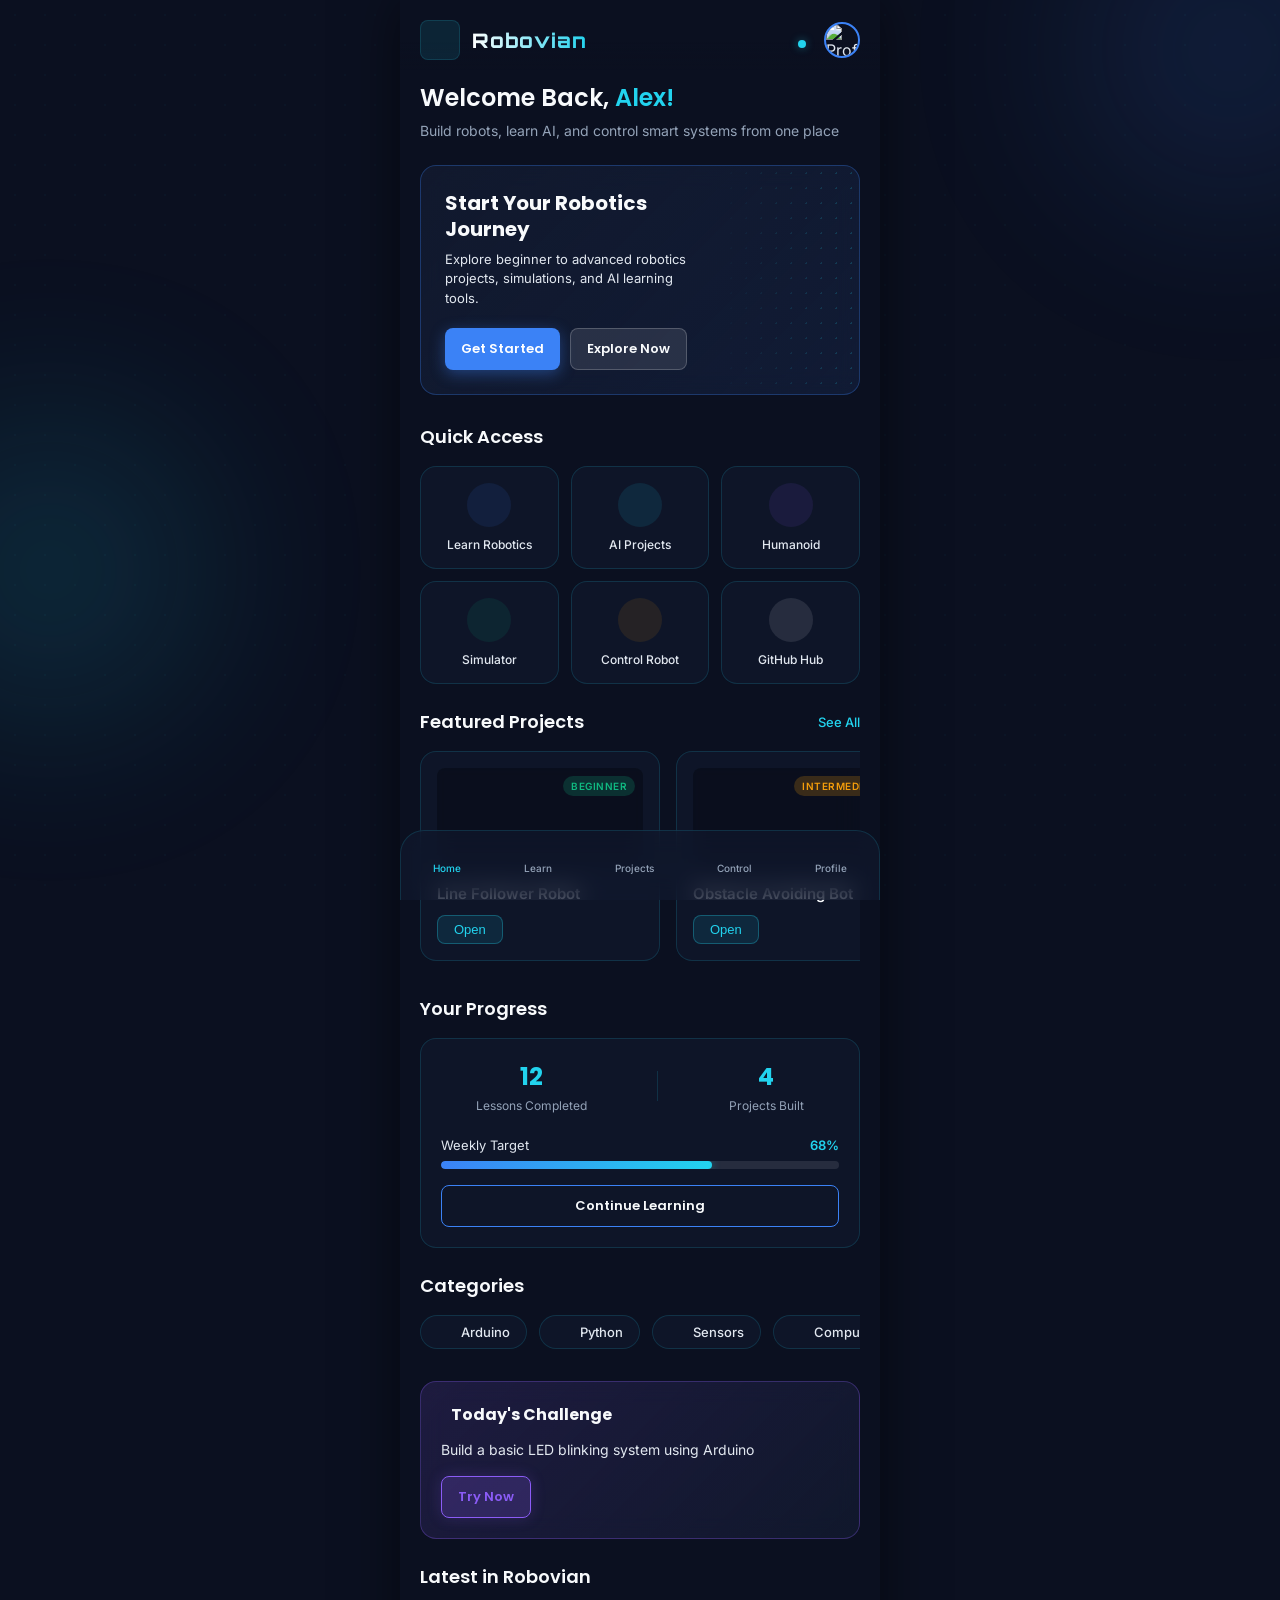
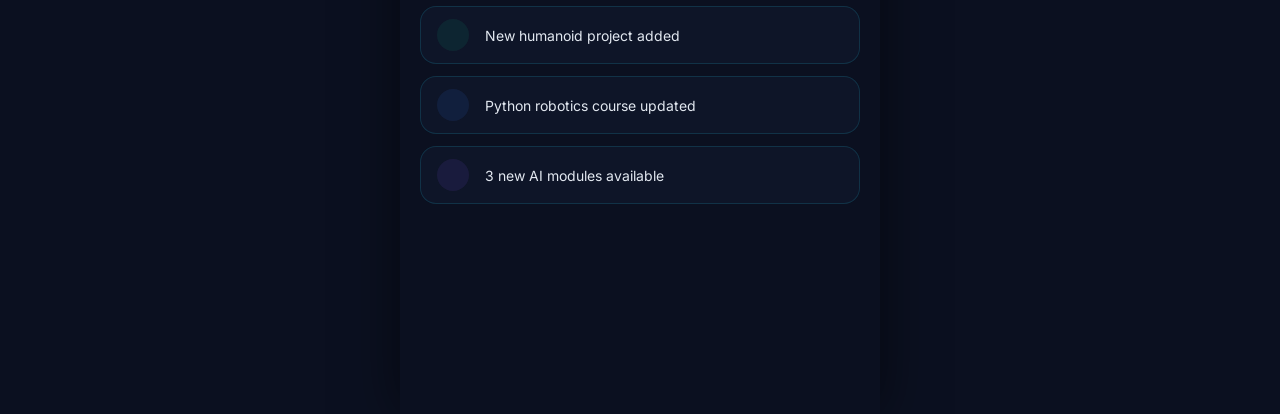
==== home.html @ fb7fc77c "Initial commit for Robovian login and home pages" ====
<!DOCTYPE html>
<html lang="en">

<head>
    <meta charset="UTF-8">
    <meta name="viewport" content="width=device-width, initial-scale=1.0">
    <title>Robovian - Home</title>
    <meta name="description"
        content="Build. Learn. Control. Access robotics labs, projects, humanoid systems, and engineering resources.">
    <!-- Google Fonts: Inter, Poppins, Orbitron -->
    <link rel="preconnect" href="https://fonts.googleapis.com">
    <link rel="preconnect" href="https://fonts.gstatic.com" crossorigin>
    <link
        href="https://fonts.googleapis.com/css2?family=Inter:wght@400;500;600&family=Orbitron:wght@700;800&family=Poppins:wght@400;500;600;700&display=swap"
        rel="stylesheet">
    <link rel="stylesheet" href="home.css">
    <!-- Icons (Lucide) -->
    <script src="https://unpkg.com/lucide@latest"></script>
</head>

<body>
    <!-- Background Effects -->
    <div class="background-effects">
        <div class="glow glow-1"></div>
        <div class="glow glow-2"></div>
        <div class="circuit-pattern"></div>
    </div>

    <!-- App Container (Mobile Size for best UI) -->
    <div class="app-container">

        <!-- Top Bar -->
        <header class="top-bar">
            <div class="logo-section">
                <div class="logo-icon">
                    <i data-lucide="cpu" class="primary-icon"></i>
                </div>
                <h1 class="app-title">Robovian</h1>
            </div>
            <div class="header-actions">
                <button class="icon-btn" aria-label="Notifications">
                    <i data-lucide="bell"></i>
                    <span class="notification-dot"></span>
                </button>
                <div class="profile-avatar">
                    <img src="https://i.pravatar.cc/150?u=a042581f4e29026704d" alt="Profile">
                </div>
            </div>
        </header>

        <!-- Main Scrollable Content -->
        <main class="content-scroll">

            <!-- Welcome Section -->
            <section class="welcome-section">
                <h2 class="welcome-heading">Welcome Back, <span class="user-name">Alex!</span></h2>
                <p class="welcome-sub">Build robots, learn AI, and control smart systems from one place</p>
            </section>

            <!-- Main Hero Card -->
            <section class="hero-card glass-panel">
                <div class="hero-content">
                    <h3 class="hero-title">Start Your Robotics Journey</h3>
                    <p class="hero-text">Explore beginner to advanced robotics projects, simulations, and AI learning
                        tools.</p>
                    <div class="hero-buttons">
                        <button class="btn btn-primary">Get Started</button>
                        <button class="btn btn-secondary">Explore Now</button>
                    </div>
                </div>
                <div class="hero-image">
                    <i data-lucide="bot" class="hero-bot-icon"></i>
                </div>
                <!-- Decorative elements inside hero -->
                <div class="hero-circuit"></div>
            </section>

            <!-- Quick Access Grid -->
            <section class="section-container">
                <h3 class="section-title">Quick Access</h3>
                <div class="quick-grid">
                    <a href="#" class="grid-card glass-panel group">
                        <div class="icon-wrapper blue"><i data-lucide="book-open"></i></div>
                        <span>Learn Robotics</span>
                    </a>
                    <a href="#" class="grid-card glass-panel group">
                        <div class="icon-wrapper cyan"><i data-lucide="brain-circuit"></i></div>
                        <span>AI Projects</span>
                    </a>
                    <a href="#" class="grid-card glass-panel group">
                        <div class="icon-wrapper purple"><i data-lucide="user"></i></div>
                        <!-- Using user as humanoid proxy -->
                        <span>Humanoid</span>
                    </a>
                    <a href="#" class="grid-card glass-panel group">
                        <div class="icon-wrapper green"><i data-lucide="monitor-play"></i></div>
                        <span>Simulator</span>
                    </a>
                    <a href="#" class="grid-card glass-panel group">
                        <div class="icon-wrapper orange"><i data-lucide="joystick"></i></div>
                        <span>Control Robot</span>
                    </a>
                    <a href="#" class="grid-card glass-panel group">
                        <div class="icon-wrapper white"><i data-lucide="github"></i></div>
                        <span>GitHub Hub</span>
                    </a>
                </div>
            </section>

            <!-- Featured Projects (Horizontal Scroll) -->
            <section class="section-container">
                <div class="section-header">
                    <h3 class="section-title">Featured Projects</h3>
                    <a href="#" class="see-all">See All</a>
                </div>
                <div class="horizontal-scroll hide-scrollbar">

                    <div class="project-card glass-panel">
                        <div class="project-image">
                            <i data-lucide="car-front"></i>
                            <span class="difficulty easy">Beginner</span>
                        </div>
                        <div class="project-info">
                            <h4>Line Follower Robot</h4>
                            <button class="btn-small">Open</button>
                        </div>
                    </div>

                    <div class="project-card glass-panel">
                        <div class="project-image">
                            <i data-lucide="radar"></i>
                            <span class="difficulty intermediate">Intermediate</span>
                        </div>
                        <div class="project-info">
                            <h4>Obstacle Avoiding Bot</h4>
                            <button class="btn-small">Open</button>
                        </div>
                    </div>

                    <div class="project-card glass-panel">
                        <div class="project-image">
                            <!-- Mechanical arm proxy -->
                            <svg width="48" height="48" viewBox="0 0 24 24" fill="none" stroke="currentColor"
                                stroke-width="1.5" stroke-linecap="round" stroke-linejoin="round"
                                class="lucide lucide-git-merge">
                                <path d="m8 6 4-4 4 4" />
                                <path d="M12 2v10.3a4 4 0 0 1-1.172 2.872L4 22" />
                                <path d="m20 22-5-5" />
                            </svg>
                            <span class="difficulty advanced">Advanced</span>
                        </div>
                        <div class="project-info">
                            <h4>Humanoid Arm Control</h4>
                            <button class="btn-small">Open</button>
                        </div>
                    </div>

                </div>
            </section>

            <!-- Progress Section -->
            <section class="section-container">
                <h3 class="section-title">Your Progress</h3>
                <div class="progress-card glass-panel">
                    <div class="progress-stats">
                        <div class="stat-item">
                            <span class="stat-value">12</span>
                            <span class="stat-label">Lessons Completed</span>
                        </div>
                        <div class="divider"></div>
                        <div class="stat-item">
                            <span class="stat-value">4</span>
                            <span class="stat-label">Projects Built</span>
                        </div>
                    </div>

                    <div class="progress-bar-container">
                        <div class="progress-header">
                            <span>Weekly Target</span>
                            <span class="target-value">68%</span>
                        </div>
                        <div class="progress-track">
                            <div class="progress-fill" style="width: 68%;"></div>
                        </div>
                    </div>

                    <button class="btn btn-outline w-full mt-4">Continue Learning</button>
                </div>
            </section>

            <!-- Categories Section -->
            <section class="section-container">
                <h3 class="section-title">Categories</h3>
                <div class="categories-container hide-scrollbar">
                    <div class="category-pill glass-panel">
                        <i data-lucide="cpu" class="small-icon text-cyan"></i>
                        <span>Arduino</span>
                    </div>
                    <div class="category-pill glass-panel">
                        <i data-lucide="terminal" class="small-icon text-blue"></i>
                        <span>Python</span>
                    </div>
                    <div class="category-pill glass-panel">
                        <i data-lucide="radio" class="small-icon text-purple"></i>
                        <span>Sensors</span>
                    </div>
                    <div class="category-pill glass-panel">
                        <i data-lucide="eye" class="small-icon text-green"></i>
                        <span>Computer Vision</span>
                    </div>
                    <div class="category-pill glass-panel">
                        <i data-lucide="microchip" class="small-icon text-orange"></i>
                        <span>Embedded</span>
                    </div>
                </div>
            </section>

            <!-- Daily Challenge Card -->
            <section class="section-container">
                <div class="challenge-card glass-panel">
                    <div class="challenge-header">
                        <i data-lucide="zap" class="challenge-icon"></i>
                        <h4>Today's Challenge</h4>
                    </div>
                    <p class="challenge-text">Build a basic LED blinking system using Arduino</p>
                    <button class="btn btn-primary glow-btn">Try Now</button>
                </div>
            </section>

            <!-- Community / Update Section -->
            <section class="section-container mb-120">
                <h3 class="section-title">Latest in Robovian</h3>
                <div class="updates-list">
                    <div class="update-item glass-panel">
                        <div class="update-icon new"><i data-lucide="plus"></i></div>
                        <p class="update-text">New humanoid project added</p>
                    </div>
                    <div class="update-item glass-panel">
                        <div class="update-icon update"><i data-lucide="refresh-cw"></i></div>
                        <p class="update-text">Python robotics course updated</p>
                    </div>
                    <div class="update-item glass-panel">
                        <div class="update-icon module"><i data-lucide="layers"></i></div>
                        <p class="update-text">3 new AI modules available</p>
                    </div>
                </div>
            </section>

        </main> <!-- End Scrollable -->

        <!-- Bottom Navigation -->
        <nav class="bottom-nav glass-panel">
            <a href="#" class="nav-item active">
                <i data-lucide="home"></i>
                <span>Home</span>
            </a>
            <a href="#" class="nav-item">
                <i data-lucide="book-open"></i>
                <span>Learn</span>
            </a>
            <a href="#" class="nav-item">
                <i data-lucide="folder-grid"></i>
                <span>Projects</span>
            </a>
            <a href="#" class="nav-item">
                <i data-lucide="gamepad-2"></i>
                <span>Control</span>
            </a>
            <a href="#" class="nav-item">
                <i data-lucide="user"></i>
                <span>Profile</span>
            </a>
        </nav>

    </div>

    <!-- Initialize Lucide Icons -->
    <script>
        lucide.createIcons();
    </script>
    <script src="home.js"></script>
</body>

</html>
---- home.css ----
:root {
    /* Option 1: Futuristic Dark Theme */
    --bg-dark: #0B1020;
    --card-bg: #121A2F;
    --card-border: rgba(34, 211, 238, 0.15);

    --primary-blue: #3B82F6;
    --primary-blue-glow: rgba(59, 130, 246, 0.4);

    --cyan: #22D3EE;
    --cyan-glow: rgba(34, 211, 238, 0.4);

    --purple: #8B5CF6;
    --green: #10B981;
    --orange: #F59E0B;

    --text-pure: #F8FAFC;
    --text-main: #E2E8F0;
    --text-muted: #94A3B8;

    /* Variables */
    --transition: all 0.3s cubic-bezier(0.25, 0.8, 0.25, 1);
    --radius-xl: 24px;
    --radius-lg: 16px;
    --radius-md: 12px;
    --radius-sm: 8px;

    --nav-height: 70px;
    --spacing-md: 20px;
}

* {
    margin: 0;
    padding: 0;
    box-sizing: border-box;
    -webkit-tap-highlight-color: transparent;
}

body {
    font-family: 'Inter', -apple-system, BlinkMacSystemFont, sans-serif;
    background-color: var(--bg-dark);
    color: var(--text-main);
    min-height: 100vh;
    overflow-x: hidden;
    -webkit-font-smoothing: antialiased;
}

/* Background Effects */
.background-effects {
    position: fixed;
    top: 0;
    left: 0;
    width: 100%;
    height: 100%;
    z-index: -1;
    overflow: hidden;
    pointer-events: none;
}

.glow {
    position: absolute;
    width: 300px;
    height: 300px;
    border-radius: 50%;
    filter: blur(100px);
    opacity: 0.15;
}

.glow-1 {
    top: -100px;
    right: -100px;
    background: var(--primary-blue);
}

.glow-2 {
    bottom: 20%;
    left: -100px;
    background: var(--cyan);
}

.circuit-pattern {
    position: absolute;
    inset: 0;
    background-image: radial-gradient(var(--card-border) 1px, transparent 1px);
    background-size: 30px 30px;
    opacity: 0.2;
}

/* Mobile App Container Layout */
.app-container {
    width: 100%;
    max-width: 480px;
    /* Mobile optimal width */
    margin: 0 auto;
    min-height: 100vh;
    position: relative;
    display: flex;
    flex-direction: column;
    box-shadow: 0 0 50px rgba(0, 0, 0, 0.5);
    background-color: var(--bg-dark);
}

.content-scroll {
    flex: 1;
    overflow-y: auto;
    padding-bottom: calc(var(--nav-height) + 20px);
    scrollbar-width: none;
    /* Firefox */
}

.content-scroll::-webkit-scrollbar {
    display: none;
    /* Chrome, Safari */
}

/* Utilities */
.glass-panel {
    background: rgba(18, 26, 47, 0.6);
    backdrop-filter: blur(12px);
    -webkit-backdrop-filter: blur(12px);
    border: 1px solid var(--card-border);
    border-radius: var(--radius-lg);
}

.section-container {
    padding: 0 var(--spacing-md);
    margin-bottom: 24px;
}

.section-title {
    font-family: 'Poppins', sans-serif;
    font-size: 18px;
    font-weight: 600;
    color: var(--text-pure);
    margin-bottom: 16px;
    display: flex;
    justify-content: space-between;
    align-items: center;
}

.hide-scrollbar {
    scrollbar-width: none;
}

.hide-scrollbar::-webkit-scrollbar {
    display: none;
}

.mb-120 {
    margin-bottom: 120px;
}

/* Typography Colors */
.text-cyan {
    color: var(--cyan);
}

.text-blue {
    color: var(--primary-blue);
}

.text-purple {
    color: var(--purple);
}

.text-green {
    color: var(--green);
}

.text-orange {
    color: var(--orange);
}

/* Top Bar */
.top-bar {
    display: flex;
    justify-content: space-between;
    align-items: center;
    padding: 20px var(--spacing-md) 10px;
    position: sticky;
    top: 0;
    z-index: 100;
    background: linear-gradient(to bottom, var(--bg-dark) 60%, transparent);
}

.logo-section {
    display: flex;
    align-items: center;
    gap: 12px;
}

.logo-icon {
    width: 40px;
    height: 40px;
    border-radius: var(--radius-sm);
    background: rgba(34, 211, 238, 0.1);
    border: 1px solid var(--card-border);
    display: flex;
    align-items: center;
    justify-content: center;
    color: var(--cyan);
}

.app-title {
    font-family: 'Orbitron', sans-serif;
    font-size: 20px;
    font-weight: 800;
    color: var(--text-pure);
    letter-spacing: 1px;
    background: linear-gradient(90deg, #fff, var(--cyan));
    -webkit-background-clip: text;
    -webkit-text-fill-color: transparent;
}

.header-actions {
    display: flex;
    align-items: center;
    gap: 16px;
}

.icon-btn {
    background: none;
    border: none;
    color: var(--text-pure);
    position: relative;
    cursor: pointer;
    display: flex;
    align-items: center;
    justify-content: center;
}

.notification-dot {
    position: absolute;
    top: 0;
    right: 2px;
    width: 8px;
    height: 8px;
    background-color: var(--cyan);
    border-radius: 50%;
    box-shadow: 0 0 8px var(--cyan-glow);
}

.profile-avatar {
    width: 36px;
    height: 36px;
    border-radius: 50%;
    overflow: hidden;
    border: 2px solid var(--primary-blue);
}

.profile-avatar img {
    width: 100%;
    height: 100%;
    object-fit: cover;
}

/* Welcome Section */
.welcome-section {
    padding: 10px var(--spacing-md) 24px;
}

.welcome-heading {
    font-family: 'Poppins', sans-serif;
    font-size: 24px;
    font-weight: 600;
    color: var(--text-pure);
    margin-bottom: 6px;
}

.user-name {
    color: var(--cyan);
}

.welcome-sub {
    font-size: 14px;
    color: var(--text-muted);
    line-height: 1.4;
}

/* Hero Card */
.hero-card {
    margin: 0 var(--spacing-md) 28px;
    padding: 24px;
    display: flex;
    position: relative;
    overflow: hidden;
    background: linear-gradient(135deg, rgba(18, 26, 47, 0.9) 0%, rgba(26, 44, 84, 0.4) 100%);
    border: 1px solid rgba(59, 130, 246, 0.3);
}

.hero-content {
    position: relative;
    z-index: 2;
    flex: 1;
    max-width: 65%;
}

.hero-title {
    font-family: 'Poppins', sans-serif;
    font-size: 20px;
    font-weight: 700;
    color: var(--text-pure);
    margin-bottom: 8px;
    line-height: 1.3;
}

.hero-text {
    font-size: 13px;
    color: var(--text-main);
    margin-bottom: 20px;
    line-height: 1.5;
}

.hero-buttons {
    display: flex;
    flex-direction: column;
    gap: 10px;
}

@media (min-width: 380px) {
    .hero-buttons {
        flex-direction: row;
    }
}

.btn {
    padding: 10px 16px;
    border-radius: var(--radius-sm);
    font-family: 'Poppins', sans-serif;
    font-size: 13px;
    font-weight: 600;
    cursor: pointer;
    transition: var(--transition);
    text-align: center;
    border: none;
}

.btn-primary {
    background: var(--primary-blue);
    color: #fff;
    box-shadow: 0 4px 15px var(--primary-blue-glow);
}

.btn-secondary {
    background: rgba(255, 255, 255, 0.1);
    color: var(--text-pure);
    border: 1px solid rgba(255, 255, 255, 0.2);
}

.hero-image {
    position: absolute;
    right: -20px;
    bottom: -10px;
    width: 140px;
    height: 140px;
    display: flex;
    align-items: center;
    justify-content: center;
    opacity: 0.8;
}

.hero-bot-icon {
    width: 120px;
    height: 120px;
    color: rgba(34, 211, 238, 0.2);
    filter: drop-shadow(0 0 20px var(--cyan-glow));
}

.hero-circuit {
    position: absolute;
    top: 0;
    right: 0;
    width: 150px;
    height: 100%;
    background-image: radial-gradient(var(--cyan) 1px, transparent 1px);
    background-size: 15px 15px;
    opacity: 0.2;
    mask-image: linear-gradient(to left, black, transparent);
    -webkit-mask-image: linear-gradient(to left, black, transparent);
}

/* Quick Access Grid */
.quick-grid {
    display: grid;
    grid-template-columns: repeat(3, 1fr);
    gap: 12px;
}

.grid-card {
    display: flex;
    flex-direction: column;
    align-items: center;
    justify-content: center;
    gap: 10px;
    padding: 16px 8px;
    text-decoration: none;
    transition: var(--transition);
}

.grid-card:hover {
    background: rgba(34, 211, 238, 0.05);
    border-color: rgba(34, 211, 238, 0.3);
    transform: translateY(-2px);
}

.icon-wrapper {
    width: 44px;
    height: 44px;
    border-radius: 50%;
    display: flex;
    align-items: center;
    justify-content: center;
    background: rgba(255, 255, 255, 0.05);
}

.icon-wrapper.blue {
    color: var(--primary-blue);
    background: rgba(59, 130, 246, 0.1);
}

.icon-wrapper.cyan {
    color: var(--cyan);
    background: rgba(34, 211, 238, 0.1);
}

.icon-wrapper.purple {
    color: var(--purple);
    background: rgba(139, 92, 246, 0.1);
}

.icon-wrapper.green {
    color: var(--green);
    background: rgba(16, 185, 129, 0.1);
}

.icon-wrapper.orange {
    color: var(--orange);
    background: rgba(245, 158, 11, 0.1);
}

.icon-wrapper.white {
    color: var(--text-pure);
    background: rgba(255, 255, 255, 0.1);
}

.grid-card span {
    font-size: 12px;
    font-weight: 500;
    color: var(--text-main);
    text-align: center;
}

/* Featured Projects Carousel */
.section-header {
    display: flex;
    justify-content: space-between;
    align-items: center;
    margin-bottom: 16px;
}

.section-header .section-title {
    margin-bottom: 0;
}

.see-all {
    font-size: 13px;
    color: var(--cyan);
    text-decoration: none;
    font-weight: 500;
}

.horizontal-scroll {
    display: flex;
    gap: 16px;
    overflow-x: auto;
    padding-bottom: 10px;
    scroll-snap-type: x mandatory;
    scroll-padding: 0 var(--spacing-md);
}

.project-card {
    min-width: 240px;
    scroll-snap-align: start;
    padding: 16px;
    display: flex;
    flex-direction: column;
    gap: 16px;
}

.project-image {
    height: 100px;
    background: rgba(0, 0, 0, 0.3);
    border-radius: var(--radius-sm);
    display: flex;
    align-items: center;
    justify-content: center;
    position: relative;
    overflow: hidden;
}

.project-image>svg {
    width: 48px;
    height: 48px;
    color: rgba(255, 255, 255, 0.2);
}

.difficulty {
    position: absolute;
    top: 8px;
    right: 8px;
    padding: 4px 8px;
    border-radius: 12px;
    font-size: 10px;
    font-weight: 600;
    text-transform: uppercase;
    letter-spacing: 0.5px;
}

.difficulty.easy {
    background: rgba(16, 185, 129, 0.2);
    color: var(--green);
}

.difficulty.intermediate {
    background: rgba(245, 158, 11, 0.2);
    color: var(--orange);
}

.difficulty.advanced {
    background: rgba(239, 68, 68, 0.2);
    color: #EF4444;
}

.project-info h4 {
    font-size: 15px;
    font-weight: 600;
    color: var(--text-pure);
    margin-bottom: 12px;
}

.btn-small {
    background: rgba(34, 211, 238, 0.1);
    color: var(--cyan);
    border: 1px solid rgba(34, 211, 238, 0.3);
    padding: 6px 16px;
    border-radius: var(--radius-sm);
    font-size: 13px;
    font-weight: 500;
    cursor: pointer;
    transition: var(--transition);
}

.btn-small:hover {
    background: var(--cyan);
    color: var(--bg-dark);
}

/* Progress Section */
.progress-card {
    padding: 20px;
}

.progress-stats {
    display: flex;
    justify-content: space-around;
    align-items: center;
    margin-bottom: 24px;
}

.stat-item {
    display: flex;
    flex-direction: column;
    align-items: center;
    gap: 4px;
}

.stat-value {
    font-size: 24px;
    font-family: 'Poppins', sans-serif;
    font-weight: 700;
    color: var(--cyan);
}

.stat-label {
    font-size: 12px;
    color: var(--text-muted);
}

.divider {
    width: 1px;
    height: 30px;
    background: var(--card-border);
}

.progress-header {
    display: flex;
    justify-content: space-between;
    font-size: 13px;
    margin-bottom: 8px;
}

.target-value {
    color: var(--cyan);
    font-weight: 600;
}

.progress-track {
    height: 8px;
    background: rgba(255, 255, 255, 0.1);
    border-radius: 4px;
    overflow: hidden;
}

.progress-fill {
    height: 100%;
    background: linear-gradient(90deg, var(--primary-blue), var(--cyan));
    border-radius: 4px;
    position: relative;
    box-shadow: 0 0 10px var(--cyan-glow);
}

.btn-outline {
    background: transparent;
    border: 1px solid var(--primary-blue);
    color: var(--text-pure);
}

.w-full {
    width: 100%;
}

.mt-4 {
    margin-top: 16px;
}

/* Categories Section */
.categories-container {
    display: flex;
    flex-wrap: nowrap;
    gap: 12px;
    overflow-x: auto;
    padding-bottom: 8px;
}

.category-pill {
    display: flex;
    align-items: center;
    gap: 8px;
    padding: 8px 16px;
    border-radius: 20px;
    white-space: nowrap;
    font-size: 13px;
    font-weight: 500;
    cursor: pointer;
}

.small-icon {
    width: 16px;
    height: 16px;
}

/* Challenge Section */
.challenge-card {
    padding: 20px;
    background: linear-gradient(135deg, rgba(139, 92, 246, 0.15) 0%, rgba(18, 26, 47, 0.8) 100%);
    border-color: rgba(139, 92, 246, 0.3);
}

.challenge-header {
    display: flex;
    align-items: center;
    gap: 10px;
    margin-bottom: 12px;
}

.challenge-icon {
    color: var(--orange);
    fill: rgba(245, 158, 11, 0.2);
}

.challenge-header h4 {
    font-size: 16px;
    font-family: 'Poppins', sans-serif;
    color: var(--text-pure);
}

.challenge-text {
    font-size: 14px;
    color: var(--text-main);
    margin-bottom: 16px;
    line-height: 1.5;
}

.glow-btn {
    background: rgba(139, 92, 246, 0.2);
    color: var(--purple);
    border: 1px solid var(--purple);
    box-shadow: 0 0 15px rgba(139, 92, 246, 0.2);
}

/* Update Section */
.updates-list {
    display: flex;
    flex-direction: column;
    gap: 12px;
}

.update-item {
    display: flex;
    align-items: center;
    gap: 16px;
    padding: 12px 16px;
}

.update-icon {
    width: 32px;
    height: 32px;
    border-radius: 50%;
    display: flex;
    align-items: center;
    justify-content: center;
}

.update-icon svg {
    width: 16px;
    height: 16px;
}

.update-icon.new {
    background: rgba(16, 185, 129, 0.1);
    color: var(--green);
}

.update-icon.update {
    background: rgba(59, 130, 246, 0.1);
    color: var(--primary-blue);
}

.update-icon.module {
    background: rgba(139, 92, 246, 0.1);
    color: var(--purple);
}

.update-text {
    font-size: 14px;
    color: var(--text-main);
}

/* Bottom Navigation */
.bottom-nav {
    position: fixed;
    bottom: 0;
    left: 50%;
    transform: translateX(-50%);
    width: 100%;
    max-width: 480px;
    height: var(--nav-height);
    display: flex;
    justify-content: space-around;
    align-items: center;
    border-radius: var(--radius-xl) var(--radius-xl) 0 0;
    border-bottom: none;
    z-index: 100;
    padding-bottom: env(safe-area-inset-bottom);
}

.nav-item {
    display: flex;
    flex-direction: column;
    align-items: center;
    gap: 4px;
    text-decoration: none;
    color: var(--text-muted);
    transition: var(--transition);
    padding: 8px 12px;
}

.nav-item svg {
    width: 24px;
    height: 24px;
    transition: var(--transition);
}

.nav-item span {
    font-size: 10px;
    font-weight: 500;
}

.nav-item.active {
    color: var(--cyan);
}

.nav-item.active svg {
    filter: drop-shadow(0 0 8px var(--cyan-glow));
    transform: translateY(-2px);
}
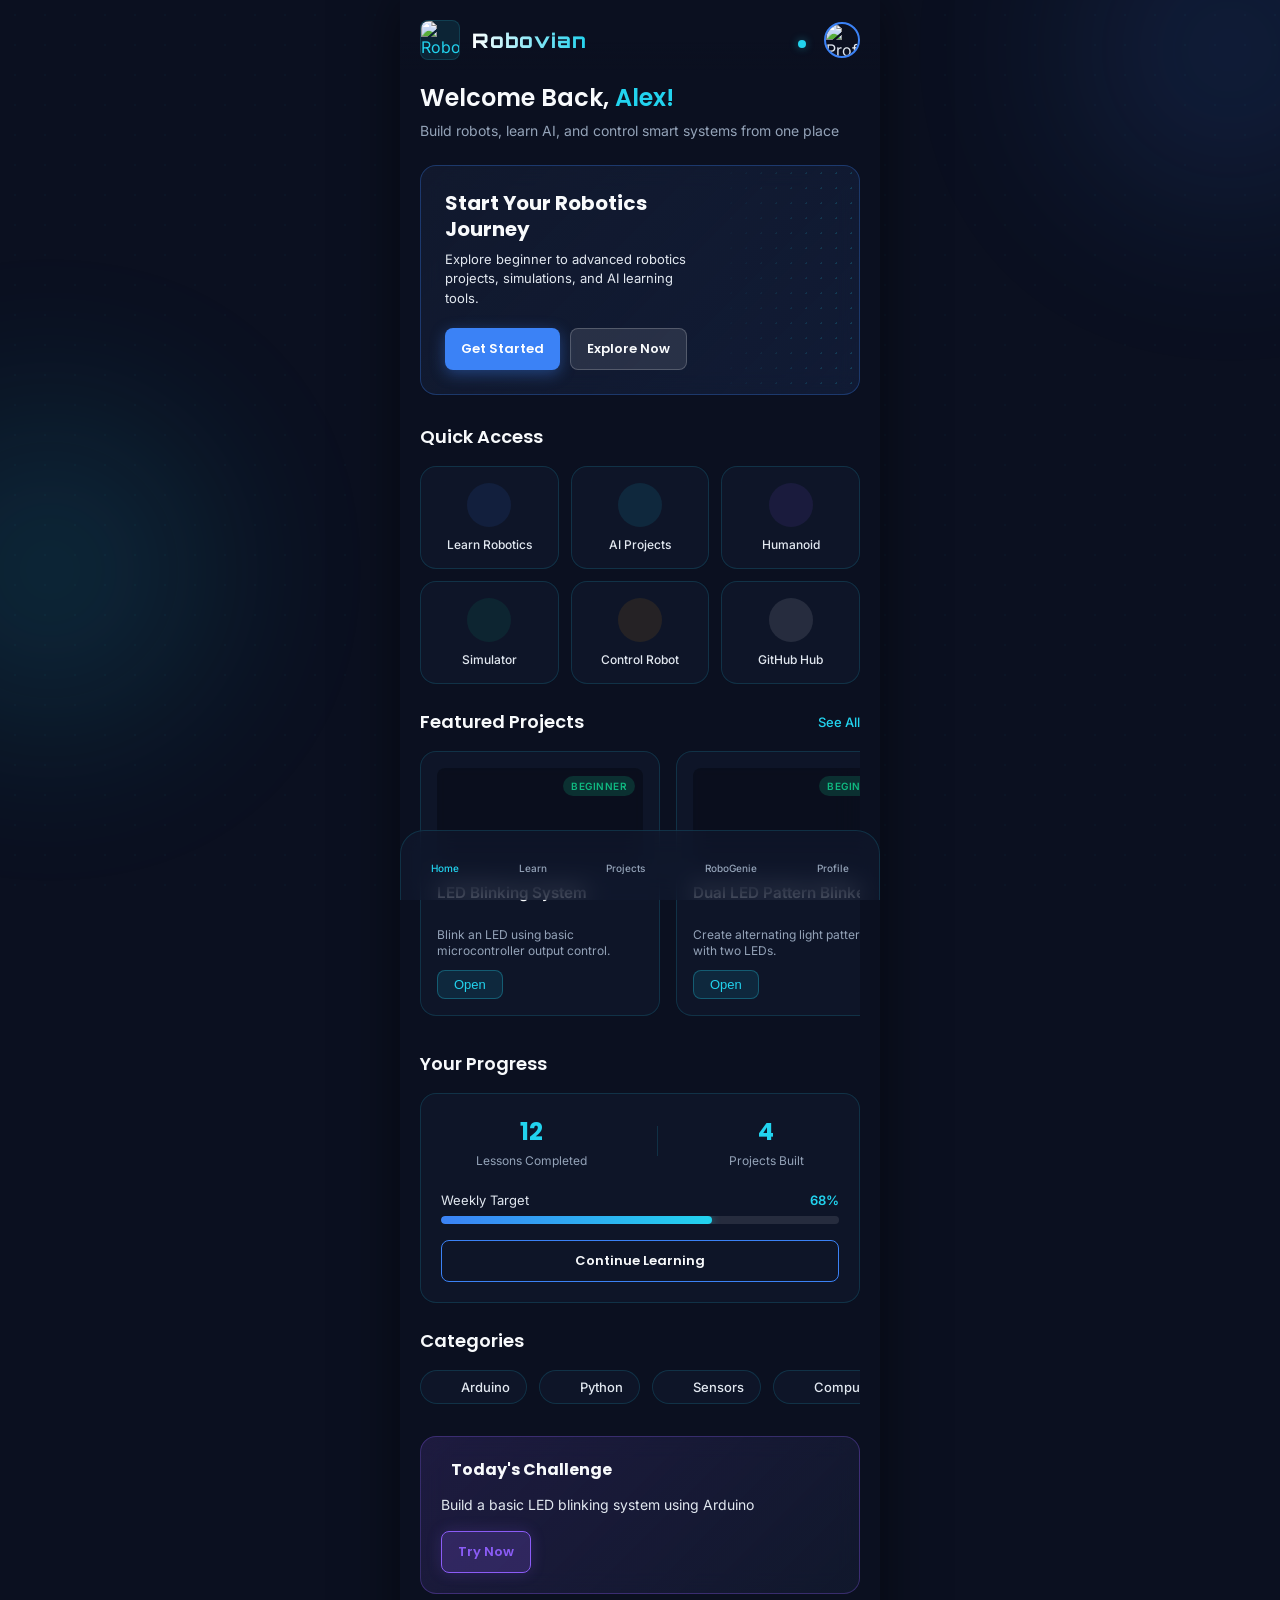
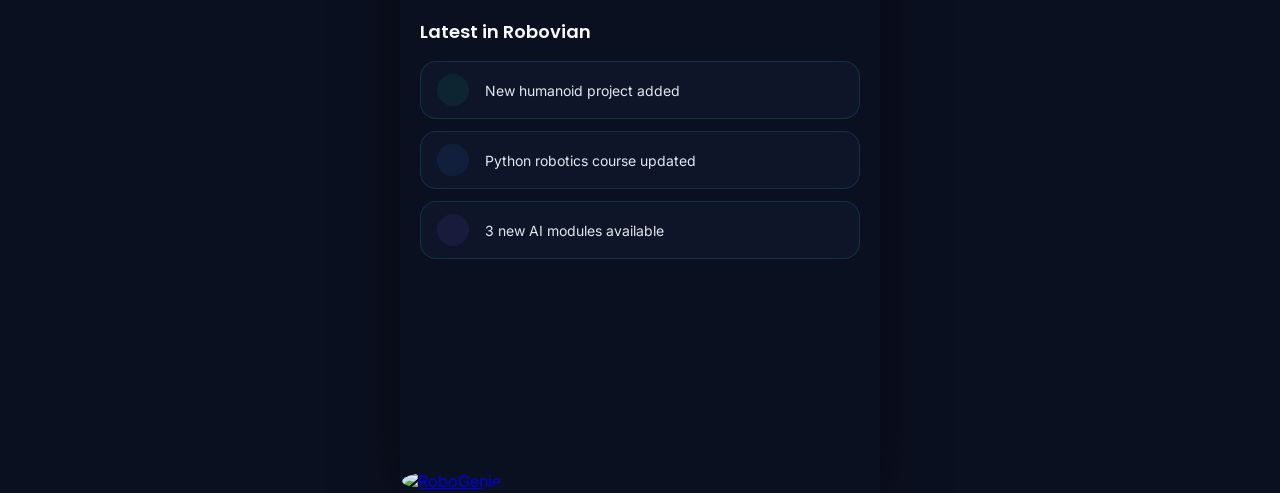
==== commit b799212c: "Add 500 featured projects" ====
--- a/home.html
+++ b/home.html
@@ -33,7 +33,8 @@
         <header class="top-bar">
             <div class="logo-section">
                 <div class="logo-icon">
-                    <i data-lucide="cpu" class="primary-icon"></i>
+                    <img src="assets/robovian_logo.png" alt="Robovian"
+                        style="width: 100%; height: 100%; border-radius: var(--radius-sm);">
                 </div>
                 <h1 class="app-title">Robovian</h1>
             </div>
@@ -114,48 +115,5497 @@
                     <a href="#" class="see-all">See All</a>
                 </div>
                 <div class="horizontal-scroll hide-scrollbar">
+                    <div class="project-card glass-panel">
+                        <div class="project-image">
+                            <i data-lucide="lightbulb"></i>
+                            <span class="difficulty easy">Beginner</span>
+                        </div>
+                        <div class="project-info">
+                            <h4 style="font-size: 0.95rem; line-height: 1.2; margin-bottom: 6px; display: -webkit-box; -webkit-line-clamp: 2; -webkit-box-orient: vertical; overflow: hidden; height: 2.4em;">LED Blinking System</h4>
+                            <p class="project-desc" style="font-size: 0.75rem; color: var(--text-muted); margin-bottom: 10px; display: -webkit-box; -webkit-line-clamp: 2; -webkit-box-orient: vertical; overflow: hidden; height: 2.8em; line-height: 1.4;">Blink an LED using basic microcontroller output control.</p>
+                            <button class="btn-small">Open</button>
+                        </div>
+                    </div>
+                    <div class="project-card glass-panel">
+                        <div class="project-image">
+                            <i data-lucide="lightbulb"></i>
+                            <span class="difficulty easy">Beginner</span>
+                        </div>
+                        <div class="project-info">
+                            <h4 style="font-size: 0.95rem; line-height: 1.2; margin-bottom: 6px; display: -webkit-box; -webkit-line-clamp: 2; -webkit-box-orient: vertical; overflow: hidden; height: 2.4em;">Dual LED Pattern Blinker</h4>
+                            <p class="project-desc" style="font-size: 0.75rem; color: var(--text-muted); margin-bottom: 10px; display: -webkit-box; -webkit-line-clamp: 2; -webkit-box-orient: vertical; overflow: hidden; height: 2.8em; line-height: 1.4;">Create alternating light patterns with two LEDs.</p>
+                            <button class="btn-small">Open</button>
+                        </div>
+                    </div>
+                    <div class="project-card glass-panel">
+                        <div class="project-image">
+                            <i data-lucide="lightbulb"></i>
+                            <span class="difficulty easy">Beginner</span>
+                        </div>
+                        <div class="project-info">
+                            <h4 style="font-size: 0.95rem; line-height: 1.2; margin-bottom: 6px; display: -webkit-box; -webkit-line-clamp: 2; -webkit-box-orient: vertical; overflow: hidden; height: 2.4em;">RGB LED Color Mixer</h4>
+                            <p class="project-desc" style="font-size: 0.75rem; color: var(--text-muted); margin-bottom: 10px; display: -webkit-box; -webkit-line-clamp: 2; -webkit-box-orient: vertical; overflow: hidden; height: 2.8em; line-height: 1.4;">Mix red, green, and blue to create custom colors.</p>
+                            <button class="btn-small">Open</button>
+                        </div>
+                    </div>
+                    <div class="project-card glass-panel">
+                        <div class="project-image">
+                            <i data-lucide="lightbulb"></i>
+                            <span class="difficulty easy">Beginner</span>
+                        </div>
+                        <div class="project-info">
+                            <h4 style="font-size: 0.95rem; line-height: 1.2; margin-bottom: 6px; display: -webkit-box; -webkit-line-clamp: 2; -webkit-box-orient: vertical; overflow: hidden; height: 2.4em;">Push Button LED Control</h4>
+                            <p class="project-desc" style="font-size: 0.75rem; color: var(--text-muted); margin-bottom: 10px; display: -webkit-box; -webkit-line-clamp: 2; -webkit-box-orient: vertical; overflow: hidden; height: 2.8em; line-height: 1.4;">Turn an LED on and off using a button.</p>
+                            <button class="btn-small">Open</button>
+                        </div>
+                    </div>
+                    <div class="project-card glass-panel">
+                        <div class="project-image">
+                            <i data-lucide="lightbulb"></i>
+                            <span class="difficulty easy">Beginner</span>
+                        </div>
+                        <div class="project-info">
+                            <h4 style="font-size: 0.95rem; line-height: 1.2; margin-bottom: 6px; display: -webkit-box; -webkit-line-clamp: 2; -webkit-box-orient: vertical; overflow: hidden; height: 2.4em;">Traffic Light Simulator</h4>
+                            <p class="project-desc" style="font-size: 0.75rem; color: var(--text-muted); margin-bottom: 10px; display: -webkit-box; -webkit-line-clamp: 2; -webkit-box-orient: vertical; overflow: hidden; height: 2.8em; line-height: 1.4;">Build a simple traffic light timing system.</p>
+                            <button class="btn-small">Open</button>
+                        </div>
+                    </div>
+                    <div class="project-card glass-panel">
+                        <div class="project-image">
+                            <i data-lucide="cpu"></i>
+                            <span class="difficulty easy">Beginner</span>
+                        </div>
+                        <div class="project-info">
+                            <h4 style="font-size: 0.95rem; line-height: 1.2; margin-bottom: 6px; display: -webkit-box; -webkit-line-clamp: 2; -webkit-box-orient: vertical; overflow: hidden; height: 2.4em;">Buzzer Alert System</h4>
+                            <p class="project-desc" style="font-size: 0.75rem; color: var(--text-muted); margin-bottom: 10px; display: -webkit-box; -webkit-line-clamp: 2; -webkit-box-orient: vertical; overflow: hidden; height: 2.8em; line-height: 1.4;">Trigger sound alerts using a buzzer module.</p>
+                            <button class="btn-small">Open</button>
+                        </div>
+                    </div>
+                    <div class="project-card glass-panel">
+                        <div class="project-image">
+                            <i data-lucide="lightbulb"></i>
+                            <span class="difficulty easy">Beginner</span>
+                        </div>
+                        <div class="project-info">
+                            <h4 style="font-size: 0.95rem; line-height: 1.2; margin-bottom: 6px; display: -webkit-box; -webkit-line-clamp: 2; -webkit-box-orient: vertical; overflow: hidden; height: 2.4em;">Light Dependent Lamp</h4>
+                            <p class="project-desc" style="font-size: 0.75rem; color: var(--text-muted); margin-bottom: 10px; display: -webkit-box; -webkit-line-clamp: 2; -webkit-box-orient: vertical; overflow: hidden; height: 2.8em; line-height: 1.4;">Automatically switch lights based on room brightness.</p>
+                            <button class="btn-small">Open</button>
+                        </div>
+                    </div>
+                    <div class="project-card glass-panel">
+                        <div class="project-image">
+                            <i data-lucide="wifi"></i>
+                            <span class="difficulty easy">Beginner</span>
+                        </div>
+                        <div class="project-info">
+                            <h4 style="font-size: 0.95rem; line-height: 1.2; margin-bottom: 6px; display: -webkit-box; -webkit-line-clamp: 2; -webkit-box-orient: vertical; overflow: hidden; height: 2.4em;">Temperature Monitor</h4>
+                            <p class="project-desc" style="font-size: 0.75rem; color: var(--text-muted); margin-bottom: 10px; display: -webkit-box; -webkit-line-clamp: 2; -webkit-box-orient: vertical; overflow: hidden; height: 2.8em; line-height: 1.4;">Read temperature values and display basic output.</p>
+                            <button class="btn-small">Open</button>
+                        </div>
+                    </div>
+                    <div class="project-card glass-panel">
+                        <div class="project-image">
+                            <i data-lucide="cpu"></i>
+                            <span class="difficulty easy">Beginner</span>
+                        </div>
+                        <div class="project-info">
+                            <h4 style="font-size: 0.95rem; line-height: 1.2; margin-bottom: 6px; display: -webkit-box; -webkit-line-clamp: 2; -webkit-box-orient: vertical; overflow: hidden; height: 2.4em;">Digital Thermometer</h4>
+                            <p class="project-desc" style="font-size: 0.75rem; color: var(--text-muted); margin-bottom: 10px; display: -webkit-box; -webkit-line-clamp: 2; -webkit-box-orient: vertical; overflow: hidden; height: 2.8em; line-height: 1.4;">Show live temperature data on a screen.</p>
+                            <button class="btn-small">Open</button>
+                        </div>
+                    </div>
+                    <div class="project-card glass-panel">
+                        <div class="project-image">
+                            <i data-lucide="cpu"></i>
+                            <span class="difficulty easy">Beginner</span>
+                        </div>
+                        <div class="project-info">
+                            <h4 style="font-size: 0.95rem; line-height: 1.2; margin-bottom: 6px; display: -webkit-box; -webkit-line-clamp: 2; -webkit-box-orient: vertical; overflow: hidden; height: 2.4em;">Ultrasonic Distance Meter</h4>
+                            <p class="project-desc" style="font-size: 0.75rem; color: var(--text-muted); margin-bottom: 10px; display: -webkit-box; -webkit-line-clamp: 2; -webkit-box-orient: vertical; overflow: hidden; height: 2.8em; line-height: 1.4;">Measure object distance using ultrasonic sensing.</p>
+                            <button class="btn-small">Open</button>
+                        </div>
+                    </div>
+                    <div class="project-card glass-panel">
+                        <div class="project-image">
+                            <i data-lucide="eye"></i>
+                            <span class="difficulty easy">Beginner</span>
+                        </div>
+                        <div class="project-info">
+                            <h4 style="font-size: 0.95rem; line-height: 1.2; margin-bottom: 6px; display: -webkit-box; -webkit-line-clamp: 2; -webkit-box-orient: vertical; overflow: hidden; height: 2.4em;">IR Object Detector</h4>
+                            <p class="project-desc" style="font-size: 0.75rem; color: var(--text-muted); margin-bottom: 10px; display: -webkit-box; -webkit-line-clamp: 2; -webkit-box-orient: vertical; overflow: hidden; height: 2.8em; line-height: 1.4;">Detect nearby objects using IR sensing.</p>
+                            <button class="btn-small">Open</button>
+                        </div>
+                    </div>
+                    <div class="project-card glass-panel">
+                        <div class="project-image">
+                            <i data-lucide="git-merge"></i>
+                            <span class="difficulty easy">Beginner</span>
+                        </div>
+                        <div class="project-info">
+                            <h4 style="font-size: 0.95rem; line-height: 1.2; margin-bottom: 6px; display: -webkit-box; -webkit-line-clamp: 2; -webkit-box-orient: vertical; overflow: hidden; height: 2.4em;">Motion Detection Alarm</h4>
+                            <p class="project-desc" style="font-size: 0.75rem; color: var(--text-muted); margin-bottom: 10px; display: -webkit-box; -webkit-line-clamp: 2; -webkit-box-orient: vertical; overflow: hidden; height: 2.8em; line-height: 1.4;">Trigger alerts when motion is detected nearby.</p>
+                            <button class="btn-small">Open</button>
+                        </div>
+                    </div>
+                    <div class="project-card glass-panel">
+                        <div class="project-image">
+                            <i data-lucide="lightbulb"></i>
+                            <span class="difficulty easy">Beginner</span>
+                        </div>
+                        <div class="project-info">
+                            <h4 style="font-size: 0.95rem; line-height: 1.2; margin-bottom: 6px; display: -webkit-box; -webkit-line-clamp: 2; -webkit-box-orient: vertical; overflow: hidden; height: 2.4em;">Touch Sensor Lamp</h4>
+                            <p class="project-desc" style="font-size: 0.75rem; color: var(--text-muted); margin-bottom: 10px; display: -webkit-box; -webkit-line-clamp: 2; -webkit-box-orient: vertical; overflow: hidden; height: 2.8em; line-height: 1.4;">Turn a light on with touch input.</p>
+                            <button class="btn-small">Open</button>
+                        </div>
+                    </div>
+                    <div class="project-card glass-panel">
+                        <div class="project-image">
+                            <i data-lucide="anchor"></i>
+                            <span class="difficulty easy">Beginner</span>
+                        </div>
+                        <div class="project-info">
+                            <h4 style="font-size: 0.95rem; line-height: 1.2; margin-bottom: 6px; display: -webkit-box; -webkit-line-clamp: 2; -webkit-box-orient: vertical; overflow: hidden; height: 2.4em;">Water Level Indicator</h4>
+                            <p class="project-desc" style="font-size: 0.75rem; color: var(--text-muted); margin-bottom: 10px; display: -webkit-box; -webkit-line-clamp: 2; -webkit-box-orient: vertical; overflow: hidden; height: 2.8em; line-height: 1.4;">Monitor liquid levels using sensor inputs.</p>
+                            <button class="btn-small">Open</button>
+                        </div>
+                    </div>
+                    <div class="project-card glass-panel">
+                        <div class="project-image">
+                            <i data-lucide="cpu"></i>
+                            <span class="difficulty easy">Beginner</span>
+                        </div>
+                        <div class="project-info">
+                            <h4 style="font-size: 0.95rem; line-height: 1.2; margin-bottom: 6px; display: -webkit-box; -webkit-line-clamp: 2; -webkit-box-orient: vertical; overflow: hidden; height: 2.4em;">Soil Moisture Tester</h4>
+                            <p class="project-desc" style="font-size: 0.75rem; color: var(--text-muted); margin-bottom: 10px; display: -webkit-box; -webkit-line-clamp: 2; -webkit-box-orient: vertical; overflow: hidden; height: 2.8em; line-height: 1.4;">Check soil dryness for smart plant care.</p>
+                            <button class="btn-small">Open</button>
+                        </div>
+                    </div>
+                    <div class="project-card glass-panel">
+                        <div class="project-image">
+                            <i data-lucide="eye"></i>
+                            <span class="difficulty easy">Beginner</span>
+                        </div>
+                        <div class="project-info">
+                            <h4 style="font-size: 0.95rem; line-height: 1.2; margin-bottom: 6px; display: -webkit-box; -webkit-line-clamp: 2; -webkit-box-orient: vertical; overflow: hidden; height: 2.4em;">Rain Detection Alert</h4>
+                            <p class="project-desc" style="font-size: 0.75rem; color: var(--text-muted); margin-bottom: 10px; display: -webkit-box; -webkit-line-clamp: 2; -webkit-box-orient: vertical; overflow: hidden; height: 2.8em; line-height: 1.4;">Detect raindrops and activate an alert.</p>
+                            <button class="btn-small">Open</button>
+                        </div>
+                    </div>
+                    <div class="project-card glass-panel">
+                        <div class="project-image">
+                            <i data-lucide="git-merge"></i>
+                            <span class="difficulty easy">Beginner</span>
+                        </div>
+                        <div class="project-info">
+                            <h4 style="font-size: 0.95rem; line-height: 1.2; margin-bottom: 6px; display: -webkit-box; -webkit-line-clamp: 2; -webkit-box-orient: vertical; overflow: hidden; height: 2.4em;">Flame Sensor Alarm</h4>
+                            <p class="project-desc" style="font-size: 0.75rem; color: var(--text-muted); margin-bottom: 10px; display: -webkit-box; -webkit-line-clamp: 2; -webkit-box-orient: vertical; overflow: hidden; height: 2.8em; line-height: 1.4;">Sense flame presence and trigger warnings.</p>
+                            <button class="btn-small">Open</button>
+                        </div>
+                    </div>
+                    <div class="project-card glass-panel">
+                        <div class="project-image">
+                            <i data-lucide="eye"></i>
+                            <span class="difficulty easy">Beginner</span>
+                        </div>
+                        <div class="project-info">
+                            <h4 style="font-size: 0.95rem; line-height: 1.2; margin-bottom: 6px; display: -webkit-box; -webkit-line-clamp: 2; -webkit-box-orient: vertical; overflow: hidden; height: 2.4em;">Gas Leak Detector</h4>
+                            <p class="project-desc" style="font-size: 0.75rem; color: var(--text-muted); margin-bottom: 10px; display: -webkit-box; -webkit-line-clamp: 2; -webkit-box-orient: vertical; overflow: hidden; height: 2.8em; line-height: 1.4;">Monitor gas presence and raise an alarm.</p>
+                            <button class="btn-small">Open</button>
+                        </div>
+                    </div>
+                    <div class="project-card glass-panel">
+                        <div class="project-image">
+                            <i data-lucide="mic"></i>
+                            <span class="difficulty easy">Beginner</span>
+                        </div>
+                        <div class="project-info">
+                            <h4 style="font-size: 0.95rem; line-height: 1.2; margin-bottom: 6px; display: -webkit-box; -webkit-line-clamp: 2; -webkit-box-orient: vertical; overflow: hidden; height: 2.4em;">Sound Level Indicator</h4>
+                            <p class="project-desc" style="font-size: 0.75rem; color: var(--text-muted); margin-bottom: 10px; display: -webkit-box; -webkit-line-clamp: 2; -webkit-box-orient: vertical; overflow: hidden; height: 2.8em; line-height: 1.4;">Detect sound intensity and respond visually.</p>
+                            <button class="btn-small">Open</button>
+                        </div>
+                    </div>
+                    <div class="project-card glass-panel">
+                        <div class="project-image">
+                            <i data-lucide="lightbulb"></i>
+                            <span class="difficulty easy">Beginner</span>
+                        </div>
+                        <div class="project-info">
+                            <h4 style="font-size: 0.95rem; line-height: 1.2; margin-bottom: 6px; display: -webkit-box; -webkit-line-clamp: 2; -webkit-box-orient: vertical; overflow: hidden; height: 2.4em;">Potentiometer LED Dimmer</h4>
+                            <p class="project-desc" style="font-size: 0.75rem; color: var(--text-muted); margin-bottom: 10px; display: -webkit-box; -webkit-line-clamp: 2; -webkit-box-orient: vertical; overflow: hidden; height: 2.8em; line-height: 1.4;">Control LED brightness using a knob.</p>
+                            <button class="btn-small">Open</button>
+                        </div>
+                    </div>
+                    <div class="project-card glass-panel">
+                        <div class="project-image">
+                            <i data-lucide="settings"></i>
+                            <span class="difficulty easy">Beginner</span>
+                        </div>
+                        <div class="project-info">
+                            <h4 style="font-size: 0.95rem; line-height: 1.2; margin-bottom: 6px; display: -webkit-box; -webkit-line-clamp: 2; -webkit-box-orient: vertical; overflow: hidden; height: 2.4em;">Servo Sweep Demo</h4>
+                            <p class="project-desc" style="font-size: 0.75rem; color: var(--text-muted); margin-bottom: 10px; display: -webkit-box; -webkit-line-clamp: 2; -webkit-box-orient: vertical; overflow: hidden; height: 2.8em; line-height: 1.4;">Move a servo motor across set angles.</p>
+                            <button class="btn-small">Open</button>
+                        </div>
+                    </div>
+                    <div class="project-card glass-panel">
+                        <div class="project-image">
+                            <i data-lucide="settings"></i>
+                            <span class="difficulty easy">Beginner</span>
+                        </div>
+                        <div class="project-info">
+                            <h4 style="font-size: 0.95rem; line-height: 1.2; margin-bottom: 6px; display: -webkit-box; -webkit-line-clamp: 2; -webkit-box-orient: vertical; overflow: hidden; height: 2.4em;">DC Motor Speed Control</h4>
+                            <p class="project-desc" style="font-size: 0.75rem; color: var(--text-muted); margin-bottom: 10px; display: -webkit-box; -webkit-line-clamp: 2; -webkit-box-orient: vertical; overflow: hidden; height: 2.8em; line-height: 1.4;">Adjust motor speed using PWM signals.</p>
+                            <button class="btn-small">Open</button>
+                        </div>
+                    </div>
+                    <div class="project-card glass-panel">
+                        <div class="project-image">
+                            <i data-lucide="cpu"></i>
+                            <span class="difficulty easy">Beginner</span>
+                        </div>
+                        <div class="project-info">
+                            <h4 style="font-size: 0.95rem; line-height: 1.2; margin-bottom: 6px; display: -webkit-box; -webkit-line-clamp: 2; -webkit-box-orient: vertical; overflow: hidden; height: 2.4em;">Fan Regulator Prototype</h4>
+                            <p class="project-desc" style="font-size: 0.75rem; color: var(--text-muted); margin-bottom: 10px; display: -webkit-box; -webkit-line-clamp: 2; -webkit-box-orient: vertical; overflow: hidden; height: 2.8em; line-height: 1.4;">Build a basic variable fan speed controller.</p>
+                            <button class="btn-small">Open</button>
+                        </div>
+                    </div>
+                    <div class="project-card glass-panel">
+                        <div class="project-image">
+                            <i data-lucide="lightbulb"></i>
+                            <span class="difficulty easy">Beginner</span>
+                        </div>
+                        <div class="project-info">
+                            <h4 style="font-size: 0.95rem; line-height: 1.2; margin-bottom: 6px; display: -webkit-box; -webkit-line-clamp: 2; -webkit-box-orient: vertical; overflow: hidden; height: 2.4em;">Automatic Night Light</h4>
+                            <p class="project-desc" style="font-size: 0.75rem; color: var(--text-muted); margin-bottom: 10px; display: -webkit-box; -webkit-line-clamp: 2; -webkit-box-orient: vertical; overflow: hidden; height: 2.8em; line-height: 1.4;">Turn on lighting automatically in darkness.</p>
+                            <button class="btn-small">Open</button>
+                        </div>
+                    </div>
+                    <div class="project-card glass-panel">
+                        <div class="project-image">
+                            <i data-lucide="cpu"></i>
+                            <span class="difficulty easy">Beginner</span>
+                        </div>
+                        <div class="project-info">
+                            <h4 style="font-size: 0.95rem; line-height: 1.2; margin-bottom: 6px; display: -webkit-box; -webkit-line-clamp: 2; -webkit-box-orient: vertical; overflow: hidden; height: 2.4em;">Clap Switch System</h4>
+                            <p class="project-desc" style="font-size: 0.75rem; color: var(--text-muted); margin-bottom: 10px; display: -webkit-box; -webkit-line-clamp: 2; -webkit-box-orient: vertical; overflow: hidden; height: 2.8em; line-height: 1.4;">Toggle output using simple sound detection.</p>
+                            <button class="btn-small">Open</button>
+                        </div>
+                    </div>
+                    <div class="project-card glass-panel">
+                        <div class="project-image">
+                            <i data-lucide="cpu"></i>
+                            <span class="difficulty easy">Beginner</span>
+                        </div>
+                        <div class="project-info">
+                            <h4 style="font-size: 0.95rem; line-height: 1.2; margin-bottom: 6px; display: -webkit-box; -webkit-line-clamp: 2; -webkit-box-orient: vertical; overflow: hidden; height: 2.4em;">Magnetic Door Alert</h4>
+                            <p class="project-desc" style="font-size: 0.75rem; color: var(--text-muted); margin-bottom: 10px; display: -webkit-box; -webkit-line-clamp: 2; -webkit-box-orient: vertical; overflow: hidden; height: 2.8em; line-height: 1.4;">Detect door opening with magnetic sensing.</p>
+                            <button class="btn-small">Open</button>
+                        </div>
+                    </div>
+                    <div class="project-card glass-panel">
+                        <div class="project-image">
+                            <i data-lucide="wifi"></i>
+                            <span class="difficulty easy">Beginner</span>
+                        </div>
+                        <div class="project-info">
+                            <h4 style="font-size: 0.95rem; line-height: 1.2; margin-bottom: 6px; display: -webkit-box; -webkit-line-clamp: 2; -webkit-box-orient: vertical; overflow: hidden; height: 2.4em;">Smart Dustbin Lid</h4>
+                            <p class="project-desc" style="font-size: 0.75rem; color: var(--text-muted); margin-bottom: 10px; display: -webkit-box; -webkit-line-clamp: 2; -webkit-box-orient: vertical; overflow: hidden; height: 2.8em; line-height: 1.4;">Open a dustbin lid when a hand approaches.</p>
+                            <button class="btn-small">Open</button>
+                        </div>
+                    </div>
+                    <div class="project-card glass-panel">
+                        <div class="project-image">
+                            <i data-lucide="lightbulb"></i>
+                            <span class="difficulty easy">Beginner</span>
+                        </div>
+                        <div class="project-info">
+                            <h4 style="font-size: 0.95rem; line-height: 1.2; margin-bottom: 6px; display: -webkit-box; -webkit-line-clamp: 2; -webkit-box-orient: vertical; overflow: hidden; height: 2.4em;">IR Remote LED Control</h4>
+                            <p class="project-desc" style="font-size: 0.75rem; color: var(--text-muted); margin-bottom: 10px; display: -webkit-box; -webkit-line-clamp: 2; -webkit-box-orient: vertical; overflow: hidden; height: 2.8em; line-height: 1.4;">Operate LEDs using a handheld remote.</p>
+                            <button class="btn-small">Open</button>
+                        </div>
+                    </div>
+                    <div class="project-card glass-panel">
+                        <div class="project-image">
+                            <i data-lucide="cpu"></i>
+                            <span class="difficulty easy">Beginner</span>
+                        </div>
+                        <div class="project-info">
+                            <h4 style="font-size: 0.95rem; line-height: 1.2; margin-bottom: 6px; display: -webkit-box; -webkit-line-clamp: 2; -webkit-box-orient: vertical; overflow: hidden; height: 2.4em;">Digital Dice Simulator</h4>
+                            <p class="project-desc" style="font-size: 0.75rem; color: var(--text-muted); margin-bottom: 10px; display: -webkit-box; -webkit-line-clamp: 2; -webkit-box-orient: vertical; overflow: hidden; height: 2.8em; line-height: 1.4;">Generate random dice results on display output.</p>
+                            <button class="btn-small">Open</button>
+                        </div>
+                    </div>
+                    <div class="project-card glass-panel">
+                        <div class="project-image">
+                            <i data-lucide="cpu"></i>
+                            <span class="difficulty easy">Beginner</span>
+                        </div>
+                        <div class="project-info">
+                            <h4 style="font-size: 0.95rem; line-height: 1.2; margin-bottom: 6px; display: -webkit-box; -webkit-line-clamp: 2; -webkit-box-orient: vertical; overflow: hidden; height: 2.4em;">Reaction Time Tester</h4>
+                            <p class="project-desc" style="font-size: 0.75rem; color: var(--text-muted); margin-bottom: 10px; display: -webkit-box; -webkit-line-clamp: 2; -webkit-box-orient: vertical; overflow: hidden; height: 2.8em; line-height: 1.4;">Measure how fast a user responds to light.</p>
+                            <button class="btn-small">Open</button>
+                        </div>
+                    </div>
+                    <div class="project-card glass-panel">
+                        <div class="project-image">
+                            <i data-lucide="cpu"></i>
+                            <span class="difficulty easy">Beginner</span>
+                        </div>
+                        <div class="project-info">
+                            <h4 style="font-size: 0.95rem; line-height: 1.2; margin-bottom: 6px; display: -webkit-box; -webkit-line-clamp: 2; -webkit-box-orient: vertical; overflow: hidden; height: 2.4em;">Seven Segment Counter</h4>
+                            <p class="project-desc" style="font-size: 0.75rem; color: var(--text-muted); margin-bottom: 10px; display: -webkit-box; -webkit-line-clamp: 2; -webkit-box-orient: vertical; overflow: hidden; height: 2.8em; line-height: 1.4;">Display counting numbers on a segment display.</p>
+                            <button class="btn-small">Open</button>
+                        </div>
+                    </div>
+                    <div class="project-card glass-panel">
+                        <div class="project-image">
+                            <i data-lucide="cpu"></i>
+                            <span class="difficulty easy">Beginner</span>
+                        </div>
+                        <div class="project-info">
+                            <h4 style="font-size: 0.95rem; line-height: 1.2; margin-bottom: 6px; display: -webkit-box; -webkit-line-clamp: 2; -webkit-box-orient: vertical; overflow: hidden; height: 2.4em;">Electronic Stopwatch</h4>
+                            <p class="project-desc" style="font-size: 0.75rem; color: var(--text-muted); margin-bottom: 10px; display: -webkit-box; -webkit-line-clamp: 2; -webkit-box-orient: vertical; overflow: hidden; height: 2.8em; line-height: 1.4;">Track time using basic input and output logic.</p>
+                            <button class="btn-small">Open</button>
+                        </div>
+                    </div>
+                    <div class="project-card glass-panel">
+                        <div class="project-image">
+                            <i data-lucide="git-merge"></i>
+                            <span class="difficulty easy">Beginner</span>
+                        </div>
+                        <div class="project-info">
+                            <h4 style="font-size: 0.95rem; line-height: 1.2; margin-bottom: 6px; display: -webkit-box; -webkit-line-clamp: 2; -webkit-box-orient: vertical; overflow: hidden; height: 2.4em;">Mini Timer Alarm</h4>
+                            <p class="project-desc" style="font-size: 0.75rem; color: var(--text-muted); margin-bottom: 10px; display: -webkit-box; -webkit-line-clamp: 2; -webkit-box-orient: vertical; overflow: hidden; height: 2.8em; line-height: 1.4;">Build a simple countdown timer with buzzer alert.</p>
+                            <button class="btn-small">Open</button>
+                        </div>
+                    </div>
+                    <div class="project-card glass-panel">
+                        <div class="project-image">
+                            <i data-lucide="cpu"></i>
+                            <span class="difficulty easy">Beginner</span>
+                        </div>
+                        <div class="project-info">
+                            <h4 style="font-size: 0.95rem; line-height: 1.2; margin-bottom: 6px; display: -webkit-box; -webkit-line-clamp: 2; -webkit-box-orient: vertical; overflow: hidden; height: 2.4em;">Password Door Lock</h4>
+                            <p class="project-desc" style="font-size: 0.75rem; color: var(--text-muted); margin-bottom: 10px; display: -webkit-box; -webkit-line-clamp: 2; -webkit-box-orient: vertical; overflow: hidden; height: 2.8em; line-height: 1.4;">Unlock a system by entering a correct code.</p>
+                            <button class="btn-small">Open</button>
+                        </div>
+                    </div>
+                    <div class="project-card glass-panel">
+                        <div class="project-image">
+                            <i data-lucide="cpu"></i>
+                            <span class="difficulty easy">Beginner</span>
+                        </div>
+                        <div class="project-info">
+                            <h4 style="font-size: 0.95rem; line-height: 1.2; margin-bottom: 6px; display: -webkit-box; -webkit-line-clamp: 2; -webkit-box-orient: vertical; overflow: hidden; height: 2.4em;">RFID Access Demo</h4>
+                            <p class="project-desc" style="font-size: 0.75rem; color: var(--text-muted); margin-bottom: 10px; display: -webkit-box; -webkit-line-clamp: 2; -webkit-box-orient: vertical; overflow: hidden; height: 2.8em; line-height: 1.4;">Open access using RFID card authentication.</p>
+                            <button class="btn-small">Open</button>
+                        </div>
+                    </div>
+                    <div class="project-card glass-panel">
+                        <div class="project-image">
+                            <i data-lucide="cpu"></i>
+                            <span class="difficulty easy">Beginner</span>
+                        </div>
+                        <div class="project-info">
+                            <h4 style="font-size: 0.95rem; line-height: 1.2; margin-bottom: 6px; display: -webkit-box; -webkit-line-clamp: 2; -webkit-box-orient: vertical; overflow: hidden; height: 2.4em;">Basic LCD Text Display</h4>
+                            <p class="project-desc" style="font-size: 0.75rem; color: var(--text-muted); margin-bottom: 10px; display: -webkit-box; -webkit-line-clamp: 2; -webkit-box-orient: vertical; overflow: hidden; height: 2.8em; line-height: 1.4;">Print custom messages on an LCD screen.</p>
+                            <button class="btn-small">Open</button>
+                        </div>
+                    </div>
+                    <div class="project-card glass-panel">
+                        <div class="project-image">
+                            <i data-lucide="lightbulb"></i>
+                            <span class="difficulty easy">Beginner</span>
+                        </div>
+                        <div class="project-info">
+                            <h4 style="font-size: 0.95rem; line-height: 1.2; margin-bottom: 6px; display: -webkit-box; -webkit-line-clamp: 2; -webkit-box-orient: vertical; overflow: hidden; height: 2.4em;">OLED Sensor Display</h4>
+                            <p class="project-desc" style="font-size: 0.75rem; color: var(--text-muted); margin-bottom: 10px; display: -webkit-box; -webkit-line-clamp: 2; -webkit-box-orient: vertical; overflow: hidden; height: 2.8em; line-height: 1.4;">Show live sensor data on a compact screen.</p>
+                            <button class="btn-small">Open</button>
+                        </div>
+                    </div>
+                    <div class="project-card glass-panel">
+                        <div class="project-image">
+                            <i data-lucide="cpu"></i>
+                            <span class="difficulty easy">Beginner</span>
+                        </div>
+                        <div class="project-info">
+                            <h4 style="font-size: 0.95rem; line-height: 1.2; margin-bottom: 6px; display: -webkit-box; -webkit-line-clamp: 2; -webkit-box-orient: vertical; overflow: hidden; height: 2.4em;">Digital Visitor Counter</h4>
+                            <p class="project-desc" style="font-size: 0.75rem; color: var(--text-muted); margin-bottom: 10px; display: -webkit-box; -webkit-line-clamp: 2; -webkit-box-orient: vertical; overflow: hidden; height: 2.8em; line-height: 1.4;">Count entries using simple sensor triggers.</p>
+                            <button class="btn-small">Open</button>
+                        </div>
+                    </div>
+                    <div class="project-card glass-panel">
+                        <div class="project-image">
+                            <i data-lucide="wifi"></i>
+                            <span class="difficulty easy">Beginner</span>
+                        </div>
+                        <div class="project-info">
+                            <h4 style="font-size: 0.95rem; line-height: 1.2; margin-bottom: 6px; display: -webkit-box; -webkit-line-clamp: 2; -webkit-box-orient: vertical; overflow: hidden; height: 2.4em;">Smart Parking Slot Indicator</h4>
+                            <p class="project-desc" style="font-size: 0.75rem; color: var(--text-muted); margin-bottom: 10px; display: -webkit-box; -webkit-line-clamp: 2; -webkit-box-orient: vertical; overflow: hidden; height: 2.8em; line-height: 1.4;">Detect whether a parking slot is occupied.</p>
+                            <button class="btn-small">Open</button>
+                        </div>
+                    </div>
+                    <div class="project-card glass-panel">
+                        <div class="project-image">
+                            <i data-lucide="wifi"></i>
+                            <span class="difficulty easy">Beginner</span>
+                        </div>
+                        <div class="project-info">
+                            <h4 style="font-size: 0.95rem; line-height: 1.2; margin-bottom: 6px; display: -webkit-box; -webkit-line-clamp: 2; -webkit-box-orient: vertical; overflow: hidden; height: 2.4em;">Battery Level Monitor</h4>
+                            <p class="project-desc" style="font-size: 0.75rem; color: var(--text-muted); margin-bottom: 10px; display: -webkit-box; -webkit-line-clamp: 2; -webkit-box-orient: vertical; overflow: hidden; height: 2.8em; line-height: 1.4;">Read and display remaining battery level.</p>
+                            <button class="btn-small">Open</button>
+                        </div>
+                    </div>
+                    <div class="project-card glass-panel">
+                        <div class="project-image">
+                            <i data-lucide="cpu"></i>
+                            <span class="difficulty easy">Beginner</span>
+                        </div>
+                        <div class="project-info">
+                            <h4 style="font-size: 0.95rem; line-height: 1.2; margin-bottom: 6px; display: -webkit-box; -webkit-line-clamp: 2; -webkit-box-orient: vertical; overflow: hidden; height: 2.4em;">Basic Calculator Pad</h4>
+                            <p class="project-desc" style="font-size: 0.75rem; color: var(--text-muted); margin-bottom: 10px; display: -webkit-box; -webkit-line-clamp: 2; -webkit-box-orient: vertical; overflow: hidden; height: 2.8em; line-height: 1.4;">Build a simple keypad-based calculator prototype.</p>
+                            <button class="btn-small">Open</button>
+                        </div>
+                    </div>
+                    <div class="project-card glass-panel">
+                        <div class="project-image">
+                            <i data-lucide="git-merge"></i>
+                            <span class="difficulty easy">Beginner</span>
+                        </div>
+                        <div class="project-info">
+                            <h4 style="font-size: 0.95rem; line-height: 1.2; margin-bottom: 6px; display: -webkit-box; -webkit-line-clamp: 2; -webkit-box-orient: vertical; overflow: hidden; height: 2.4em;">Automatic Hand Sanitizer</h4>
+                            <p class="project-desc" style="font-size: 0.75rem; color: var(--text-muted); margin-bottom: 10px; display: -webkit-box; -webkit-line-clamp: 2; -webkit-box-orient: vertical; overflow: hidden; height: 2.8em; line-height: 1.4;">Dispense sanitizer when hands are detected nearby.</p>
+                            <button class="btn-small">Open</button>
+                        </div>
+                    </div>
+                    <div class="project-card glass-panel">
+                        <div class="project-image">
+                            <i data-lucide="wifi"></i>
+                            <span class="difficulty easy">Beginner</span>
+                        </div>
+                        <div class="project-info">
+                            <h4 style="font-size: 0.95rem; line-height: 1.2; margin-bottom: 6px; display: -webkit-box; -webkit-line-clamp: 2; -webkit-box-orient: vertical; overflow: hidden; height: 2.4em;">Smart Bell Indicator</h4>
+                            <p class="project-desc" style="font-size: 0.75rem; color: var(--text-muted); margin-bottom: 10px; display: -webkit-box; -webkit-line-clamp: 2; -webkit-box-orient: vertical; overflow: hidden; height: 2.8em; line-height: 1.4;">Trigger visual or sound output for doorbell press.</p>
+                            <button class="btn-small">Open</button>
+                        </div>
+                    </div>
+                    <div class="project-card glass-panel">
+                        <div class="project-image">
+                            <i data-lucide="cpu"></i>
+                            <span class="difficulty easy">Beginner</span>
+                        </div>
+                        <div class="project-info">
+                            <h4 style="font-size: 0.95rem; line-height: 1.2; margin-bottom: 6px; display: -webkit-box; -webkit-line-clamp: 2; -webkit-box-orient: vertical; overflow: hidden; height: 2.4em;">Room Temperature Alert</h4>
+                            <p class="project-desc" style="font-size: 0.75rem; color: var(--text-muted); margin-bottom: 10px; display: -webkit-box; -webkit-line-clamp: 2; -webkit-box-orient: vertical; overflow: hidden; height: 2.8em; line-height: 1.4;">Raise alerts when temperature crosses limits.</p>
+                            <button class="btn-small">Open</button>
+                        </div>
+                    </div>
+                    <div class="project-card glass-panel">
+                        <div class="project-image">
+                            <i data-lucide="cpu"></i>
+                            <span class="difficulty easy">Beginner</span>
+                        </div>
+                        <div class="project-info">
+                            <h4 style="font-size: 0.95rem; line-height: 1.2; margin-bottom: 6px; display: -webkit-box; -webkit-line-clamp: 2; -webkit-box-orient: vertical; overflow: hidden; height: 2.4em;">Digital Compass Demo</h4>
+                            <p class="project-desc" style="font-size: 0.75rem; color: var(--text-muted); margin-bottom: 10px; display: -webkit-box; -webkit-line-clamp: 2; -webkit-box-orient: vertical; overflow: hidden; height: 2.8em; line-height: 1.4;">Show direction using a compass sensor.</p>
+                            <button class="btn-small">Open</button>
+                        </div>
+                    </div>
+                    <div class="project-card glass-panel">
+                        <div class="project-image">
+                            <i data-lucide="git-merge"></i>
+                            <span class="difficulty easy">Beginner</span>
+                        </div>
+                        <div class="project-info">
+                            <h4 style="font-size: 0.95rem; line-height: 1.2; margin-bottom: 6px; display: -webkit-box; -webkit-line-clamp: 2; -webkit-box-orient: vertical; overflow: hidden; height: 2.4em;">Tilt Detection Alarm</h4>
+                            <p class="project-desc" style="font-size: 0.75rem; color: var(--text-muted); margin-bottom: 10px; display: -webkit-box; -webkit-line-clamp: 2; -webkit-box-orient: vertical; overflow: hidden; height: 2.8em; line-height: 1.4;">Detect tilt changes and activate an alert.</p>
+                            <button class="btn-small">Open</button>
+                        </div>
+                    </div>
+                    <div class="project-card glass-panel">
+                        <div class="project-image">
+                            <i data-lucide="cpu"></i>
+                            <span class="difficulty easy">Beginner</span>
+                        </div>
+                        <div class="project-info">
+                            <h4 style="font-size: 0.95rem; line-height: 1.2; margin-bottom: 6px; display: -webkit-box; -webkit-line-clamp: 2; -webkit-box-orient: vertical; overflow: hidden; height: 2.4em;">Step Counter Prototype</h4>
+                            <p class="project-desc" style="font-size: 0.75rem; color: var(--text-muted); margin-bottom: 10px; display: -webkit-box; -webkit-line-clamp: 2; -webkit-box-orient: vertical; overflow: hidden; height: 2.8em; line-height: 1.4;">Count walking steps using motion sensing.</p>
+                            <button class="btn-small">Open</button>
+                        </div>
+                    </div>
+                    <div class="project-card glass-panel">
+                        <div class="project-image">
+                            <i data-lucide="cpu"></i>
+                            <span class="difficulty easy">Beginner</span>
+                        </div>
+                        <div class="project-info">
+                            <h4 style="font-size: 0.95rem; line-height: 1.2; margin-bottom: 6px; display: -webkit-box; -webkit-line-clamp: 2; -webkit-box-orient: vertical; overflow: hidden; height: 2.4em;">Simple Pulse Display</h4>
+                            <p class="project-desc" style="font-size: 0.75rem; color: var(--text-muted); margin-bottom: 10px; display: -webkit-box; -webkit-line-clamp: 2; -webkit-box-orient: vertical; overflow: hidden; height: 2.8em; line-height: 1.4;">Visualize pulse readings from a basic sensor.</p>
+                            <button class="btn-small">Open</button>
+                        </div>
+                    </div>
+                    <div class="project-card glass-panel">
+                        <div class="project-image">
+                            <i data-lucide="eye"></i>
+                            <span class="difficulty easy">Beginner</span>
+                        </div>
+                        <div class="project-info">
+                            <h4 style="font-size: 0.95rem; line-height: 1.2; margin-bottom: 6px; display: -webkit-box; -webkit-line-clamp: 2; -webkit-box-orient: vertical; overflow: hidden; height: 2.4em;">Color Detection Demo</h4>
+                            <p class="project-desc" style="font-size: 0.75rem; color: var(--text-muted); margin-bottom: 10px; display: -webkit-box; -webkit-line-clamp: 2; -webkit-box-orient: vertical; overflow: hidden; height: 2.8em; line-height: 1.4;">Identify basic colors using sensor readings.</p>
+                            <button class="btn-small">Open</button>
+                        </div>
+                    </div>
+                    <div class="project-card glass-panel">
+                        <div class="project-image">
+                            <i data-lucide="car-front"></i>
+                            <span class="difficulty easy">Beginner</span>
+                        </div>
+                        <div class="project-info">
+                            <h4 style="font-size: 0.95rem; line-height: 1.2; margin-bottom: 6px; display: -webkit-box; -webkit-line-clamp: 2; -webkit-box-orient: vertical; overflow: hidden; height: 2.4em;">Light Following Bot Demo</h4>
+                            <p class="project-desc" style="font-size: 0.75rem; color: var(--text-muted); margin-bottom: 10px; display: -webkit-box; -webkit-line-clamp: 2; -webkit-box-orient: vertical; overflow: hidden; height: 2.8em; line-height: 1.4;">Move toward a brighter light source.</p>
+                            <button class="btn-small">Open</button>
+                        </div>
+                    </div>
+                    <div class="project-card glass-panel">
+                        <div class="project-image">
+                            <i data-lucide="car-front"></i>
+                            <span class="difficulty easy">Beginner</span>
+                        </div>
+                        <div class="project-info">
+                            <h4 style="font-size: 0.95rem; line-height: 1.2; margin-bottom: 6px; display: -webkit-box; -webkit-line-clamp: 2; -webkit-box-orient: vertical; overflow: hidden; height: 2.4em;">Line Follower Robot</h4>
+                            <p class="project-desc" style="font-size: 0.75rem; color: var(--text-muted); margin-bottom: 10px; display: -webkit-box; -webkit-line-clamp: 2; -webkit-box-orient: vertical; overflow: hidden; height: 2.8em; line-height: 1.4;">Build a robot that follows a marked path.</p>
+                            <button class="btn-small">Open</button>
+                        </div>
+                    </div>
+                    <div class="project-card glass-panel">
+                        <div class="project-image">
+                            <i data-lucide="car-front"></i>
+                            <span class="difficulty easy">Beginner</span>
+                        </div>
+                        <div class="project-info">
+                            <h4 style="font-size: 0.95rem; line-height: 1.2; margin-bottom: 6px; display: -webkit-box; -webkit-line-clamp: 2; -webkit-box-orient: vertical; overflow: hidden; height: 2.4em;">Obstacle Avoiding Robot</h4>
+                            <p class="project-desc" style="font-size: 0.75rem; color: var(--text-muted); margin-bottom: 10px; display: -webkit-box; -webkit-line-clamp: 2; -webkit-box-orient: vertical; overflow: hidden; height: 2.8em; line-height: 1.4;">Navigate around objects using distance sensing.</p>
+                            <button class="btn-small">Open</button>
+                        </div>
+                    </div>
+                    <div class="project-card glass-panel">
+                        <div class="project-image">
+                            <i data-lucide="car-front"></i>
+                            <span class="difficulty easy">Beginner</span>
+                        </div>
+                        <div class="project-info">
+                            <h4 style="font-size: 0.95rem; line-height: 1.2; margin-bottom: 6px; display: -webkit-box; -webkit-line-clamp: 2; -webkit-box-orient: vertical; overflow: hidden; height: 2.4em;">Bluetooth Controlled Car</h4>
+                            <p class="project-desc" style="font-size: 0.75rem; color: var(--text-muted); margin-bottom: 10px; display: -webkit-box; -webkit-line-clamp: 2; -webkit-box-orient: vertical; overflow: hidden; height: 2.8em; line-height: 1.4;">Drive a robot wirelessly using mobile commands.</p>
+                            <button class="btn-small">Open</button>
+                        </div>
+                    </div>
+                    <div class="project-card glass-panel">
+                        <div class="project-image">
+                            <i data-lucide="car-front"></i>
+                            <span class="difficulty easy">Beginner</span>
+                        </div>
+                        <div class="project-info">
+                            <h4 style="font-size: 0.95rem; line-height: 1.2; margin-bottom: 6px; display: -webkit-box; -webkit-line-clamp: 2; -webkit-box-orient: vertical; overflow: hidden; height: 2.4em;">Wi-Fi Controlled Robot</h4>
+                            <p class="project-desc" style="font-size: 0.75rem; color: var(--text-muted); margin-bottom: 10px; display: -webkit-box; -webkit-line-clamp: 2; -webkit-box-orient: vertical; overflow: hidden; height: 2.8em; line-height: 1.4;">Control a bot over wireless network commands.</p>
+                            <button class="btn-small">Open</button>
+                        </div>
+                    </div>
+                    <div class="project-card glass-panel">
+                        <div class="project-image">
+                            <i data-lucide="car-front"></i>
+                            <span class="difficulty easy">Beginner</span>
+                        </div>
+                        <div class="project-info">
+                            <h4 style="font-size: 0.95rem; line-height: 1.2; margin-bottom: 6px; display: -webkit-box; -webkit-line-clamp: 2; -webkit-box-orient: vertical; overflow: hidden; height: 2.4em;">IR Remote Robot</h4>
+                            <p class="project-desc" style="font-size: 0.75rem; color: var(--text-muted); margin-bottom: 10px; display: -webkit-box; -webkit-line-clamp: 2; -webkit-box-orient: vertical; overflow: hidden; height: 2.8em; line-height: 1.4;">Move a robot car using IR remote signals.</p>
+                            <button class="btn-small">Open</button>
+                        </div>
+                    </div>
+                    <div class="project-card glass-panel">
+                        <div class="project-image">
+                            <i data-lucide="car-front"></i>
+                            <span class="difficulty intermediate">Intermediate</span>
+                        </div>
+                        <div class="project-info">
+                            <h4 style="font-size: 0.95rem; line-height: 1.2; margin-bottom: 6px; display: -webkit-box; -webkit-line-clamp: 2; -webkit-box-orient: vertical; overflow: hidden; height: 2.4em;">Voice Command Car</h4>
+                            <p class="project-desc" style="font-size: 0.75rem; color: var(--text-muted); margin-bottom: 10px; display: -webkit-box; -webkit-line-clamp: 2; -webkit-box-orient: vertical; overflow: hidden; height: 2.8em; line-height: 1.4;">Control movement using basic voice commands.</p>
+                            <button class="btn-small">Open</button>
+                        </div>
+                    </div>
+                    <div class="project-card glass-panel">
+                        <div class="project-image">
+                            <i data-lucide="car-front"></i>
+                            <span class="difficulty intermediate">Intermediate</span>
+                        </div>
+                        <div class="project-info">
+                            <h4 style="font-size: 0.95rem; line-height: 1.2; margin-bottom: 6px; display: -webkit-box; -webkit-line-clamp: 2; -webkit-box-orient: vertical; overflow: hidden; height: 2.4em;">Maze Solver Bot</h4>
+                            <p class="project-desc" style="font-size: 0.75rem; color: var(--text-muted); margin-bottom: 10px; display: -webkit-box; -webkit-line-clamp: 2; -webkit-box-orient: vertical; overflow: hidden; height: 2.8em; line-height: 1.4;">Design a robot to find a path through a maze.</p>
+                            <button class="btn-small">Open</button>
+                        </div>
+                    </div>
+                    <div class="project-card glass-panel">
+                        <div class="project-image">
+                            <i data-lucide="car-front"></i>
+                            <span class="difficulty easy">Beginner</span>
+                        </div>
+                        <div class="project-info">
+                            <h4 style="font-size: 0.95rem; line-height: 1.2; margin-bottom: 6px; display: -webkit-box; -webkit-line-clamp: 2; -webkit-box-orient: vertical; overflow: hidden; height: 2.4em;">Edge Avoider Robot</h4>
+                            <p class="project-desc" style="font-size: 0.75rem; color: var(--text-muted); margin-bottom: 10px; display: -webkit-box; -webkit-line-clamp: 2; -webkit-box-orient: vertical; overflow: hidden; height: 2.8em; line-height: 1.4;">Prevent a robot from falling off a surface.</p>
+                            <button class="btn-small">Open</button>
+                        </div>
+                    </div>
+                    <div class="project-card glass-panel">
+                        <div class="project-image">
+                            <i data-lucide="car-front"></i>
+                            <span class="difficulty intermediate">Intermediate</span>
+                        </div>
+                        <div class="project-info">
+                            <h4 style="font-size: 0.95rem; line-height: 1.2; margin-bottom: 6px; display: -webkit-box; -webkit-line-clamp: 2; -webkit-box-orient: vertical; overflow: hidden; height: 2.4em;">Table Cleaning Bot</h4>
+                            <p class="project-desc" style="font-size: 0.75rem; color: var(--text-muted); margin-bottom: 10px; display: -webkit-box; -webkit-line-clamp: 2; -webkit-box-orient: vertical; overflow: hidden; height: 2.8em; line-height: 1.4;">Build a simple robot for flat-surface cleaning.</p>
+                            <button class="btn-small">Open</button>
+                        </div>
+                    </div>
+                    <div class="project-card glass-panel">
+                        <div class="project-image">
+                            <i data-lucide="car-front"></i>
+                            <span class="difficulty intermediate">Intermediate</span>
+                        </div>
+                        <div class="project-info">
+                            <h4 style="font-size: 0.95rem; line-height: 1.2; margin-bottom: 6px; display: -webkit-box; -webkit-line-clamp: 2; -webkit-box-orient: vertical; overflow: hidden; height: 2.4em;">Smart Vacuum Mini Bot</h4>
+                            <p class="project-desc" style="font-size: 0.75rem; color: var(--text-muted); margin-bottom: 10px; display: -webkit-box; -webkit-line-clamp: 2; -webkit-box-orient: vertical; overflow: hidden; height: 2.8em; line-height: 1.4;">Create a small autonomous cleaning prototype.</p>
+                            <button class="btn-small">Open</button>
+                        </div>
+                    </div>
+                    <div class="project-card glass-panel">
+                        <div class="project-image">
+                            <i data-lucide="car-front"></i>
+                            <span class="difficulty intermediate">Intermediate</span>
+                        </div>
+                        <div class="project-info">
+                            <h4 style="font-size: 0.95rem; line-height: 1.2; margin-bottom: 6px; display: -webkit-box; -webkit-line-clamp: 2; -webkit-box-orient: vertical; overflow: hidden; height: 2.4em;">Fire Fighting Robot</h4>
+                            <p class="project-desc" style="font-size: 0.75rem; color: var(--text-muted); margin-bottom: 10px; display: -webkit-box; -webkit-line-clamp: 2; -webkit-box-orient: vertical; overflow: hidden; height: 2.8em; line-height: 1.4;">Detect a flame source and move toward it.</p>
+                            <button class="btn-small">Open</button>
+                        </div>
+                    </div>
+                    <div class="project-card glass-panel">
+                        <div class="project-image">
+                            <i data-lucide="car-front"></i>
+                            <span class="difficulty intermediate">Intermediate</span>
+                        </div>
+                        <div class="project-info">
+                            <h4 style="font-size: 0.95rem; line-height: 1.2; margin-bottom: 6px; display: -webkit-box; -webkit-line-clamp: 2; -webkit-box-orient: vertical; overflow: hidden; height: 2.4em;">Wall Following Robot</h4>
+                            <p class="project-desc" style="font-size: 0.75rem; color: var(--text-muted); margin-bottom: 10px; display: -webkit-box; -webkit-line-clamp: 2; -webkit-box-orient: vertical; overflow: hidden; height: 2.8em; line-height: 1.4;">Keep a robot moving alongside a wall path.</p>
+                            <button class="btn-small">Open</button>
+                        </div>
+                    </div>
+                    <div class="project-card glass-panel">
+                        <div class="project-image">
+                            <i data-lucide="car-front"></i>
+                            <span class="difficulty intermediate">Intermediate</span>
+                        </div>
+                        <div class="project-info">
+                            <h4 style="font-size: 0.95rem; line-height: 1.2; margin-bottom: 6px; display: -webkit-box; -webkit-line-clamp: 2; -webkit-box-orient: vertical; overflow: hidden; height: 2.4em;">Gesture Controlled Car</h4>
+                            <p class="project-desc" style="font-size: 0.75rem; color: var(--text-muted); margin-bottom: 10px; display: -webkit-box; -webkit-line-clamp: 2; -webkit-box-orient: vertical; overflow: hidden; height: 2.8em; line-height: 1.4;">Drive a robot using hand motion input.</p>
+                            <button class="btn-small">Open</button>
+                        </div>
+                    </div>
+                    <div class="project-card glass-panel">
+                        <div class="project-image">
+                            <i data-lucide="car-front"></i>
+                            <span class="difficulty intermediate">Intermediate</span>
+                        </div>
+                        <div class="project-info">
+                            <h4 style="font-size: 0.95rem; line-height: 1.2; margin-bottom: 6px; display: -webkit-box; -webkit-line-clamp: 2; -webkit-box-orient: vertical; overflow: hidden; height: 2.4em;">Smartphone Sensor Robot</h4>
+                            <p class="project-desc" style="font-size: 0.75rem; color: var(--text-muted); margin-bottom: 10px; display: -webkit-box; -webkit-line-clamp: 2; -webkit-box-orient: vertical; overflow: hidden; height: 2.8em; line-height: 1.4;">Use mobile sensors to steer a robot.</p>
+                            <button class="btn-small">Open</button>
+                        </div>
+                    </div>
+                    <div class="project-card glass-panel">
+                        <div class="project-image">
+                            <i data-lucide="car-front"></i>
+                            <span class="difficulty intermediate">Intermediate</span>
+                        </div>
+                        <div class="project-info">
+                            <h4 style="font-size: 0.95rem; line-height: 1.2; margin-bottom: 6px; display: -webkit-box; -webkit-line-clamp: 2; -webkit-box-orient: vertical; overflow: hidden; height: 2.4em;">Pick and Place Mini Bot</h4>
+                            <p class="project-desc" style="font-size: 0.75rem; color: var(--text-muted); margin-bottom: 10px; display: -webkit-box; -webkit-line-clamp: 2; -webkit-box-orient: vertical; overflow: hidden; height: 2.8em; line-height: 1.4;">Move small objects from one point to another.</p>
+                            <button class="btn-small">Open</button>
+                        </div>
+                    </div>
+                    <div class="project-card glass-panel">
+                        <div class="project-image">
+                            <i data-lucide="git-merge"></i>
+                            <span class="difficulty intermediate">Intermediate</span>
+                        </div>
+                        <div class="project-info">
+                            <h4 style="font-size: 0.95rem; line-height: 1.2; margin-bottom: 6px; display: -webkit-box; -webkit-line-clamp: 2; -webkit-box-orient: vertical; overflow: hidden; height: 2.4em;">Robot Arm Gripper Demo</h4>
+                            <p class="project-desc" style="font-size: 0.75rem; color: var(--text-muted); margin-bottom: 10px; display: -webkit-box; -webkit-line-clamp: 2; -webkit-box-orient: vertical; overflow: hidden; height: 2.8em; line-height: 1.4;">Build a gripper-controlled robotic arm prototype.</p>
+                            <button class="btn-small">Open</button>
+                        </div>
+                    </div>
+                    <div class="project-card glass-panel">
+                        <div class="project-image">
+                            <i data-lucide="car-front"></i>
+                            <span class="difficulty intermediate">Intermediate</span>
+                        </div>
+                        <div class="project-info">
+                            <h4 style="font-size: 0.95rem; line-height: 1.2; margin-bottom: 6px; display: -webkit-box; -webkit-line-clamp: 2; -webkit-box-orient: vertical; overflow: hidden; height: 2.4em;">Color Sorting Robot</h4>
+                            <p class="project-desc" style="font-size: 0.75rem; color: var(--text-muted); margin-bottom: 10px; display: -webkit-box; -webkit-line-clamp: 2; -webkit-box-orient: vertical; overflow: hidden; height: 2.8em; line-height: 1.4;">Detect and separate objects based on color.</p>
+                            <button class="btn-small">Open</button>
+                        </div>
+                    </div>
+                    <div class="project-card glass-panel">
+                        <div class="project-image">
+                            <i data-lucide="car-front"></i>
+                            <span class="difficulty intermediate">Intermediate</span>
+                        </div>
+                        <div class="project-info">
+                            <h4 style="font-size: 0.95rem; line-height: 1.2; margin-bottom: 6px; display: -webkit-box; -webkit-line-clamp: 2; -webkit-box-orient: vertical; overflow: hidden; height: 2.4em;">Trash Sorting Bot</h4>
+                            <p class="project-desc" style="font-size: 0.75rem; color: var(--text-muted); margin-bottom: 10px; display: -webkit-box; -webkit-line-clamp: 2; -webkit-box-orient: vertical; overflow: hidden; height: 2.8em; line-height: 1.4;">Sort waste into simple predefined categories.</p>
+                            <button class="btn-small">Open</button>
+                        </div>
+                    </div>
+                    <div class="project-card glass-panel">
+                        <div class="project-image">
+                            <i data-lucide="car-front"></i>
+                            <span class="difficulty intermediate">Intermediate</span>
+                        </div>
+                        <div class="project-info">
+                            <h4 style="font-size: 0.95rem; line-height: 1.2; margin-bottom: 6px; display: -webkit-box; -webkit-line-clamp: 2; -webkit-box-orient: vertical; overflow: hidden; height: 2.4em;">Delivery Line Robot</h4>
+                            <p class="project-desc" style="font-size: 0.75rem; color: var(--text-muted); margin-bottom: 10px; display: -webkit-box; -webkit-line-clamp: 2; -webkit-box-orient: vertical; overflow: hidden; height: 2.8em; line-height: 1.4;">Move small items along a guided route.</p>
+                            <button class="btn-small">Open</button>
+                        </div>
+                    </div>
+                    <div class="project-card glass-panel">
+                        <div class="project-image">
+                            <i data-lucide="cpu"></i>
+                            <span class="difficulty intermediate">Intermediate</span>
+                        </div>
+                        <div class="project-info">
+                            <h4 style="font-size: 0.95rem; line-height: 1.2; margin-bottom: 6px; display: -webkit-box; -webkit-line-clamp: 2; -webkit-box-orient: vertical; overflow: hidden; height: 2.4em;">Conveyor Belt Counter</h4>
+                            <p class="project-desc" style="font-size: 0.75rem; color: var(--text-muted); margin-bottom: 10px; display: -webkit-box; -webkit-line-clamp: 2; -webkit-box-orient: vertical; overflow: hidden; height: 2.8em; line-height: 1.4;">Count moving objects on a conveyor setup.</p>
+                            <button class="btn-small">Open</button>
+                        </div>
+                    </div>
+                    <div class="project-card glass-panel">
+                        <div class="project-image">
+                            <i data-lucide="car-front"></i>
+                            <span class="difficulty intermediate">Intermediate</span>
+                        </div>
+                        <div class="project-info">
+                            <h4 style="font-size: 0.95rem; line-height: 1.2; margin-bottom: 6px; display: -webkit-box; -webkit-line-clamp: 2; -webkit-box-orient: vertical; overflow: hidden; height: 2.4em;">Warehouse Mini Carrier</h4>
+                            <p class="project-desc" style="font-size: 0.75rem; color: var(--text-muted); margin-bottom: 10px; display: -webkit-box; -webkit-line-clamp: 2; -webkit-box-orient: vertical; overflow: hidden; height: 2.8em; line-height: 1.4;">Carry light loads in a basic indoor path.</p>
+                            <button class="btn-small">Open</button>
+                        </div>
+                    </div>
+                    <div class="project-card glass-panel">
+                        <div class="project-image">
+                            <i data-lucide="car-front"></i>
+                            <span class="difficulty intermediate">Intermediate</span>
+                        </div>
+                        <div class="project-info">
+                            <h4 style="font-size: 0.95rem; line-height: 1.2; margin-bottom: 6px; display: -webkit-box; -webkit-line-clamp: 2; -webkit-box-orient: vertical; overflow: hidden; height: 2.4em;">RFID Guided Robot</h4>
+                            <p class="project-desc" style="font-size: 0.75rem; color: var(--text-muted); margin-bottom: 10px; display: -webkit-box; -webkit-line-clamp: 2; -webkit-box-orient: vertical; overflow: hidden; height: 2.8em; line-height: 1.4;">Navigate checkpoints using RFID markers.</p>
+                            <button class="btn-small">Open</button>
+                        </div>
+                    </div>
+                    <div class="project-card glass-panel">
+                        <div class="project-image">
+                            <i data-lucide="car-front"></i>
+                            <span class="difficulty intermediate">Intermediate</span>
+                        </div>
+                        <div class="project-info">
+                            <h4 style="font-size: 0.95rem; line-height: 1.2; margin-bottom: 6px; display: -webkit-box; -webkit-line-clamp: 2; -webkit-box-orient: vertical; overflow: hidden; height: 2.4em;">Smart Shopping Cart Bot</h4>
+                            <p class="project-desc" style="font-size: 0.75rem; color: var(--text-muted); margin-bottom: 10px; display: -webkit-box; -webkit-line-clamp: 2; -webkit-box-orient: vertical; overflow: hidden; height: 2.8em; line-height: 1.4;">Design a cart that follows the user.</p>
+                            <button class="btn-small">Open</button>
+                        </div>
+                    </div>
+                    <div class="project-card glass-panel">
+                        <div class="project-image">
+                            <i data-lucide="anchor"></i>
+                            <span class="difficulty intermediate">Intermediate</span>
+                        </div>
+                        <div class="project-info">
+                            <h4 style="font-size: 0.95rem; line-height: 1.2; margin-bottom: 6px; display: -webkit-box; -webkit-line-clamp: 2; -webkit-box-orient: vertical; overflow: hidden; height: 2.4em;">Auto Plant Watering Rover</h4>
+                            <p class="project-desc" style="font-size: 0.75rem; color: var(--text-muted); margin-bottom: 10px; display: -webkit-box; -webkit-line-clamp: 2; -webkit-box-orient: vertical; overflow: hidden; height: 2.8em; line-height: 1.4;">Move and water plants based on need.</p>
+                            <button class="btn-small">Open</button>
+                        </div>
+                    </div>
+                    <div class="project-card glass-panel">
+                        <div class="project-image">
+                            <i data-lucide="car-front"></i>
+                            <span class="difficulty easy">Beginner</span>
+                        </div>
+                        <div class="project-info">
+                            <h4 style="font-size: 0.95rem; line-height: 1.2; margin-bottom: 6px; display: -webkit-box; -webkit-line-clamp: 2; -webkit-box-orient: vertical; overflow: hidden; height: 2.4em;">Pet Feeding Robot</h4>
+                            <p class="project-desc" style="font-size: 0.75rem; color: var(--text-muted); margin-bottom: 10px; display: -webkit-box; -webkit-line-clamp: 2; -webkit-box-orient: vertical; overflow: hidden; height: 2.8em; line-height: 1.4;">Dispense pet food at scheduled intervals.</p>
+                            <button class="btn-small">Open</button>
+                        </div>
+                    </div>
+                    <div class="project-card glass-panel">
+                        <div class="project-image">
+                            <i data-lucide="car-front"></i>
+                            <span class="difficulty intermediate">Intermediate</span>
+                        </div>
+                        <div class="project-info">
+                            <h4 style="font-size: 0.95rem; line-height: 1.2; margin-bottom: 6px; display: -webkit-box; -webkit-line-clamp: 2; -webkit-box-orient: vertical; overflow: hidden; height: 2.4em;">Security Patrol Robot</h4>
+                            <p class="project-desc" style="font-size: 0.75rem; color: var(--text-muted); margin-bottom: 10px; display: -webkit-box; -webkit-line-clamp: 2; -webkit-box-orient: vertical; overflow: hidden; height: 2.8em; line-height: 1.4;">Patrol an area and detect movement events.</p>
+                            <button class="btn-small">Open</button>
+                        </div>
+                    </div>
+                    <div class="project-card glass-panel">
+                        <div class="project-image">
+                            <i data-lucide="car-front"></i>
+                            <span class="difficulty intermediate">Intermediate</span>
+                        </div>
+                        <div class="project-info">
+                            <h4 style="font-size: 0.95rem; line-height: 1.2; margin-bottom: 6px; display: -webkit-box; -webkit-line-clamp: 2; -webkit-box-orient: vertical; overflow: hidden; height: 2.4em;">Camera Streaming Robot</h4>
+                            <p class="project-desc" style="font-size: 0.75rem; color: var(--text-muted); margin-bottom: 10px; display: -webkit-box; -webkit-line-clamp: 2; -webkit-box-orient: vertical; overflow: hidden; height: 2.8em; line-height: 1.4;">Drive a robot while streaming live video.</p>
+                            <button class="btn-small">Open</button>
+                        </div>
+                    </div>
+                    <div class="project-card glass-panel">
+                        <div class="project-image">
+                            <i data-lucide="car-front"></i>
+                            <span class="difficulty intermediate">Intermediate</span>
+                        </div>
+                        <div class="project-info">
+                            <h4 style="font-size: 0.95rem; line-height: 1.2; margin-bottom: 6px; display: -webkit-box; -webkit-line-clamp: 2; -webkit-box-orient: vertical; overflow: hidden; height: 2.4em;">Surveillance Rover</h4>
+                            <p class="project-desc" style="font-size: 0.75rem; color: var(--text-muted); margin-bottom: 10px; display: -webkit-box; -webkit-line-clamp: 2; -webkit-box-orient: vertical; overflow: hidden; height: 2.8em; line-height: 1.4;">Monitor indoor spaces using a mobile robot.</p>
+                            <button class="btn-small">Open</button>
+                        </div>
+                    </div>
+                    <div class="project-card glass-panel">
+                        <div class="project-image">
+                            <i data-lucide="anchor"></i>
+                            <span class="difficulty easy">Beginner</span>
+                        </div>
+                        <div class="project-info">
+                            <h4 style="font-size: 0.95rem; line-height: 1.2; margin-bottom: 6px; display: -webkit-box; -webkit-line-clamp: 2; -webkit-box-orient: vertical; overflow: hidden; height: 2.4em;">Search Light Robot</h4>
+                            <p class="project-desc" style="font-size: 0.75rem; color: var(--text-muted); margin-bottom: 10px; display: -webkit-box; -webkit-line-clamp: 2; -webkit-box-orient: vertical; overflow: hidden; height: 2.8em; line-height: 1.4;">Scan dark areas with a rotating light system.</p>
+                            <button class="btn-small">Open</button>
+                        </div>
+                    </div>
+                    <div class="project-card glass-panel">
+                        <div class="project-image">
+                            <i data-lucide="car-front"></i>
+                            <span class="difficulty intermediate">Intermediate</span>
+                        </div>
+                        <div class="project-info">
+                            <h4 style="font-size: 0.95rem; line-height: 1.2; margin-bottom: 6px; display: -webkit-box; -webkit-line-clamp: 2; -webkit-box-orient: vertical; overflow: hidden; height: 2.4em;">Stair Alert Robot</h4>
+                            <p class="project-desc" style="font-size: 0.75rem; color: var(--text-muted); margin-bottom: 10px; display: -webkit-box; -webkit-line-clamp: 2; -webkit-box-orient: vertical; overflow: hidden; height: 2.8em; line-height: 1.4;">Detect stair edges before falling off.</p>
+                            <button class="btn-small">Open</button>
+                        </div>
+                    </div>
+                    <div class="project-card glass-panel">
+                        <div class="project-image">
+                            <i data-lucide="car-front"></i>
+                            <span class="difficulty intermediate">Intermediate</span>
+                        </div>
+                        <div class="project-info">
+                            <h4 style="font-size: 0.95rem; line-height: 1.2; margin-bottom: 6px; display: -webkit-box; -webkit-line-clamp: 2; -webkit-box-orient: vertical; overflow: hidden; height: 2.4em;">Indoor Navigation Bot</h4>
+                            <p class="project-desc" style="font-size: 0.75rem; color: var(--text-muted); margin-bottom: 10px; display: -webkit-box; -webkit-line-clamp: 2; -webkit-box-orient: vertical; overflow: hidden; height: 2.8em; line-height: 1.4;">Move between waypoints in a room setup.</p>
+                            <button class="btn-small">Open</button>
+                        </div>
+                    </div>
+                    <div class="project-card glass-panel">
+                        <div class="project-image">
+                            <i data-lucide="car-front"></i>
+                            <span class="difficulty easy">Beginner</span>
+                        </div>
+                        <div class="project-info">
+                            <h4 style="font-size: 0.95rem; line-height: 1.2; margin-bottom: 6px; display: -webkit-box; -webkit-line-clamp: 2; -webkit-box-orient: vertical; overflow: hidden; height: 2.4em;">Solar Powered Mini Car</h4>
+                            <p class="project-desc" style="font-size: 0.75rem; color: var(--text-muted); margin-bottom: 10px; display: -webkit-box; -webkit-line-clamp: 2; -webkit-box-orient: vertical; overflow: hidden; height: 2.8em; line-height: 1.4;">Run a lightweight vehicle using solar energy.</p>
+                            <button class="btn-small">Open</button>
+                        </div>
+                    </div>
+                    <div class="project-card glass-panel">
+                        <div class="project-image">
+                            <i data-lucide="car-front"></i>
+                            <span class="difficulty intermediate">Intermediate</span>
+                        </div>
+                        <div class="project-info">
+                            <h4 style="font-size: 0.95rem; line-height: 1.2; margin-bottom: 6px; display: -webkit-box; -webkit-line-clamp: 2; -webkit-box-orient: vertical; overflow: hidden; height: 2.4em;">Robotic Lawn Cutter Model</h4>
+                            <p class="project-desc" style="font-size: 0.75rem; color: var(--text-muted); margin-bottom: 10px; display: -webkit-box; -webkit-line-clamp: 2; -webkit-box-orient: vertical; overflow: hidden; height: 2.8em; line-height: 1.4;">Prototype an automated grass-cutting concept.</p>
+                            <button class="btn-small">Open</button>
+                        </div>
+                    </div>
+                    <div class="project-card glass-panel">
+                        <div class="project-image">
+                            <i data-lucide="car-front"></i>
+                            <span class="difficulty intermediate">Intermediate</span>
+                        </div>
+                        <div class="project-info">
+                            <h4 style="font-size: 0.95rem; line-height: 1.2; margin-bottom: 6px; display: -webkit-box; -webkit-line-clamp: 2; -webkit-box-orient: vertical; overflow: hidden; height: 2.4em;">Path Memorizing Robot</h4>
+                            <p class="project-desc" style="font-size: 0.75rem; color: var(--text-muted); margin-bottom: 10px; display: -webkit-box; -webkit-line-clamp: 2; -webkit-box-orient: vertical; overflow: hidden; height: 2.8em; line-height: 1.4;">Record a route and replay it later.</p>
+                            <button class="btn-small">Open</button>
+                        </div>
+                    </div>
+                    <div class="project-card glass-panel">
+                        <div class="project-image">
+                            <i data-lucide="car-front"></i>
+                            <span class="difficulty intermediate">Intermediate</span>
+                        </div>
+                        <div class="project-info">
+                            <h4 style="font-size: 0.95rem; line-height: 1.2; margin-bottom: 6px; display: -webkit-box; -webkit-line-clamp: 2; -webkit-box-orient: vertical; overflow: hidden; height: 2.4em;">Follow Me Robot</h4>
+                            <p class="project-desc" style="font-size: 0.75rem; color: var(--text-muted); margin-bottom: 10px; display: -webkit-box; -webkit-line-clamp: 2; -webkit-box-orient: vertical; overflow: hidden; height: 2.8em; line-height: 1.4;">Make a robot follow a person or target.</p>
+                            <button class="btn-small">Open</button>
+                        </div>
+                    </div>
+                    <div class="project-card glass-panel">
+                        <div class="project-image">
+                            <i data-lucide="car-front"></i>
+                            <span class="difficulty intermediate">Intermediate</span>
+                        </div>
+                        <div class="project-info">
+                            <h4 style="font-size: 0.95rem; line-height: 1.2; margin-bottom: 6px; display: -webkit-box; -webkit-line-clamp: 2; -webkit-box-orient: vertical; overflow: hidden; height: 2.4em;">Robotic Waiter Demo</h4>
+                            <p class="project-desc" style="font-size: 0.75rem; color: var(--text-muted); margin-bottom: 10px; display: -webkit-box; -webkit-line-clamp: 2; -webkit-box-orient: vertical; overflow: hidden; height: 2.8em; line-height: 1.4;">Deliver small items across a short path.</p>
+                            <button class="btn-small">Open</button>
+                        </div>
+                    </div>
+                    <div class="project-card glass-panel">
+                        <div class="project-image">
+                            <i data-lucide="car-front"></i>
+                            <span class="difficulty advanced">Advanced</span>
+                        </div>
+                        <div class="project-info">
+                            <h4 style="font-size: 0.95rem; line-height: 1.2; margin-bottom: 6px; display: -webkit-box; -webkit-line-clamp: 2; -webkit-box-orient: vertical; overflow: hidden; height: 2.4em;">Hospital Supply Bot</h4>
+                            <p class="project-desc" style="font-size: 0.75rem; color: var(--text-muted); margin-bottom: 10px; display: -webkit-box; -webkit-line-clamp: 2; -webkit-box-orient: vertical; overflow: hidden; height: 2.8em; line-height: 1.4;">Transport basic supplies inside a room layout.</p>
+                            <button class="btn-small">Open</button>
+                        </div>
+                    </div>
+                    <div class="project-card glass-panel">
+                        <div class="project-image">
+                            <i data-lucide="git-merge"></i>
+                            <span class="difficulty advanced">Advanced</span>
+                        </div>
+                        <div class="project-info">
+                            <h4 style="font-size: 0.95rem; line-height: 1.2; margin-bottom: 6px; display: -webkit-box; -webkit-line-clamp: 2; -webkit-box-orient: vertical; overflow: hidden; height: 2.4em;">Farming Rover Prototype</h4>
+                            <p class="project-desc" style="font-size: 0.75rem; color: var(--text-muted); margin-bottom: 10px; display: -webkit-box; -webkit-line-clamp: 2; -webkit-box-orient: vertical; overflow: hidden; height: 2.8em; line-height: 1.4;">Build a field-monitoring rover for crops.</p>
+                            <button class="btn-small">Open</button>
+                        </div>
+                    </div>
+                    <div class="project-card glass-panel">
+                        <div class="project-image">
+                            <i data-lucide="car-front"></i>
+                            <span class="difficulty advanced">Advanced</span>
+                        </div>
+                        <div class="project-info">
+                            <h4 style="font-size: 0.95rem; line-height: 1.2; margin-bottom: 6px; display: -webkit-box; -webkit-line-clamp: 2; -webkit-box-orient: vertical; overflow: hidden; height: 2.4em;">Seed Planting Robot</h4>
+                            <p class="project-desc" style="font-size: 0.75rem; color: var(--text-muted); margin-bottom: 10px; display: -webkit-box; -webkit-line-clamp: 2; -webkit-box-orient: vertical; overflow: hidden; height: 2.8em; line-height: 1.4;">Automate seed dropping at fixed intervals.</p>
+                            <button class="btn-small">Open</button>
+                        </div>
+                    </div>
+                    <div class="project-card glass-panel">
+                        <div class="project-image">
+                            <i data-lucide="car-front"></i>
+                            <span class="difficulty advanced">Advanced</span>
+                        </div>
+                        <div class="project-info">
+                            <h4 style="font-size: 0.95rem; line-height: 1.2; margin-bottom: 6px; display: -webkit-box; -webkit-line-clamp: 2; -webkit-box-orient: vertical; overflow: hidden; height: 2.4em;">Pesticide Spray Rover</h4>
+                            <p class="project-desc" style="font-size: 0.75rem; color: var(--text-muted); margin-bottom: 10px; display: -webkit-box; -webkit-line-clamp: 2; -webkit-box-orient: vertical; overflow: hidden; height: 2.8em; line-height: 1.4;">Create a controlled spraying robot concept.</p>
+                            <button class="btn-small">Open</button>
+                        </div>
+                    </div>
+                    <div class="project-card glass-panel">
+                        <div class="project-image">
+                            <i data-lucide="car-front"></i>
+                            <span class="difficulty advanced">Advanced</span>
+                        </div>
+                        <div class="project-info">
+                            <h4 style="font-size: 0.95rem; line-height: 1.2; margin-bottom: 6px; display: -webkit-box; -webkit-line-clamp: 2; -webkit-box-orient: vertical; overflow: hidden; height: 2.4em;">Smart Irrigation Rover</h4>
+                            <p class="project-desc" style="font-size: 0.75rem; color: var(--text-muted); margin-bottom: 10px; display: -webkit-box; -webkit-line-clamp: 2; -webkit-box-orient: vertical; overflow: hidden; height: 2.8em; line-height: 1.4;">Move and water plants based on sensor data.</p>
+                            <button class="btn-small">Open</button>
+                        </div>
+                    </div>
+                    <div class="project-card glass-panel">
+                        <div class="project-image">
+                            <i data-lucide="anchor"></i>
+                            <span class="difficulty advanced">Advanced</span>
+                        </div>
+                        <div class="project-info">
+                            <h4 style="font-size: 0.95rem; line-height: 1.2; margin-bottom: 6px; display: -webkit-box; -webkit-line-clamp: 2; -webkit-box-orient: vertical; overflow: hidden; height: 2.4em;">River Cleaning Bot Model</h4>
+                            <p class="project-desc" style="font-size: 0.75rem; color: var(--text-muted); margin-bottom: 10px; display: -webkit-box; -webkit-line-clamp: 2; -webkit-box-orient: vertical; overflow: hidden; height: 2.8em; line-height: 1.4;">Prototype a floating waste-collecting robot.</p>
+                            <button class="btn-small">Open</button>
+                        </div>
+                    </div>
+                    <div class="project-card glass-panel">
+                        <div class="project-image">
+                            <i data-lucide="car-front"></i>
+                            <span class="difficulty advanced">Advanced</span>
+                        </div>
+                        <div class="project-info">
+                            <h4 style="font-size: 0.95rem; line-height: 1.2; margin-bottom: 6px; display: -webkit-box; -webkit-line-clamp: 2; -webkit-box-orient: vertical; overflow: hidden; height: 2.4em;">Beach Cleaning Rover</h4>
+                            <p class="project-desc" style="font-size: 0.75rem; color: var(--text-muted); margin-bottom: 10px; display: -webkit-box; -webkit-line-clamp: 2; -webkit-box-orient: vertical; overflow: hidden; height: 2.8em; line-height: 1.4;">Design a robot for surface debris collection.</p>
+                            <button class="btn-small">Open</button>
+                        </div>
+                    </div>
+                    <div class="project-card glass-panel">
+                        <div class="project-image">
+                            <i data-lucide="car-front"></i>
+                            <span class="difficulty advanced">Advanced</span>
+                        </div>
+                        <div class="project-info">
+                            <h4 style="font-size: 0.95rem; line-height: 1.2; margin-bottom: 6px; display: -webkit-box; -webkit-line-clamp: 2; -webkit-box-orient: vertical; overflow: hidden; height: 2.4em;">Pipe Inspection Bot</h4>
+                            <p class="project-desc" style="font-size: 0.75rem; color: var(--text-muted); margin-bottom: 10px; display: -webkit-box; -webkit-line-clamp: 2; -webkit-box-orient: vertical; overflow: hidden; height: 2.8em; line-height: 1.4;">Build a small robot to inspect narrow pipes.</p>
+                            <button class="btn-small">Open</button>
+                        </div>
+                    </div>
+                    <div class="project-card glass-panel">
+                        <div class="project-image">
+                            <i data-lucide="car-front"></i>
+                            <span class="difficulty advanced">Advanced</span>
+                        </div>
+                        <div class="project-info">
+                            <h4 style="font-size: 0.95rem; line-height: 1.2; margin-bottom: 6px; display: -webkit-box; -webkit-line-clamp: 2; -webkit-box-orient: vertical; overflow: hidden; height: 2.4em;">Tunnel Inspection Robot</h4>
+                            <p class="project-desc" style="font-size: 0.75rem; color: var(--text-muted); margin-bottom: 10px; display: -webkit-box; -webkit-line-clamp: 2; -webkit-box-orient: vertical; overflow: hidden; height: 2.8em; line-height: 1.4;">Create a rover for low-light inspection tasks.</p>
+                            <button class="btn-small">Open</button>
+                        </div>
+                    </div>
+                    <div class="project-card glass-panel">
+                        <div class="project-image">
+                            <i data-lucide="car-front"></i>
+                            <span class="difficulty advanced">Advanced</span>
+                        </div>
+                        <div class="project-info">
+                            <h4 style="font-size: 0.95rem; line-height: 1.2; margin-bottom: 6px; display: -webkit-box; -webkit-line-clamp: 2; -webkit-box-orient: vertical; overflow: hidden; height: 2.4em;">Military Scout Robot Concept</h4>
+                            <p class="project-desc" style="font-size: 0.75rem; color: var(--text-muted); margin-bottom: 10px; display: -webkit-box; -webkit-line-clamp: 2; -webkit-box-orient: vertical; overflow: hidden; height: 2.8em; line-height: 1.4;">Prototype a remote scouting ground vehicle.</p>
+                            <button class="btn-small">Open</button>
+                        </div>
+                    </div>
+                    <div class="project-card glass-panel">
+                        <div class="project-image">
+                            <i data-lucide="git-merge"></i>
+                            <span class="difficulty advanced">Advanced</span>
+                        </div>
+                        <div class="project-info">
+                            <h4 style="font-size: 0.95rem; line-height: 1.2; margin-bottom: 6px; display: -webkit-box; -webkit-line-clamp: 2; -webkit-box-orient: vertical; overflow: hidden; height: 2.4em;">Bomb Squad Arm Demo</h4>
+                            <p class="project-desc" style="font-size: 0.75rem; color: var(--text-muted); margin-bottom: 10px; display: -webkit-box; -webkit-line-clamp: 2; -webkit-box-orient: vertical; overflow: hidden; height: 2.8em; line-height: 1.4;">Build a manipulator arm for remote handling.</p>
+                            <button class="btn-small">Open</button>
+                        </div>
+                    </div>
+                    <div class="project-card glass-panel">
+                        <div class="project-image">
+                            <i data-lucide="anchor"></i>
+                            <span class="difficulty advanced">Advanced</span>
+                        </div>
+                        <div class="project-info">
+                            <h4 style="font-size: 0.95rem; line-height: 1.2; margin-bottom: 6px; display: -webkit-box; -webkit-line-clamp: 2; -webkit-box-orient: vertical; overflow: hidden; height: 2.4em;">Rescue Search Robot</h4>
+                            <p class="project-desc" style="font-size: 0.75rem; color: var(--text-muted); margin-bottom: 10px; display: -webkit-box; -webkit-line-clamp: 2; -webkit-box-orient: vertical; overflow: hidden; height: 2.8em; line-height: 1.4;">Detect survivors in a mock disaster area.</p>
+                            <button class="btn-small">Open</button>
+                        </div>
+                    </div>
+                    <div class="project-card glass-panel">
+                        <div class="project-image">
+                            <i data-lucide="car-front"></i>
+                            <span class="difficulty advanced">Advanced</span>
+                        </div>
+                        <div class="project-info">
+                            <h4 style="font-size: 0.95rem; line-height: 1.2; margin-bottom: 6px; display: -webkit-box; -webkit-line-clamp: 2; -webkit-box-orient: vertical; overflow: hidden; height: 2.4em;">Disaster Response Rover</h4>
+                            <p class="project-desc" style="font-size: 0.75rem; color: var(--text-muted); margin-bottom: 10px; display: -webkit-box; -webkit-line-clamp: 2; -webkit-box-orient: vertical; overflow: hidden; height: 2.8em; line-height: 1.4;">Navigate rubble-like terrain with sensing support.</p>
+                            <button class="btn-small">Open</button>
+                        </div>
+                    </div>
+                    <div class="project-card glass-panel">
+                        <div class="project-image">
+                            <i data-lucide="eye"></i>
+                            <span class="difficulty advanced">Advanced</span>
+                        </div>
+                        <div class="project-info">
+                            <h4 style="font-size: 0.95rem; line-height: 1.2; margin-bottom: 6px; display: -webkit-box; -webkit-line-clamp: 2; -webkit-box-orient: vertical; overflow: hidden; height: 2.4em;">Smart Mine Detection Demo</h4>
+                            <p class="project-desc" style="font-size: 0.75rem; color: var(--text-muted); margin-bottom: 10px; display: -webkit-box; -webkit-line-clamp: 2; -webkit-box-orient: vertical; overflow: hidden; height: 2.8em; line-height: 1.4;">Simulate hidden object detection in terrain.</p>
+                            <button class="btn-small">Open</button>
+                        </div>
+                    </div>
+                    <div class="project-card glass-panel">
+                        <div class="project-image">
+                            <i data-lucide="git-merge"></i>
+                            <span class="difficulty easy">Beginner</span>
+                        </div>
+                        <div class="project-info">
+                            <h4 style="font-size: 0.95rem; line-height: 1.2; margin-bottom: 6px; display: -webkit-box; -webkit-line-clamp: 2; -webkit-box-orient: vertical; overflow: hidden; height: 2.4em;">Robot Arm 2-DOF</h4>
+                            <p class="project-desc" style="font-size: 0.75rem; color: var(--text-muted); margin-bottom: 10px; display: -webkit-box; -webkit-line-clamp: 2; -webkit-box-orient: vertical; overflow: hidden; height: 2.8em; line-height: 1.4;">Build a basic 2-joint robotic arm system.</p>
+                            <button class="btn-small">Open</button>
+                        </div>
+                    </div>
+                    <div class="project-card glass-panel">
+                        <div class="project-image">
+                            <i data-lucide="git-merge"></i>
+                            <span class="difficulty intermediate">Intermediate</span>
+                        </div>
+                        <div class="project-info">
+                            <h4 style="font-size: 0.95rem; line-height: 1.2; margin-bottom: 6px; display: -webkit-box; -webkit-line-clamp: 2; -webkit-box-orient: vertical; overflow: hidden; height: 2.4em;">Robot Arm 3-DOF</h4>
+                            <p class="project-desc" style="font-size: 0.75rem; color: var(--text-muted); margin-bottom: 10px; display: -webkit-box; -webkit-line-clamp: 2; -webkit-box-orient: vertical; overflow: hidden; height: 2.8em; line-height: 1.4;">Add another joint for wider movement control.</p>
+                            <button class="btn-small">Open</button>
+                        </div>
+                    </div>
+                    <div class="project-card glass-panel">
+                        <div class="project-image">
+                            <i data-lucide="git-merge"></i>
+                            <span class="difficulty intermediate">Intermediate</span>
+                        </div>
+                        <div class="project-info">
+                            <h4 style="font-size: 0.95rem; line-height: 1.2; margin-bottom: 6px; display: -webkit-box; -webkit-line-clamp: 2; -webkit-box-orient: vertical; overflow: hidden; height: 2.4em;">Robot Arm 4-DOF</h4>
+                            <p class="project-desc" style="font-size: 0.75rem; color: var(--text-muted); margin-bottom: 10px; display: -webkit-box; -webkit-line-clamp: 2; -webkit-box-orient: vertical; overflow: hidden; height: 2.8em; line-height: 1.4;">Improve flexibility with extra controlled motion.</p>
+                            <button class="btn-small">Open</button>
+                        </div>
+                    </div>
+                    <div class="project-card glass-panel">
+                        <div class="project-image">
+                            <i data-lucide="git-merge"></i>
+                            <span class="difficulty intermediate">Intermediate</span>
+                        </div>
+                        <div class="project-info">
+                            <h4 style="font-size: 0.95rem; line-height: 1.2; margin-bottom: 6px; display: -webkit-box; -webkit-line-clamp: 2; -webkit-box-orient: vertical; overflow: hidden; height: 2.4em;">Robot Arm Drawing Machine</h4>
+                            <p class="project-desc" style="font-size: 0.75rem; color: var(--text-muted); margin-bottom: 10px; display: -webkit-box; -webkit-line-clamp: 2; -webkit-box-orient: vertical; overflow: hidden; height: 2.8em; line-height: 1.4;">Make an arm that draws simple shapes.</p>
+                            <button class="btn-small">Open</button>
+                        </div>
+                    </div>
+                    <div class="project-card glass-panel">
+                        <div class="project-image">
+                            <i data-lucide="git-merge"></i>
+                            <span class="difficulty intermediate">Intermediate</span>
+                        </div>
+                        <div class="project-info">
+                            <h4 style="font-size: 0.95rem; line-height: 1.2; margin-bottom: 6px; display: -webkit-box; -webkit-line-clamp: 2; -webkit-box-orient: vertical; overflow: hidden; height: 2.4em;">Robotic Writing Arm</h4>
+                            <p class="project-desc" style="font-size: 0.75rem; color: var(--text-muted); margin-bottom: 10px; display: -webkit-box; -webkit-line-clamp: 2; -webkit-box-orient: vertical; overflow: hidden; height: 2.8em; line-height: 1.4;">Build a small arm for writing motion tests.</p>
+                            <button class="btn-small">Open</button>
+                        </div>
+                    </div>
+                    <div class="project-card glass-panel">
+                        <div class="project-image">
+                            <i data-lucide="git-merge"></i>
+                            <span class="difficulty advanced">Advanced</span>
+                        </div>
+                        <div class="project-info">
+                            <h4 style="font-size: 0.95rem; line-height: 1.2; margin-bottom: 6px; display: -webkit-box; -webkit-line-clamp: 2; -webkit-box-orient: vertical; overflow: hidden; height: 2.4em;">Chess Piece Moving Arm</h4>
+                            <p class="project-desc" style="font-size: 0.75rem; color: var(--text-muted); margin-bottom: 10px; display: -webkit-box; -webkit-line-clamp: 2; -webkit-box-orient: vertical; overflow: hidden; height: 2.8em; line-height: 1.4;">Move board pieces using a robot arm.</p>
+                            <button class="btn-small">Open</button>
+                        </div>
+                    </div>
+                    <div class="project-card glass-panel">
+                        <div class="project-image">
+                            <i data-lucide="git-merge"></i>
+                            <span class="difficulty advanced">Advanced</span>
+                        </div>
+                        <div class="project-info">
+                            <h4 style="font-size: 0.95rem; line-height: 1.2; margin-bottom: 6px; display: -webkit-box; -webkit-line-clamp: 2; -webkit-box-orient: vertical; overflow: hidden; height: 2.4em;">Camera Guided Arm</h4>
+                            <p class="project-desc" style="font-size: 0.75rem; color: var(--text-muted); margin-bottom: 10px; display: -webkit-box; -webkit-line-clamp: 2; -webkit-box-orient: vertical; overflow: hidden; height: 2.8em; line-height: 1.4;">Use camera input to guide arm actions.</p>
+                            <button class="btn-small">Open</button>
+                        </div>
+                    </div>
+                    <div class="project-card glass-panel">
+                        <div class="project-image">
+                            <i data-lucide="git-merge"></i>
+                            <span class="difficulty intermediate">Intermediate</span>
+                        </div>
+                        <div class="project-info">
+                            <h4 style="font-size: 0.95rem; line-height: 1.2; margin-bottom: 6px; display: -webkit-box; -webkit-line-clamp: 2; -webkit-box-orient: vertical; overflow: hidden; height: 2.4em;">Object Picking Arm</h4>
+                            <p class="project-desc" style="font-size: 0.75rem; color: var(--text-muted); margin-bottom: 10px; display: -webkit-box; -webkit-line-clamp: 2; -webkit-box-orient: vertical; overflow: hidden; height: 2.8em; line-height: 1.4;">Detect and grab objects with a gripper arm.</p>
+                            <button class="btn-small">Open</button>
+                        </div>
+                    </div>
+                    <div class="project-card glass-panel">
+                        <div class="project-image">
+                            <i data-lucide="git-merge"></i>
+                            <span class="difficulty advanced">Advanced</span>
+                        </div>
+                        <div class="project-info">
+                            <h4 style="font-size: 0.95rem; line-height: 1.2; margin-bottom: 6px; display: -webkit-box; -webkit-line-clamp: 2; -webkit-box-orient: vertical; overflow: hidden; height: 2.4em;">Bottle Sorting Arm</h4>
+                            <p class="project-desc" style="font-size: 0.75rem; color: var(--text-muted); margin-bottom: 10px; display: -webkit-box; -webkit-line-clamp: 2; -webkit-box-orient: vertical; overflow: hidden; height: 2.8em; line-height: 1.4;">Pick and separate bottles into groups.</p>
+                            <button class="btn-small">Open</button>
+                        </div>
+                    </div>
+                    <div class="project-card glass-panel">
+                        <div class="project-image">
+                            <i data-lucide="git-merge"></i>
+                            <span class="difficulty advanced">Advanced</span>
+                        </div>
+                        <div class="project-info">
+                            <h4 style="font-size: 0.95rem; line-height: 1.2; margin-bottom: 6px; display: -webkit-box; -webkit-line-clamp: 2; -webkit-box-orient: vertical; overflow: hidden; height: 2.4em;">Fruit Picking Arm Demo</h4>
+                            <p class="project-desc" style="font-size: 0.75rem; color: var(--text-muted); margin-bottom: 10px; display: -webkit-box; -webkit-line-clamp: 2; -webkit-box-orient: vertical; overflow: hidden; height: 2.8em; line-height: 1.4;">Simulate robotic picking of soft objects.</p>
+                            <button class="btn-small">Open</button>
+                        </div>
+                    </div>
+                    <div class="project-card glass-panel">
+                        <div class="project-image">
+                            <i data-lucide="git-merge"></i>
+                            <span class="difficulty advanced">Advanced</span>
+                        </div>
+                        <div class="project-info">
+                            <h4 style="font-size: 0.95rem; line-height: 1.2; margin-bottom: 6px; display: -webkit-box; -webkit-line-clamp: 2; -webkit-box-orient: vertical; overflow: hidden; height: 2.4em;">Conveyor Pick Arm</h4>
+                            <p class="project-desc" style="font-size: 0.75rem; color: var(--text-muted); margin-bottom: 10px; display: -webkit-box; -webkit-line-clamp: 2; -webkit-box-orient: vertical; overflow: hidden; height: 2.8em; line-height: 1.4;">Pick moving items from a conveyor line.</p>
+                            <button class="btn-small">Open</button>
+                        </div>
+                    </div>
+                    <div class="project-card glass-panel">
+                        <div class="project-image">
+                            <i data-lucide="git-merge"></i>
+                            <span class="difficulty advanced">Advanced</span>
+                        </div>
+                        <div class="project-info">
+                            <h4 style="font-size: 0.95rem; line-height: 1.2; margin-bottom: 6px; display: -webkit-box; -webkit-line-clamp: 2; -webkit-box-orient: vertical; overflow: hidden; height: 2.4em;">Smart Gripper Control</h4>
+                            <p class="project-desc" style="font-size: 0.75rem; color: var(--text-muted); margin-bottom: 10px; display: -webkit-box; -webkit-line-clamp: 2; -webkit-box-orient: vertical; overflow: hidden; height: 2.8em; line-height: 1.4;">Control gripping force for safer handling.</p>
+                            <button class="btn-small">Open</button>
+                        </div>
+                    </div>
+                    <div class="project-card glass-panel">
+                        <div class="project-image">
+                            <i data-lucide="git-merge"></i>
+                            <span class="difficulty advanced">Advanced</span>
+                        </div>
+                        <div class="project-info">
+                            <h4 style="font-size: 0.95rem; line-height: 1.2; margin-bottom: 6px; display: -webkit-box; -webkit-line-clamp: 2; -webkit-box-orient: vertical; overflow: hidden; height: 2.4em;">Pneumatic Gripper Model</h4>
+                            <p class="project-desc" style="font-size: 0.75rem; color: var(--text-muted); margin-bottom: 10px; display: -webkit-box; -webkit-line-clamp: 2; -webkit-box-orient: vertical; overflow: hidden; height: 2.8em; line-height: 1.4;">Build a basic air-powered gripping mechanism.</p>
+                            <button class="btn-small">Open</button>
+                        </div>
+                    </div>
+                    <div class="project-card glass-panel">
+                        <div class="project-image">
+                            <i data-lucide="git-merge"></i>
+                            <span class="difficulty advanced">Advanced</span>
+                        </div>
+                        <div class="project-info">
+                            <h4 style="font-size: 0.95rem; line-height: 1.2; margin-bottom: 6px; display: -webkit-box; -webkit-line-clamp: 2; -webkit-box-orient: vertical; overflow: hidden; height: 2.4em;">Soft Gripper Prototype</h4>
+                            <p class="project-desc" style="font-size: 0.75rem; color: var(--text-muted); margin-bottom: 10px; display: -webkit-box; -webkit-line-clamp: 2; -webkit-box-orient: vertical; overflow: hidden; height: 2.8em; line-height: 1.4;">Design a flexible gripper for delicate objects.</p>
+                            <button class="btn-small">Open</button>
+                        </div>
+                    </div>
+                    <div class="project-card glass-panel">
+                        <div class="project-image">
+                            <i data-lucide="cpu"></i>
+                            <span class="difficulty intermediate">Intermediate</span>
+                        </div>
+                        <div class="project-info">
+                            <h4 style="font-size: 0.95rem; line-height: 1.2; margin-bottom: 6px; display: -webkit-box; -webkit-line-clamp: 2; -webkit-box-orient: vertical; overflow: hidden; height: 2.4em;">Magnetic Pick Tool</h4>
+                            <p class="project-desc" style="font-size: 0.75rem; color: var(--text-muted); margin-bottom: 10px; display: -webkit-box; -webkit-line-clamp: 2; -webkit-box-orient: vertical; overflow: hidden; height: 2.8em; line-height: 1.4;">Lift metal parts using magnetic attachment.</p>
+                            <button class="btn-small">Open</button>
+                        </div>
+                    </div>
+                    <div class="project-card glass-panel">
+                        <div class="project-image">
+                            <i data-lucide="git-merge"></i>
+                            <span class="difficulty advanced">Advanced</span>
+                        </div>
+                        <div class="project-info">
+                            <h4 style="font-size: 0.95rem; line-height: 1.2; margin-bottom: 6px; display: -webkit-box; -webkit-line-clamp: 2; -webkit-box-orient: vertical; overflow: hidden; height: 2.4em;">Color Pick and Place Arm</h4>
+                            <p class="project-desc" style="font-size: 0.75rem; color: var(--text-muted); margin-bottom: 10px; display: -webkit-box; -webkit-line-clamp: 2; -webkit-box-orient: vertical; overflow: hidden; height: 2.8em; line-height: 1.4;">Sort objects by color using a robot arm.</p>
+                            <button class="btn-small">Open</button>
+                        </div>
+                    </div>
+                    <div class="project-card glass-panel">
+                        <div class="project-image">
+                            <i data-lucide="git-merge"></i>
+                            <span class="difficulty advanced">Advanced</span>
+                        </div>
+                        <div class="project-info">
+                            <h4 style="font-size: 0.95rem; line-height: 1.2; margin-bottom: 6px; display: -webkit-box; -webkit-line-clamp: 2; -webkit-box-orient: vertical; overflow: hidden; height: 2.4em;">Gesture Controlled Arm</h4>
+                            <p class="project-desc" style="font-size: 0.75rem; color: var(--text-muted); margin-bottom: 10px; display: -webkit-box; -webkit-line-clamp: 2; -webkit-box-orient: vertical; overflow: hidden; height: 2.8em; line-height: 1.4;">Move a robotic arm using hand gestures.</p>
+                            <button class="btn-small">Open</button>
+                        </div>
+                    </div>
+                    <div class="project-card glass-panel">
+                        <div class="project-image">
+                            <i data-lucide="git-merge"></i>
+                            <span class="difficulty intermediate">Intermediate</span>
+                        </div>
+                        <div class="project-info">
+                            <h4 style="font-size: 0.95rem; line-height: 1.2; margin-bottom: 6px; display: -webkit-box; -webkit-line-clamp: 2; -webkit-box-orient: vertical; overflow: hidden; height: 2.4em;">Joystick Controlled Arm</h4>
+                            <p class="project-desc" style="font-size: 0.75rem; color: var(--text-muted); margin-bottom: 10px; display: -webkit-box; -webkit-line-clamp: 2; -webkit-box-orient: vertical; overflow: hidden; height: 2.8em; line-height: 1.4;">Operate arm joints with joystick input.</p>
+                            <button class="btn-small">Open</button>
+                        </div>
+                    </div>
+                    <div class="project-card glass-panel">
+                        <div class="project-image">
+                            <i data-lucide="git-merge"></i>
+                            <span class="difficulty advanced">Advanced</span>
+                        </div>
+                        <div class="project-info">
+                            <h4 style="font-size: 0.95rem; line-height: 1.2; margin-bottom: 6px; display: -webkit-box; -webkit-line-clamp: 2; -webkit-box-orient: vertical; overflow: hidden; height: 2.4em;">Voice Controlled Arm</h4>
+                            <p class="project-desc" style="font-size: 0.75rem; color: var(--text-muted); margin-bottom: 10px; display: -webkit-box; -webkit-line-clamp: 2; -webkit-box-orient: vertical; overflow: hidden; height: 2.8em; line-height: 1.4;">Control arm movement using voice commands.</p>
+                            <button class="btn-small">Open</button>
+                        </div>
+                    </div>
+                    <div class="project-card glass-panel">
+                        <div class="project-image">
+                            <i data-lucide="git-merge"></i>
+                            <span class="difficulty intermediate">Intermediate</span>
+                        </div>
+                        <div class="project-info">
+                            <h4 style="font-size: 0.95rem; line-height: 1.2; margin-bottom: 6px; display: -webkit-box; -webkit-line-clamp: 2; -webkit-box-orient: vertical; overflow: hidden; height: 2.4em;">Mobile App Arm Control</h4>
+                            <p class="project-desc" style="font-size: 0.75rem; color: var(--text-muted); margin-bottom: 10px; display: -webkit-box; -webkit-line-clamp: 2; -webkit-box-orient: vertical; overflow: hidden; height: 2.8em; line-height: 1.4;">Operate a robot arm from a phone app.</p>
+                            <button class="btn-small">Open</button>
+                        </div>
+                    </div>
+                    <div class="project-card glass-panel">
+                        <div class="project-image">
+                            <i data-lucide="git-merge"></i>
+                            <span class="difficulty advanced">Advanced</span>
+                        </div>
+                        <div class="project-info">
+                            <h4 style="font-size: 0.95rem; line-height: 1.2; margin-bottom: 6px; display: -webkit-box; -webkit-line-clamp: 2; -webkit-box-orient: vertical; overflow: hidden; height: 2.4em;">Arm Path Replay System</h4>
+                            <p class="project-desc" style="font-size: 0.75rem; color: var(--text-muted); margin-bottom: 10px; display: -webkit-box; -webkit-line-clamp: 2; -webkit-box-orient: vertical; overflow: hidden; height: 2.8em; line-height: 1.4;">Record robotic arm movement and replay it.</p>
+                            <button class="btn-small">Open</button>
+                        </div>
+                    </div>
+                    <div class="project-card glass-panel">
+                        <div class="project-image">
+                            <i data-lucide="git-merge"></i>
+                            <span class="difficulty advanced">Advanced</span>
+                        </div>
+                        <div class="project-info">
+                            <h4 style="font-size: 0.95rem; line-height: 1.2; margin-bottom: 6px; display: -webkit-box; -webkit-line-clamp: 2; -webkit-box-orient: vertical; overflow: hidden; height: 2.4em;">Welding Arm Simulator</h4>
+                            <p class="project-desc" style="font-size: 0.75rem; color: var(--text-muted); margin-bottom: 10px; display: -webkit-box; -webkit-line-clamp: 2; -webkit-box-orient: vertical; overflow: hidden; height: 2.8em; line-height: 1.4;">Simulate industrial welding arm motion paths.</p>
+                            <button class="btn-small">Open</button>
+                        </div>
+                    </div>
+                    <div class="project-card glass-panel">
+                        <div class="project-image">
+                            <i data-lucide="git-merge"></i>
+                            <span class="difficulty advanced">Advanced</span>
+                        </div>
+                        <div class="project-info">
+                            <h4 style="font-size: 0.95rem; line-height: 1.2; margin-bottom: 6px; display: -webkit-box; -webkit-line-clamp: 2; -webkit-box-orient: vertical; overflow: hidden; height: 2.4em;">Painting Arm Prototype</h4>
+                            <p class="project-desc" style="font-size: 0.75rem; color: var(--text-muted); margin-bottom: 10px; display: -webkit-box; -webkit-line-clamp: 2; -webkit-box-orient: vertical; overflow: hidden; height: 2.8em; line-height: 1.4;">Build an arm that paints controlled strokes.</p>
+                            <button class="btn-small">Open</button>
+                        </div>
+                    </div>
+                    <div class="project-card glass-panel">
+                        <div class="project-image">
+                            <i data-lucide="git-merge"></i>
+                            <span class="difficulty intermediate">Intermediate</span>
+                        </div>
+                        <div class="project-info">
+                            <h4 style="font-size: 0.95rem; line-height: 1.2; margin-bottom: 6px; display: -webkit-box; -webkit-line-clamp: 2; -webkit-box-orient: vertical; overflow: hidden; height: 2.4em;">Laser Pointer Arm</h4>
+                            <p class="project-desc" style="font-size: 0.75rem; color: var(--text-muted); margin-bottom: 10px; display: -webkit-box; -webkit-line-clamp: 2; -webkit-box-orient: vertical; overflow: hidden; height: 2.8em; line-height: 1.4;">Aim a laser using multi-axis arm control.</p>
+                            <button class="btn-small">Open</button>
+                        </div>
+                    </div>
+                    <div class="project-card glass-panel">
+                        <div class="project-image">
+                            <i data-lucide="git-merge"></i>
+                            <span class="difficulty advanced">Advanced</span>
+                        </div>
+                        <div class="project-info">
+                            <h4 style="font-size: 0.95rem; line-height: 1.2; margin-bottom: 6px; display: -webkit-box; -webkit-line-clamp: 2; -webkit-box-orient: vertical; overflow: hidden; height: 2.4em;">Precision Positioning Arm</h4>
+                            <p class="project-desc" style="font-size: 0.75rem; color: var(--text-muted); margin-bottom: 10px; display: -webkit-box; -webkit-line-clamp: 2; -webkit-box-orient: vertical; overflow: hidden; height: 2.8em; line-height: 1.4;">Improve robotic arm placement accuracy.</p>
+                            <button class="btn-small">Open</button>
+                        </div>
+                    </div>
+                    <div class="project-card glass-panel">
+                        <div class="project-image">
+                            <i data-lucide="git-merge"></i>
+                            <span class="difficulty advanced">Advanced</span>
+                        </div>
+                        <div class="project-info">
+                            <h4 style="font-size: 0.95rem; line-height: 1.2; margin-bottom: 6px; display: -webkit-box; -webkit-line-clamp: 2; -webkit-box-orient: vertical; overflow: hidden; height: 2.4em;">Arm with Inverse Kinematics Demo</h4>
+                            <p class="project-desc" style="font-size: 0.75rem; color: var(--text-muted); margin-bottom: 10px; display: -webkit-box; -webkit-line-clamp: 2; -webkit-box-orient: vertical; overflow: hidden; height: 2.8em; line-height: 1.4;">Move the arm using target point coordinates.</p>
+                            <button class="btn-small">Open</button>
+                        </div>
+                    </div>
+                    <div class="project-card glass-panel">
+                        <div class="project-image">
+                            <i data-lucide="git-merge"></i>
+                            <span class="difficulty advanced">Advanced</span>
+                        </div>
+                        <div class="project-info">
+                            <h4 style="font-size: 0.95rem; line-height: 1.2; margin-bottom: 6px; display: -webkit-box; -webkit-line-clamp: 2; -webkit-box-orient: vertical; overflow: hidden; height: 2.4em;">Arm with Force Feedback Concept</h4>
+                            <p class="project-desc" style="font-size: 0.75rem; color: var(--text-muted); margin-bottom: 10px; display: -webkit-box; -webkit-line-clamp: 2; -webkit-box-orient: vertical; overflow: hidden; height: 2.8em; line-height: 1.4;">Explore basic force-sensing robotic arm control.</p>
+                            <button class="btn-small">Open</button>
+                        </div>
+                    </div>
+                    <div class="project-card glass-panel">
+                        <div class="project-image">
+                            <i data-lucide="git-merge"></i>
+                            <span class="difficulty advanced">Advanced</span>
+                        </div>
+                        <div class="project-info">
+                            <h4 style="font-size: 0.95rem; line-height: 1.2; margin-bottom: 6px; display: -webkit-box; -webkit-line-clamp: 2; -webkit-box-orient: vertical; overflow: hidden; height: 2.4em;">Medical Assist Arm Model</h4>
+                            <p class="project-desc" style="font-size: 0.75rem; color: var(--text-muted); margin-bottom: 10px; display: -webkit-box; -webkit-line-clamp: 2; -webkit-box-orient: vertical; overflow: hidden; height: 2.8em; line-height: 1.4;">Prototype a robotic arm for support tasks.</p>
+                            <button class="btn-small">Open</button>
+                        </div>
+                    </div>
+                    <div class="project-card glass-panel">
+                        <div class="project-image">
+                            <i data-lucide="git-merge"></i>
+                            <span class="difficulty advanced">Advanced</span>
+                        </div>
+                        <div class="project-info">
+                            <h4 style="font-size: 0.95rem; line-height: 1.2; margin-bottom: 6px; display: -webkit-box; -webkit-line-clamp: 2; -webkit-box-orient: vertical; overflow: hidden; height: 2.4em;">Laboratory Sample Handling Arm</h4>
+                            <p class="project-desc" style="font-size: 0.75rem; color: var(--text-muted); margin-bottom: 10px; display: -webkit-box; -webkit-line-clamp: 2; -webkit-box-orient: vertical; overflow: hidden; height: 2.8em; line-height: 1.4;">Move sample containers in a lab setup.</p>
+                            <button class="btn-small">Open</button>
+                        </div>
+                    </div>
+                    <div class="project-card glass-panel">
+                        <div class="project-image">
+                            <i data-lucide="git-merge"></i>
+                            <span class="difficulty advanced">Advanced</span>
+                        </div>
+                        <div class="project-info">
+                            <h4 style="font-size: 0.95rem; line-height: 1.2; margin-bottom: 6px; display: -webkit-box; -webkit-line-clamp: 2; -webkit-box-orient: vertical; overflow: hidden; height: 2.4em;">Multi-Object Sorting Arm</h4>
+                            <p class="project-desc" style="font-size: 0.75rem; color: var(--text-muted); margin-bottom: 10px; display: -webkit-box; -webkit-line-clamp: 2; -webkit-box-orient: vertical; overflow: hidden; height: 2.8em; line-height: 1.4;">Sort different items using robotic handling.</p>
+                            <button class="btn-small">Open</button>
+                        </div>
+                    </div>
+                    <div class="project-card glass-panel">
+                        <div class="project-image">
+                            <i data-lucide="user"></i>
+                            <span class="difficulty advanced">Advanced</span>
+                        </div>
+                        <div class="project-info">
+                            <h4 style="font-size: 0.95rem; line-height: 1.2; margin-bottom: 6px; display: -webkit-box; -webkit-line-clamp: 2; -webkit-box-orient: vertical; overflow: hidden; height: 2.4em;">Biped Balance Demo</h4>
+                            <p class="project-desc" style="font-size: 0.75rem; color: var(--text-muted); margin-bottom: 10px; display: -webkit-box; -webkit-line-clamp: 2; -webkit-box-orient: vertical; overflow: hidden; height: 2.8em; line-height: 1.4;">Test two-leg standing balance in a robot.</p>
+                            <button class="btn-small">Open</button>
+                        </div>
+                    </div>
+                    <div class="project-card glass-panel">
+                        <div class="project-image">
+                            <i data-lucide="user"></i>
+                            <span class="difficulty advanced">Advanced</span>
+                        </div>
+                        <div class="project-info">
+                            <h4 style="font-size: 0.95rem; line-height: 1.2; margin-bottom: 6px; display: -webkit-box; -webkit-line-clamp: 2; -webkit-box-orient: vertical; overflow: hidden; height: 2.4em;">Two Leg Walking Prototype</h4>
+                            <p class="project-desc" style="font-size: 0.75rem; color: var(--text-muted); margin-bottom: 10px; display: -webkit-box; -webkit-line-clamp: 2; -webkit-box-orient: vertical; overflow: hidden; height: 2.8em; line-height: 1.4;">Build a simple walking robot with two legs.</p>
+                            <button class="btn-small">Open</button>
+                        </div>
+                    </div>
+                    <div class="project-card glass-panel">
+                        <div class="project-image">
+                            <i data-lucide="user"></i>
+                            <span class="difficulty advanced">Advanced</span>
+                        </div>
+                        <div class="project-info">
+                            <h4 style="font-size: 0.95rem; line-height: 1.2; margin-bottom: 6px; display: -webkit-box; -webkit-line-clamp: 2; -webkit-box-orient: vertical; overflow: hidden; height: 2.4em;">Humanoid Leg Control</h4>
+                            <p class="project-desc" style="font-size: 0.75rem; color: var(--text-muted); margin-bottom: 10px; display: -webkit-box; -webkit-line-clamp: 2; -webkit-box-orient: vertical; overflow: hidden; height: 2.8em; line-height: 1.4;">Control leg joints for stable stepping motion.</p>
+                            <button class="btn-small">Open</button>
+                        </div>
+                    </div>
+                    <div class="project-card glass-panel">
+                        <div class="project-image">
+                            <i data-lucide="git-merge"></i>
+                            <span class="difficulty advanced">Advanced</span>
+                        </div>
+                        <div class="project-info">
+                            <h4 style="font-size: 0.95rem; line-height: 1.2; margin-bottom: 6px; display: -webkit-box; -webkit-line-clamp: 2; -webkit-box-orient: vertical; overflow: hidden; height: 2.4em;">Humanoid Arm Motion Demo</h4>
+                            <p class="project-desc" style="font-size: 0.75rem; color: var(--text-muted); margin-bottom: 10px; display: -webkit-box; -webkit-line-clamp: 2; -webkit-box-orient: vertical; overflow: hidden; height: 2.8em; line-height: 1.4;">Simulate human-like robotic arm movement.</p>
+                            <button class="btn-small">Open</button>
+                        </div>
+                    </div>
+                    <div class="project-card glass-panel">
+                        <div class="project-image">
+                            <i data-lucide="user"></i>
+                            <span class="difficulty intermediate">Intermediate</span>
+                        </div>
+                        <div class="project-info">
+                            <h4 style="font-size: 0.95rem; line-height: 1.2; margin-bottom: 6px; display: -webkit-box; -webkit-line-clamp: 2; -webkit-box-orient: vertical; overflow: hidden; height: 2.4em;">Humanoid Head Pan Tilt</h4>
+                            <p class="project-desc" style="font-size: 0.75rem; color: var(--text-muted); margin-bottom: 10px; display: -webkit-box; -webkit-line-clamp: 2; -webkit-box-orient: vertical; overflow: hidden; height: 2.8em; line-height: 1.4;">Move a humanoid head left, right, up, down.</p>
+                            <button class="btn-small">Open</button>
+                        </div>
+                    </div>
+                    <div class="project-card glass-panel">
+                        <div class="project-image">
+                            <i data-lucide="git-merge"></i>
+                            <span class="difficulty advanced">Advanced</span>
+                        </div>
+                        <div class="project-info">
+                            <h4 style="font-size: 0.95rem; line-height: 1.2; margin-bottom: 6px; display: -webkit-box; -webkit-line-clamp: 2; -webkit-box-orient: vertical; overflow: hidden; height: 2.4em;">Humanoid Hand Gripper</h4>
+                            <p class="project-desc" style="font-size: 0.75rem; color: var(--text-muted); margin-bottom: 10px; display: -webkit-box; -webkit-line-clamp: 2; -webkit-box-orient: vertical; overflow: hidden; height: 2.8em; line-height: 1.4;">Build a basic hand-inspired gripping system.</p>
+                            <button class="btn-small">Open</button>
+                        </div>
+                    </div>
+                    <div class="project-card glass-panel">
+                        <div class="project-image">
+                            <i data-lucide="user"></i>
+                            <span class="difficulty intermediate">Intermediate</span>
+                        </div>
+                        <div class="project-info">
+                            <h4 style="font-size: 0.95rem; line-height: 1.2; margin-bottom: 6px; display: -webkit-box; -webkit-line-clamp: 2; -webkit-box-orient: vertical; overflow: hidden; height: 2.4em;">Humanoid Wave Gesture</h4>
+                            <p class="project-desc" style="font-size: 0.75rem; color: var(--text-muted); margin-bottom: 10px; display: -webkit-box; -webkit-line-clamp: 2; -webkit-box-orient: vertical; overflow: hidden; height: 2.8em; line-height: 1.4;">Program a humanoid robot to wave.</p>
+                            <button class="btn-small">Open</button>
+                        </div>
+                    </div>
+                    <div class="project-card glass-panel">
+                        <div class="project-image">
+                            <i data-lucide="user"></i>
+                            <span class="difficulty intermediate">Intermediate</span>
+                        </div>
+                        <div class="project-info">
+                            <h4 style="font-size: 0.95rem; line-height: 1.2; margin-bottom: 6px; display: -webkit-box; -webkit-line-clamp: 2; -webkit-box-orient: vertical; overflow: hidden; height: 2.4em;">Humanoid Greeting Motion</h4>
+                            <p class="project-desc" style="font-size: 0.75rem; color: var(--text-muted); margin-bottom: 10px; display: -webkit-box; -webkit-line-clamp: 2; -webkit-box-orient: vertical; overflow: hidden; height: 2.8em; line-height: 1.4;">Create simple greeting gestures and motions.</p>
+                            <button class="btn-small">Open</button>
+                        </div>
+                    </div>
+                    <div class="project-card glass-panel">
+                        <div class="project-image">
+                            <i data-lucide="car-front"></i>
+                            <span class="difficulty advanced">Advanced</span>
+                        </div>
+                        <div class="project-info">
+                            <h4 style="font-size: 0.95rem; line-height: 1.2; margin-bottom: 6px; display: -webkit-box; -webkit-line-clamp: 2; -webkit-box-orient: vertical; overflow: hidden; height: 2.4em;">Humanoid Dance Bot</h4>
+                            <p class="project-desc" style="font-size: 0.75rem; color: var(--text-muted); margin-bottom: 10px; display: -webkit-box; -webkit-line-clamp: 2; -webkit-box-orient: vertical; overflow: hidden; height: 2.8em; line-height: 1.4;">Synchronize joint movement for dance actions.</p>
+                            <button class="btn-small">Open</button>
+                        </div>
+                    </div>
+                    <div class="project-card glass-panel">
+                        <div class="project-image">
+                            <i data-lucide="user"></i>
+                            <span class="difficulty advanced">Advanced</span>
+                        </div>
+                        <div class="project-info">
+                            <h4 style="font-size: 0.95rem; line-height: 1.2; margin-bottom: 6px; display: -webkit-box; -webkit-line-clamp: 2; -webkit-box-orient: vertical; overflow: hidden; height: 2.4em;">Humanoid Pose Library</h4>
+                            <p class="project-desc" style="font-size: 0.75rem; color: var(--text-muted); margin-bottom: 10px; display: -webkit-box; -webkit-line-clamp: 2; -webkit-box-orient: vertical; overflow: hidden; height: 2.8em; line-height: 1.4;">Save and replay predefined humanoid poses.</p>
+                            <button class="btn-small">Open</button>
+                        </div>
+                    </div>
+                    <div class="project-card glass-panel">
+                        <div class="project-image">
+                            <i data-lucide="user"></i>
+                            <span class="difficulty advanced">Advanced</span>
+                        </div>
+                        <div class="project-info">
+                            <h4 style="font-size: 0.95rem; line-height: 1.2; margin-bottom: 6px; display: -webkit-box; -webkit-line-clamp: 2; -webkit-box-orient: vertical; overflow: hidden; height: 2.4em;">Humanoid Balance Monitoring</h4>
+                            <p class="project-desc" style="font-size: 0.75rem; color: var(--text-muted); margin-bottom: 10px; display: -webkit-box; -webkit-line-clamp: 2; -webkit-box-orient: vertical; overflow: hidden; height: 2.8em; line-height: 1.4;">Track body tilt for stable humanoid posture.</p>
+                            <button class="btn-small">Open</button>
+                        </div>
+                    </div>
+                    <div class="project-card glass-panel">
+                        <div class="project-image">
+                            <i data-lucide="user"></i>
+                            <span class="difficulty advanced">Advanced</span>
+                        </div>
+                        <div class="project-info">
+                            <h4 style="font-size: 0.95rem; line-height: 1.2; margin-bottom: 6px; display: -webkit-box; -webkit-line-clamp: 2; -webkit-box-orient: vertical; overflow: hidden; height: 2.4em;">Fall Detection Humanoid</h4>
+                            <p class="project-desc" style="font-size: 0.75rem; color: var(--text-muted); margin-bottom: 10px; display: -webkit-box; -webkit-line-clamp: 2; -webkit-box-orient: vertical; overflow: hidden; height: 2.8em; line-height: 1.4;">Detect when a humanoid robot is falling.</p>
+                            <button class="btn-small">Open</button>
+                        </div>
+                    </div>
+                    <div class="project-card glass-panel">
+                        <div class="project-image">
+                            <i data-lucide="user"></i>
+                            <span class="difficulty advanced">Advanced</span>
+                        </div>
+                        <div class="project-info">
+                            <h4 style="font-size: 0.95rem; line-height: 1.2; margin-bottom: 6px; display: -webkit-box; -webkit-line-clamp: 2; -webkit-box-orient: vertical; overflow: hidden; height: 2.4em;">Sit and Stand Humanoid</h4>
+                            <p class="project-desc" style="font-size: 0.75rem; color: var(--text-muted); margin-bottom: 10px; display: -webkit-box; -webkit-line-clamp: 2; -webkit-box-orient: vertical; overflow: hidden; height: 2.8em; line-height: 1.4;">Build motion logic for sitting and standing.</p>
+                            <button class="btn-small">Open</button>
+                        </div>
+                    </div>
+                    <div class="project-card glass-panel">
+                        <div class="project-image">
+                            <i data-lucide="user"></i>
+                            <span class="difficulty advanced">Advanced</span>
+                        </div>
+                        <div class="project-info">
+                            <h4 style="font-size: 0.95rem; line-height: 1.2; margin-bottom: 6px; display: -webkit-box; -webkit-line-clamp: 2; -webkit-box-orient: vertical; overflow: hidden; height: 2.4em;">Stair Step Humanoid Demo</h4>
+                            <p class="project-desc" style="font-size: 0.75rem; color: var(--text-muted); margin-bottom: 10px; display: -webkit-box; -webkit-line-clamp: 2; -webkit-box-orient: vertical; overflow: hidden; height: 2.8em; line-height: 1.4;">Simulate stepping over raised surfaces safely.</p>
+                            <button class="btn-small">Open</button>
+                        </div>
+                    </div>
+                    <div class="project-card glass-panel">
+                        <div class="project-image">
+                            <i data-lucide="user"></i>
+                            <span class="difficulty intermediate">Intermediate</span>
+                        </div>
+                        <div class="project-info">
+                            <h4 style="font-size: 0.95rem; line-height: 1.2; margin-bottom: 6px; display: -webkit-box; -webkit-line-clamp: 2; -webkit-box-orient: vertical; overflow: hidden; height: 2.4em;">Humanoid Joint Visualizer</h4>
+                            <p class="project-desc" style="font-size: 0.75rem; color: var(--text-muted); margin-bottom: 10px; display: -webkit-box; -webkit-line-clamp: 2; -webkit-box-orient: vertical; overflow: hidden; height: 2.8em; line-height: 1.4;">Visualize joint angles in a humanoid model.</p>
+                            <button class="btn-small">Open</button>
+                        </div>
+                    </div>
+                    <div class="project-card glass-panel">
+                        <div class="project-image">
+                            <i data-lucide="user"></i>
+                            <span class="difficulty advanced">Advanced</span>
+                        </div>
+                        <div class="project-info">
+                            <h4 style="font-size: 0.95rem; line-height: 1.2; margin-bottom: 6px; display: -webkit-box; -webkit-line-clamp: 2; -webkit-box-orient: vertical; overflow: hidden; height: 2.4em;">Humanoid DOF Simulator</h4>
+                            <p class="project-desc" style="font-size: 0.75rem; color: var(--text-muted); margin-bottom: 10px; display: -webkit-box; -webkit-line-clamp: 2; -webkit-box-orient: vertical; overflow: hidden; height: 2.8em; line-height: 1.4;">Explore degree-of-freedom motion in body joints.</p>
+                            <button class="btn-small">Open</button>
+                        </div>
+                    </div>
+                    <div class="project-card glass-panel">
+                        <div class="project-image">
+                            <i data-lucide="user"></i>
+                            <span class="difficulty advanced">Advanced</span>
+                        </div>
+                        <div class="project-info">
+                            <h4 style="font-size: 0.95rem; line-height: 1.2; margin-bottom: 6px; display: -webkit-box; -webkit-line-clamp: 2; -webkit-box-orient: vertical; overflow: hidden; height: 2.4em;">Humanoid Gait Planner</h4>
+                            <p class="project-desc" style="font-size: 0.75rem; color: var(--text-muted); margin-bottom: 10px; display: -webkit-box; -webkit-line-clamp: 2; -webkit-box-orient: vertical; overflow: hidden; height: 2.8em; line-height: 1.4;">Plan walking steps for smooth humanoid motion.</p>
+                            <button class="btn-small">Open</button>
+                        </div>
+                    </div>
+                    <div class="project-card glass-panel">
+                        <div class="project-image">
+                            <i data-lucide="car-front"></i>
+                            <span class="difficulty advanced">Advanced</span>
+                        </div>
+                        <div class="project-info">
+                            <h4 style="font-size: 0.95rem; line-height: 1.2; margin-bottom: 6px; display: -webkit-box; -webkit-line-clamp: 2; -webkit-box-orient: vertical; overflow: hidden; height: 2.4em;">Humanoid Voice Response Bot</h4>
+                            <p class="project-desc" style="font-size: 0.75rem; color: var(--text-muted); margin-bottom: 10px; display: -webkit-box; -webkit-line-clamp: 2; -webkit-box-orient: vertical; overflow: hidden; height: 2.8em; line-height: 1.4;">Make a humanoid respond to spoken commands.</p>
+                            <button class="btn-small">Open</button>
+                        </div>
+                    </div>
+                    <div class="project-card glass-panel">
+                        <div class="project-image">
+                            <i data-lucide="user"></i>
+                            <span class="difficulty advanced">Advanced</span>
+                        </div>
+                        <div class="project-info">
+                            <h4 style="font-size: 0.95rem; line-height: 1.2; margin-bottom: 6px; display: -webkit-box; -webkit-line-clamp: 2; -webkit-box-orient: vertical; overflow: hidden; height: 2.4em;">Face Tracking Humanoid Head</h4>
+                            <p class="project-desc" style="font-size: 0.75rem; color: var(--text-muted); margin-bottom: 10px; display: -webkit-box; -webkit-line-clamp: 2; -webkit-box-orient: vertical; overflow: hidden; height: 2.8em; line-height: 1.4;">Track a face by turning humanoid head joints.</p>
+                            <button class="btn-small">Open</button>
+                        </div>
+                    </div>
+                    <div class="project-card glass-panel">
+                        <div class="project-image">
+                            <i data-lucide="user"></i>
+                            <span class="difficulty advanced">Advanced</span>
+                        </div>
+                        <div class="project-info">
+                            <h4 style="font-size: 0.95rem; line-height: 1.2; margin-bottom: 6px; display: -webkit-box; -webkit-line-clamp: 2; -webkit-box-orient: vertical; overflow: hidden; height: 2.4em;">Interactive Humanoid Assistant</h4>
+                            <p class="project-desc" style="font-size: 0.75rem; color: var(--text-muted); margin-bottom: 10px; display: -webkit-box; -webkit-line-clamp: 2; -webkit-box-orient: vertical; overflow: hidden; height: 2.8em; line-height: 1.4;">Build a humanoid-style help and greeting bot.</p>
+                            <button class="btn-small">Open</button>
+                        </div>
+                    </div>
+                    <div class="project-card glass-panel">
+                        <div class="project-image">
+                            <i data-lucide="car-front"></i>
+                            <span class="difficulty advanced">Advanced</span>
+                        </div>
+                        <div class="project-info">
+                            <h4 style="font-size: 0.95rem; line-height: 1.2; margin-bottom: 6px; display: -webkit-box; -webkit-line-clamp: 2; -webkit-box-orient: vertical; overflow: hidden; height: 2.4em;">Self Balancing Robot</h4>
+                            <p class="project-desc" style="font-size: 0.75rem; color: var(--text-muted); margin-bottom: 10px; display: -webkit-box; -webkit-line-clamp: 2; -webkit-box-orient: vertical; overflow: hidden; height: 2.8em; line-height: 1.4;">Balance a robot upright using sensor feedback.</p>
+                            <button class="btn-small">Open</button>
+                        </div>
+                    </div>
+                    <div class="project-card glass-panel">
+                        <div class="project-image">
+                            <i data-lucide="settings"></i>
+                            <span class="difficulty intermediate">Intermediate</span>
+                        </div>
+                        <div class="project-info">
+                            <h4 style="font-size: 0.95rem; line-height: 1.2; margin-bottom: 6px; display: -webkit-box; -webkit-line-clamp: 2; -webkit-box-orient: vertical; overflow: hidden; height: 2.4em;">PID Motor Speed Control</h4>
+                            <p class="project-desc" style="font-size: 0.75rem; color: var(--text-muted); margin-bottom: 10px; display: -webkit-box; -webkit-line-clamp: 2; -webkit-box-orient: vertical; overflow: hidden; height: 2.8em; line-height: 1.4;">Stabilize motor speed using PID control logic.</p>
+                            <button class="btn-small">Open</button>
+                        </div>
+                    </div>
+                    <div class="project-card glass-panel">
+                        <div class="project-image">
+                            <i data-lucide="cpu"></i>
+                            <span class="difficulty advanced">Advanced</span>
+                        </div>
+                        <div class="project-info">
+                            <h4 style="font-size: 0.95rem; line-height: 1.2; margin-bottom: 6px; display: -webkit-box; -webkit-line-clamp: 2; -webkit-box-orient: vertical; overflow: hidden; height: 2.4em;">Ball Balancing Platform</h4>
+                            <p class="project-desc" style="font-size: 0.75rem; color: var(--text-muted); margin-bottom: 10px; display: -webkit-box; -webkit-line-clamp: 2; -webkit-box-orient: vertical; overflow: hidden; height: 2.8em; line-height: 1.4;">Keep a ball centered on a moving platform.</p>
+                            <button class="btn-small">Open</button>
+                        </div>
+                    </div>
+                    <div class="project-card glass-panel">
+                        <div class="project-image">
+                            <i data-lucide="cpu"></i>
+                            <span class="difficulty advanced">Advanced</span>
+                        </div>
+                        <div class="project-info">
+                            <h4 style="font-size: 0.95rem; line-height: 1.2; margin-bottom: 6px; display: -webkit-box; -webkit-line-clamp: 2; -webkit-box-orient: vertical; overflow: hidden; height: 2.4em;">Inverted Pendulum Demo</h4>
+                            <p class="project-desc" style="font-size: 0.75rem; color: var(--text-muted); margin-bottom: 10px; display: -webkit-box; -webkit-line-clamp: 2; -webkit-box-orient: vertical; overflow: hidden; height: 2.8em; line-height: 1.4;">Control an unstable upright system dynamically.</p>
+                            <button class="btn-small">Open</button>
+                        </div>
+                    </div>
+                    <div class="project-card glass-panel">
+                        <div class="project-image">
+                            <i data-lucide="car-front"></i>
+                            <span class="difficulty advanced">Advanced</span>
+                        </div>
+                        <div class="project-info">
+                            <h4 style="font-size: 0.95rem; line-height: 1.2; margin-bottom: 6px; display: -webkit-box; -webkit-line-clamp: 2; -webkit-box-orient: vertical; overflow: hidden; height: 2.4em;">Line Position PID Bot</h4>
+                            <p class="project-desc" style="font-size: 0.75rem; color: var(--text-muted); margin-bottom: 10px; display: -webkit-box; -webkit-line-clamp: 2; -webkit-box-orient: vertical; overflow: hidden; height: 2.8em; line-height: 1.4;">Improve line tracking using control correction.</p>
+                            <button class="btn-small">Open</button>
+                        </div>
+                    </div>
+                    <div class="project-card glass-panel">
+                        <div class="project-image">
+                            <i data-lucide="cpu"></i>
+                            <span class="difficulty intermediate">Intermediate</span>
+                        </div>
+                        <div class="project-info">
+                            <h4 style="font-size: 0.95rem; line-height: 1.2; margin-bottom: 6px; display: -webkit-box; -webkit-line-clamp: 2; -webkit-box-orient: vertical; overflow: hidden; height: 2.4em;">Temperature PID Controller</h4>
+                            <p class="project-desc" style="font-size: 0.75rem; color: var(--text-muted); margin-bottom: 10px; display: -webkit-box; -webkit-line-clamp: 2; -webkit-box-orient: vertical; overflow: hidden; height: 2.8em; line-height: 1.4;">Maintain target temperature with feedback control.</p>
+                            <button class="btn-small">Open</button>
+                        </div>
+                    </div>
+                    <div class="project-card glass-panel">
+                        <div class="project-image">
+                            <i data-lucide="settings"></i>
+                            <span class="difficulty intermediate">Intermediate</span>
+                        </div>
+                        <div class="project-info">
+                            <h4 style="font-size: 0.95rem; line-height: 1.2; margin-bottom: 6px; display: -webkit-box; -webkit-line-clamp: 2; -webkit-box-orient: vertical; overflow: hidden; height: 2.4em;">Servo Position Stabilizer</h4>
+                            <p class="project-desc" style="font-size: 0.75rem; color: var(--text-muted); margin-bottom: 10px; display: -webkit-box; -webkit-line-clamp: 2; -webkit-box-orient: vertical; overflow: hidden; height: 2.8em; line-height: 1.4;">Hold accurate servo positions against movement error.</p>
+                            <button class="btn-small">Open</button>
+                        </div>
+                    </div>
+                    <div class="project-card glass-panel">
+                        <div class="project-image">
+                            <i data-lucide="plane"></i>
+                            <span class="difficulty advanced">Advanced</span>
+                        </div>
+                        <div class="project-info">
+                            <h4 style="font-size: 0.95rem; line-height: 1.2; margin-bottom: 6px; display: -webkit-box; -webkit-line-clamp: 2; -webkit-box-orient: vertical; overflow: hidden; height: 2.4em;">Drone Attitude Control Demo</h4>
+                            <p class="project-desc" style="font-size: 0.75rem; color: var(--text-muted); margin-bottom: 10px; display: -webkit-box; -webkit-line-clamp: 2; -webkit-box-orient: vertical; overflow: hidden; height: 2.8em; line-height: 1.4;">Simulate orientation control for a flying bot.</p>
+                            <button class="btn-small">Open</button>
+                        </div>
+                    </div>
+                    <div class="project-card glass-panel">
+                        <div class="project-image">
+                            <i data-lucide="git-merge"></i>
+                            <span class="difficulty advanced">Advanced</span>
+                        </div>
+                        <div class="project-info">
+                            <h4 style="font-size: 0.95rem; line-height: 1.2; margin-bottom: 6px; display: -webkit-box; -webkit-line-clamp: 2; -webkit-box-orient: vertical; overflow: hidden; height: 2.4em;">Robotic Arm PID Positioning</h4>
+                            <p class="project-desc" style="font-size: 0.75rem; color: var(--text-muted); margin-bottom: 10px; display: -webkit-box; -webkit-line-clamp: 2; -webkit-box-orient: vertical; overflow: hidden; height: 2.8em; line-height: 1.4;">Improve arm motion accuracy with feedback loops.</p>
+                            <button class="btn-small">Open</button>
+                        </div>
+                    </div>
+                    <div class="project-card glass-panel">
+                        <div class="project-image">
+                            <i data-lucide="settings"></i>
+                            <span class="difficulty intermediate">Intermediate</span>
+                        </div>
+                        <div class="project-info">
+                            <h4 style="font-size: 0.95rem; line-height: 1.2; margin-bottom: 6px; display: -webkit-box; -webkit-line-clamp: 2; -webkit-box-orient: vertical; overflow: hidden; height: 2.4em;">Motor Encoder Feedback Demo</h4>
+                            <p class="project-desc" style="font-size: 0.75rem; color: var(--text-muted); margin-bottom: 10px; display: -webkit-box; -webkit-line-clamp: 2; -webkit-box-orient: vertical; overflow: hidden; height: 2.8em; line-height: 1.4;">Track motor rotation and speed precisely.</p>
+                            <button class="btn-small">Open</button>
+                        </div>
+                    </div>
+                    <div class="project-card glass-panel">
+                        <div class="project-image">
+                            <i data-lucide="cpu"></i>
+                            <span class="difficulty advanced">Advanced</span>
+                        </div>
+                        <div class="project-info">
+                            <h4 style="font-size: 0.95rem; line-height: 1.2; margin-bottom: 6px; display: -webkit-box; -webkit-line-clamp: 2; -webkit-box-orient: vertical; overflow: hidden; height: 2.4em;">Wheel Odometry Tracker</h4>
+                            <p class="project-desc" style="font-size: 0.75rem; color: var(--text-muted); margin-bottom: 10px; display: -webkit-box; -webkit-line-clamp: 2; -webkit-box-orient: vertical; overflow: hidden; height: 2.8em; line-height: 1.4;">Estimate robot movement using wheel rotation data.</p>
+                            <button class="btn-small">Open</button>
+                        </div>
+                    </div>
+                    <div class="project-card glass-panel">
+                        <div class="project-image">
+                            <i data-lucide="car-front"></i>
+                            <span class="difficulty advanced">Advanced</span>
+                        </div>
+                        <div class="project-info">
+                            <h4 style="font-size: 0.95rem; line-height: 1.2; margin-bottom: 6px; display: -webkit-box; -webkit-line-clamp: 2; -webkit-box-orient: vertical; overflow: hidden; height: 2.4em;">Path Correction Rover</h4>
+                            <p class="project-desc" style="font-size: 0.75rem; color: var(--text-muted); margin-bottom: 10px; display: -webkit-box; -webkit-line-clamp: 2; -webkit-box-orient: vertical; overflow: hidden; height: 2.8em; line-height: 1.4;">Adjust route automatically when deviation occurs.</p>
+                            <button class="btn-small">Open</button>
+                        </div>
+                    </div>
+                    <div class="project-card glass-panel">
+                        <div class="project-image">
+                            <i data-lucide="car-front"></i>
+                            <span class="difficulty advanced">Advanced</span>
+                        </div>
+                        <div class="project-info">
+                            <h4 style="font-size: 0.95rem; line-height: 1.2; margin-bottom: 6px; display: -webkit-box; -webkit-line-clamp: 2; -webkit-box-orient: vertical; overflow: hidden; height: 2.4em;">Trajectory Following Robot</h4>
+                            <p class="project-desc" style="font-size: 0.75rem; color: var(--text-muted); margin-bottom: 10px; display: -webkit-box; -webkit-line-clamp: 2; -webkit-box-orient: vertical; overflow: hidden; height: 2.8em; line-height: 1.4;">Make a robot follow a planned motion path.</p>
+                            <button class="btn-small">Open</button>
+                        </div>
+                    </div>
+                    <div class="project-card glass-panel">
+                        <div class="project-image">
+                            <i data-lucide="cpu"></i>
+                            <span class="difficulty advanced">Advanced</span>
+                        </div>
+                        <div class="project-info">
+                            <h4 style="font-size: 0.95rem; line-height: 1.2; margin-bottom: 6px; display: -webkit-box; -webkit-line-clamp: 2; -webkit-box-orient: vertical; overflow: hidden; height: 2.4em;">Altitude Hold Control Demo</h4>
+                            <p class="project-desc" style="font-size: 0.75rem; color: var(--text-muted); margin-bottom: 10px; display: -webkit-box; -webkit-line-clamp: 2; -webkit-box-orient: vertical; overflow: hidden; height: 2.8em; line-height: 1.4;">Simulate stable height control in a system.</p>
+                            <button class="btn-small">Open</button>
+                        </div>
+                    </div>
+                    <div class="project-card glass-panel">
+                        <div class="project-image">
+                            <i data-lucide="cpu"></i>
+                            <span class="difficulty advanced">Advanced</span>
+                        </div>
+                        <div class="project-info">
+                            <h4 style="font-size: 0.95rem; line-height: 1.2; margin-bottom: 6px; display: -webkit-box; -webkit-line-clamp: 2; -webkit-box-orient: vertical; overflow: hidden; height: 2.4em;">Auto Steering Platform</h4>
+                            <p class="project-desc" style="font-size: 0.75rem; color: var(--text-muted); margin-bottom: 10px; display: -webkit-box; -webkit-line-clamp: 2; -webkit-box-orient: vertical; overflow: hidden; height: 2.8em; line-height: 1.4;">Control direction using sensor-based correction.</p>
+                            <button class="btn-small">Open</button>
+                        </div>
+                    </div>
+                    <div class="project-card glass-panel">
+                        <div class="project-image">
+                            <i data-lucide="cpu"></i>
+                            <span class="difficulty advanced">Advanced</span>
+                        </div>
+                        <div class="project-info">
+                            <h4 style="font-size: 0.95rem; line-height: 1.2; margin-bottom: 6px; display: -webkit-box; -webkit-line-clamp: 2; -webkit-box-orient: vertical; overflow: hidden; height: 2.4em;">Tilt Stabilizing Platform</h4>
+                            <p class="project-desc" style="font-size: 0.75rem; color: var(--text-muted); margin-bottom: 10px; display: -webkit-box; -webkit-line-clamp: 2; -webkit-box-orient: vertical; overflow: hidden; height: 2.8em; line-height: 1.4;">Keep a surface level with active balancing.</p>
+                            <button class="btn-small">Open</button>
+                        </div>
+                    </div>
+                    <div class="project-card glass-panel">
+                        <div class="project-image">
+                            <i data-lucide="cpu"></i>
+                            <span class="difficulty advanced">Advanced</span>
+                        </div>
+                        <div class="project-info">
+                            <h4 style="font-size: 0.95rem; line-height: 1.2; margin-bottom: 6px; display: -webkit-box; -webkit-line-clamp: 2; -webkit-box-orient: vertical; overflow: hidden; height: 2.4em;">Motion Smoothing Controller</h4>
+                            <p class="project-desc" style="font-size: 0.75rem; color: var(--text-muted); margin-bottom: 10px; display: -webkit-box; -webkit-line-clamp: 2; -webkit-box-orient: vertical; overflow: hidden; height: 2.8em; line-height: 1.4;">Reduce jerky movement in robotic motion systems.</p>
+                            <button class="btn-small">Open</button>
+                        </div>
+                    </div>
+                    <div class="project-card glass-panel">
+                        <div class="project-image">
+                            <i data-lucide="cpu"></i>
+                            <span class="difficulty advanced">Advanced</span>
+                        </div>
+                        <div class="project-info">
+                            <h4 style="font-size: 0.95rem; line-height: 1.2; margin-bottom: 6px; display: -webkit-box; -webkit-line-clamp: 2; -webkit-box-orient: vertical; overflow: hidden; height: 2.4em;">Closed Loop Position Control</h4>
+                            <p class="project-desc" style="font-size: 0.75rem; color: var(--text-muted); margin-bottom: 10px; display: -webkit-box; -webkit-line-clamp: 2; -webkit-box-orient: vertical; overflow: hidden; height: 2.8em; line-height: 1.4;">Improve precision using feedback-based positioning.</p>
+                            <button class="btn-small">Open</button>
+                        </div>
+                    </div>
+                    <div class="project-card glass-panel">
+                        <div class="project-image">
+                            <i data-lucide="cpu"></i>
+                            <span class="difficulty intermediate">Intermediate</span>
+                        </div>
+                        <div class="project-info">
+                            <h4 style="font-size: 0.95rem; line-height: 1.2; margin-bottom: 6px; display: -webkit-box; -webkit-line-clamp: 2; -webkit-box-orient: vertical; overflow: hidden; height: 2.4em;">IMU Based Orientation Tracker</h4>
+                            <p class="project-desc" style="font-size: 0.75rem; color: var(--text-muted); margin-bottom: 10px; display: -webkit-box; -webkit-line-clamp: 2; -webkit-box-orient: vertical; overflow: hidden; height: 2.8em; line-height: 1.4;">Track pitch, roll, and movement angles live.</p>
+                            <button class="btn-small">Open</button>
+                        </div>
+                    </div>
+                    <div class="project-card glass-panel">
+                        <div class="project-image">
+                            <i data-lucide="car-front"></i>
+                            <span class="difficulty advanced">Advanced</span>
+                        </div>
+                        <div class="project-info">
+                            <h4 style="font-size: 0.95rem; line-height: 1.2; margin-bottom: 6px; display: -webkit-box; -webkit-line-clamp: 2; -webkit-box-orient: vertical; overflow: hidden; height: 2.4em;">Balancing Bike Model</h4>
+                            <p class="project-desc" style="font-size: 0.75rem; color: var(--text-muted); margin-bottom: 10px; display: -webkit-box; -webkit-line-clamp: 2; -webkit-box-orient: vertical; overflow: hidden; height: 2.8em; line-height: 1.4;">Simulate self-balance for a two-wheel concept.</p>
+                            <button class="btn-small">Open</button>
+                        </div>
+                    </div>
+                    <div class="project-card glass-panel">
+                        <div class="project-image">
+                            <i data-lucide="eye"></i>
+                            <span class="difficulty intermediate">Intermediate</span>
+                        </div>
+                        <div class="project-info">
+                            <h4 style="font-size: 0.95rem; line-height: 1.2; margin-bottom: 6px; display: -webkit-box; -webkit-line-clamp: 2; -webkit-box-orient: vertical; overflow: hidden; height: 2.4em;">OpenCV Face Detection Demo</h4>
+                            <p class="project-desc" style="font-size: 0.75rem; color: var(--text-muted); margin-bottom: 10px; display: -webkit-box; -webkit-line-clamp: 2; -webkit-box-orient: vertical; overflow: hidden; height: 2.8em; line-height: 1.4;">Detect human faces using computer vision tools.</p>
+                            <button class="btn-small">Open</button>
+                        </div>
+                    </div>
+                    <div class="project-card glass-panel">
+                        <div class="project-image">
+                            <i data-lucide="car-front"></i>
+                            <span class="difficulty advanced">Advanced</span>
+                        </div>
+                        <div class="project-info">
+                            <h4 style="font-size: 0.95rem; line-height: 1.2; margin-bottom: 6px; display: -webkit-box; -webkit-line-clamp: 2; -webkit-box-orient: vertical; overflow: hidden; height: 2.4em;">Object Detection Camera Bot</h4>
+                            <p class="project-desc" style="font-size: 0.75rem; color: var(--text-muted); margin-bottom: 10px; display: -webkit-box; -webkit-line-clamp: 2; -webkit-box-orient: vertical; overflow: hidden; height: 2.8em; line-height: 1.4;">Identify objects through a live camera feed.</p>
+                            <button class="btn-small">Open</button>
+                        </div>
+                    </div>
+                    <div class="project-card glass-panel">
+                        <div class="project-image">
+                            <i data-lucide="car-front"></i>
+                            <span class="difficulty intermediate">Intermediate</span>
+                        </div>
+                        <div class="project-info">
+                            <h4 style="font-size: 0.95rem; line-height: 1.2; margin-bottom: 6px; display: -webkit-box; -webkit-line-clamp: 2; -webkit-box-orient: vertical; overflow: hidden; height: 2.4em;">Color Tracking Robot</h4>
+                            <p class="project-desc" style="font-size: 0.75rem; color: var(--text-muted); margin-bottom: 10px; display: -webkit-box; -webkit-line-clamp: 2; -webkit-box-orient: vertical; overflow: hidden; height: 2.8em; line-height: 1.4;">Follow colored objects using vision input.</p>
+                            <button class="btn-small">Open</button>
+                        </div>
+                    </div>
+                    <div class="project-card glass-panel">
+                        <div class="project-image">
+                            <i data-lucide="cpu"></i>
+                            <span class="difficulty intermediate">Intermediate</span>
+                        </div>
+                        <div class="project-info">
+                            <h4 style="font-size: 0.95rem; line-height: 1.2; margin-bottom: 6px; display: -webkit-box; -webkit-line-clamp: 2; -webkit-box-orient: vertical; overflow: hidden; height: 2.4em;">Shape Recognition System</h4>
+                            <p class="project-desc" style="font-size: 0.75rem; color: var(--text-muted); margin-bottom: 10px; display: -webkit-box; -webkit-line-clamp: 2; -webkit-box-orient: vertical; overflow: hidden; height: 2.8em; line-height: 1.4;">Detect circles, squares, and other simple shapes.</p>
+                            <button class="btn-small">Open</button>
+                        </div>
+                    </div>
+                    <div class="project-card glass-panel">
+                        <div class="project-image">
+                            <i data-lucide="git-merge"></i>
+                            <span class="difficulty advanced">Advanced</span>
+                        </div>
+                        <div class="project-info">
+                            <h4 style="font-size: 0.95rem; line-height: 1.2; margin-bottom: 6px; display: -webkit-box; -webkit-line-clamp: 2; -webkit-box-orient: vertical; overflow: hidden; height: 2.4em;">Hand Gesture Recognition Demo</h4>
+                            <p class="project-desc" style="font-size: 0.75rem; color: var(--text-muted); margin-bottom: 10px; display: -webkit-box; -webkit-line-clamp: 2; -webkit-box-orient: vertical; overflow: hidden; height: 2.8em; line-height: 1.4;">Recognize hand movement patterns with a camera.</p>
+                            <button class="btn-small">Open</button>
+                        </div>
+                    </div>
+                    <div class="project-card glass-panel">
+                        <div class="project-image">
+                            <i data-lucide="car-front"></i>
+                            <span class="difficulty advanced">Advanced</span>
+                        </div>
+                        <div class="project-info">
+                            <h4 style="font-size: 0.95rem; line-height: 1.2; margin-bottom: 6px; display: -webkit-box; -webkit-line-clamp: 2; -webkit-box-orient: vertical; overflow: hidden; height: 2.4em;">Lane Detection Mini Bot</h4>
+                            <p class="project-desc" style="font-size: 0.75rem; color: var(--text-muted); margin-bottom: 10px; display: -webkit-box; -webkit-line-clamp: 2; -webkit-box-orient: vertical; overflow: hidden; height: 2.8em; line-height: 1.4;">Detect lane markings for smart navigation.</p>
+                            <button class="btn-small">Open</button>
+                        </div>
+                    </div>
+                    <div class="project-card glass-panel">
+                        <div class="project-image">
+                            <i data-lucide="car-front"></i>
+                            <span class="difficulty intermediate">Intermediate</span>
+                        </div>
+                        <div class="project-info">
+                            <h4 style="font-size: 0.95rem; line-height: 1.2; margin-bottom: 6px; display: -webkit-box; -webkit-line-clamp: 2; -webkit-box-orient: vertical; overflow: hidden; height: 2.4em;">QR Code Scanner Robot</h4>
+                            <p class="project-desc" style="font-size: 0.75rem; color: var(--text-muted); margin-bottom: 10px; display: -webkit-box; -webkit-line-clamp: 2; -webkit-box-orient: vertical; overflow: hidden; height: 2.8em; line-height: 1.4;">Read QR codes and respond to content.</p>
+                            <button class="btn-small">Open</button>
+                        </div>
+                    </div>
+                    <div class="project-card glass-panel">
+                        <div class="project-image">
+                            <i data-lucide="car-front"></i>
+                            <span class="difficulty intermediate">Intermediate</span>
+                        </div>
+                        <div class="project-info">
+                            <h4 style="font-size: 0.95rem; line-height: 1.2; margin-bottom: 6px; display: -webkit-box; -webkit-line-clamp: 2; -webkit-box-orient: vertical; overflow: hidden; height: 2.4em;">Barcode Reader Bot</h4>
+                            <p class="project-desc" style="font-size: 0.75rem; color: var(--text-muted); margin-bottom: 10px; display: -webkit-box; -webkit-line-clamp: 2; -webkit-box-orient: vertical; overflow: hidden; height: 2.8em; line-height: 1.4;">Scan barcodes for object identification tasks.</p>
+                            <button class="btn-small">Open</button>
+                        </div>
+                    </div>
+                    <div class="project-card glass-panel">
+                        <div class="project-image">
+                            <i data-lucide="cpu"></i>
+                            <span class="difficulty advanced">Advanced</span>
+                        </div>
+                        <div class="project-info">
+                            <h4 style="font-size: 0.95rem; line-height: 1.2; margin-bottom: 6px; display: -webkit-box; -webkit-line-clamp: 2; -webkit-box-orient: vertical; overflow: hidden; height: 2.4em;">Number Plate Reader Demo</h4>
+                            <p class="project-desc" style="font-size: 0.75rem; color: var(--text-muted); margin-bottom: 10px; display: -webkit-box; -webkit-line-clamp: 2; -webkit-box-orient: vertical; overflow: hidden; height: 2.8em; line-height: 1.4;">Detect and read plate text from images.</p>
+                            <button class="btn-small">Open</button>
+                        </div>
+                    </div>
+                    <div class="project-card glass-panel">
+                        <div class="project-image">
+                            <i data-lucide="eye"></i>
+                            <span class="difficulty advanced">Advanced</span>
+                        </div>
+                        <div class="project-info">
+                            <h4 style="font-size: 0.95rem; line-height: 1.2; margin-bottom: 6px; display: -webkit-box; -webkit-line-clamp: 2; -webkit-box-orient: vertical; overflow: hidden; height: 2.4em;">Emotion Detection Screen</h4>
+                            <p class="project-desc" style="font-size: 0.75rem; color: var(--text-muted); margin-bottom: 10px; display: -webkit-box; -webkit-line-clamp: 2; -webkit-box-orient: vertical; overflow: hidden; height: 2.8em; line-height: 1.4;">Estimate basic facial emotions from camera input.</p>
+                            <button class="btn-small">Open</button>
+                        </div>
+                    </div>
+                    <div class="project-card glass-panel">
+                        <div class="project-image">
+                            <i data-lucide="cpu"></i>
+                            <span class="difficulty advanced">Advanced</span>
+                        </div>
+                        <div class="project-info">
+                            <h4 style="font-size: 0.95rem; line-height: 1.2; margin-bottom: 6px; display: -webkit-box; -webkit-line-clamp: 2; -webkit-box-orient: vertical; overflow: hidden; height: 2.4em;">Pose Estimation Demo</h4>
+                            <p class="project-desc" style="font-size: 0.75rem; color: var(--text-muted); margin-bottom: 10px; display: -webkit-box; -webkit-line-clamp: 2; -webkit-box-orient: vertical; overflow: hidden; height: 2.8em; line-height: 1.4;">Track body pose points in real time.</p>
+                            <button class="btn-small">Open</button>
+                        </div>
+                    </div>
+                    <div class="project-card glass-panel">
+                        <div class="project-image">
+                            <i data-lucide="car-front"></i>
+                            <span class="difficulty advanced">Advanced</span>
+                        </div>
+                        <div class="project-info">
+                            <h4 style="font-size: 0.95rem; line-height: 1.2; margin-bottom: 6px; display: -webkit-box; -webkit-line-clamp: 2; -webkit-box-orient: vertical; overflow: hidden; height: 2.4em;">Person Following Vision Bot</h4>
+                            <p class="project-desc" style="font-size: 0.75rem; color: var(--text-muted); margin-bottom: 10px; display: -webkit-box; -webkit-line-clamp: 2; -webkit-box-orient: vertical; overflow: hidden; height: 2.8em; line-height: 1.4;">Follow a person based on camera detection.</p>
+                            <button class="btn-small">Open</button>
+                        </div>
+                    </div>
+                    <div class="project-card glass-panel">
+                        <div class="project-image">
+                            <i data-lucide="git-merge"></i>
+                            <span class="difficulty advanced">Advanced</span>
+                        </div>
+                        <div class="project-info">
+                            <h4 style="font-size: 0.95rem; line-height: 1.2; margin-bottom: 6px; display: -webkit-box; -webkit-line-clamp: 2; -webkit-box-orient: vertical; overflow: hidden; height: 2.4em;">Vision Based Sorting Arm</h4>
+                            <p class="project-desc" style="font-size: 0.75rem; color: var(--text-muted); margin-bottom: 10px; display: -webkit-box; -webkit-line-clamp: 2; -webkit-box-orient: vertical; overflow: hidden; height: 2.8em; line-height: 1.4;">Sort objects using camera-based recognition.</p>
+                            <button class="btn-small">Open</button>
+                        </div>
+                    </div>
+                    <div class="project-card glass-panel">
+                        <div class="project-image">
+                            <i data-lucide="eye"></i>
+                            <span class="difficulty advanced">Advanced</span>
+                        </div>
+                        <div class="project-info">
+                            <h4 style="font-size: 0.95rem; line-height: 1.2; margin-bottom: 6px; display: -webkit-box; -webkit-line-clamp: 2; -webkit-box-orient: vertical; overflow: hidden; height: 2.4em;">Fruit Ripeness Detector</h4>
+                            <p class="project-desc" style="font-size: 0.75rem; color: var(--text-muted); margin-bottom: 10px; display: -webkit-box; -webkit-line-clamp: 2; -webkit-box-orient: vertical; overflow: hidden; height: 2.8em; line-height: 1.4;">Estimate fruit stage using image analysis.</p>
+                            <button class="btn-small">Open</button>
+                        </div>
+                    </div>
+                    <div class="project-card glass-panel">
+                        <div class="project-image">
+                            <i data-lucide="eye"></i>
+                            <span class="difficulty advanced">Advanced</span>
+                        </div>
+                        <div class="project-info">
+                            <h4 style="font-size: 0.95rem; line-height: 1.2; margin-bottom: 6px; display: -webkit-box; -webkit-line-clamp: 2; -webkit-box-orient: vertical; overflow: hidden; height: 2.4em;">Defect Detection Conveyor Demo</h4>
+                            <p class="project-desc" style="font-size: 0.75rem; color: var(--text-muted); margin-bottom: 10px; display: -webkit-box; -webkit-line-clamp: 2; -webkit-box-orient: vertical; overflow: hidden; height: 2.8em; line-height: 1.4;">Detect damaged items on a moving line.</p>
+                            <button class="btn-small">Open</button>
+                        </div>
+                    </div>
+                    <div class="project-card glass-panel">
+                        <div class="project-image">
+                            <i data-lucide="car-front"></i>
+                            <span class="difficulty advanced">Advanced</span>
+                        </div>
+                        <div class="project-info">
+                            <h4 style="font-size: 0.95rem; line-height: 1.2; margin-bottom: 6px; display: -webkit-box; -webkit-line-clamp: 2; -webkit-box-orient: vertical; overflow: hidden; height: 2.4em;">Traffic Sign Recognition Bot</h4>
+                            <p class="project-desc" style="font-size: 0.75rem; color: var(--text-muted); margin-bottom: 10px; display: -webkit-box; -webkit-line-clamp: 2; -webkit-box-orient: vertical; overflow: hidden; height: 2.8em; line-height: 1.4;">Recognize road signs from camera images.</p>
+                            <button class="btn-small">Open</button>
+                        </div>
+                    </div>
+                    <div class="project-card glass-panel">
+                        <div class="project-image">
+                            <i data-lucide="eye"></i>
+                            <span class="difficulty advanced">Advanced</span>
+                        </div>
+                        <div class="project-info">
+                            <h4 style="font-size: 0.95rem; line-height: 1.2; margin-bottom: 6px; display: -webkit-box; -webkit-line-clamp: 2; -webkit-box-orient: vertical; overflow: hidden; height: 2.4em;">Helmet Detection System</h4>
+                            <p class="project-desc" style="font-size: 0.75rem; color: var(--text-muted); margin-bottom: 10px; display: -webkit-box; -webkit-line-clamp: 2; -webkit-box-orient: vertical; overflow: hidden; height: 2.8em; line-height: 1.4;">Detect whether a rider is wearing a helmet.</p>
+                            <button class="btn-small">Open</button>
+                        </div>
+                    </div>
+                    <div class="project-card glass-panel">
+                        <div class="project-image">
+                            <i data-lucide="eye"></i>
+                            <span class="difficulty advanced">Advanced</span>
+                        </div>
+                        <div class="project-info">
+                            <h4 style="font-size: 0.95rem; line-height: 1.2; margin-bottom: 6px; display: -webkit-box; -webkit-line-clamp: 2; -webkit-box-orient: vertical; overflow: hidden; height: 2.4em;">Mask Detection Monitor</h4>
+                            <p class="project-desc" style="font-size: 0.75rem; color: var(--text-muted); margin-bottom: 10px; display: -webkit-box; -webkit-line-clamp: 2; -webkit-box-orient: vertical; overflow: hidden; height: 2.8em; line-height: 1.4;">Identify face mask use in images.</p>
+                            <button class="btn-small">Open</button>
+                        </div>
+                    </div>
+                    <div class="project-card glass-panel">
+                        <div class="project-image">
+                            <i data-lucide="eye"></i>
+                            <span class="difficulty advanced">Advanced</span>
+                        </div>
+                        <div class="project-info">
+                            <h4 style="font-size: 0.95rem; line-height: 1.2; margin-bottom: 6px; display: -webkit-box; -webkit-line-clamp: 2; -webkit-box-orient: vertical; overflow: hidden; height: 2.4em;">Attendance Face Recognizer</h4>
+                            <p class="project-desc" style="font-size: 0.75rem; color: var(--text-muted); margin-bottom: 10px; display: -webkit-box; -webkit-line-clamp: 2; -webkit-box-orient: vertical; overflow: hidden; height: 2.8em; line-height: 1.4;">Mark attendance using face recognition logic.</p>
+                            <button class="btn-small">Open</button>
+                        </div>
+                    </div>
+                    <div class="project-card glass-panel">
+                        <div class="project-image">
+                            <i data-lucide="eye"></i>
+                            <span class="difficulty advanced">Advanced</span>
+                        </div>
+                        <div class="project-info">
+                            <h4 style="font-size: 0.95rem; line-height: 1.2; margin-bottom: 6px; display: -webkit-box; -webkit-line-clamp: 2; -webkit-box-orient: vertical; overflow: hidden; height: 2.4em;">Smart Mirror Vision Assistant</h4>
+                            <p class="project-desc" style="font-size: 0.75rem; color: var(--text-muted); margin-bottom: 10px; display: -webkit-box; -webkit-line-clamp: 2; -webkit-box-orient: vertical; overflow: hidden; height: 2.8em; line-height: 1.4;">Display vision-based information on a mirror setup.</p>
+                            <button class="btn-small">Open</button>
+                        </div>
+                    </div>
+                    <div class="project-card glass-panel">
+                        <div class="project-image">
+                            <i data-lucide="car-front"></i>
+                            <span class="difficulty advanced">Advanced</span>
+                        </div>
+                        <div class="project-info">
+                            <h4 style="font-size: 0.95rem; line-height: 1.2; margin-bottom: 6px; display: -webkit-box; -webkit-line-clamp: 2; -webkit-box-orient: vertical; overflow: hidden; height: 2.4em;">OCR Reading Robot</h4>
+                            <p class="project-desc" style="font-size: 0.75rem; color: var(--text-muted); margin-bottom: 10px; display: -webkit-box; -webkit-line-clamp: 2; -webkit-box-orient: vertical; overflow: hidden; height: 2.8em; line-height: 1.4;">Read printed text using image processing.</p>
+                            <button class="btn-small">Open</button>
+                        </div>
+                    </div>
+                    <div class="project-card glass-panel">
+                        <div class="project-image">
+                            <i data-lucide="cpu"></i>
+                            <span class="difficulty advanced">Advanced</span>
+                        </div>
+                        <div class="project-info">
+                            <h4 style="font-size: 0.95rem; line-height: 1.2; margin-bottom: 6px; display: -webkit-box; -webkit-line-clamp: 2; -webkit-box-orient: vertical; overflow: hidden; height: 2.4em;">Sign Language Recognition Demo</h4>
+                            <p class="project-desc" style="font-size: 0.75rem; color: var(--text-muted); margin-bottom: 10px; display: -webkit-box; -webkit-line-clamp: 2; -webkit-box-orient: vertical; overflow: hidden; height: 2.8em; line-height: 1.4;">Detect basic hand signs with camera input.</p>
+                            <button class="btn-small">Open</button>
+                        </div>
+                    </div>
+                    <div class="project-card glass-panel">
+                        <div class="project-image">
+                            <i data-lucide="car-front"></i>
+                            <span class="difficulty advanced">Advanced</span>
+                        </div>
+                        <div class="project-info">
+                            <h4 style="font-size: 0.95rem; line-height: 1.2; margin-bottom: 6px; display: -webkit-box; -webkit-line-clamp: 2; -webkit-box-orient: vertical; overflow: hidden; height: 2.4em;">Gesture Controlled Presentation Bot</h4>
+                            <p class="project-desc" style="font-size: 0.75rem; color: var(--text-muted); margin-bottom: 10px; display: -webkit-box; -webkit-line-clamp: 2; -webkit-box-orient: vertical; overflow: hidden; height: 2.8em; line-height: 1.4;">Change slides using hand gesture control.</p>
+                            <button class="btn-small">Open</button>
+                        </div>
+                    </div>
+                    <div class="project-card glass-panel">
+                        <div class="project-image">
+                            <i data-lucide="eye"></i>
+                            <span class="difficulty advanced">Advanced</span>
+                        </div>
+                        <div class="project-info">
+                            <h4 style="font-size: 0.95rem; line-height: 1.2; margin-bottom: 6px; display: -webkit-box; -webkit-line-clamp: 2; -webkit-box-orient: vertical; overflow: hidden; height: 2.4em;">Depth Perception Camera Demo</h4>
+                            <p class="project-desc" style="font-size: 0.75rem; color: var(--text-muted); margin-bottom: 10px; display: -webkit-box; -webkit-line-clamp: 2; -webkit-box-orient: vertical; overflow: hidden; height: 2.8em; line-height: 1.4;">Estimate object distance from vision data.</p>
+                            <button class="btn-small">Open</button>
+                        </div>
+                    </div>
+                    <div class="project-card glass-panel">
+                        <div class="project-image">
+                            <i data-lucide="car-front"></i>
+                            <span class="difficulty advanced">Advanced</span>
+                        </div>
+                        <div class="project-info">
+                            <h4 style="font-size: 0.95rem; line-height: 1.2; margin-bottom: 6px; display: -webkit-box; -webkit-line-clamp: 2; -webkit-box-orient: vertical; overflow: hidden; height: 2.4em;">Video Surveillance AI Bot</h4>
+                            <p class="project-desc" style="font-size: 0.75rem; color: var(--text-muted); margin-bottom: 10px; display: -webkit-box; -webkit-line-clamp: 2; -webkit-box-orient: vertical; overflow: hidden; height: 2.8em; line-height: 1.4;">Monitor video feeds for unusual activity.</p>
+                            <button class="btn-small">Open</button>
+                        </div>
+                    </div>
+                    <div class="project-card glass-panel">
+                        <div class="project-image">
+                            <i data-lucide="car-front"></i>
+                            <span class="difficulty advanced">Advanced</span>
+                        </div>
+                        <div class="project-info">
+                            <h4 style="font-size: 0.95rem; line-height: 1.2; margin-bottom: 6px; display: -webkit-box; -webkit-line-clamp: 2; -webkit-box-orient: vertical; overflow: hidden; height: 2.4em;">Garbage Detection Vision Bot</h4>
+                            <p class="project-desc" style="font-size: 0.75rem; color: var(--text-muted); margin-bottom: 10px; display: -webkit-box; -webkit-line-clamp: 2; -webkit-box-orient: vertical; overflow: hidden; height: 2.8em; line-height: 1.4;">Detect waste items using camera-based AI.</p>
+                            <button class="btn-small">Open</button>
+                        </div>
+                    </div>
+                    <div class="project-card glass-panel">
+                        <div class="project-image">
+                            <i data-lucide="anchor"></i>
+                            <span class="difficulty advanced">Advanced</span>
+                        </div>
+                        <div class="project-info">
+                            <h4 style="font-size: 0.95rem; line-height: 1.2; margin-bottom: 6px; display: -webkit-box; -webkit-line-clamp: 2; -webkit-box-orient: vertical; overflow: hidden; height: 2.4em;">Crop Disease Vision Detector</h4>
+                            <p class="project-desc" style="font-size: 0.75rem; color: var(--text-muted); margin-bottom: 10px; display: -webkit-box; -webkit-line-clamp: 2; -webkit-box-orient: vertical; overflow: hidden; height: 2.8em; line-height: 1.4;">Analyze leaves for visible disease patterns.</p>
+                            <button class="btn-small">Open</button>
+                        </div>
+                    </div>
+                    <div class="project-card glass-panel">
+                        <div class="project-image">
+                            <i data-lucide="brain-circuit"></i>
+                            <span class="difficulty advanced">Advanced</span>
+                        </div>
+                        <div class="project-info">
+                            <h4 style="font-size: 0.95rem; line-height: 1.2; margin-bottom: 6px; display: -webkit-box; -webkit-line-clamp: 2; -webkit-box-orient: vertical; overflow: hidden; height: 2.4em;">Smart Retail Shelf Monitor</h4>
+                            <p class="project-desc" style="font-size: 0.75rem; color: var(--text-muted); margin-bottom: 10px; display: -webkit-box; -webkit-line-clamp: 2; -webkit-box-orient: vertical; overflow: hidden; height: 2.8em; line-height: 1.4;">Check shelf stock levels with vision analysis.</p>
+                            <button class="btn-small">Open</button>
+                        </div>
+                    </div>
+                    <div class="project-card glass-panel">
+                        <div class="project-image">
+                            <i data-lucide="eye"></i>
+                            <span class="difficulty advanced">Advanced</span>
+                        </div>
+                        <div class="project-info">
+                            <h4 style="font-size: 0.95rem; line-height: 1.2; margin-bottom: 6px; display: -webkit-box; -webkit-line-clamp: 2; -webkit-box-orient: vertical; overflow: hidden; height: 2.4em;">Classroom Attention Detector</h4>
+                            <p class="project-desc" style="font-size: 0.75rem; color: var(--text-muted); margin-bottom: 10px; display: -webkit-box; -webkit-line-clamp: 2; -webkit-box-orient: vertical; overflow: hidden; height: 2.8em; line-height: 1.4;">Estimate classroom attention through pose and face cues.</p>
+                            <button class="btn-small">Open</button>
+                        </div>
+                    </div>
+                    <div class="project-card glass-panel">
+                        <div class="project-image">
+                            <i data-lucide="car-front"></i>
+                            <span class="difficulty advanced">Advanced</span>
+                        </div>
+                        <div class="project-info">
+                            <h4 style="font-size: 0.95rem; line-height: 1.2; margin-bottom: 6px; display: -webkit-box; -webkit-line-clamp: 2; -webkit-box-orient: vertical; overflow: hidden; height: 2.4em;">AI Camera Rover</h4>
+                            <p class="project-desc" style="font-size: 0.75rem; color: var(--text-muted); margin-bottom: 10px; display: -webkit-box; -webkit-line-clamp: 2; -webkit-box-orient: vertical; overflow: hidden; height: 2.8em; line-height: 1.4;">Combine vision and mobility in one smart robot.</p>
+                            <button class="btn-small">Open</button>
+                        </div>
+                    </div>
+                    <div class="project-card glass-panel">
+                        <div class="project-image">
+                            <i data-lucide="car-front"></i>
+                            <span class="difficulty advanced">Advanced</span>
+                        </div>
+                        <div class="project-info">
+                            <h4 style="font-size: 0.95rem; line-height: 1.2; margin-bottom: 6px; display: -webkit-box; -webkit-line-clamp: 2; -webkit-box-orient: vertical; overflow: hidden; height: 2.4em;">Voice Controlled Home Bot</h4>
+                            <p class="project-desc" style="font-size: 0.75rem; color: var(--text-muted); margin-bottom: 10px; display: -webkit-box; -webkit-line-clamp: 2; -webkit-box-orient: vertical; overflow: hidden; height: 2.8em; line-height: 1.4;">Operate a home robot using spoken commands.</p>
+                            <button class="btn-small">Open</button>
+                        </div>
+                    </div>
+                    <div class="project-card glass-panel">
+                        <div class="project-image">
+                            <i data-lucide="car-front"></i>
+                            <span class="difficulty advanced">Advanced</span>
+                        </div>
+                        <div class="project-info">
+                            <h4 style="font-size: 0.95rem; line-height: 1.2; margin-bottom: 6px; display: -webkit-box; -webkit-line-clamp: 2; -webkit-box-orient: vertical; overflow: hidden; height: 2.4em;">Speech to Action Robot</h4>
+                            <p class="project-desc" style="font-size: 0.75rem; color: var(--text-muted); margin-bottom: 10px; display: -webkit-box; -webkit-line-clamp: 2; -webkit-box-orient: vertical; overflow: hidden; height: 2.8em; line-height: 1.4;">Convert voice instructions into robot movement.</p>
+                            <button class="btn-small">Open</button>
+                        </div>
+                    </div>
+                    <div class="project-card glass-panel">
+                        <div class="project-image">
+                            <i data-lucide="car-front"></i>
+                            <span class="difficulty advanced">Advanced</span>
+                        </div>
+                        <div class="project-info">
+                            <h4 style="font-size: 0.95rem; line-height: 1.2; margin-bottom: 6px; display: -webkit-box; -webkit-line-clamp: 2; -webkit-box-orient: vertical; overflow: hidden; height: 2.4em;">Talking Assistant Robot</h4>
+                            <p class="project-desc" style="font-size: 0.75rem; color: var(--text-muted); margin-bottom: 10px; display: -webkit-box; -webkit-line-clamp: 2; -webkit-box-orient: vertical; overflow: hidden; height: 2.8em; line-height: 1.4;">Build a bot that speaks back to the user.</p>
+                            <button class="btn-small">Open</button>
+                        </div>
+                    </div>
+                    <div class="project-card glass-panel">
+                        <div class="project-image">
+                            <i data-lucide="car-front"></i>
+                            <span class="difficulty intermediate">Intermediate</span>
+                        </div>
+                        <div class="project-info">
+                            <h4 style="font-size: 0.95rem; line-height: 1.2; margin-bottom: 6px; display: -webkit-box; -webkit-line-clamp: 2; -webkit-box-orient: vertical; overflow: hidden; height: 2.4em;">FAQ Voice Bot</h4>
+                            <p class="project-desc" style="font-size: 0.75rem; color: var(--text-muted); margin-bottom: 10px; display: -webkit-box; -webkit-line-clamp: 2; -webkit-box-orient: vertical; overflow: hidden; height: 2.8em; line-height: 1.4;">Answer common questions using voice interaction.</p>
+                            <button class="btn-small">Open</button>
+                        </div>
+                    </div>
+                    <div class="project-card glass-panel">
+                        <div class="project-image">
+                            <i data-lucide="car-front"></i>
+                            <span class="difficulty advanced">Advanced</span>
+                        </div>
+                        <div class="project-info">
+                            <h4 style="font-size: 0.95rem; line-height: 1.2; margin-bottom: 6px; display: -webkit-box; -webkit-line-clamp: 2; -webkit-box-orient: vertical; overflow: hidden; height: 2.4em;">Robot Name Recognition</h4>
+                            <p class="project-desc" style="font-size: 0.75rem; color: var(--text-muted); margin-bottom: 10px; display: -webkit-box; -webkit-line-clamp: 2; -webkit-box-orient: vertical; overflow: hidden; height: 2.8em; line-height: 1.4;">Wake the robot when its name is spoken.</p>
+                            <button class="btn-small">Open</button>
+                        </div>
+                    </div>
+                    <div class="project-card glass-panel">
+                        <div class="project-image">
+                            <i data-lucide="car-front"></i>
+                            <span class="difficulty advanced">Advanced</span>
+                        </div>
+                        <div class="project-info">
+                            <h4 style="font-size: 0.95rem; line-height: 1.2; margin-bottom: 6px; display: -webkit-box; -webkit-line-clamp: 2; -webkit-box-orient: vertical; overflow: hidden; height: 2.4em;">Multilingual Voice Reply Bot</h4>
+                            <p class="project-desc" style="font-size: 0.75rem; color: var(--text-muted); margin-bottom: 10px; display: -webkit-box; -webkit-line-clamp: 2; -webkit-box-orient: vertical; overflow: hidden; height: 2.8em; line-height: 1.4;">Respond in more than one language.</p>
+                            <button class="btn-small">Open</button>
+                        </div>
+                    </div>
+                    <div class="project-card glass-panel">
+                        <div class="project-image">
+                            <i data-lucide="mic"></i>
+                            <span class="difficulty advanced">Advanced</span>
+                        </div>
+                        <div class="project-info">
+                            <h4 style="font-size: 0.95rem; line-height: 1.2; margin-bottom: 6px; display: -webkit-box; -webkit-line-clamp: 2; -webkit-box-orient: vertical; overflow: hidden; height: 2.4em;">Voice Guided Wheelchair Model</h4>
+                            <p class="project-desc" style="font-size: 0.75rem; color: var(--text-muted); margin-bottom: 10px; display: -webkit-box; -webkit-line-clamp: 2; -webkit-box-orient: vertical; overflow: hidden; height: 2.8em; line-height: 1.4;">Control wheelchair movement through speech commands.</p>
+                            <button class="btn-small">Open</button>
+                        </div>
+                    </div>
+                    <div class="project-card glass-panel">
+                        <div class="project-image">
+                            <i data-lucide="git-merge"></i>
+                            <span class="difficulty advanced">Advanced</span>
+                        </div>
+                        <div class="project-info">
+                            <h4 style="font-size: 0.95rem; line-height: 1.2; margin-bottom: 6px; display: -webkit-box; -webkit-line-clamp: 2; -webkit-box-orient: vertical; overflow: hidden; height: 2.4em;">Voice Controlled Smart Arm</h4>
+                            <p class="project-desc" style="font-size: 0.75rem; color: var(--text-muted); margin-bottom: 10px; display: -webkit-box; -webkit-line-clamp: 2; -webkit-box-orient: vertical; overflow: hidden; height: 2.8em; line-height: 1.4;">Move robotic arm positions with voice input.</p>
+                            <button class="btn-small">Open</button>
+                        </div>
+                    </div>
+                    <div class="project-card glass-panel">
+                        <div class="project-image">
+                            <i data-lucide="car-front"></i>
+                            <span class="difficulty advanced">Advanced</span>
+                        </div>
+                        <div class="project-info">
+                            <h4 style="font-size: 0.95rem; line-height: 1.2; margin-bottom: 6px; display: -webkit-box; -webkit-line-clamp: 2; -webkit-box-orient: vertical; overflow: hidden; height: 2.4em;">Speech Based Home Automation Bot</h4>
+                            <p class="project-desc" style="font-size: 0.75rem; color: var(--text-muted); margin-bottom: 10px; display: -webkit-box; -webkit-line-clamp: 2; -webkit-box-orient: vertical; overflow: hidden; height: 2.8em; line-height: 1.4;">Control appliances via speech-enabled robot interface.</p>
+                            <button class="btn-small">Open</button>
+                        </div>
+                    </div>
+                    <div class="project-card glass-panel">
+                        <div class="project-image">
+                            <i data-lucide="car-front"></i>
+                            <span class="difficulty advanced">Advanced</span>
+                        </div>
+                        <div class="project-info">
+                            <h4 style="font-size: 0.95rem; line-height: 1.2; margin-bottom: 6px; display: -webkit-box; -webkit-line-clamp: 2; -webkit-box-orient: vertical; overflow: hidden; height: 2.4em;">Audio Command Sorting Bot</h4>
+                            <p class="project-desc" style="font-size: 0.75rem; color: var(--text-muted); margin-bottom: 10px; display: -webkit-box; -webkit-line-clamp: 2; -webkit-box-orient: vertical; overflow: hidden; height: 2.8em; line-height: 1.4;">Sort actions based on spoken command categories.</p>
+                            <button class="btn-small">Open</button>
+                        </div>
+                    </div>
+                    <div class="project-card glass-panel">
+                        <div class="project-image">
+                            <i data-lucide="eye"></i>
+                            <span class="difficulty advanced">Advanced</span>
+                        </div>
+                        <div class="project-info">
+                            <h4 style="font-size: 0.95rem; line-height: 1.2; margin-bottom: 6px; display: -webkit-box; -webkit-line-clamp: 2; -webkit-box-orient: vertical; overflow: hidden; height: 2.4em;">Wake Word Detection Demo</h4>
+                            <p class="project-desc" style="font-size: 0.75rem; color: var(--text-muted); margin-bottom: 10px; display: -webkit-box; -webkit-line-clamp: 2; -webkit-box-orient: vertical; overflow: hidden; height: 2.8em; line-height: 1.4;">Trigger the bot after a specific keyword.</p>
+                            <button class="btn-small">Open</button>
+                        </div>
+                    </div>
+                    <div class="project-card glass-panel">
+                        <div class="project-image">
+                            <i data-lucide="mic"></i>
+                            <span class="difficulty intermediate">Intermediate</span>
+                        </div>
+                        <div class="project-info">
+                            <h4 style="font-size: 0.95rem; line-height: 1.2; margin-bottom: 6px; display: -webkit-box; -webkit-line-clamp: 2; -webkit-box-orient: vertical; overflow: hidden; height: 2.4em;">Voice Note Taking Assistant</h4>
+                            <p class="project-desc" style="font-size: 0.75rem; color: var(--text-muted); margin-bottom: 10px; display: -webkit-box; -webkit-line-clamp: 2; -webkit-box-orient: vertical; overflow: hidden; height: 2.8em; line-height: 1.4;">Convert speech into saved robot notes.</p>
+                            <button class="btn-small">Open</button>
+                        </div>
+                    </div>
+                    <div class="project-card glass-panel">
+                        <div class="project-image">
+                            <i data-lucide="car-front"></i>
+                            <span class="difficulty intermediate">Intermediate</span>
+                        </div>
+                        <div class="project-info">
+                            <h4 style="font-size: 0.95rem; line-height: 1.2; margin-bottom: 6px; display: -webkit-box; -webkit-line-clamp: 2; -webkit-box-orient: vertical; overflow: hidden; height: 2.4em;">Robot with Simple Conversation Flow</h4>
+                            <p class="project-desc" style="font-size: 0.75rem; color: var(--text-muted); margin-bottom: 10px; display: -webkit-box; -webkit-line-clamp: 2; -webkit-box-orient: vertical; overflow: hidden; height: 2.8em; line-height: 1.4;">Create basic question-and-answer interaction logic.</p>
+                            <button class="btn-small">Open</button>
+                        </div>
+                    </div>
+                    <div class="project-card glass-panel">
+                        <div class="project-image">
+                            <i data-lucide="car-front"></i>
+                            <span class="difficulty intermediate">Intermediate</span>
+                        </div>
+                        <div class="project-info">
+                            <h4 style="font-size: 0.95rem; line-height: 1.2; margin-bottom: 6px; display: -webkit-box; -webkit-line-clamp: 2; -webkit-box-orient: vertical; overflow: hidden; height: 2.4em;">Command Confirmation Robot</h4>
+                            <p class="project-desc" style="font-size: 0.75rem; color: var(--text-muted); margin-bottom: 10px; display: -webkit-box; -webkit-line-clamp: 2; -webkit-box-orient: vertical; overflow: hidden; height: 2.8em; line-height: 1.4;">Confirm instructions before executing critical actions.</p>
+                            <button class="btn-small">Open</button>
+                        </div>
+                    </div>
+                    <div class="project-card glass-panel">
+                        <div class="project-image">
+                            <i data-lucide="car-front"></i>
+                            <span class="difficulty advanced">Advanced</span>
+                        </div>
+                        <div class="project-info">
+                            <h4 style="font-size: 0.95rem; line-height: 1.2; margin-bottom: 6px; display: -webkit-box; -webkit-line-clamp: 2; -webkit-box-orient: vertical; overflow: hidden; height: 2.4em;">Voice Navigation Bot</h4>
+                            <p class="project-desc" style="font-size: 0.75rem; color: var(--text-muted); margin-bottom: 10px; display: -webkit-box; -webkit-line-clamp: 2; -webkit-box-orient: vertical; overflow: hidden; height: 2.8em; line-height: 1.4;">Move a robot to locations using spoken cues.</p>
+                            <button class="btn-small">Open</button>
+                        </div>
+                    </div>
+                    <div class="project-card glass-panel">
+                        <div class="project-image">
+                            <i data-lucide="car-front"></i>
+                            <span class="difficulty advanced">Advanced</span>
+                        </div>
+                        <div class="project-info">
+                            <h4 style="font-size: 0.95rem; line-height: 1.2; margin-bottom: 6px; display: -webkit-box; -webkit-line-clamp: 2; -webkit-box-orient: vertical; overflow: hidden; height: 2.4em;">AI Study Helper Bot</h4>
+                            <p class="project-desc" style="font-size: 0.75rem; color: var(--text-muted); margin-bottom: 10px; display: -webkit-box; -webkit-line-clamp: 2; -webkit-box-orient: vertical; overflow: hidden; height: 2.8em; line-height: 1.4;">Answer learning questions through an AI interface.</p>
+                            <button class="btn-small">Open</button>
+                        </div>
+                    </div>
+                    <div class="project-card glass-panel">
+                        <div class="project-image">
+                            <i data-lucide="cpu"></i>
+                            <span class="difficulty advanced">Advanced</span>
+                        </div>
+                        <div class="project-info">
+                            <h4 style="font-size: 0.95rem; line-height: 1.2; margin-bottom: 6px; display: -webkit-box; -webkit-line-clamp: 2; -webkit-box-orient: vertical; overflow: hidden; height: 2.4em;">Robo Receptionist</h4>
+                            <p class="project-desc" style="font-size: 0.75rem; color: var(--text-muted); margin-bottom: 10px; display: -webkit-box; -webkit-line-clamp: 2; -webkit-box-orient: vertical; overflow: hidden; height: 2.8em; line-height: 1.4;">Greet visitors and provide basic assistance.</p>
+                            <button class="btn-small">Open</button>
+                        </div>
+                    </div>
+                    <div class="project-card glass-panel">
+                        <div class="project-image">
+                            <i data-lucide="mic"></i>
+                            <span class="difficulty advanced">Advanced</span>
+                        </div>
+                        <div class="project-info">
+                            <h4 style="font-size: 0.95rem; line-height: 1.2; margin-bottom: 6px; display: -webkit-box; -webkit-line-clamp: 2; -webkit-box-orient: vertical; overflow: hidden; height: 2.4em;">Voice Based Inventory Assistant</h4>
+                            <p class="project-desc" style="font-size: 0.75rem; color: var(--text-muted); margin-bottom: 10px; display: -webkit-box; -webkit-line-clamp: 2; -webkit-box-orient: vertical; overflow: hidden; height: 2.8em; line-height: 1.4;">Search inventory records through speech input.</p>
+                            <button class="btn-small">Open</button>
+                        </div>
+                    </div>
+                    <div class="project-card glass-panel">
+                        <div class="project-image">
+                            <i data-lucide="car-front"></i>
+                            <span class="difficulty advanced">Advanced</span>
+                        </div>
+                        <div class="project-info">
+                            <h4 style="font-size: 0.95rem; line-height: 1.2; margin-bottom: 6px; display: -webkit-box; -webkit-line-clamp: 2; -webkit-box-orient: vertical; overflow: hidden; height: 2.4em;">Smart Classroom Robot</h4>
+                            <p class="project-desc" style="font-size: 0.75rem; color: var(--text-muted); margin-bottom: 10px; display: -webkit-box; -webkit-line-clamp: 2; -webkit-box-orient: vertical; overflow: hidden; height: 2.8em; line-height: 1.4;">Help deliver reminders and learning support.</p>
+                            <button class="btn-small">Open</button>
+                        </div>
+                    </div>
+                    <div class="project-card glass-panel">
+                        <div class="project-image">
+                            <i data-lucide="car-front"></i>
+                            <span class="difficulty advanced">Advanced</span>
+                        </div>
+                        <div class="project-info">
+                            <h4 style="font-size: 0.95rem; line-height: 1.2; margin-bottom: 6px; display: -webkit-box; -webkit-line-clamp: 2; -webkit-box-orient: vertical; overflow: hidden; height: 2.4em;">Hospital Help Desk Robot</h4>
+                            <p class="project-desc" style="font-size: 0.75rem; color: var(--text-muted); margin-bottom: 10px; display: -webkit-box; -webkit-line-clamp: 2; -webkit-box-orient: vertical; overflow: hidden; height: 2.8em; line-height: 1.4;">Guide users with voice-based hospital directions.</p>
+                            <button class="btn-small">Open</button>
+                        </div>
+                    </div>
+                    <div class="project-card glass-panel">
+                        <div class="project-image">
+                            <i data-lucide="car-front"></i>
+                            <span class="difficulty intermediate">Intermediate</span>
+                        </div>
+                        <div class="project-info">
+                            <h4 style="font-size: 0.95rem; line-height: 1.2; margin-bottom: 6px; display: -webkit-box; -webkit-line-clamp: 2; -webkit-box-orient: vertical; overflow: hidden; height: 2.4em;">IoT Home Monitoring Bot</h4>
+                            <p class="project-desc" style="font-size: 0.75rem; color: var(--text-muted); margin-bottom: 10px; display: -webkit-box; -webkit-line-clamp: 2; -webkit-box-orient: vertical; overflow: hidden; height: 2.8em; line-height: 1.4;">Track room data and send it online.</p>
+                            <button class="btn-small">Open</button>
+                        </div>
+                    </div>
+                    <div class="project-card glass-panel">
+                        <div class="project-image">
+                            <i data-lucide="car-front"></i>
+                            <span class="difficulty advanced">Advanced</span>
+                        </div>
+                        <div class="project-info">
+                            <h4 style="font-size: 0.95rem; line-height: 1.2; margin-bottom: 6px; display: -webkit-box; -webkit-line-clamp: 2; -webkit-box-orient: vertical; overflow: hidden; height: 2.4em;">Cloud Connected Robot</h4>
+                            <p class="project-desc" style="font-size: 0.75rem; color: var(--text-muted); margin-bottom: 10px; display: -webkit-box; -webkit-line-clamp: 2; -webkit-box-orient: vertical; overflow: hidden; height: 2.8em; line-height: 1.4;">Sync robot data with a cloud dashboard.</p>
+                            <button class="btn-small">Open</button>
+                        </div>
+                    </div>
+                    <div class="project-card glass-panel">
+                        <div class="project-image">
+                            <i data-lucide="wifi"></i>
+                            <span class="difficulty intermediate">Intermediate</span>
+                        </div>
+                        <div class="project-info">
+                            <h4 style="font-size: 0.95rem; line-height: 1.2; margin-bottom: 6px; display: -webkit-box; -webkit-line-clamp: 2; -webkit-box-orient: vertical; overflow: hidden; height: 2.4em;">Smart Greenhouse Monitor</h4>
+                            <p class="project-desc" style="font-size: 0.75rem; color: var(--text-muted); margin-bottom: 10px; display: -webkit-box; -webkit-line-clamp: 2; -webkit-box-orient: vertical; overflow: hidden; height: 2.8em; line-height: 1.4;">Track farm conditions and send remote updates.</p>
+                            <button class="btn-small">Open</button>
+                        </div>
+                    </div>
+                    <div class="project-card glass-panel">
+                        <div class="project-image">
+                            <i data-lucide="car-front"></i>
+                            <span class="difficulty advanced">Advanced</span>
+                        </div>
+                        <div class="project-info">
+                            <h4 style="font-size: 0.95rem; line-height: 1.2; margin-bottom: 6px; display: -webkit-box; -webkit-line-clamp: 2; -webkit-box-orient: vertical; overflow: hidden; height: 2.4em;">Remote Surveillance Dashboard Bot</h4>
+                            <p class="project-desc" style="font-size: 0.75rem; color: var(--text-muted); margin-bottom: 10px; display: -webkit-box; -webkit-line-clamp: 2; -webkit-box-orient: vertical; overflow: hidden; height: 2.8em; line-height: 1.4;">View robot camera and sensor data online.</p>
+                            <button class="btn-small">Open</button>
+                        </div>
+                    </div>
+                    <div class="project-card glass-panel">
+                        <div class="project-image">
+                            <i data-lucide="car-front"></i>
+                            <span class="difficulty intermediate">Intermediate</span>
+                        </div>
+                        <div class="project-info">
+                            <h4 style="font-size: 0.95rem; line-height: 1.2; margin-bottom: 6px; display: -webkit-box; -webkit-line-clamp: 2; -webkit-box-orient: vertical; overflow: hidden; height: 2.4em;">App Based Robot Status Panel</h4>
+                            <p class="project-desc" style="font-size: 0.75rem; color: var(--text-muted); margin-bottom: 10px; display: -webkit-box; -webkit-line-clamp: 2; -webkit-box-orient: vertical; overflow: hidden; height: 2.8em; line-height: 1.4;">Show battery, mode, and sensor values live.</p>
+                            <button class="btn-small">Open</button>
+                        </div>
+                    </div>
+                    <div class="project-card glass-panel">
+                        <div class="project-image">
+                            <i data-lucide="car-front"></i>
+                            <span class="difficulty advanced">Advanced</span>
+                        </div>
+                        <div class="project-info">
+                            <h4 style="font-size: 0.95rem; line-height: 1.2; margin-bottom: 6px; display: -webkit-box; -webkit-line-clamp: 2; -webkit-box-orient: vertical; overflow: hidden; height: 2.4em;">GPS Tracking Rover</h4>
+                            <p class="project-desc" style="font-size: 0.75rem; color: var(--text-muted); margin-bottom: 10px; display: -webkit-box; -webkit-line-clamp: 2; -webkit-box-orient: vertical; overflow: hidden; height: 2.8em; line-height: 1.4;">Track rover location using GPS mapping data.</p>
+                            <button class="btn-small">Open</button>
+                        </div>
+                    </div>
+                    <div class="project-card glass-panel">
+                        <div class="project-image">
+                            <i data-lucide="car-front"></i>
+                            <span class="difficulty advanced">Advanced</span>
+                        </div>
+                        <div class="project-info">
+                            <h4 style="font-size: 0.95rem; line-height: 1.2; margin-bottom: 6px; display: -webkit-box; -webkit-line-clamp: 2; -webkit-box-orient: vertical; overflow: hidden; height: 2.4em;">Geo Fencing Robot Alert</h4>
+                            <p class="project-desc" style="font-size: 0.75rem; color: var(--text-muted); margin-bottom: 10px; display: -webkit-box; -webkit-line-clamp: 2; -webkit-box-orient: vertical; overflow: hidden; height: 2.8em; line-height: 1.4;">Notify when a robot leaves a set area.</p>
+                            <button class="btn-small">Open</button>
+                        </div>
+                    </div>
+                    <div class="project-card glass-panel">
+                        <div class="project-image">
+                            <i data-lucide="wifi"></i>
+                            <span class="difficulty intermediate">Intermediate</span>
+                        </div>
+                        <div class="project-info">
+                            <h4 style="font-size: 0.95rem; line-height: 1.2; margin-bottom: 6px; display: -webkit-box; -webkit-line-clamp: 2; -webkit-box-orient: vertical; overflow: hidden; height: 2.4em;">Smart Irrigation IoT System</h4>
+                            <p class="project-desc" style="font-size: 0.75rem; color: var(--text-muted); margin-bottom: 10px; display: -webkit-box; -webkit-line-clamp: 2; -webkit-box-orient: vertical; overflow: hidden; height: 2.8em; line-height: 1.4;">Water plants using connected sensor decisions.</p>
+                            <button class="btn-small">Open</button>
+                        </div>
+                    </div>
+                    <div class="project-card glass-panel">
+                        <div class="project-image">
+                            <i data-lucide="wifi"></i>
+                            <span class="difficulty intermediate">Intermediate</span>
+                        </div>
+                        <div class="project-info">
+                            <h4 style="font-size: 0.95rem; line-height: 1.2; margin-bottom: 6px; display: -webkit-box; -webkit-line-clamp: 2; -webkit-box-orient: vertical; overflow: hidden; height: 2.4em;">Smart Energy Meter Node</h4>
+                            <p class="project-desc" style="font-size: 0.75rem; color: var(--text-muted); margin-bottom: 10px; display: -webkit-box; -webkit-line-clamp: 2; -webkit-box-orient: vertical; overflow: hidden; height: 2.8em; line-height: 1.4;">Monitor energy use and upload data remotely.</p>
+                            <button class="btn-small">Open</button>
+                        </div>
+                    </div>
+                    <div class="project-card glass-panel">
+                        <div class="project-image">
+                            <i data-lucide="car-front"></i>
+                            <span class="difficulty advanced">Advanced</span>
+                        </div>
+                        <div class="project-info">
+                            <h4 style="font-size: 0.95rem; line-height: 1.2; margin-bottom: 6px; display: -webkit-box; -webkit-line-clamp: 2; -webkit-box-orient: vertical; overflow: hidden; height: 2.4em;">Warehouse Sensor Network Bot</h4>
+                            <p class="project-desc" style="font-size: 0.75rem; color: var(--text-muted); margin-bottom: 10px; display: -webkit-box; -webkit-line-clamp: 2; -webkit-box-orient: vertical; overflow: hidden; height: 2.8em; line-height: 1.4;">Integrate mobile robots with connected sensing points.</p>
+                            <button class="btn-small">Open</button>
+                        </div>
+                    </div>
+                    <div class="project-card glass-panel">
+                        <div class="project-image">
+                            <i data-lucide="wifi"></i>
+                            <span class="difficulty intermediate">Intermediate</span>
+                        </div>
+                        <div class="project-info">
+                            <h4 style="font-size: 0.95rem; line-height: 1.2; margin-bottom: 6px; display: -webkit-box; -webkit-line-clamp: 2; -webkit-box-orient: vertical; overflow: hidden; height: 2.4em;">Smart Dustbin Fill Monitor</h4>
+                            <p class="project-desc" style="font-size: 0.75rem; color: var(--text-muted); margin-bottom: 10px; display: -webkit-box; -webkit-line-clamp: 2; -webkit-box-orient: vertical; overflow: hidden; height: 2.8em; line-height: 1.4;">Measure bin level and send status updates.</p>
+                            <button class="btn-small">Open</button>
+                        </div>
+                    </div>
+                    <div class="project-card glass-panel">
+                        <div class="project-image">
+                            <i data-lucide="car-front"></i>
+                            <span class="difficulty advanced">Advanced</span>
+                        </div>
+                        <div class="project-info">
+                            <h4 style="font-size: 0.95rem; line-height: 1.2; margin-bottom: 6px; display: -webkit-box; -webkit-line-clamp: 2; -webkit-box-orient: vertical; overflow: hidden; height: 2.4em;">Livestock Monitoring Rover</h4>
+                            <p class="project-desc" style="font-size: 0.75rem; color: var(--text-muted); margin-bottom: 10px; display: -webkit-box; -webkit-line-clamp: 2; -webkit-box-orient: vertical; overflow: hidden; height: 2.8em; line-height: 1.4;">Track farm area conditions and animal movement.</p>
+                            <button class="btn-small">Open</button>
+                        </div>
+                    </div>
+                    <div class="project-card glass-panel">
+                        <div class="project-image">
+                            <i data-lucide="car-front"></i>
+                            <span class="difficulty easy">Beginner</span>
+                        </div>
+                        <div class="project-info">
+                            <h4 style="font-size: 0.95rem; line-height: 1.2; margin-bottom: 6px; display: -webkit-box; -webkit-line-clamp: 2; -webkit-box-orient: vertical; overflow: hidden; height: 2.4em;">Weather Station Robot Node</h4>
+                            <p class="project-desc" style="font-size: 0.75rem; color: var(--text-muted); margin-bottom: 10px; display: -webkit-box; -webkit-line-clamp: 2; -webkit-box-orient: vertical; overflow: hidden; height: 2.8em; line-height: 1.4;">Collect local weather data with connected sensors.</p>
+                            <button class="btn-small">Open</button>
+                        </div>
+                    </div>
+                    <div class="project-card glass-panel">
+                        <div class="project-image">
+                            <i data-lucide="car-front"></i>
+                            <span class="difficulty advanced">Advanced</span>
+                        </div>
+                        <div class="project-info">
+                            <h4 style="font-size: 0.95rem; line-height: 1.2; margin-bottom: 6px; display: -webkit-box; -webkit-line-clamp: 2; -webkit-box-orient: vertical; overflow: hidden; height: 2.4em;">Industrial Machine Monitor Bot</h4>
+                            <p class="project-desc" style="font-size: 0.75rem; color: var(--text-muted); margin-bottom: 10px; display: -webkit-box; -webkit-line-clamp: 2; -webkit-box-orient: vertical; overflow: hidden; height: 2.8em; line-height: 1.4;">Read machine conditions and report anomalies.</p>
+                            <button class="btn-small">Open</button>
+                        </div>
+                    </div>
+                    <div class="project-card glass-panel">
+                        <div class="project-image">
+                            <i data-lucide="wifi"></i>
+                            <span class="difficulty intermediate">Intermediate</span>
+                        </div>
+                        <div class="project-info">
+                            <h4 style="font-size: 0.95rem; line-height: 1.2; margin-bottom: 6px; display: -webkit-box; -webkit-line-clamp: 2; -webkit-box-orient: vertical; overflow: hidden; height: 2.4em;">Smart Street Light Controller</h4>
+                            <p class="project-desc" style="font-size: 0.75rem; color: var(--text-muted); margin-bottom: 10px; display: -webkit-box; -webkit-line-clamp: 2; -webkit-box-orient: vertical; overflow: hidden; height: 2.8em; line-height: 1.4;">Automate street light behavior using environment data.</p>
+                            <button class="btn-small">Open</button>
+                        </div>
+                    </div>
+                    <div class="project-card glass-panel">
+                        <div class="project-image">
+                            <i data-lucide="car-front"></i>
+                            <span class="difficulty advanced">Advanced</span>
+                        </div>
+                        <div class="project-info">
+                            <h4 style="font-size: 0.95rem; line-height: 1.2; margin-bottom: 6px; display: -webkit-box; -webkit-line-clamp: 2; -webkit-box-orient: vertical; overflow: hidden; height: 2.4em;">Air Quality Monitoring Rover</h4>
+                            <p class="project-desc" style="font-size: 0.75rem; color: var(--text-muted); margin-bottom: 10px; display: -webkit-box; -webkit-line-clamp: 2; -webkit-box-orient: vertical; overflow: hidden; height: 2.8em; line-height: 1.4;">Measure air conditions while moving across locations.</p>
+                            <button class="btn-small">Open</button>
+                        </div>
+                    </div>
+                    <div class="project-card glass-panel">
+                        <div class="project-image">
+                            <i data-lucide="anchor"></i>
+                            <span class="difficulty advanced">Advanced</span>
+                        </div>
+                        <div class="project-info">
+                            <h4 style="font-size: 0.95rem; line-height: 1.2; margin-bottom: 6px; display: -webkit-box; -webkit-line-clamp: 2; -webkit-box-orient: vertical; overflow: hidden; height: 2.4em;">Smart Water Quality Bot</h4>
+                            <p class="project-desc" style="font-size: 0.75rem; color: var(--text-muted); margin-bottom: 10px; display: -webkit-box; -webkit-line-clamp: 2; -webkit-box-orient: vertical; overflow: hidden; height: 2.8em; line-height: 1.4;">Monitor water conditions using sensor modules.</p>
+                            <button class="btn-small">Open</button>
+                        </div>
+                    </div>
+                    <div class="project-card glass-panel">
+                        <div class="project-image">
+                            <i data-lucide="car-front"></i>
+                            <span class="difficulty advanced">Advanced</span>
+                        </div>
+                        <div class="project-info">
+                            <h4 style="font-size: 0.95rem; line-height: 1.2; margin-bottom: 6px; display: -webkit-box; -webkit-line-clamp: 2; -webkit-box-orient: vertical; overflow: hidden; height: 2.4em;">Connected Delivery Bot</h4>
+                            <p class="project-desc" style="font-size: 0.75rem; color: var(--text-muted); margin-bottom: 10px; display: -webkit-box; -webkit-line-clamp: 2; -webkit-box-orient: vertical; overflow: hidden; height: 2.8em; line-height: 1.4;">Send location and task status online live.</p>
+                            <button class="btn-small">Open</button>
+                        </div>
+                    </div>
+                    <div class="project-card glass-panel">
+                        <div class="project-image">
+                            <i data-lucide="git-merge"></i>
+                            <span class="difficulty advanced">Advanced</span>
+                        </div>
+                        <div class="project-info">
+                            <h4 style="font-size: 0.95rem; line-height: 1.2; margin-bottom: 6px; display: -webkit-box; -webkit-line-clamp: 2; -webkit-box-orient: vertical; overflow: hidden; height: 2.4em;">IoT Robotic Arm Monitor</h4>
+                            <p class="project-desc" style="font-size: 0.75rem; color: var(--text-muted); margin-bottom: 10px; display: -webkit-box; -webkit-line-clamp: 2; -webkit-box-orient: vertical; overflow: hidden; height: 2.8em; line-height: 1.4;">Observe arm states and commands remotely.</p>
+                            <button class="btn-small">Open</button>
+                        </div>
+                    </div>
+                    <div class="project-card glass-panel">
+                        <div class="project-image">
+                            <i data-lucide="wifi"></i>
+                            <span class="difficulty intermediate">Intermediate</span>
+                        </div>
+                        <div class="project-info">
+                            <h4 style="font-size: 0.95rem; line-height: 1.2; margin-bottom: 6px; display: -webkit-box; -webkit-line-clamp: 2; -webkit-box-orient: vertical; overflow: hidden; height: 2.4em;">Smart Parking Guidance System</h4>
+                            <p class="project-desc" style="font-size: 0.75rem; color: var(--text-muted); margin-bottom: 10px; display: -webkit-box; -webkit-line-clamp: 2; -webkit-box-orient: vertical; overflow: hidden; height: 2.8em; line-height: 1.4;">Detect free slots and guide users remotely.</p>
+                            <button class="btn-small">Open</button>
+                        </div>
+                    </div>
+                    <div class="project-card glass-panel">
+                        <div class="project-image">
+                            <i data-lucide="car-front"></i>
+                            <span class="difficulty advanced">Advanced</span>
+                        </div>
+                        <div class="project-info">
+                            <h4 style="font-size: 0.95rem; line-height: 1.2; margin-bottom: 6px; display: -webkit-box; -webkit-line-clamp: 2; -webkit-box-orient: vertical; overflow: hidden; height: 2.4em;">Reinforcement Learning Maze Bot</h4>
+                            <p class="project-desc" style="font-size: 0.75rem; color: var(--text-muted); margin-bottom: 10px; display: -webkit-box; -webkit-line-clamp: 2; -webkit-box-orient: vertical; overflow: hidden; height: 2.8em; line-height: 1.4;">Explore learning-based decision making in navigation.</p>
+                            <button class="btn-small">Open</button>
+                        </div>
+                    </div>
+                    <div class="project-card glass-panel">
+                        <div class="project-image">
+                            <i data-lucide="cpu"></i>
+                            <span class="difficulty advanced">Advanced</span>
+                        </div>
+                        <div class="project-info">
+                            <h4 style="font-size: 0.95rem; line-height: 1.2; margin-bottom: 6px; display: -webkit-box; -webkit-line-clamp: 2; -webkit-box-orient: vertical; overflow: hidden; height: 2.4em;">Path Planning Simulation</h4>
+                            <p class="project-desc" style="font-size: 0.75rem; color: var(--text-muted); margin-bottom: 10px; display: -webkit-box; -webkit-line-clamp: 2; -webkit-box-orient: vertical; overflow: hidden; height: 2.8em; line-height: 1.4;">Compare route planning strategies in a robot map.</p>
+                            <button class="btn-small">Open</button>
+                        </div>
+                    </div>
+                    <div class="project-card glass-panel">
+                        <div class="project-image">
+                            <i data-lucide="cpu"></i>
+                            <span class="difficulty advanced">Advanced</span>
+                        </div>
+                        <div class="project-info">
+                            <h4 style="font-size: 0.95rem; line-height: 1.2; margin-bottom: 6px; display: -webkit-box; -webkit-line-clamp: 2; -webkit-box-orient: vertical; overflow: hidden; height: 2.4em;">SLAM Visual Demo</h4>
+                            <p class="project-desc" style="font-size: 0.75rem; color: var(--text-muted); margin-bottom: 10px; display: -webkit-box; -webkit-line-clamp: 2; -webkit-box-orient: vertical; overflow: hidden; height: 2.8em; line-height: 1.4;">Map surroundings while estimating robot position.</p>
+                            <button class="btn-small">Open</button>
+                        </div>
+                    </div>
+                    <div class="project-card glass-panel">
+                        <div class="project-image">
+                            <i data-lucide="layout-dashboard"></i>
+                            <span class="difficulty advanced">Advanced</span>
+                        </div>
+                        <div class="project-info">
+                            <h4 style="font-size: 0.95rem; line-height: 1.2; margin-bottom: 6px; display: -webkit-box; -webkit-line-clamp: 2; -webkit-box-orient: vertical; overflow: hidden; height: 2.4em;">Obstacle Map Builder</h4>
+                            <p class="project-desc" style="font-size: 0.75rem; color: var(--text-muted); margin-bottom: 10px; display: -webkit-box; -webkit-line-clamp: 2; -webkit-box-orient: vertical; overflow: hidden; height: 2.8em; line-height: 1.4;">Create a simple map from distance data.</p>
+                            <button class="btn-small">Open</button>
+                        </div>
+                    </div>
+                    <div class="project-card glass-panel">
+                        <div class="project-image">
+                            <i data-lucide="car-front"></i>
+                            <span class="difficulty advanced">Advanced</span>
+                        </div>
+                        <div class="project-info">
+                            <h4 style="font-size: 0.95rem; line-height: 1.2; margin-bottom: 6px; display: -webkit-box; -webkit-line-clamp: 2; -webkit-box-orient: vertical; overflow: hidden; height: 2.4em;">Robot Localization Model</h4>
+                            <p class="project-desc" style="font-size: 0.75rem; color: var(--text-muted); margin-bottom: 10px; display: -webkit-box; -webkit-line-clamp: 2; -webkit-box-orient: vertical; overflow: hidden; height: 2.8em; line-height: 1.4;">Estimate a robot�s position inside an environment.</p>
+                            <button class="btn-small">Open</button>
+                        </div>
+                    </div>
+                    <div class="project-card glass-panel">
+                        <div class="project-image">
+                            <i data-lucide="cpu"></i>
+                            <span class="difficulty advanced">Advanced</span>
+                        </div>
+                        <div class="project-info">
+                            <h4 style="font-size: 0.95rem; line-height: 1.2; margin-bottom: 6px; display: -webkit-box; -webkit-line-clamp: 2; -webkit-box-orient: vertical; overflow: hidden; height: 2.4em;">Grid Navigation Solver</h4>
+                            <p class="project-desc" style="font-size: 0.75rem; color: var(--text-muted); margin-bottom: 10px; display: -webkit-box; -webkit-line-clamp: 2; -webkit-box-orient: vertical; overflow: hidden; height: 2.8em; line-height: 1.4;">Move through grid maps using path algorithms.</p>
+                            <button class="btn-small">Open</button>
+                        </div>
+                    </div>
+                    <div class="project-card glass-panel">
+                        <div class="project-image">
+                            <i data-lucide="car-front"></i>
+                            <span class="difficulty advanced">Advanced</span>
+                        </div>
+                        <div class="project-info">
+                            <h4 style="font-size: 0.95rem; line-height: 1.2; margin-bottom: 6px; display: -webkit-box; -webkit-line-clamp: 2; -webkit-box-orient: vertical; overflow: hidden; height: 2.4em;">A Star Pathfinding Robot</h4>
+                            <p class="project-desc" style="font-size: 0.75rem; color: var(--text-muted); margin-bottom: 10px; display: -webkit-box; -webkit-line-clamp: 2; -webkit-box-orient: vertical; overflow: hidden; height: 2.8em; line-height: 1.4;">Use A* algorithm for target navigation.</p>
+                            <button class="btn-small">Open</button>
+                        </div>
+                    </div>
+                    <div class="project-card glass-panel">
+                        <div class="project-image">
+                            <i data-lucide="cpu"></i>
+                            <span class="difficulty advanced">Advanced</span>
+                        </div>
+                        <div class="project-info">
+                            <h4 style="font-size: 0.95rem; line-height: 1.2; margin-bottom: 6px; display: -webkit-box; -webkit-line-clamp: 2; -webkit-box-orient: vertical; overflow: hidden; height: 2.4em;">Dijkstra Navigation Demo</h4>
+                            <p class="project-desc" style="font-size: 0.75rem; color: var(--text-muted); margin-bottom: 10px; display: -webkit-box; -webkit-line-clamp: 2; -webkit-box-orient: vertical; overflow: hidden; height: 2.8em; line-height: 1.4;">Find shortest paths in a robot map.</p>
+                            <button class="btn-small">Open</button>
+                        </div>
+                    </div>
+                    <div class="project-card glass-panel">
+                        <div class="project-image">
+                            <i data-lucide="car-front"></i>
+                            <span class="difficulty advanced">Advanced</span>
+                        </div>
+                        <div class="project-info">
+                            <h4 style="font-size: 0.95rem; line-height: 1.2; margin-bottom: 6px; display: -webkit-box; -webkit-line-clamp: 2; -webkit-box-orient: vertical; overflow: hidden; height: 2.4em;">Autonomous Docking Bot</h4>
+                            <p class="project-desc" style="font-size: 0.75rem; color: var(--text-muted); margin-bottom: 10px; display: -webkit-box; -webkit-line-clamp: 2; -webkit-box-orient: vertical; overflow: hidden; height: 2.8em; line-height: 1.4;">Return a robot automatically to charging point.</p>
+                            <button class="btn-small">Open</button>
+                        </div>
+                    </div>
+                    <div class="project-card glass-panel">
+                        <div class="project-image">
+                            <i data-lucide="car-front"></i>
+                            <span class="difficulty advanced">Advanced</span>
+                        </div>
+                        <div class="project-info">
+                            <h4 style="font-size: 0.95rem; line-height: 1.2; margin-bottom: 6px; display: -webkit-box; -webkit-line-clamp: 2; -webkit-box-orient: vertical; overflow: hidden; height: 2.4em;">Target Seeking Rover</h4>
+                            <p class="project-desc" style="font-size: 0.75rem; color: var(--text-muted); margin-bottom: 10px; display: -webkit-box; -webkit-line-clamp: 2; -webkit-box-orient: vertical; overflow: hidden; height: 2.8em; line-height: 1.4;">Move to a selected target position autonomously.</p>
+                            <button class="btn-small">Open</button>
+                        </div>
+                    </div>
+                    <div class="project-card glass-panel">
+                        <div class="project-image">
+                            <i data-lucide="git-merge"></i>
+                            <span class="difficulty advanced">Advanced</span>
+                        </div>
+                        <div class="project-info">
+                            <h4 style="font-size: 0.95rem; line-height: 1.2; margin-bottom: 6px; display: -webkit-box; -webkit-line-clamp: 2; -webkit-box-orient: vertical; overflow: hidden; height: 2.4em;">Swarm Robot Communication Demo</h4>
+                            <p class="project-desc" style="font-size: 0.75rem; color: var(--text-muted); margin-bottom: 10px; display: -webkit-box; -webkit-line-clamp: 2; -webkit-box-orient: vertical; overflow: hidden; height: 2.8em; line-height: 1.4;">Coordinate multiple simple robots in one task.</p>
+                            <button class="btn-small">Open</button>
+                        </div>
+                    </div>
+                    <div class="project-card glass-panel">
+                        <div class="project-image">
+                            <i data-lucide="car-front"></i>
+                            <span class="difficulty advanced">Advanced</span>
+                        </div>
+                        <div class="project-info">
+                            <h4 style="font-size: 0.95rem; line-height: 1.2; margin-bottom: 6px; display: -webkit-box; -webkit-line-clamp: 2; -webkit-box-orient: vertical; overflow: hidden; height: 2.4em;">Formation Control Robots</h4>
+                            <p class="project-desc" style="font-size: 0.75rem; color: var(--text-muted); margin-bottom: 10px; display: -webkit-box; -webkit-line-clamp: 2; -webkit-box-orient: vertical; overflow: hidden; height: 2.8em; line-height: 1.4;">Keep multiple bots moving in fixed formation.</p>
+                            <button class="btn-small">Open</button>
+                        </div>
+                    </div>
+                    <div class="project-card glass-panel">
+                        <div class="project-image">
+                            <i data-lucide="car-front"></i>
+                            <span class="difficulty advanced">Advanced</span>
+                        </div>
+                        <div class="project-info">
+                            <h4 style="font-size: 0.95rem; line-height: 1.2; margin-bottom: 6px; display: -webkit-box; -webkit-line-clamp: 2; -webkit-box-orient: vertical; overflow: hidden; height: 2.4em;">Leader Follower Robot Pair</h4>
+                            <p class="project-desc" style="font-size: 0.75rem; color: var(--text-muted); margin-bottom: 10px; display: -webkit-box; -webkit-line-clamp: 2; -webkit-box-orient: vertical; overflow: hidden; height: 2.8em; line-height: 1.4;">Make one robot follow another robot�s motion.</p>
+                            <button class="btn-small">Open</button>
+                        </div>
+                    </div>
+                    <div class="project-card glass-panel">
+                        <div class="project-image">
+                            <i data-lucide="car-front"></i>
+                            <span class="difficulty advanced">Advanced</span>
+                        </div>
+                        <div class="project-info">
+                            <h4 style="font-size: 0.95rem; line-height: 1.2; margin-bottom: 6px; display: -webkit-box; -webkit-line-clamp: 2; -webkit-box-orient: vertical; overflow: hidden; height: 2.4em;">Collaborative Box Moving Bots</h4>
+                            <p class="project-desc" style="font-size: 0.75rem; color: var(--text-muted); margin-bottom: 10px; display: -webkit-box; -webkit-line-clamp: 2; -webkit-box-orient: vertical; overflow: hidden; height: 2.8em; line-height: 1.4;">Use two robots to move one object.</p>
+                            <button class="btn-small">Open</button>
+                        </div>
+                    </div>
+                    <div class="project-card glass-panel">
+                        <div class="project-image">
+                            <i data-lucide="car-front"></i>
+                            <span class="difficulty advanced">Advanced</span>
+                        </div>
+                        <div class="project-info">
+                            <h4 style="font-size: 0.95rem; line-height: 1.2; margin-bottom: 6px; display: -webkit-box; -webkit-line-clamp: 2; -webkit-box-orient: vertical; overflow: hidden; height: 2.4em;">Multi Robot Area Coverage</h4>
+                            <p class="project-desc" style="font-size: 0.75rem; color: var(--text-muted); margin-bottom: 10px; display: -webkit-box; -webkit-line-clamp: 2; -webkit-box-orient: vertical; overflow: hidden; height: 2.8em; line-height: 1.4;">Split an area for cooperative robot scanning.</p>
+                            <button class="btn-small">Open</button>
+                        </div>
+                    </div>
+                    <div class="project-card glass-panel">
+                        <div class="project-image">
+                            <i data-lucide="car-front"></i>
+                            <span class="difficulty advanced">Advanced</span>
+                        </div>
+                        <div class="project-info">
+                            <h4 style="font-size: 0.95rem; line-height: 1.2; margin-bottom: 6px; display: -webkit-box; -webkit-line-clamp: 2; -webkit-box-orient: vertical; overflow: hidden; height: 2.4em;">Robot Soccer Mini System</h4>
+                            <p class="project-desc" style="font-size: 0.75rem; color: var(--text-muted); margin-bottom: 10px; display: -webkit-box; -webkit-line-clamp: 2; -webkit-box-orient: vertical; overflow: hidden; height: 2.8em; line-height: 1.4;">Control bots for a simple soccer challenge.</p>
+                            <button class="btn-small">Open</button>
+                        </div>
+                    </div>
+                    <div class="project-card glass-panel">
+                        <div class="project-image">
+                            <i data-lucide="git-merge"></i>
+                            <span class="difficulty advanced">Advanced</span>
+                        </div>
+                        <div class="project-info">
+                            <h4 style="font-size: 0.95rem; line-height: 1.2; margin-bottom: 6px; display: -webkit-box; -webkit-line-clamp: 2; -webkit-box-orient: vertical; overflow: hidden; height: 2.4em;">Swarm Search Demo</h4>
+                            <p class="project-desc" style="font-size: 0.75rem; color: var(--text-muted); margin-bottom: 10px; display: -webkit-box; -webkit-line-clamp: 2; -webkit-box-orient: vertical; overflow: hidden; height: 2.8em; line-height: 1.4;">Search for a target using multiple robots.</p>
+                            <button class="btn-small">Open</button>
+                        </div>
+                    </div>
+                    <div class="project-card glass-panel">
+                        <div class="project-image">
+                            <i data-lucide="car-front"></i>
+                            <span class="difficulty advanced">Advanced</span>
+                        </div>
+                        <div class="project-info">
+                            <h4 style="font-size: 0.95rem; line-height: 1.2; margin-bottom: 6px; display: -webkit-box; -webkit-line-clamp: 2; -webkit-box-orient: vertical; overflow: hidden; height: 2.4em;">Robot Traffic Coordination</h4>
+                            <p class="project-desc" style="font-size: 0.75rem; color: var(--text-muted); margin-bottom: 10px; display: -webkit-box; -webkit-line-clamp: 2; -webkit-box-orient: vertical; overflow: hidden; height: 2.8em; line-height: 1.4;">Manage crossing paths between multiple robots.</p>
+                            <button class="btn-small">Open</button>
+                        </div>
+                    </div>
+                    <div class="project-card glass-panel">
+                        <div class="project-image">
+                            <i data-lucide="car-front"></i>
+                            <span class="difficulty advanced">Advanced</span>
+                        </div>
+                        <div class="project-info">
+                            <h4 style="font-size: 0.95rem; line-height: 1.2; margin-bottom: 6px; display: -webkit-box; -webkit-line-clamp: 2; -webkit-box-orient: vertical; overflow: hidden; height: 2.4em;">Distributed Sensor Robot Team</h4>
+                            <p class="project-desc" style="font-size: 0.75rem; color: var(--text-muted); margin-bottom: 10px; display: -webkit-box; -webkit-line-clamp: 2; -webkit-box-orient: vertical; overflow: hidden; height: 2.8em; line-height: 1.4;">Share readings across multiple cooperating bots.</p>
+                            <button class="btn-small">Open</button>
+                        </div>
+                    </div>
+                    <div class="project-card glass-panel">
+                        <div class="project-image">
+                            <i data-lucide="git-merge"></i>
+                            <span class="difficulty advanced">Advanced</span>
+                        </div>
+                        <div class="project-info">
+                            <h4 style="font-size: 0.95rem; line-height: 1.2; margin-bottom: 6px; display: -webkit-box; -webkit-line-clamp: 2; -webkit-box-orient: vertical; overflow: hidden; height: 2.4em;">Multi Arm Synchronization Demo</h4>
+                            <p class="project-desc" style="font-size: 0.75rem; color: var(--text-muted); margin-bottom: 10px; display: -webkit-box; -webkit-line-clamp: 2; -webkit-box-orient: vertical; overflow: hidden; height: 2.8em; line-height: 1.4;">Coordinate motion between two robotic arms.</p>
+                            <button class="btn-small">Open</button>
+                        </div>
+                    </div>
+                    <div class="project-card glass-panel">
+                        <div class="project-image">
+                            <i data-lucide="anchor"></i>
+                            <span class="difficulty advanced">Advanced</span>
+                        </div>
+                        <div class="project-info">
+                            <h4 style="font-size: 0.95rem; line-height: 1.2; margin-bottom: 6px; display: -webkit-box; -webkit-line-clamp: 2; -webkit-box-orient: vertical; overflow: hidden; height: 2.4em;">Underwater Robot Concept</h4>
+                            <p class="project-desc" style="font-size: 0.75rem; color: var(--text-muted); margin-bottom: 10px; display: -webkit-box; -webkit-line-clamp: 2; -webkit-box-orient: vertical; overflow: hidden; height: 2.8em; line-height: 1.4;">Prototype basic sensing for underwater navigation.</p>
+                            <button class="btn-small">Open</button>
+                        </div>
+                    </div>
+                    <div class="project-card glass-panel">
+                        <div class="project-image">
+                            <i data-lucide="anchor"></i>
+                            <span class="difficulty advanced">Advanced</span>
+                        </div>
+                        <div class="project-info">
+                            <h4 style="font-size: 0.95rem; line-height: 1.2; margin-bottom: 6px; display: -webkit-box; -webkit-line-clamp: 2; -webkit-box-orient: vertical; overflow: hidden; height: 2.4em;">Boat Cleaning Robot Model</h4>
+                            <p class="project-desc" style="font-size: 0.75rem; color: var(--text-muted); margin-bottom: 10px; display: -webkit-box; -webkit-line-clamp: 2; -webkit-box-orient: vertical; overflow: hidden; height: 2.8em; line-height: 1.4;">Design a floating surface-cleaning robot.</p>
+                            <button class="btn-small">Open</button>
+                        </div>
+                    </div>
+                    <div class="project-card glass-panel">
+                        <div class="project-image">
+                            <i data-lucide="anchor"></i>
+                            <span class="difficulty advanced">Advanced</span>
+                        </div>
+                        <div class="project-info">
+                            <h4 style="font-size: 0.95rem; line-height: 1.2; margin-bottom: 6px; display: -webkit-box; -webkit-line-clamp: 2; -webkit-box-orient: vertical; overflow: hidden; height: 2.4em;">Water Surface Patrol Bot</h4>
+                            <p class="project-desc" style="font-size: 0.75rem; color: var(--text-muted); margin-bottom: 10px; display: -webkit-box; -webkit-line-clamp: 2; -webkit-box-orient: vertical; overflow: hidden; height: 2.8em; line-height: 1.4;">Patrol a small water area using remote control.</p>
+                            <button class="btn-small">Open</button>
+                        </div>
+                    </div>
+                    <div class="project-card glass-panel">
+                        <div class="project-image">
+                            <i data-lucide="car-front"></i>
+                            <span class="difficulty advanced">Advanced</span>
+                        </div>
+                        <div class="project-info">
+                            <h4 style="font-size: 0.95rem; line-height: 1.2; margin-bottom: 6px; display: -webkit-box; -webkit-line-clamp: 2; -webkit-box-orient: vertical; overflow: hidden; height: 2.4em;">Amphibious Robot Concept</h4>
+                            <p class="project-desc" style="font-size: 0.75rem; color: var(--text-muted); margin-bottom: 10px; display: -webkit-box; -webkit-line-clamp: 2; -webkit-box-orient: vertical; overflow: hidden; height: 2.8em; line-height: 1.4;">Explore movement on land and shallow water.</p>
+                            <button class="btn-small">Open</button>
+                        </div>
+                    </div>
+                    <div class="project-card glass-panel">
+                        <div class="project-image">
+                            <i data-lucide="car-front"></i>
+                            <span class="difficulty advanced">Advanced</span>
+                        </div>
+                        <div class="project-info">
+                            <h4 style="font-size: 0.95rem; line-height: 1.2; margin-bottom: 6px; display: -webkit-box; -webkit-line-clamp: 2; -webkit-box-orient: vertical; overflow: hidden; height: 2.4em;">Tracked Rescue Robot</h4>
+                            <p class="project-desc" style="font-size: 0.75rem; color: var(--text-muted); margin-bottom: 10px; display: -webkit-box; -webkit-line-clamp: 2; -webkit-box-orient: vertical; overflow: hidden; height: 2.8em; line-height: 1.4;">Use tank tracks for rough terrain mobility.</p>
+                            <button class="btn-small">Open</button>
+                        </div>
+                    </div>
+                    <div class="project-card glass-panel">
+                        <div class="project-image">
+                            <i data-lucide="car-front"></i>
+                            <span class="difficulty advanced">Advanced</span>
+                        </div>
+                        <div class="project-info">
+                            <h4 style="font-size: 0.95rem; line-height: 1.2; margin-bottom: 6px; display: -webkit-box; -webkit-line-clamp: 2; -webkit-box-orient: vertical; overflow: hidden; height: 2.4em;">Rock Climbing Robot Concept</h4>
+                            <p class="project-desc" style="font-size: 0.75rem; color: var(--text-muted); margin-bottom: 10px; display: -webkit-box; -webkit-line-clamp: 2; -webkit-box-orient: vertical; overflow: hidden; height: 2.8em; line-height: 1.4;">Prototype surface gripping for vertical movement.</p>
+                            <button class="btn-small">Open</button>
+                        </div>
+                    </div>
+                    <div class="project-card glass-panel">
+                        <div class="project-image">
+                            <i data-lucide="car-front"></i>
+                            <span class="difficulty advanced">Advanced</span>
+                        </div>
+                        <div class="project-info">
+                            <h4 style="font-size: 0.95rem; line-height: 1.2; margin-bottom: 6px; display: -webkit-box; -webkit-line-clamp: 2; -webkit-box-orient: vertical; overflow: hidden; height: 2.4em;">Snake Robot Demo</h4>
+                            <p class="project-desc" style="font-size: 0.75rem; color: var(--text-muted); margin-bottom: 10px; display: -webkit-box; -webkit-line-clamp: 2; -webkit-box-orient: vertical; overflow: hidden; height: 2.8em; line-height: 1.4;">Create segmented motion like a snake robot.</p>
+                            <button class="btn-small">Open</button>
+                        </div>
+                    </div>
+                    <div class="project-card glass-panel">
+                        <div class="project-image">
+                            <i data-lucide="car-front"></i>
+                            <span class="difficulty advanced">Advanced</span>
+                        </div>
+                        <div class="project-info">
+                            <h4 style="font-size: 0.95rem; line-height: 1.2; margin-bottom: 6px; display: -webkit-box; -webkit-line-clamp: 2; -webkit-box-orient: vertical; overflow: hidden; height: 2.4em;">Hexapod Walking Robot</h4>
+                            <p class="project-desc" style="font-size: 0.75rem; color: var(--text-muted); margin-bottom: 10px; display: -webkit-box; -webkit-line-clamp: 2; -webkit-box-orient: vertical; overflow: hidden; height: 2.8em; line-height: 1.4;">Build a six-legged robot with gait motion.</p>
+                            <button class="btn-small">Open</button>
+                        </div>
+                    </div>
+                    <div class="project-card glass-panel">
+                        <div class="project-image">
+                            <i data-lucide="car-front"></i>
+                            <span class="difficulty advanced">Advanced</span>
+                        </div>
+                        <div class="project-info">
+                            <h4 style="font-size: 0.95rem; line-height: 1.2; margin-bottom: 6px; display: -webkit-box; -webkit-line-clamp: 2; -webkit-box-orient: vertical; overflow: hidden; height: 2.4em;">Quadruped Robot</h4>
+                            <p class="project-desc" style="font-size: 0.75rem; color: var(--text-muted); margin-bottom: 10px; display: -webkit-box; -webkit-line-clamp: 2; -webkit-box-orient: vertical; overflow: hidden; height: 2.8em; line-height: 1.4;">Design a four-legged walking robot system.</p>
+                            <button class="btn-small">Open</button>
+                        </div>
+                    </div>
+                    <div class="project-card glass-panel">
+                        <div class="project-image">
+                            <i data-lucide="car-front"></i>
+                            <span class="difficulty advanced">Advanced</span>
+                        </div>
+                        <div class="project-info">
+                            <h4 style="font-size: 0.95rem; line-height: 1.2; margin-bottom: 6px; display: -webkit-box; -webkit-line-clamp: 2; -webkit-box-orient: vertical; overflow: hidden; height: 2.4em;">Spider Bot with Obstacle Detection</h4>
+                            <p class="project-desc" style="font-size: 0.75rem; color: var(--text-muted); margin-bottom: 10px; display: -webkit-box; -webkit-line-clamp: 2; -webkit-box-orient: vertical; overflow: hidden; height: 2.8em; line-height: 1.4;">Add sensing to a multi-leg robot platform.</p>
+                            <button class="btn-small">Open</button>
+                        </div>
+                    </div>
+                    <div class="project-card glass-panel">
+                        <div class="project-image">
+                            <i data-lucide="car-front"></i>
+                            <span class="difficulty advanced">Advanced</span>
+                        </div>
+                        <div class="project-info">
+                            <h4 style="font-size: 0.95rem; line-height: 1.2; margin-bottom: 6px; display: -webkit-box; -webkit-line-clamp: 2; -webkit-box-orient: vertical; overflow: hidden; height: 2.4em;">Wall Climbing Mini Bot</h4>
+                            <p class="project-desc" style="font-size: 0.75rem; color: var(--text-muted); margin-bottom: 10px; display: -webkit-box; -webkit-line-clamp: 2; -webkit-box-orient: vertical; overflow: hidden; height: 2.8em; line-height: 1.4;">Explore grip-based vertical robot movement.</p>
+                            <button class="btn-small">Open</button>
+                        </div>
+                    </div>
+                    <div class="project-card glass-panel">
+                        <div class="project-image">
+                            <i data-lucide="car-front"></i>
+                            <span class="difficulty advanced">Advanced</span>
+                        </div>
+                        <div class="project-info">
+                            <h4 style="font-size: 0.95rem; line-height: 1.2; margin-bottom: 6px; display: -webkit-box; -webkit-line-clamp: 2; -webkit-box-orient: vertical; overflow: hidden; height: 2.4em;">Rope Inspection Robot</h4>
+                            <p class="project-desc" style="font-size: 0.75rem; color: var(--text-muted); margin-bottom: 10px; display: -webkit-box; -webkit-line-clamp: 2; -webkit-box-orient: vertical; overflow: hidden; height: 2.8em; line-height: 1.4;">Build a robot that moves along a cable.</p>
+                            <button class="btn-small">Open</button>
+                        </div>
+                    </div>
+                    <div class="project-card glass-panel">
+                        <div class="project-image">
+                            <i data-lucide="car-front"></i>
+                            <span class="difficulty advanced">Advanced</span>
+                        </div>
+                        <div class="project-info">
+                            <h4 style="font-size: 0.95rem; line-height: 1.2; margin-bottom: 6px; display: -webkit-box; -webkit-line-clamp: 2; -webkit-box-orient: vertical; overflow: hidden; height: 2.4em;">Pipeline Climber Robot</h4>
+                            <p class="project-desc" style="font-size: 0.75rem; color: var(--text-muted); margin-bottom: 10px; display: -webkit-box; -webkit-line-clamp: 2; -webkit-box-orient: vertical; overflow: hidden; height: 2.8em; line-height: 1.4;">Design a robot to crawl across pipes.</p>
+                            <button class="btn-small">Open</button>
+                        </div>
+                    </div>
+                    <div class="project-card glass-panel">
+                        <div class="project-image">
+                            <i data-lucide="car-front"></i>
+                            <span class="difficulty advanced">Advanced</span>
+                        </div>
+                        <div class="project-info">
+                            <h4 style="font-size: 0.95rem; line-height: 1.2; margin-bottom: 6px; display: -webkit-box; -webkit-line-clamp: 2; -webkit-box-orient: vertical; overflow: hidden; height: 2.4em;">Window Cleaning Robot</h4>
+                            <p class="project-desc" style="font-size: 0.75rem; color: var(--text-muted); margin-bottom: 10px; display: -webkit-box; -webkit-line-clamp: 2; -webkit-box-orient: vertical; overflow: hidden; height: 2.8em; line-height: 1.4;">Prototype a robot for glass surface cleaning.</p>
+                            <button class="btn-small">Open</button>
+                        </div>
+                    </div>
+                    <div class="project-card glass-panel">
+                        <div class="project-image">
+                            <i data-lucide="car-front"></i>
+                            <span class="difficulty advanced">Advanced</span>
+                        </div>
+                        <div class="project-info">
+                            <h4 style="font-size: 0.95rem; line-height: 1.2; margin-bottom: 6px; display: -webkit-box; -webkit-line-clamp: 2; -webkit-box-orient: vertical; overflow: hidden; height: 2.4em;">Bridge Inspection Rover</h4>
+                            <p class="project-desc" style="font-size: 0.75rem; color: var(--text-muted); margin-bottom: 10px; display: -webkit-box; -webkit-line-clamp: 2; -webkit-box-orient: vertical; overflow: hidden; height: 2.8em; line-height: 1.4;">Inspect structure surfaces with camera assistance.</p>
+                            <button class="btn-small">Open</button>
+                        </div>
+                    </div>
+                    <div class="project-card glass-panel">
+                        <div class="project-image">
+                            <i data-lucide="car-front"></i>
+                            <span class="difficulty advanced">Advanced</span>
+                        </div>
+                        <div class="project-info">
+                            <h4 style="font-size: 0.95rem; line-height: 1.2; margin-bottom: 6px; display: -webkit-box; -webkit-line-clamp: 2; -webkit-box-orient: vertical; overflow: hidden; height: 2.4em;">Robotic Exoskeleton Demo</h4>
+                            <p class="project-desc" style="font-size: 0.75rem; color: var(--text-muted); margin-bottom: 10px; display: -webkit-box; -webkit-line-clamp: 2; -webkit-box-orient: vertical; overflow: hidden; height: 2.8em; line-height: 1.4;">Simulate assisted joint movement for a wearer.</p>
+                            <button class="btn-small">Open</button>
+                        </div>
+                    </div>
+                    <div class="project-card glass-panel">
+                        <div class="project-image">
+                            <i data-lucide="git-merge"></i>
+                            <span class="difficulty advanced">Advanced</span>
+                        </div>
+                        <div class="project-info">
+                            <h4 style="font-size: 0.95rem; line-height: 1.2; margin-bottom: 6px; display: -webkit-box; -webkit-line-clamp: 2; -webkit-box-orient: vertical; overflow: hidden; height: 2.4em;">Prosthetic Hand Control Model</h4>
+                            <p class="project-desc" style="font-size: 0.75rem; color: var(--text-muted); margin-bottom: 10px; display: -webkit-box; -webkit-line-clamp: 2; -webkit-box-orient: vertical; overflow: hidden; height: 2.8em; line-height: 1.4;">Explore finger actuation in an artificial hand.</p>
+                            <button class="btn-small">Open</button>
+                        </div>
+                    </div>
+                    <div class="project-card glass-panel">
+                        <div class="project-image">
+                            <i data-lucide="wifi"></i>
+                            <span class="difficulty intermediate">Intermediate</span>
+                        </div>
+                        <div class="project-info">
+                            <h4 style="font-size: 0.95rem; line-height: 1.2; margin-bottom: 6px; display: -webkit-box; -webkit-line-clamp: 2; -webkit-box-orient: vertical; overflow: hidden; height: 2.4em;">Smart Cane Assistant</h4>
+                            <p class="project-desc" style="font-size: 0.75rem; color: var(--text-muted); margin-bottom: 10px; display: -webkit-box; -webkit-line-clamp: 2; -webkit-box-orient: vertical; overflow: hidden; height: 2.8em; line-height: 1.4;">Add obstacle alerts to a walking cane.</p>
+                            <button class="btn-small">Open</button>
+                        </div>
+                    </div>
+                    <div class="project-card glass-panel">
+                        <div class="project-image">
+                            <i data-lucide="car-front"></i>
+                            <span class="difficulty advanced">Advanced</span>
+                        </div>
+                        <div class="project-info">
+                            <h4 style="font-size: 0.95rem; line-height: 1.2; margin-bottom: 6px; display: -webkit-box; -webkit-line-clamp: 2; -webkit-box-orient: vertical; overflow: hidden; height: 2.4em;">Vision Aid Robot Concept</h4>
+                            <p class="project-desc" style="font-size: 0.75rem; color: var(--text-muted); margin-bottom: 10px; display: -webkit-box; -webkit-line-clamp: 2; -webkit-box-orient: vertical; overflow: hidden; height: 2.8em; line-height: 1.4;">Build a robot concept to guide users indoors.</p>
+                            <button class="btn-small">Open</button>
+                        </div>
+                    </div>
+                    <div class="project-card glass-panel">
+                        <div class="project-image">
+                            <i data-lucide="car-front"></i>
+                            <span class="difficulty advanced">Advanced</span>
+                        </div>
+                        <div class="project-info">
+                            <h4 style="font-size: 0.95rem; line-height: 1.2; margin-bottom: 6px; display: -webkit-box; -webkit-line-clamp: 2; -webkit-box-orient: vertical; overflow: hidden; height: 2.4em;">Rehabilitation Exercise Bot</h4>
+                            <p class="project-desc" style="font-size: 0.75rem; color: var(--text-muted); margin-bottom: 10px; display: -webkit-box; -webkit-line-clamp: 2; -webkit-box-orient: vertical; overflow: hidden; height: 2.8em; line-height: 1.4;">Support guided physical exercise movements.</p>
+                            <button class="btn-small">Open</button>
+                        </div>
+                    </div>
+                    <div class="project-card glass-panel">
+                        <div class="project-image">
+                            <i data-lucide="car-front"></i>
+                            <span class="difficulty advanced">Advanced</span>
+                        </div>
+                        <div class="project-info">
+                            <h4 style="font-size: 0.95rem; line-height: 1.2; margin-bottom: 6px; display: -webkit-box; -webkit-line-clamp: 2; -webkit-box-orient: vertical; overflow: hidden; height: 2.4em;">Robot Drawing Face Portraits</h4>
+                            <p class="project-desc" style="font-size: 0.75rem; color: var(--text-muted); margin-bottom: 10px; display: -webkit-box; -webkit-line-clamp: 2; -webkit-box-orient: vertical; overflow: hidden; height: 2.8em; line-height: 1.4;">Use plotting motion to sketch faces.</p>
+                            <button class="btn-small">Open</button>
+                        </div>
+                    </div>
+                    <div class="project-card glass-panel">
+                        <div class="project-image">
+                            <i data-lucide="car-front"></i>
+                            <span class="difficulty advanced">Advanced</span>
+                        </div>
+                        <div class="project-info">
+                            <h4 style="font-size: 0.95rem; line-height: 1.2; margin-bottom: 6px; display: -webkit-box; -webkit-line-clamp: 2; -webkit-box-orient: vertical; overflow: hidden; height: 2.4em;">Music Playing Robot</h4>
+                            <p class="project-desc" style="font-size: 0.75rem; color: var(--text-muted); margin-bottom: 10px; display: -webkit-box; -webkit-line-clamp: 2; -webkit-box-orient: vertical; overflow: hidden; height: 2.8em; line-height: 1.4;">Trigger instrument notes through robotic movement.</p>
+                            <button class="btn-small">Open</button>
+                        </div>
+                    </div>
+                    <div class="project-card glass-panel">
+                        <div class="project-image">
+                            <i data-lucide="git-merge"></i>
+                            <span class="difficulty advanced">Advanced</span>
+                        </div>
+                        <div class="project-info">
+                            <h4 style="font-size: 0.95rem; line-height: 1.2; margin-bottom: 6px; display: -webkit-box; -webkit-line-clamp: 2; -webkit-box-orient: vertical; overflow: hidden; height: 2.4em;">Drum Playing Robot Arm</h4>
+                            <p class="project-desc" style="font-size: 0.75rem; color: var(--text-muted); margin-bottom: 10px; display: -webkit-box; -webkit-line-clamp: 2; -webkit-box-orient: vertical; overflow: hidden; height: 2.8em; line-height: 1.4;">Strike pads rhythmically using timed arm control.</p>
+                            <button class="btn-small">Open</button>
+                        </div>
+                    </div>
+                    <div class="project-card glass-panel">
+                        <div class="project-image">
+                            <i data-lucide="car-front"></i>
+                            <span class="difficulty advanced">Advanced</span>
+                        </div>
+                        <div class="project-info">
+                            <h4 style="font-size: 0.95rem; line-height: 1.2; margin-bottom: 6px; display: -webkit-box; -webkit-line-clamp: 2; -webkit-box-orient: vertical; overflow: hidden; height: 2.4em;">Piano Key Press Robot</h4>
+                            <p class="project-desc" style="font-size: 0.75rem; color: var(--text-muted); margin-bottom: 10px; display: -webkit-box; -webkit-line-clamp: 2; -webkit-box-orient: vertical; overflow: hidden; height: 2.8em; line-height: 1.4;">Press piano keys with precise robotic timing.</p>
+                            <button class="btn-small">Open</button>
+                        </div>
+                    </div>
+                    <div class="project-card glass-panel">
+                        <div class="project-image">
+                            <i data-lucide="car-front"></i>
+                            <span class="difficulty advanced">Advanced</span>
+                        </div>
+                        <div class="project-info">
+                            <h4 style="font-size: 0.95rem; line-height: 1.2; margin-bottom: 6px; display: -webkit-box; -webkit-line-clamp: 2; -webkit-box-orient: vertical; overflow: hidden; height: 2.4em;">Dance Choreography Bot</h4>
+                            <p class="project-desc" style="font-size: 0.75rem; color: var(--text-muted); margin-bottom: 10px; display: -webkit-box; -webkit-line-clamp: 2; -webkit-box-orient: vertical; overflow: hidden; height: 2.8em; line-height: 1.4;">Build programmed movement sequences to music.</p>
+                            <button class="btn-small">Open</button>
+                        </div>
+                    </div>
+                    <div class="project-card glass-panel">
+                        <div class="project-image">
+                            <i data-lucide="car-front"></i>
+                            <span class="difficulty intermediate">Intermediate</span>
+                        </div>
+                        <div class="project-info">
+                            <h4 style="font-size: 0.95rem; line-height: 1.2; margin-bottom: 6px; display: -webkit-box; -webkit-line-clamp: 2; -webkit-box-orient: vertical; overflow: hidden; height: 2.4em;">Light Show Robot</h4>
+                            <p class="project-desc" style="font-size: 0.75rem; color: var(--text-muted); margin-bottom: 10px; display: -webkit-box; -webkit-line-clamp: 2; -webkit-box-orient: vertical; overflow: hidden; height: 2.8em; line-height: 1.4;">Synchronize movement with creative lighting effects.</p>
+                            <button class="btn-small">Open</button>
+                        </div>
+                    </div>
+                    <div class="project-card glass-panel">
+                        <div class="project-image">
+                            <i data-lucide="car-front"></i>
+                            <span class="difficulty intermediate">Intermediate</span>
+                        </div>
+                        <div class="project-info">
+                            <h4 style="font-size: 0.95rem; line-height: 1.2; margin-bottom: 6px; display: -webkit-box; -webkit-line-clamp: 2; -webkit-box-orient: vertical; overflow: hidden; height: 2.4em;">Camera Slider Automation Bot</h4>
+                            <p class="project-desc" style="font-size: 0.75rem; color: var(--text-muted); margin-bottom: 10px; display: -webkit-box; -webkit-line-clamp: 2; -webkit-box-orient: vertical; overflow: hidden; height: 2.8em; line-height: 1.4;">Move a camera smoothly on a fixed path.</p>
+                            <button class="btn-small">Open</button>
+                        </div>
+                    </div>
+                    <div class="project-card glass-panel">
+                        <div class="project-image">
+                            <i data-lucide="car-front"></i>
+                            <span class="difficulty intermediate">Intermediate</span>
+                        </div>
+                        <div class="project-info">
+                            <h4 style="font-size: 0.95rem; line-height: 1.2; margin-bottom: 6px; display: -webkit-box; -webkit-line-clamp: 2; -webkit-box-orient: vertical; overflow: hidden; height: 2.4em;">Auto Photo Capture Rover</h4>
+                            <p class="project-desc" style="font-size: 0.75rem; color: var(--text-muted); margin-bottom: 10px; display: -webkit-box; -webkit-line-clamp: 2; -webkit-box-orient: vertical; overflow: hidden; height: 2.8em; line-height: 1.4;">Move and capture images at intervals.</p>
+                            <button class="btn-small">Open</button>
+                        </div>
+                    </div>
+                    <div class="project-card glass-panel">
+                        <div class="project-image">
+                            <i data-lucide="car-front"></i>
+                            <span class="difficulty advanced">Advanced</span>
+                        </div>
+                        <div class="project-info">
+                            <h4 style="font-size: 0.95rem; line-height: 1.2; margin-bottom: 6px; display: -webkit-box; -webkit-line-clamp: 2; -webkit-box-orient: vertical; overflow: hidden; height: 2.4em;">Smart Stage Prop Robot</h4>
+                            <p class="project-desc" style="font-size: 0.75rem; color: var(--text-muted); margin-bottom: 10px; display: -webkit-box; -webkit-line-clamp: 2; -webkit-box-orient: vertical; overflow: hidden; height: 2.8em; line-height: 1.4;">Create automated motion for stage presentations.</p>
+                            <button class="btn-small">Open</button>
+                        </div>
+                    </div>
+                    <div class="project-card glass-panel">
+                        <div class="project-image">
+                            <i data-lucide="car-front"></i>
+                            <span class="difficulty advanced">Advanced</span>
+                        </div>
+                        <div class="project-info">
+                            <h4 style="font-size: 0.95rem; line-height: 1.2; margin-bottom: 6px; display: -webkit-box; -webkit-line-clamp: 2; -webkit-box-orient: vertical; overflow: hidden; height: 2.4em;">Interactive Museum Guide Bot</h4>
+                            <p class="project-desc" style="font-size: 0.75rem; color: var(--text-muted); margin-bottom: 10px; display: -webkit-box; -webkit-line-clamp: 2; -webkit-box-orient: vertical; overflow: hidden; height: 2.8em; line-height: 1.4;">Guide visitors with movement and audio support.</p>
+                            <button class="btn-small">Open</button>
+                        </div>
+                    </div>
+                    <div class="project-card glass-panel">
+                        <div class="project-image">
+                            <i data-lucide="car-front"></i>
+                            <span class="difficulty intermediate">Intermediate</span>
+                        </div>
+                        <div class="project-info">
+                            <h4 style="font-size: 0.95rem; line-height: 1.2; margin-bottom: 6px; display: -webkit-box; -webkit-line-clamp: 2; -webkit-box-orient: vertical; overflow: hidden; height: 2.4em;">Virtual Robot Simulator App</h4>
+                            <p class="project-desc" style="font-size: 0.75rem; color: var(--text-muted); margin-bottom: 10px; display: -webkit-box; -webkit-line-clamp: 2; -webkit-box-orient: vertical; overflow: hidden; height: 2.8em; line-height: 1.4;">Build an app to simulate robot movement.</p>
+                            <button class="btn-small">Open</button>
+                        </div>
+                    </div>
+                    <div class="project-card glass-panel">
+                        <div class="project-image">
+                            <i data-lucide="car-front"></i>
+                            <span class="difficulty advanced">Advanced</span>
+                        </div>
+                        <div class="project-info">
+                            <h4 style="font-size: 0.95rem; line-height: 1.2; margin-bottom: 6px; display: -webkit-box; -webkit-line-clamp: 2; -webkit-box-orient: vertical; overflow: hidden; height: 2.4em;">Robot Kinematics Visualizer</h4>
+                            <p class="project-desc" style="font-size: 0.75rem; color: var(--text-muted); margin-bottom: 10px; display: -webkit-box; -webkit-line-clamp: 2; -webkit-box-orient: vertical; overflow: hidden; height: 2.8em; line-height: 1.4;">Visualize link and joint motion mathematically.</p>
+                            <button class="btn-small">Open</button>
+                        </div>
+                    </div>
+                    <div class="project-card glass-panel">
+                        <div class="project-image">
+                            <i data-lucide="cpu"></i>
+                            <span class="difficulty intermediate">Intermediate</span>
+                        </div>
+                        <div class="project-info">
+                            <h4 style="font-size: 0.95rem; line-height: 1.2; margin-bottom: 6px; display: -webkit-box; -webkit-line-clamp: 2; -webkit-box-orient: vertical; overflow: hidden; height: 2.4em;">Joint Angle Plotter</h4>
+                            <p class="project-desc" style="font-size: 0.75rem; color: var(--text-muted); margin-bottom: 10px; display: -webkit-box; -webkit-line-clamp: 2; -webkit-box-orient: vertical; overflow: hidden; height: 2.8em; line-height: 1.4;">Plot changing joint angles in real time.</p>
+                            <button class="btn-small">Open</button>
+                        </div>
+                    </div>
+                    <div class="project-card glass-panel">
+                        <div class="project-image">
+                            <i data-lucide="settings"></i>
+                            <span class="difficulty intermediate">Intermediate</span>
+                        </div>
+                        <div class="project-info">
+                            <h4 style="font-size: 0.95rem; line-height: 1.2; margin-bottom: 6px; display: -webkit-box; -webkit-line-clamp: 2; -webkit-box-orient: vertical; overflow: hidden; height: 2.4em;">Servo Calibration Tool</h4>
+                            <p class="project-desc" style="font-size: 0.75rem; color: var(--text-muted); margin-bottom: 10px; display: -webkit-box; -webkit-line-clamp: 2; -webkit-box-orient: vertical; overflow: hidden; height: 2.8em; line-height: 1.4;">Fine-tune servo positions for better alignment.</p>
+                            <button class="btn-small">Open</button>
+                        </div>
+                    </div>
+                    <div class="project-card glass-panel">
+                        <div class="project-image">
+                            <i data-lucide="settings"></i>
+                            <span class="difficulty intermediate">Intermediate</span>
+                        </div>
+                        <div class="project-info">
+                            <h4 style="font-size: 0.95rem; line-height: 1.2; margin-bottom: 6px; display: -webkit-box; -webkit-line-clamp: 2; -webkit-box-orient: vertical; overflow: hidden; height: 2.4em;">Motor Test Bench App</h4>
+                            <p class="project-desc" style="font-size: 0.75rem; color: var(--text-muted); margin-bottom: 10px; display: -webkit-box; -webkit-line-clamp: 2; -webkit-box-orient: vertical; overflow: hidden; height: 2.8em; line-height: 1.4;">Test motors and compare performance data.</p>
+                            <button class="btn-small">Open</button>
+                        </div>
+                    </div>
+                    <div class="project-card glass-panel">
+                        <div class="project-image">
+                            <i data-lucide="cpu"></i>
+                            <span class="difficulty intermediate">Intermediate</span>
+                        </div>
+                        <div class="project-info">
+                            <h4 style="font-size: 0.95rem; line-height: 1.2; margin-bottom: 6px; display: -webkit-box; -webkit-line-clamp: 2; -webkit-box-orient: vertical; overflow: hidden; height: 2.4em;">Path Replay Software</h4>
+                            <p class="project-desc" style="font-size: 0.75rem; color: var(--text-muted); margin-bottom: 10px; display: -webkit-box; -webkit-line-clamp: 2; -webkit-box-orient: vertical; overflow: hidden; height: 2.8em; line-height: 1.4;">Record and replay robot route data.</p>
+                            <button class="btn-small">Open</button>
+                        </div>
+                    </div>
+                    <div class="project-card glass-panel">
+                        <div class="project-image">
+                            <i data-lucide="git-merge"></i>
+                            <span class="difficulty advanced">Advanced</span>
+                        </div>
+                        <div class="project-info">
+                            <h4 style="font-size: 0.95rem; line-height: 1.2; margin-bottom: 6px; display: -webkit-box; -webkit-line-clamp: 2; -webkit-box-orient: vertical; overflow: hidden; height: 2.4em;">Simulation Based Arm Planner</h4>
+                            <p class="project-desc" style="font-size: 0.75rem; color: var(--text-muted); margin-bottom: 10px; display: -webkit-box; -webkit-line-clamp: 2; -webkit-box-orient: vertical; overflow: hidden; height: 2.8em; line-height: 1.4;">Plan robotic arm motion before real movement.</p>
+                            <button class="btn-small">Open</button>
+                        </div>
+                    </div>
+                    <div class="project-card glass-panel">
+                        <div class="project-image">
+                            <i data-lucide="cpu"></i>
+                            <span class="difficulty advanced">Advanced</span>
+                        </div>
+                        <div class="project-info">
+                            <h4 style="font-size: 0.95rem; line-height: 1.2; margin-bottom: 6px; display: -webkit-box; -webkit-line-clamp: 2; -webkit-box-orient: vertical; overflow: hidden; height: 2.4em;">Inverse Kinematics Calculator</h4>
+                            <p class="project-desc" style="font-size: 0.75rem; color: var(--text-muted); margin-bottom: 10px; display: -webkit-box; -webkit-line-clamp: 2; -webkit-box-orient: vertical; overflow: hidden; height: 2.8em; line-height: 1.4;">Compute joint angles from target positions.</p>
+                            <button class="btn-small">Open</button>
+                        </div>
+                    </div>
+                    <div class="project-card glass-panel">
+                        <div class="project-image">
+                            <i data-lucide="car-front"></i>
+                            <span class="difficulty intermediate">Intermediate</span>
+                        </div>
+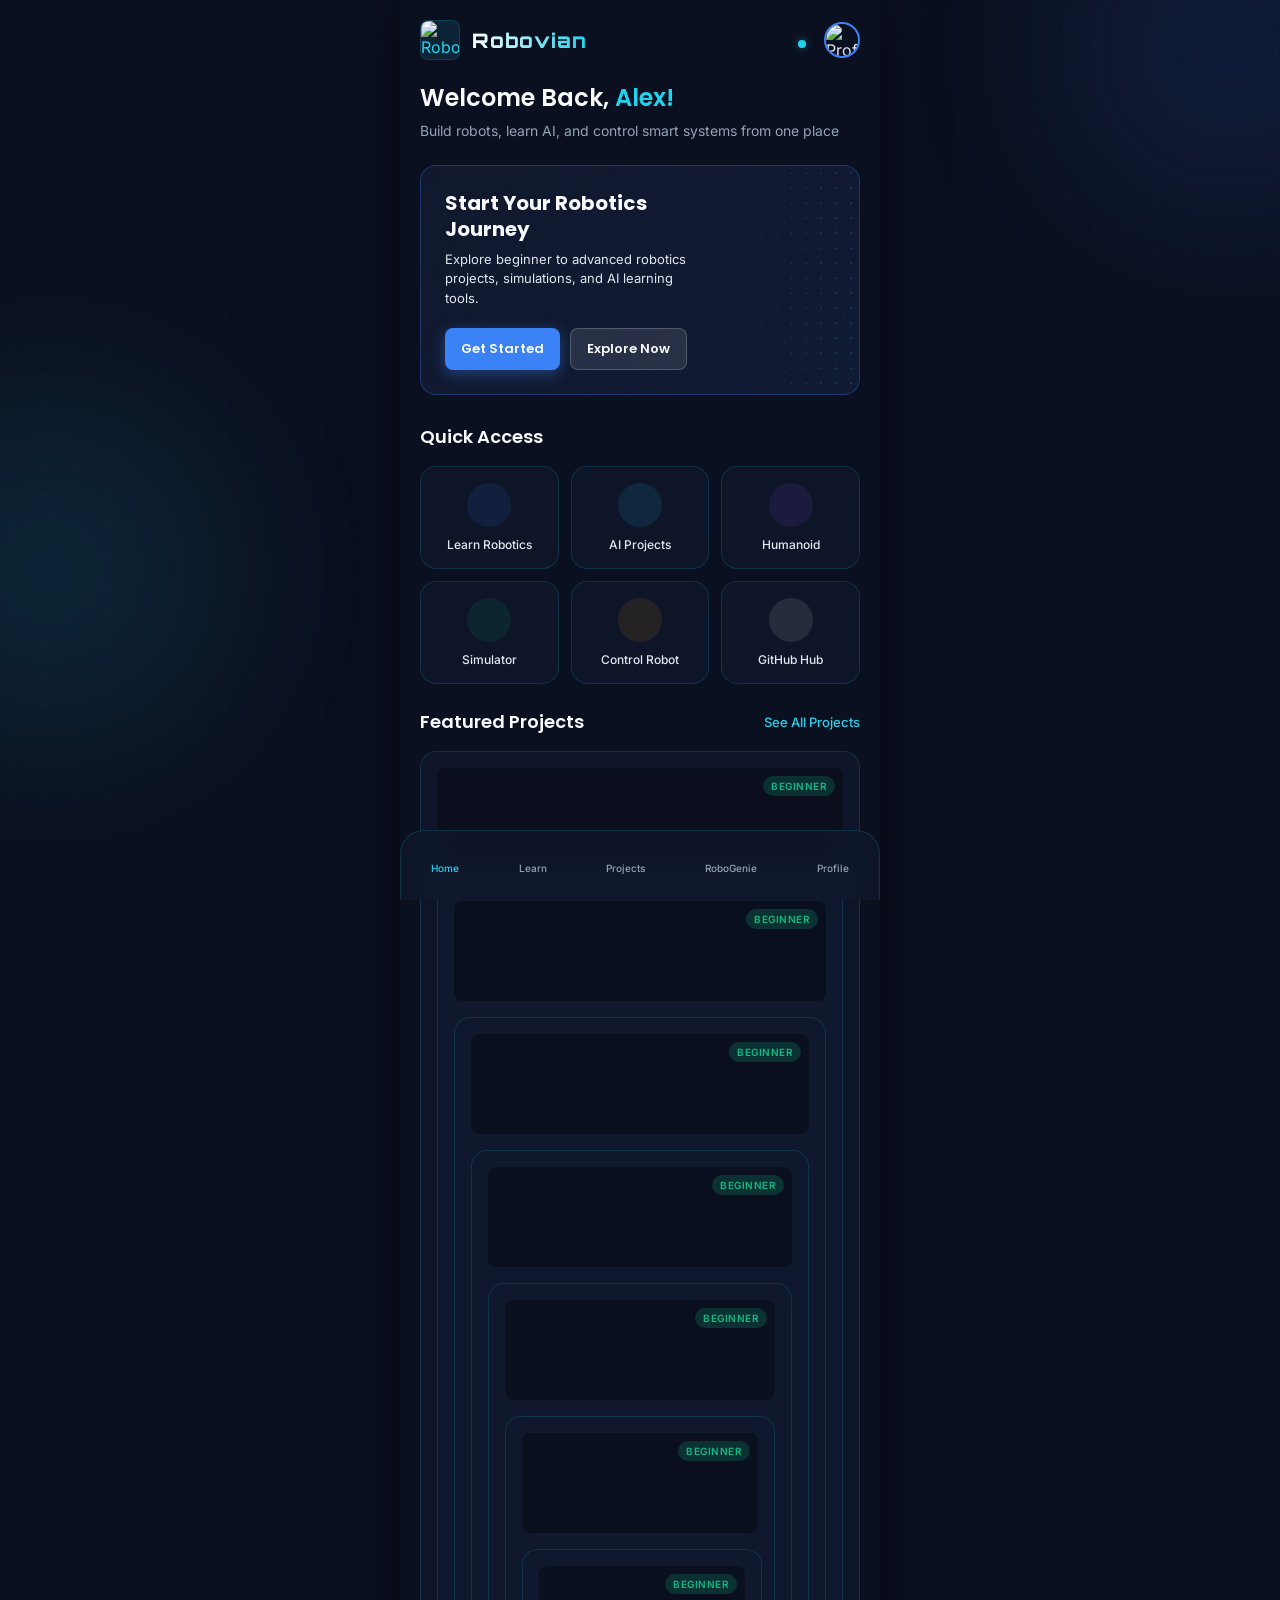
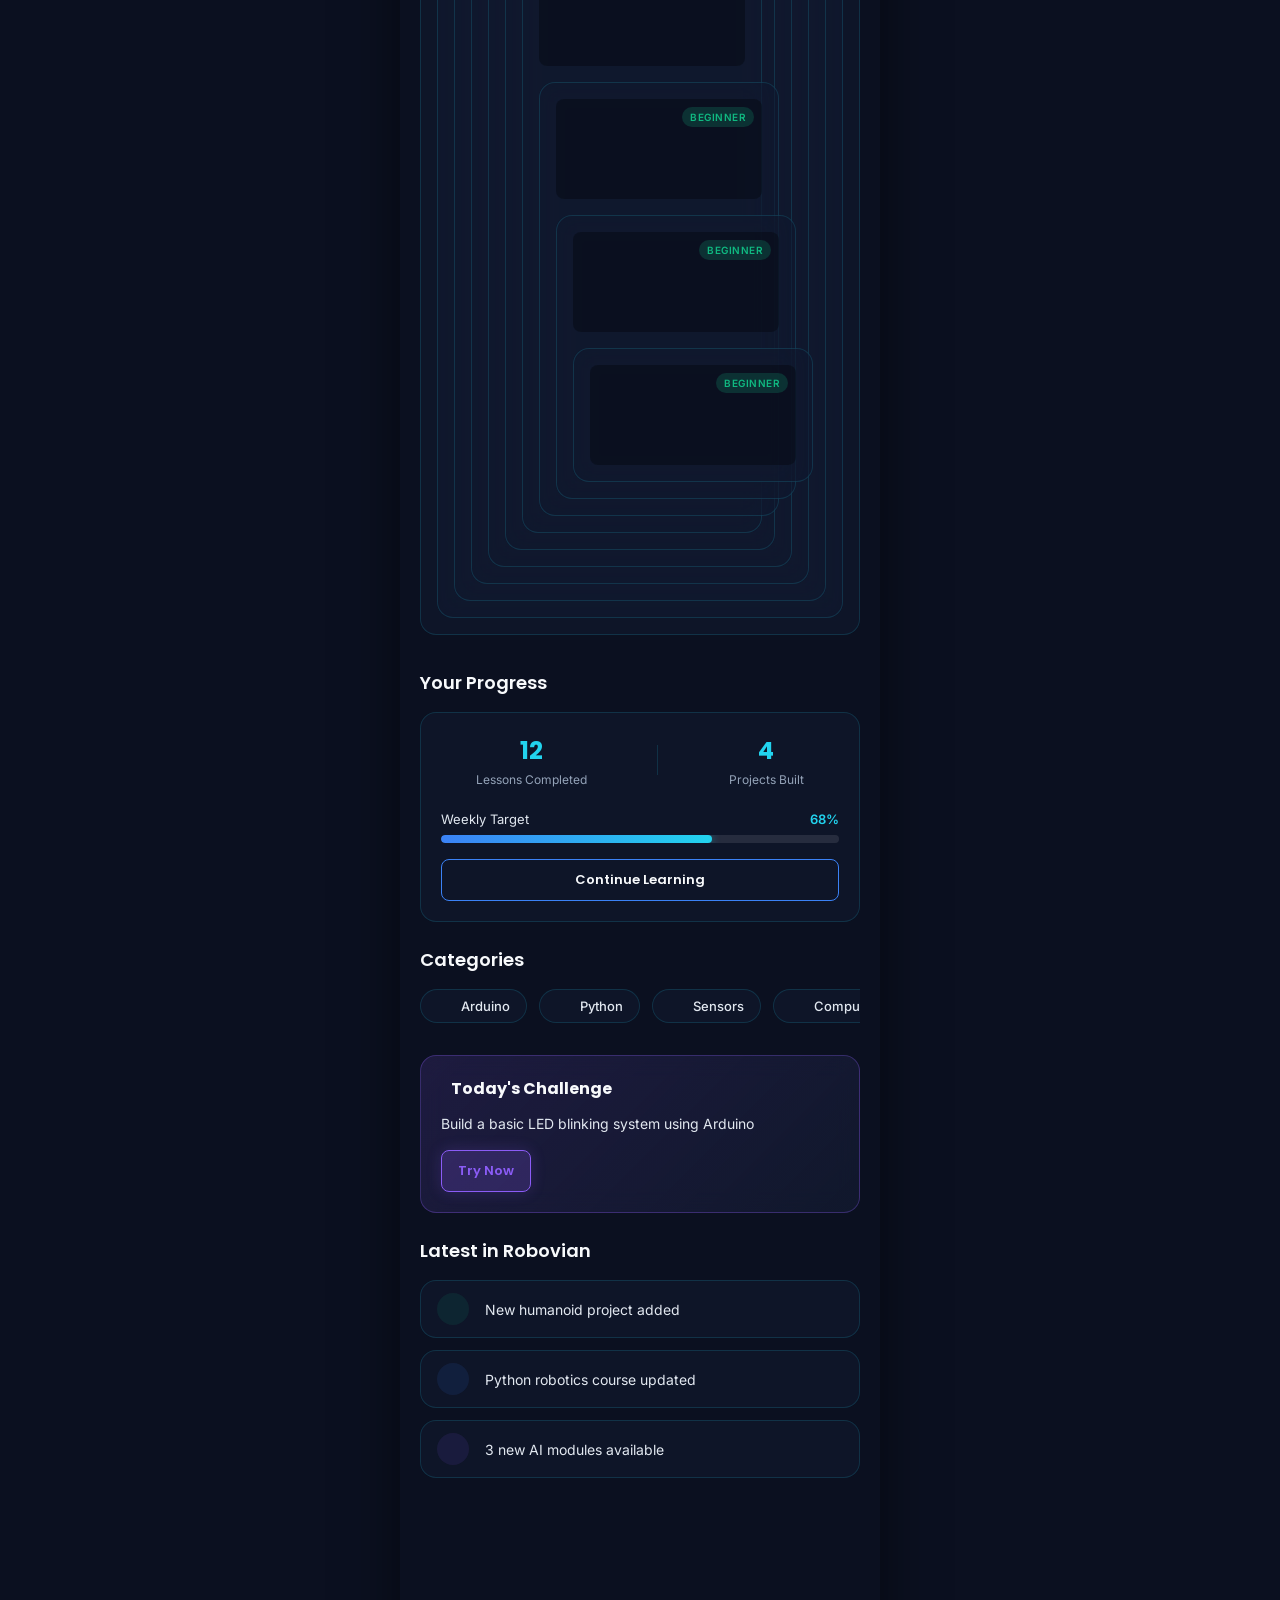
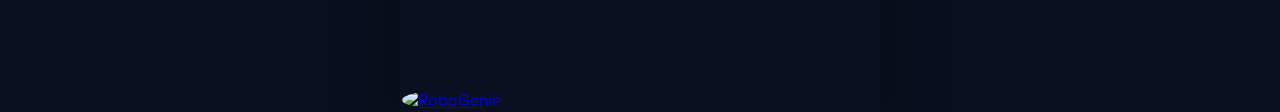
==== commit 1514c9fa: "Add projects.html and update See All link" ====
--- a/home.html
+++ b/home.html
@@ -112,7 +112,7 @@
             <section class="section-container">
                 <div class="section-header">
                     <h3 class="section-title">Featured Projects</h3>
-                    <a href="#" class="see-all">See All</a>
+                    <a href="projects.html" class="see-all">See All Projects</a>
                 </div>
                 <div class="horizontal-scroll hide-scrollbar">
                     <div class="project-card glass-panel">
@@ -120,5492 +120,52 @@
                             <i data-lucide="lightbulb"></i>
                             <span class="difficulty easy">Beginner</span>
                         </div>
-                        <div class="project-info">
-                            <h4 style="font-size: 0.95rem; line-height: 1.2; margin-bottom: 6px; display: -webkit-box; -webkit-line-clamp: 2; -webkit-box-orient: vertical; overflow: hidden; height: 2.4em;">LED Blinking System</h4>
-                            <p class="project-desc" style="font-size: 0.75rem; color: var(--text-muted); margin-bottom: 10px; display: -webkit-box; -webkit-line-clamp: 2; -webkit-box-orient: vertical; overflow: hidden; height: 2.8em; line-height: 1.4;">Blink an LED using basic microcontroller output control.</p>
-                            <button class="btn-small">Open</button>
-                        </div>
-                    </div>
-                    <div class="project-card glass-panel">
-                        <div class="project-image">
-                            <i data-lucide="lightbulb"></i>
-                            <span class="difficulty easy">Beginner</span>
-                        </div>
-                        <div class="project-info">
-                            <h4 style="font-size: 0.95rem; line-height: 1.2; margin-bottom: 6px; display: -webkit-box; -webkit-line-clamp: 2; -webkit-box-orient: vertical; overflow: hidden; height: 2.4em;">Dual LED Pattern Blinker</h4>
-                            <p class="project-desc" style="font-size: 0.75rem; color: var(--text-muted); margin-bottom: 10px; display: -webkit-box; -webkit-line-clamp: 2; -webkit-box-orient: vertical; overflow: hidden; height: 2.8em; line-height: 1.4;">Create alternating light patterns with two LEDs.</p>
-                            <button class="btn-small">Open</button>
-                        </div>
-                    </div>
-                    <div class="project-card glass-panel">
-                        <div class="project-image">
-                            <i data-lucide="lightbulb"></i>
-                            <span class="difficulty easy">Beginner</span>
-                        </div>
-                        <div class="project-info">
-                            <h4 style="font-size: 0.95rem; line-height: 1.2; margin-bottom: 6px; display: -webkit-box; -webkit-line-clamp: 2; -webkit-box-orient: vertical; overflow: hidden; height: 2.4em;">RGB LED Color Mixer</h4>
-                            <p class="project-desc" style="font-size: 0.75rem; color: var(--text-muted); margin-bottom: 10px; display: -webkit-box; -webkit-line-clamp: 2; -webkit-box-orient: vertical; overflow: hidden; height: 2.8em; line-height: 1.4;">Mix red, green, and blue to create custom colors.</p>
-                            <button class="btn-small">Open</button>
-                        </div>
-                    </div>
-                    <div class="project-card glass-panel">
-                        <div class="project-image">
-                            <i data-lucide="lightbulb"></i>
-                            <span class="difficulty easy">Beginner</span>
-                        </div>
-                        <div class="project-info">
-                            <h4 style="font-size: 0.95rem; line-height: 1.2; margin-bottom: 6px; display: -webkit-box; -webkit-line-clamp: 2; -webkit-box-orient: vertical; overflow: hidden; height: 2.4em;">Push Button LED Control</h4>
-                            <p class="project-desc" style="font-size: 0.75rem; color: var(--text-muted); margin-bottom: 10px; display: -webkit-box; -webkit-line-clamp: 2; -webkit-box-orient: vertical; overflow: hidden; height: 2.8em; line-height: 1.4;">Turn an LED on and off using a button.</p>
-                            <button class="btn-small">Open</button>
-                        </div>
-                    </div>
-                    <div class="project-card glass-panel">
-                        <div class="project-image">
-                            <i data-lucide="lightbulb"></i>
-                            <span class="difficulty easy">Beginner</span>
-                        </div>
-                        <div class="project-info">
-                            <h4 style="font-size: 0.95rem; line-height: 1.2; margin-bottom: 6px; display: -webkit-box; -webkit-line-clamp: 2; -webkit-box-orient: vertical; overflow: hidden; height: 2.4em;">Traffic Light Simulator</h4>
-                            <p class="project-desc" style="font-size: 0.75rem; color: var(--text-muted); margin-bottom: 10px; display: -webkit-box; -webkit-line-clamp: 2; -webkit-box-orient: vertical; overflow: hidden; height: 2.8em; line-height: 1.4;">Build a simple traffic light timing system.</p>
-                            <button class="btn-small">Open</button>
-                        </div>
-                    </div>
-                    <div class="project-card glass-panel">
+<div class="project-card glass-panel">
+                        <div class="project-image">
+                            <i data-lucide="lightbulb"></i>
+                            <span class="difficulty easy">Beginner</span>
+                        </div>
+<div class="project-card glass-panel">
+                        <div class="project-image">
+                            <i data-lucide="lightbulb"></i>
+                            <span class="difficulty easy">Beginner</span>
+                        </div>
+<div class="project-card glass-panel">
+                        <div class="project-image">
+                            <i data-lucide="lightbulb"></i>
+                            <span class="difficulty easy">Beginner</span>
+                        </div>
+<div class="project-card glass-panel">
+                        <div class="project-image">
+                            <i data-lucide="lightbulb"></i>
+                            <span class="difficulty easy">Beginner</span>
+                        </div>
+<div class="project-card glass-panel">
                         <div class="project-image">
                             <i data-lucide="cpu"></i>
                             <span class="difficulty easy">Beginner</span>
                         </div>
-                        <div class="project-info">
-                            <h4 style="font-size: 0.95rem; line-height: 1.2; margin-bottom: 6px; display: -webkit-box; -webkit-line-clamp: 2; -webkit-box-orient: vertical; overflow: hidden; height: 2.4em;">Buzzer Alert System</h4>
-                            <p class="project-desc" style="font-size: 0.75rem; color: var(--text-muted); margin-bottom: 10px; display: -webkit-box; -webkit-line-clamp: 2; -webkit-box-orient: vertical; overflow: hidden; height: 2.8em; line-height: 1.4;">Trigger sound alerts using a buzzer module.</p>
-                            <button class="btn-small">Open</button>
-                        </div>
-                    </div>
-                    <div class="project-card glass-panel">
-                        <div class="project-image">
-                            <i data-lucide="lightbulb"></i>
-                            <span class="difficulty easy">Beginner</span>
-                        </div>
-                        <div class="project-info">
-                            <h4 style="font-size: 0.95rem; line-height: 1.2; margin-bottom: 6px; display: -webkit-box; -webkit-line-clamp: 2; -webkit-box-orient: vertical; overflow: hidden; height: 2.4em;">Light Dependent Lamp</h4>
-                            <p class="project-desc" style="font-size: 0.75rem; color: var(--text-muted); margin-bottom: 10px; display: -webkit-box; -webkit-line-clamp: 2; -webkit-box-orient: vertical; overflow: hidden; height: 2.8em; line-height: 1.4;">Automatically switch lights based on room brightness.</p>
-                            <button class="btn-small">Open</button>
-                        </div>
-                    </div>
-                    <div class="project-card glass-panel">
+<div class="project-card glass-panel">
+                        <div class="project-image">
+                            <i data-lucide="lightbulb"></i>
+                            <span class="difficulty easy">Beginner</span>
+                        </div>
+<div class="project-card glass-panel">
                         <div class="project-image">
                             <i data-lucide="wifi"></i>
                             <span class="difficulty easy">Beginner</span>
                         </div>
-                        <div class="project-info">
-                            <h4 style="font-size: 0.95rem; line-height: 1.2; margin-bottom: 6px; display: -webkit-box; -webkit-line-clamp: 2; -webkit-box-orient: vertical; overflow: hidden; height: 2.4em;">Temperature Monitor</h4>
-                            <p class="project-desc" style="font-size: 0.75rem; color: var(--text-muted); margin-bottom: 10px; display: -webkit-box; -webkit-line-clamp: 2; -webkit-box-orient: vertical; overflow: hidden; height: 2.8em; line-height: 1.4;">Read temperature values and display basic output.</p>
-                            <button class="btn-small">Open</button>
-                        </div>
-                    </div>
-                    <div class="project-card glass-panel">
+<div class="project-card glass-panel">
                         <div class="project-image">
                             <i data-lucide="cpu"></i>
                             <span class="difficulty easy">Beginner</span>
                         </div>
-                        <div class="project-info">
-                            <h4 style="font-size: 0.95rem; line-height: 1.2; margin-bottom: 6px; display: -webkit-box; -webkit-line-clamp: 2; -webkit-box-orient: vertical; overflow: hidden; height: 2.4em;">Digital Thermometer</h4>
-                            <p class="project-desc" style="font-size: 0.75rem; color: var(--text-muted); margin-bottom: 10px; display: -webkit-box; -webkit-line-clamp: 2; -webkit-box-orient: vertical; overflow: hidden; height: 2.8em; line-height: 1.4;">Show live temperature data on a screen.</p>
-                            <button class="btn-small">Open</button>
-                        </div>
-                    </div>
-                    <div class="project-card glass-panel">
+<div class="project-card glass-panel">
                         <div class="project-image">
                             <i data-lucide="cpu"></i>
                             <span class="difficulty easy">Beginner</span>
                         </div>
-                        <div class="project-info">
-                            <h4 style="font-size: 0.95rem; line-height: 1.2; margin-bottom: 6px; display: -webkit-box; -webkit-line-clamp: 2; -webkit-box-orient: vertical; overflow: hidden; height: 2.4em;">Ultrasonic Distance Meter</h4>
-                            <p class="project-desc" style="font-size: 0.75rem; color: var(--text-muted); margin-bottom: 10px; display: -webkit-box; -webkit-line-clamp: 2; -webkit-box-orient: vertical; overflow: hidden; height: 2.8em; line-height: 1.4;">Measure object distance using ultrasonic sensing.</p>
-                            <button class="btn-small">Open</button>
-                        </div>
-                    </div>
-                    <div class="project-card glass-panel">
-                        <div class="project-image">
-                            <i data-lucide="eye"></i>
-                            <span class="difficulty easy">Beginner</span>
-                        </div>
-                        <div class="project-info">
-                            <h4 style="font-size: 0.95rem; line-height: 1.2; margin-bottom: 6px; display: -webkit-box; -webkit-line-clamp: 2; -webkit-box-orient: vertical; overflow: hidden; height: 2.4em;">IR Object Detector</h4>
-                            <p class="project-desc" style="font-size: 0.75rem; color: var(--text-muted); margin-bottom: 10px; display: -webkit-box; -webkit-line-clamp: 2; -webkit-box-orient: vertical; overflow: hidden; height: 2.8em; line-height: 1.4;">Detect nearby objects using IR sensing.</p>
-                            <button class="btn-small">Open</button>
-                        </div>
-                    </div>
-                    <div class="project-card glass-panel">
-                        <div class="project-image">
-                            <i data-lucide="git-merge"></i>
-                            <span class="difficulty easy">Beginner</span>
-                        </div>
-                        <div class="project-info">
-                            <h4 style="font-size: 0.95rem; line-height: 1.2; margin-bottom: 6px; display: -webkit-box; -webkit-line-clamp: 2; -webkit-box-orient: vertical; overflow: hidden; height: 2.4em;">Motion Detection Alarm</h4>
-                            <p class="project-desc" style="font-size: 0.75rem; color: var(--text-muted); margin-bottom: 10px; display: -webkit-box; -webkit-line-clamp: 2; -webkit-box-orient: vertical; overflow: hidden; height: 2.8em; line-height: 1.4;">Trigger alerts when motion is detected nearby.</p>
-                            <button class="btn-small">Open</button>
-                        </div>
-                    </div>
-                    <div class="project-card glass-panel">
-                        <div class="project-image">
-                            <i data-lucide="lightbulb"></i>
-                            <span class="difficulty easy">Beginner</span>
-                        </div>
-                        <div class="project-info">
-                            <h4 style="font-size: 0.95rem; line-height: 1.2; margin-bottom: 6px; display: -webkit-box; -webkit-line-clamp: 2; -webkit-box-orient: vertical; overflow: hidden; height: 2.4em;">Touch Sensor Lamp</h4>
-                            <p class="project-desc" style="font-size: 0.75rem; color: var(--text-muted); margin-bottom: 10px; display: -webkit-box; -webkit-line-clamp: 2; -webkit-box-orient: vertical; overflow: hidden; height: 2.8em; line-height: 1.4;">Turn a light on with touch input.</p>
-                            <button class="btn-small">Open</button>
-                        </div>
-                    </div>
-                    <div class="project-card glass-panel">
-                        <div class="project-image">
-                            <i data-lucide="anchor"></i>
-                            <span class="difficulty easy">Beginner</span>
-                        </div>
-                        <div class="project-info">
-                            <h4 style="font-size: 0.95rem; line-height: 1.2; margin-bottom: 6px; display: -webkit-box; -webkit-line-clamp: 2; -webkit-box-orient: vertical; overflow: hidden; height: 2.4em;">Water Level Indicator</h4>
-                            <p class="project-desc" style="font-size: 0.75rem; color: var(--text-muted); margin-bottom: 10px; display: -webkit-box; -webkit-line-clamp: 2; -webkit-box-orient: vertical; overflow: hidden; height: 2.8em; line-height: 1.4;">Monitor liquid levels using sensor inputs.</p>
-                            <button class="btn-small">Open</button>
-                        </div>
-                    </div>
-                    <div class="project-card glass-panel">
-                        <div class="project-image">
-                            <i data-lucide="cpu"></i>
-                            <span class="difficulty easy">Beginner</span>
-                        </div>
-                        <div class="project-info">
-                            <h4 style="font-size: 0.95rem; line-height: 1.2; margin-bottom: 6px; display: -webkit-box; -webkit-line-clamp: 2; -webkit-box-orient: vertical; overflow: hidden; height: 2.4em;">Soil Moisture Tester</h4>
-                            <p class="project-desc" style="font-size: 0.75rem; color: var(--text-muted); margin-bottom: 10px; display: -webkit-box; -webkit-line-clamp: 2; -webkit-box-orient: vertical; overflow: hidden; height: 2.8em; line-height: 1.4;">Check soil dryness for smart plant care.</p>
-                            <button class="btn-small">Open</button>
-                        </div>
-                    </div>
-                    <div class="project-card glass-panel">
-                        <div class="project-image">
-                            <i data-lucide="eye"></i>
-                            <span class="difficulty easy">Beginner</span>
-                        </div>
-                        <div class="project-info">
-                            <h4 style="font-size: 0.95rem; line-height: 1.2; margin-bottom: 6px; display: -webkit-box; -webkit-line-clamp: 2; -webkit-box-orient: vertical; overflow: hidden; height: 2.4em;">Rain Detection Alert</h4>
-                            <p class="project-desc" style="font-size: 0.75rem; color: var(--text-muted); margin-bottom: 10px; display: -webkit-box; -webkit-line-clamp: 2; -webkit-box-orient: vertical; overflow: hidden; height: 2.8em; line-height: 1.4;">Detect raindrops and activate an alert.</p>
-                            <button class="btn-small">Open</button>
-                        </div>
-                    </div>
-                    <div class="project-card glass-panel">
-                        <div class="project-image">
-                            <i data-lucide="git-merge"></i>
-                            <span class="difficulty easy">Beginner</span>
-                        </div>
-                        <div class="project-info">
-                            <h4 style="font-size: 0.95rem; line-height: 1.2; margin-bottom: 6px; display: -webkit-box; -webkit-line-clamp: 2; -webkit-box-orient: vertical; overflow: hidden; height: 2.4em;">Flame Sensor Alarm</h4>
-                            <p class="project-desc" style="font-size: 0.75rem; color: var(--text-muted); margin-bottom: 10px; display: -webkit-box; -webkit-line-clamp: 2; -webkit-box-orient: vertical; overflow: hidden; height: 2.8em; line-height: 1.4;">Sense flame presence and trigger warnings.</p>
-                            <button class="btn-small">Open</button>
-                        </div>
-                    </div>
-                    <div class="project-card glass-panel">
-                        <div class="project-image">
-                            <i data-lucide="eye"></i>
-                            <span class="difficulty easy">Beginner</span>
-                        </div>
-                        <div class="project-info">
-                            <h4 style="font-size: 0.95rem; line-height: 1.2; margin-bottom: 6px; display: -webkit-box; -webkit-line-clamp: 2; -webkit-box-orient: vertical; overflow: hidden; height: 2.4em;">Gas Leak Detector</h4>
-                            <p class="project-desc" style="font-size: 0.75rem; color: var(--text-muted); margin-bottom: 10px; display: -webkit-box; -webkit-line-clamp: 2; -webkit-box-orient: vertical; overflow: hidden; height: 2.8em; line-height: 1.4;">Monitor gas presence and raise an alarm.</p>
-                            <button class="btn-small">Open</button>
-                        </div>
-                    </div>
-                    <div class="project-card glass-panel">
-                        <div class="project-image">
-                            <i data-lucide="mic"></i>
-                            <span class="difficulty easy">Beginner</span>
-                        </div>
-                        <div class="project-info">
-                            <h4 style="font-size: 0.95rem; line-height: 1.2; margin-bottom: 6px; display: -webkit-box; -webkit-line-clamp: 2; -webkit-box-orient: vertical; overflow: hidden; height: 2.4em;">Sound Level Indicator</h4>
-                            <p class="project-desc" style="font-size: 0.75rem; color: var(--text-muted); margin-bottom: 10px; display: -webkit-box; -webkit-line-clamp: 2; -webkit-box-orient: vertical; overflow: hidden; height: 2.8em; line-height: 1.4;">Detect sound intensity and respond visually.</p>
-                            <button class="btn-small">Open</button>
-                        </div>
-                    </div>
-                    <div class="project-card glass-panel">
-                        <div class="project-image">
-                            <i data-lucide="lightbulb"></i>
-                            <span class="difficulty easy">Beginner</span>
-                        </div>
-                        <div class="project-info">
-                            <h4 style="font-size: 0.95rem; line-height: 1.2; margin-bottom: 6px; display: -webkit-box; -webkit-line-clamp: 2; -webkit-box-orient: vertical; overflow: hidden; height: 2.4em;">Potentiometer LED Dimmer</h4>
-                            <p class="project-desc" style="font-size: 0.75rem; color: var(--text-muted); margin-bottom: 10px; display: -webkit-box; -webkit-line-clamp: 2; -webkit-box-orient: vertical; overflow: hidden; height: 2.8em; line-height: 1.4;">Control LED brightness using a knob.</p>
-                            <button class="btn-small">Open</button>
-                        </div>
-                    </div>
-                    <div class="project-card glass-panel">
-                        <div class="project-image">
-                            <i data-lucide="settings"></i>
-                            <span class="difficulty easy">Beginner</span>
-                        </div>
-                        <div class="project-info">
-                            <h4 style="font-size: 0.95rem; line-height: 1.2; margin-bottom: 6px; display: -webkit-box; -webkit-line-clamp: 2; -webkit-box-orient: vertical; overflow: hidden; height: 2.4em;">Servo Sweep Demo</h4>
-                            <p class="project-desc" style="font-size: 0.75rem; color: var(--text-muted); margin-bottom: 10px; display: -webkit-box; -webkit-line-clamp: 2; -webkit-box-orient: vertical; overflow: hidden; height: 2.8em; line-height: 1.4;">Move a servo motor across set angles.</p>
-                            <button class="btn-small">Open</button>
-                        </div>
-                    </div>
-                    <div class="project-card glass-panel">
-                        <div class="project-image">
-                            <i data-lucide="settings"></i>
-                            <span class="difficulty easy">Beginner</span>
-                        </div>
-                        <div class="project-info">
-                            <h4 style="font-size: 0.95rem; line-height: 1.2; margin-bottom: 6px; display: -webkit-box; -webkit-line-clamp: 2; -webkit-box-orient: vertical; overflow: hidden; height: 2.4em;">DC Motor Speed Control</h4>
-                            <p class="project-desc" style="font-size: 0.75rem; color: var(--text-muted); margin-bottom: 10px; display: -webkit-box; -webkit-line-clamp: 2; -webkit-box-orient: vertical; overflow: hidden; height: 2.8em; line-height: 1.4;">Adjust motor speed using PWM signals.</p>
-                            <button class="btn-small">Open</button>
-                        </div>
-                    </div>
-                    <div class="project-card glass-panel">
-                        <div class="project-image">
-                            <i data-lucide="cpu"></i>
-                            <span class="difficulty easy">Beginner</span>
-                        </div>
-                        <div class="project-info">
-                            <h4 style="font-size: 0.95rem; line-height: 1.2; margin-bottom: 6px; display: -webkit-box; -webkit-line-clamp: 2; -webkit-box-orient: vertical; overflow: hidden; height: 2.4em;">Fan Regulator Prototype</h4>
-                            <p class="project-desc" style="font-size: 0.75rem; color: var(--text-muted); margin-bottom: 10px; display: -webkit-box; -webkit-line-clamp: 2; -webkit-box-orient: vertical; overflow: hidden; height: 2.8em; line-height: 1.4;">Build a basic variable fan speed controller.</p>
-                            <button class="btn-small">Open</button>
-                        </div>
-                    </div>
-                    <div class="project-card glass-panel">
-                        <div class="project-image">
-                            <i data-lucide="lightbulb"></i>
-                            <span class="difficulty easy">Beginner</span>
-                        </div>
-                        <div class="project-info">
-                            <h4 style="font-size: 0.95rem; line-height: 1.2; margin-bottom: 6px; display: -webkit-box; -webkit-line-clamp: 2; -webkit-box-orient: vertical; overflow: hidden; height: 2.4em;">Automatic Night Light</h4>
-                            <p class="project-desc" style="font-size: 0.75rem; color: var(--text-muted); margin-bottom: 10px; display: -webkit-box; -webkit-line-clamp: 2; -webkit-box-orient: vertical; overflow: hidden; height: 2.8em; line-height: 1.4;">Turn on lighting automatically in darkness.</p>
-                            <button class="btn-small">Open</button>
-                        </div>
-                    </div>
-                    <div class="project-card glass-panel">
-                        <div class="project-image">
-                            <i data-lucide="cpu"></i>
-                            <span class="difficulty easy">Beginner</span>
-                        </div>
-                        <div class="project-info">
-                            <h4 style="font-size: 0.95rem; line-height: 1.2; margin-bottom: 6px; display: -webkit-box; -webkit-line-clamp: 2; -webkit-box-orient: vertical; overflow: hidden; height: 2.4em;">Clap Switch System</h4>
-                            <p class="project-desc" style="font-size: 0.75rem; color: var(--text-muted); margin-bottom: 10px; display: -webkit-box; -webkit-line-clamp: 2; -webkit-box-orient: vertical; overflow: hidden; height: 2.8em; line-height: 1.4;">Toggle output using simple sound detection.</p>
-                            <button class="btn-small">Open</button>
-                        </div>
-                    </div>
-                    <div class="project-card glass-panel">
-                        <div class="project-image">
-                            <i data-lucide="cpu"></i>
-                            <span class="difficulty easy">Beginner</span>
-                        </div>
-                        <div class="project-info">
-                            <h4 style="font-size: 0.95rem; line-height: 1.2; margin-bottom: 6px; display: -webkit-box; -webkit-line-clamp: 2; -webkit-box-orient: vertical; overflow: hidden; height: 2.4em;">Magnetic Door Alert</h4>
-                            <p class="project-desc" style="font-size: 0.75rem; color: var(--text-muted); margin-bottom: 10px; display: -webkit-box; -webkit-line-clamp: 2; -webkit-box-orient: vertical; overflow: hidden; height: 2.8em; line-height: 1.4;">Detect door opening with magnetic sensing.</p>
-                            <button class="btn-small">Open</button>
-                        </div>
-                    </div>
-                    <div class="project-card glass-panel">
-                        <div class="project-image">
-                            <i data-lucide="wifi"></i>
-                            <span class="difficulty easy">Beginner</span>
-                        </div>
-                        <div class="project-info">
-                            <h4 style="font-size: 0.95rem; line-height: 1.2; margin-bottom: 6px; display: -webkit-box; -webkit-line-clamp: 2; -webkit-box-orient: vertical; overflow: hidden; height: 2.4em;">Smart Dustbin Lid</h4>
-                            <p class="project-desc" style="font-size: 0.75rem; color: var(--text-muted); margin-bottom: 10px; display: -webkit-box; -webkit-line-clamp: 2; -webkit-box-orient: vertical; overflow: hidden; height: 2.8em; line-height: 1.4;">Open a dustbin lid when a hand approaches.</p>
-                            <button class="btn-small">Open</button>
-                        </div>
-                    </div>
-                    <div class="project-card glass-panel">
-                        <div class="project-image">
-                            <i data-lucide="lightbulb"></i>
-                            <span class="difficulty easy">Beginner</span>
-                        </div>
-                        <div class="project-info">
-                            <h4 style="font-size: 0.95rem; line-height: 1.2; margin-bottom: 6px; display: -webkit-box; -webkit-line-clamp: 2; -webkit-box-orient: vertical; overflow: hidden; height: 2.4em;">IR Remote LED Control</h4>
-                            <p class="project-desc" style="font-size: 0.75rem; color: var(--text-muted); margin-bottom: 10px; display: -webkit-box; -webkit-line-clamp: 2; -webkit-box-orient: vertical; overflow: hidden; height: 2.8em; line-height: 1.4;">Operate LEDs using a handheld remote.</p>
-                            <button class="btn-small">Open</button>
-                        </div>
-                    </div>
-                    <div class="project-card glass-panel">
-                        <div class="project-image">
-                            <i data-lucide="cpu"></i>
-                            <span class="difficulty easy">Beginner</span>
-                        </div>
-                        <div class="project-info">
-                            <h4 style="font-size: 0.95rem; line-height: 1.2; margin-bottom: 6px; display: -webkit-box; -webkit-line-clamp: 2; -webkit-box-orient: vertical; overflow: hidden; height: 2.4em;">Digital Dice Simulator</h4>
-                            <p class="project-desc" style="font-size: 0.75rem; color: var(--text-muted); margin-bottom: 10px; display: -webkit-box; -webkit-line-clamp: 2; -webkit-box-orient: vertical; overflow: hidden; height: 2.8em; line-height: 1.4;">Generate random dice results on display output.</p>
-                            <button class="btn-small">Open</button>
-                        </div>
-                    </div>
-                    <div class="project-card glass-panel">
-                        <div class="project-image">
-                            <i data-lucide="cpu"></i>
-                            <span class="difficulty easy">Beginner</span>
-                        </div>
-                        <div class="project-info">
-                            <h4 style="font-size: 0.95rem; line-height: 1.2; margin-bottom: 6px; display: -webkit-box; -webkit-line-clamp: 2; -webkit-box-orient: vertical; overflow: hidden; height: 2.4em;">Reaction Time Tester</h4>
-                            <p class="project-desc" style="font-size: 0.75rem; color: var(--text-muted); margin-bottom: 10px; display: -webkit-box; -webkit-line-clamp: 2; -webkit-box-orient: vertical; overflow: hidden; height: 2.8em; line-height: 1.4;">Measure how fast a user responds to light.</p>
-                            <button class="btn-small">Open</button>
-                        </div>
-                    </div>
-                    <div class="project-card glass-panel">
-                        <div class="project-image">
-                            <i data-lucide="cpu"></i>
-                            <span class="difficulty easy">Beginner</span>
-                        </div>
-                        <div class="project-info">
-                            <h4 style="font-size: 0.95rem; line-height: 1.2; margin-bottom: 6px; display: -webkit-box; -webkit-line-clamp: 2; -webkit-box-orient: vertical; overflow: hidden; height: 2.4em;">Seven Segment Counter</h4>
-                            <p class="project-desc" style="font-size: 0.75rem; color: var(--text-muted); margin-bottom: 10px; display: -webkit-box; -webkit-line-clamp: 2; -webkit-box-orient: vertical; overflow: hidden; height: 2.8em; line-height: 1.4;">Display counting numbers on a segment display.</p>
-                            <button class="btn-small">Open</button>
-                        </div>
-                    </div>
-                    <div class="project-card glass-panel">
-                        <div class="project-image">
-                            <i data-lucide="cpu"></i>
-                            <span class="difficulty easy">Beginner</span>
-                        </div>
-                        <div class="project-info">
-                            <h4 style="font-size: 0.95rem; line-height: 1.2; margin-bottom: 6px; display: -webkit-box; -webkit-line-clamp: 2; -webkit-box-orient: vertical; overflow: hidden; height: 2.4em;">Electronic Stopwatch</h4>
-                            <p class="project-desc" style="font-size: 0.75rem; color: var(--text-muted); margin-bottom: 10px; display: -webkit-box; -webkit-line-clamp: 2; -webkit-box-orient: vertical; overflow: hidden; height: 2.8em; line-height: 1.4;">Track time using basic input and output logic.</p>
-                            <button class="btn-small">Open</button>
-                        </div>
-                    </div>
-                    <div class="project-card glass-panel">
-                        <div class="project-image">
-                            <i data-lucide="git-merge"></i>
-                            <span class="difficulty easy">Beginner</span>
-                        </div>
-                        <div class="project-info">
-                            <h4 style="font-size: 0.95rem; line-height: 1.2; margin-bottom: 6px; display: -webkit-box; -webkit-line-clamp: 2; -webkit-box-orient: vertical; overflow: hidden; height: 2.4em;">Mini Timer Alarm</h4>
-                            <p class="project-desc" style="font-size: 0.75rem; color: var(--text-muted); margin-bottom: 10px; display: -webkit-box; -webkit-line-clamp: 2; -webkit-box-orient: vertical; overflow: hidden; height: 2.8em; line-height: 1.4;">Build a simple countdown timer with buzzer alert.</p>
-                            <button class="btn-small">Open</button>
-                        </div>
-                    </div>
-                    <div class="project-card glass-panel">
-                        <div class="project-image">
-                            <i data-lucide="cpu"></i>
-                            <span class="difficulty easy">Beginner</span>
-                        </div>
-                        <div class="project-info">
-                            <h4 style="font-size: 0.95rem; line-height: 1.2; margin-bottom: 6px; display: -webkit-box; -webkit-line-clamp: 2; -webkit-box-orient: vertical; overflow: hidden; height: 2.4em;">Password Door Lock</h4>
-                            <p class="project-desc" style="font-size: 0.75rem; color: var(--text-muted); margin-bottom: 10px; display: -webkit-box; -webkit-line-clamp: 2; -webkit-box-orient: vertical; overflow: hidden; height: 2.8em; line-height: 1.4;">Unlock a system by entering a correct code.</p>
-                            <button class="btn-small">Open</button>
-                        </div>
-                    </div>
-                    <div class="project-card glass-panel">
-                        <div class="project-image">
-                            <i data-lucide="cpu"></i>
-                            <span class="difficulty easy">Beginner</span>
-                        </div>
-                        <div class="project-info">
-                            <h4 style="font-size: 0.95rem; line-height: 1.2; margin-bottom: 6px; display: -webkit-box; -webkit-line-clamp: 2; -webkit-box-orient: vertical; overflow: hidden; height: 2.4em;">RFID Access Demo</h4>
-                            <p class="project-desc" style="font-size: 0.75rem; color: var(--text-muted); margin-bottom: 10px; display: -webkit-box; -webkit-line-clamp: 2; -webkit-box-orient: vertical; overflow: hidden; height: 2.8em; line-height: 1.4;">Open access using RFID card authentication.</p>
-                            <button class="btn-small">Open</button>
-                        </div>
-                    </div>
-                    <div class="project-card glass-panel">
-                        <div class="project-image">
-                            <i data-lucide="cpu"></i>
-                            <span class="difficulty easy">Beginner</span>
-                        </div>
-                        <div class="project-info">
-                            <h4 style="font-size: 0.95rem; line-height: 1.2; margin-bottom: 6px; display: -webkit-box; -webkit-line-clamp: 2; -webkit-box-orient: vertical; overflow: hidden; height: 2.4em;">Basic LCD Text Display</h4>
-                            <p class="project-desc" style="font-size: 0.75rem; color: var(--text-muted); margin-bottom: 10px; display: -webkit-box; -webkit-line-clamp: 2; -webkit-box-orient: vertical; overflow: hidden; height: 2.8em; line-height: 1.4;">Print custom messages on an LCD screen.</p>
-                            <button class="btn-small">Open</button>
-                        </div>
-                    </div>
-                    <div class="project-card glass-panel">
-                        <div class="project-image">
-                            <i data-lucide="lightbulb"></i>
-                            <span class="difficulty easy">Beginner</span>
-                        </div>
-                        <div class="project-info">
-                            <h4 style="font-size: 0.95rem; line-height: 1.2; margin-bottom: 6px; display: -webkit-box; -webkit-line-clamp: 2; -webkit-box-orient: vertical; overflow: hidden; height: 2.4em;">OLED Sensor Display</h4>
-                            <p class="project-desc" style="font-size: 0.75rem; color: var(--text-muted); margin-bottom: 10px; display: -webkit-box; -webkit-line-clamp: 2; -webkit-box-orient: vertical; overflow: hidden; height: 2.8em; line-height: 1.4;">Show live sensor data on a compact screen.</p>
-                            <button class="btn-small">Open</button>
-                        </div>
-                    </div>
-                    <div class="project-card glass-panel">
-                        <div class="project-image">
-                            <i data-lucide="cpu"></i>
-                            <span class="difficulty easy">Beginner</span>
-                        </div>
-                        <div class="project-info">
-                            <h4 style="font-size: 0.95rem; line-height: 1.2; margin-bottom: 6px; display: -webkit-box; -webkit-line-clamp: 2; -webkit-box-orient: vertical; overflow: hidden; height: 2.4em;">Digital Visitor Counter</h4>
-                            <p class="project-desc" style="font-size: 0.75rem; color: var(--text-muted); margin-bottom: 10px; display: -webkit-box; -webkit-line-clamp: 2; -webkit-box-orient: vertical; overflow: hidden; height: 2.8em; line-height: 1.4;">Count entries using simple sensor triggers.</p>
-                            <button class="btn-small">Open</button>
-                        </div>
-                    </div>
-                    <div class="project-card glass-panel">
-                        <div class="project-image">
-                            <i data-lucide="wifi"></i>
-                            <span class="difficulty easy">Beginner</span>
-                        </div>
-                        <div class="project-info">
-                            <h4 style="font-size: 0.95rem; line-height: 1.2; margin-bottom: 6px; display: -webkit-box; -webkit-line-clamp: 2; -webkit-box-orient: vertical; overflow: hidden; height: 2.4em;">Smart Parking Slot Indicator</h4>
-                            <p class="project-desc" style="font-size: 0.75rem; color: var(--text-muted); margin-bottom: 10px; display: -webkit-box; -webkit-line-clamp: 2; -webkit-box-orient: vertical; overflow: hidden; height: 2.8em; line-height: 1.4;">Detect whether a parking slot is occupied.</p>
-                            <button class="btn-small">Open</button>
-                        </div>
-                    </div>
-                    <div class="project-card glass-panel">
-                        <div class="project-image">
-                            <i data-lucide="wifi"></i>
-                            <span class="difficulty easy">Beginner</span>
-                        </div>
-                        <div class="project-info">
-                            <h4 style="font-size: 0.95rem; line-height: 1.2; margin-bottom: 6px; display: -webkit-box; -webkit-line-clamp: 2; -webkit-box-orient: vertical; overflow: hidden; height: 2.4em;">Battery Level Monitor</h4>
-                            <p class="project-desc" style="font-size: 0.75rem; color: var(--text-muted); margin-bottom: 10px; display: -webkit-box; -webkit-line-clamp: 2; -webkit-box-orient: vertical; overflow: hidden; height: 2.8em; line-height: 1.4;">Read and display remaining battery level.</p>
-                            <button class="btn-small">Open</button>
-                        </div>
-                    </div>
-                    <div class="project-card glass-panel">
-                        <div class="project-image">
-                            <i data-lucide="cpu"></i>
-                            <span class="difficulty easy">Beginner</span>
-                        </div>
-                        <div class="project-info">
-                            <h4 style="font-size: 0.95rem; line-height: 1.2; margin-bottom: 6px; display: -webkit-box; -webkit-line-clamp: 2; -webkit-box-orient: vertical; overflow: hidden; height: 2.4em;">Basic Calculator Pad</h4>
-                            <p class="project-desc" style="font-size: 0.75rem; color: var(--text-muted); margin-bottom: 10px; display: -webkit-box; -webkit-line-clamp: 2; -webkit-box-orient: vertical; overflow: hidden; height: 2.8em; line-height: 1.4;">Build a simple keypad-based calculator prototype.</p>
-                            <button class="btn-small">Open</button>
-                        </div>
-                    </div>
-                    <div class="project-card glass-panel">
-                        <div class="project-image">
-                            <i data-lucide="git-merge"></i>
-                            <span class="difficulty easy">Beginner</span>
-                        </div>
-                        <div class="project-info">
-                            <h4 style="font-size: 0.95rem; line-height: 1.2; margin-bottom: 6px; display: -webkit-box; -webkit-line-clamp: 2; -webkit-box-orient: vertical; overflow: hidden; height: 2.4em;">Automatic Hand Sanitizer</h4>
-                            <p class="project-desc" style="font-size: 0.75rem; color: var(--text-muted); margin-bottom: 10px; display: -webkit-box; -webkit-line-clamp: 2; -webkit-box-orient: vertical; overflow: hidden; height: 2.8em; line-height: 1.4;">Dispense sanitizer when hands are detected nearby.</p>
-                            <button class="btn-small">Open</button>
-                        </div>
-                    </div>
-                    <div class="project-card glass-panel">
-                        <div class="project-image">
-                            <i data-lucide="wifi"></i>
-                            <span class="difficulty easy">Beginner</span>
-                        </div>
-                        <div class="project-info">
-                            <h4 style="font-size: 0.95rem; line-height: 1.2; margin-bottom: 6px; display: -webkit-box; -webkit-line-clamp: 2; -webkit-box-orient: vertical; overflow: hidden; height: 2.4em;">Smart Bell Indicator</h4>
-                            <p class="project-desc" style="font-size: 0.75rem; color: var(--text-muted); margin-bottom: 10px; display: -webkit-box; -webkit-line-clamp: 2; -webkit-box-orient: vertical; overflow: hidden; height: 2.8em; line-height: 1.4;">Trigger visual or sound output for doorbell press.</p>
-                            <button class="btn-small">Open</button>
-                        </div>
-                    </div>
-                    <div class="project-card glass-panel">
-                        <div class="project-image">
-                            <i data-lucide="cpu"></i>
-                            <span class="difficulty easy">Beginner</span>
-                        </div>
-                        <div class="project-info">
-                            <h4 style="font-size: 0.95rem; line-height: 1.2; margin-bottom: 6px; display: -webkit-box; -webkit-line-clamp: 2; -webkit-box-orient: vertical; overflow: hidden; height: 2.4em;">Room Temperature Alert</h4>
-                            <p class="project-desc" style="font-size: 0.75rem; color: var(--text-muted); margin-bottom: 10px; display: -webkit-box; -webkit-line-clamp: 2; -webkit-box-orient: vertical; overflow: hidden; height: 2.8em; line-height: 1.4;">Raise alerts when temperature crosses limits.</p>
-                            <button class="btn-small">Open</button>
-                        </div>
-                    </div>
-                    <div class="project-card glass-panel">
-                        <div class="project-image">
-                            <i data-lucide="cpu"></i>
-                            <span class="difficulty easy">Beginner</span>
-                        </div>
-                        <div class="project-info">
-                            <h4 style="font-size: 0.95rem; line-height: 1.2; margin-bottom: 6px; display: -webkit-box; -webkit-line-clamp: 2; -webkit-box-orient: vertical; overflow: hidden; height: 2.4em;">Digital Compass Demo</h4>
-                            <p class="project-desc" style="font-size: 0.75rem; color: var(--text-muted); margin-bottom: 10px; display: -webkit-box; -webkit-line-clamp: 2; -webkit-box-orient: vertical; overflow: hidden; height: 2.8em; line-height: 1.4;">Show direction using a compass sensor.</p>
-                            <button class="btn-small">Open</button>
-                        </div>
-                    </div>
-                    <div class="project-card glass-panel">
-                        <div class="project-image">
-                            <i data-lucide="git-merge"></i>
-                            <span class="difficulty easy">Beginner</span>
-                        </div>
-                        <div class="project-info">
-                            <h4 style="font-size: 0.95rem; line-height: 1.2; margin-bottom: 6px; display: -webkit-box; -webkit-line-clamp: 2; -webkit-box-orient: vertical; overflow: hidden; height: 2.4em;">Tilt Detection Alarm</h4>
-                            <p class="project-desc" style="font-size: 0.75rem; color: var(--text-muted); margin-bottom: 10px; display: -webkit-box; -webkit-line-clamp: 2; -webkit-box-orient: vertical; overflow: hidden; height: 2.8em; line-height: 1.4;">Detect tilt changes and activate an alert.</p>
-                            <button class="btn-small">Open</button>
-                        </div>
-                    </div>
-                    <div class="project-card glass-panel">
-                        <div class="project-image">
-                            <i data-lucide="cpu"></i>
-                            <span class="difficulty easy">Beginner</span>
-                        </div>
-                        <div class="project-info">
-                            <h4 style="font-size: 0.95rem; line-height: 1.2; margin-bottom: 6px; display: -webkit-box; -webkit-line-clamp: 2; -webkit-box-orient: vertical; overflow: hidden; height: 2.4em;">Step Counter Prototype</h4>
-                            <p class="project-desc" style="font-size: 0.75rem; color: var(--text-muted); margin-bottom: 10px; display: -webkit-box; -webkit-line-clamp: 2; -webkit-box-orient: vertical; overflow: hidden; height: 2.8em; line-height: 1.4;">Count walking steps using motion sensing.</p>
-                            <button class="btn-small">Open</button>
-                        </div>
-                    </div>
-                    <div class="project-card glass-panel">
-                        <div class="project-image">
-                            <i data-lucide="cpu"></i>
-                            <span class="difficulty easy">Beginner</span>
-                        </div>
-                        <div class="project-info">
-                            <h4 style="font-size: 0.95rem; line-height: 1.2; margin-bottom: 6px; display: -webkit-box; -webkit-line-clamp: 2; -webkit-box-orient: vertical; overflow: hidden; height: 2.4em;">Simple Pulse Display</h4>
-                            <p class="project-desc" style="font-size: 0.75rem; color: var(--text-muted); margin-bottom: 10px; display: -webkit-box; -webkit-line-clamp: 2; -webkit-box-orient: vertical; overflow: hidden; height: 2.8em; line-height: 1.4;">Visualize pulse readings from a basic sensor.</p>
-                            <button class="btn-small">Open</button>
-                        </div>
-                    </div>
-                    <div class="project-card glass-panel">
-                        <div class="project-image">
-                            <i data-lucide="eye"></i>
-                            <span class="difficulty easy">Beginner</span>
-                        </div>
-                        <div class="project-info">
-                            <h4 style="font-size: 0.95rem; line-height: 1.2; margin-bottom: 6px; display: -webkit-box; -webkit-line-clamp: 2; -webkit-box-orient: vertical; overflow: hidden; height: 2.4em;">Color Detection Demo</h4>
-                            <p class="project-desc" style="font-size: 0.75rem; color: var(--text-muted); margin-bottom: 10px; display: -webkit-box; -webkit-line-clamp: 2; -webkit-box-orient: vertical; overflow: hidden; height: 2.8em; line-height: 1.4;">Identify basic colors using sensor readings.</p>
-                            <button class="btn-small">Open</button>
-                        </div>
-                    </div>
-                    <div class="project-card glass-panel">
-                        <div class="project-image">
-                            <i data-lucide="car-front"></i>
-                            <span class="difficulty easy">Beginner</span>
-                        </div>
-                        <div class="project-info">
-                            <h4 style="font-size: 0.95rem; line-height: 1.2; margin-bottom: 6px; display: -webkit-box; -webkit-line-clamp: 2; -webkit-box-orient: vertical; overflow: hidden; height: 2.4em;">Light Following Bot Demo</h4>
-                            <p class="project-desc" style="font-size: 0.75rem; color: var(--text-muted); margin-bottom: 10px; display: -webkit-box; -webkit-line-clamp: 2; -webkit-box-orient: vertical; overflow: hidden; height: 2.8em; line-height: 1.4;">Move toward a brighter light source.</p>
-                            <button class="btn-small">Open</button>
-                        </div>
-                    </div>
-                    <div class="project-card glass-panel">
-                        <div class="project-image">
-                            <i data-lucide="car-front"></i>
-                            <span class="difficulty easy">Beginner</span>
-                        </div>
-                        <div class="project-info">
-                            <h4 style="font-size: 0.95rem; line-height: 1.2; margin-bottom: 6px; display: -webkit-box; -webkit-line-clamp: 2; -webkit-box-orient: vertical; overflow: hidden; height: 2.4em;">Line Follower Robot</h4>
-                            <p class="project-desc" style="font-size: 0.75rem; color: var(--text-muted); margin-bottom: 10px; display: -webkit-box; -webkit-line-clamp: 2; -webkit-box-orient: vertical; overflow: hidden; height: 2.8em; line-height: 1.4;">Build a robot that follows a marked path.</p>
-                            <button class="btn-small">Open</button>
-                        </div>
-                    </div>
-                    <div class="project-card glass-panel">
-                        <div class="project-image">
-                            <i data-lucide="car-front"></i>
-                            <span class="difficulty easy">Beginner</span>
-                        </div>
-                        <div class="project-info">
-                            <h4 style="font-size: 0.95rem; line-height: 1.2; margin-bottom: 6px; display: -webkit-box; -webkit-line-clamp: 2; -webkit-box-orient: vertical; overflow: hidden; height: 2.4em;">Obstacle Avoiding Robot</h4>
-                            <p class="project-desc" style="font-size: 0.75rem; color: var(--text-muted); margin-bottom: 10px; display: -webkit-box; -webkit-line-clamp: 2; -webkit-box-orient: vertical; overflow: hidden; height: 2.8em; line-height: 1.4;">Navigate around objects using distance sensing.</p>
-                            <button class="btn-small">Open</button>
-                        </div>
-                    </div>
-                    <div class="project-card glass-panel">
-                        <div class="project-image">
-                            <i data-lucide="car-front"></i>
-                            <span class="difficulty easy">Beginner</span>
-                        </div>
-                        <div class="project-info">
-                            <h4 style="font-size: 0.95rem; line-height: 1.2; margin-bottom: 6px; display: -webkit-box; -webkit-line-clamp: 2; -webkit-box-orient: vertical; overflow: hidden; height: 2.4em;">Bluetooth Controlled Car</h4>
-                            <p class="project-desc" style="font-size: 0.75rem; color: var(--text-muted); margin-bottom: 10px; display: -webkit-box; -webkit-line-clamp: 2; -webkit-box-orient: vertical; overflow: hidden; height: 2.8em; line-height: 1.4;">Drive a robot wirelessly using mobile commands.</p>
-                            <button class="btn-small">Open</button>
-                        </div>
-                    </div>
-                    <div class="project-card glass-panel">
-                        <div class="project-image">
-                            <i data-lucide="car-front"></i>
-                            <span class="difficulty easy">Beginner</span>
-                        </div>
-                        <div class="project-info">
-                            <h4 style="font-size: 0.95rem; line-height: 1.2; margin-bottom: 6px; display: -webkit-box; -webkit-line-clamp: 2; -webkit-box-orient: vertical; overflow: hidden; height: 2.4em;">Wi-Fi Controlled Robot</h4>
-                            <p class="project-desc" style="font-size: 0.75rem; color: var(--text-muted); margin-bottom: 10px; display: -webkit-box; -webkit-line-clamp: 2; -webkit-box-orient: vertical; overflow: hidden; height: 2.8em; line-height: 1.4;">Control a bot over wireless network commands.</p>
-                            <button class="btn-small">Open</button>
-                        </div>
-                    </div>
-                    <div class="project-card glass-panel">
-                        <div class="project-image">
-                            <i data-lucide="car-front"></i>
-                            <span class="difficulty easy">Beginner</span>
-                        </div>
-                        <div class="project-info">
-                            <h4 style="font-size: 0.95rem; line-height: 1.2; margin-bottom: 6px; display: -webkit-box; -webkit-line-clamp: 2; -webkit-box-orient: vertical; overflow: hidden; height: 2.4em;">IR Remote Robot</h4>
-                            <p class="project-desc" style="font-size: 0.75rem; color: var(--text-muted); margin-bottom: 10px; display: -webkit-box; -webkit-line-clamp: 2; -webkit-box-orient: vertical; overflow: hidden; height: 2.8em; line-height: 1.4;">Move a robot car using IR remote signals.</p>
-                            <button class="btn-small">Open</button>
-                        </div>
-                    </div>
-                    <div class="project-card glass-panel">
-                        <div class="project-image">
-                            <i data-lucide="car-front"></i>
-                            <span class="difficulty intermediate">Intermediate</span>
-                        </div>
-                        <div class="project-info">
-                            <h4 style="font-size: 0.95rem; line-height: 1.2; margin-bottom: 6px; display: -webkit-box; -webkit-line-clamp: 2; -webkit-box-orient: vertical; overflow: hidden; height: 2.4em;">Voice Command Car</h4>
-                            <p class="project-desc" style="font-size: 0.75rem; color: var(--text-muted); margin-bottom: 10px; display: -webkit-box; -webkit-line-clamp: 2; -webkit-box-orient: vertical; overflow: hidden; height: 2.8em; line-height: 1.4;">Control movement using basic voice commands.</p>
-                            <button class="btn-small">Open</button>
-                        </div>
-                    </div>
-                    <div class="project-card glass-panel">
-                        <div class="project-image">
-                            <i data-lucide="car-front"></i>
-                            <span class="difficulty intermediate">Intermediate</span>
-                        </div>
-                        <div class="project-info">
-                            <h4 style="font-size: 0.95rem; line-height: 1.2; margin-bottom: 6px; display: -webkit-box; -webkit-line-clamp: 2; -webkit-box-orient: vertical; overflow: hidden; height: 2.4em;">Maze Solver Bot</h4>
-                            <p class="project-desc" style="font-size: 0.75rem; color: var(--text-muted); margin-bottom: 10px; display: -webkit-box; -webkit-line-clamp: 2; -webkit-box-orient: vertical; overflow: hidden; height: 2.8em; line-height: 1.4;">Design a robot to find a path through a maze.</p>
-                            <button class="btn-small">Open</button>
-                        </div>
-                    </div>
-                    <div class="project-card glass-panel">
-                        <div class="project-image">
-                            <i data-lucide="car-front"></i>
-                            <span class="difficulty easy">Beginner</span>
-                        </div>
-                        <div class="project-info">
-                            <h4 style="font-size: 0.95rem; line-height: 1.2; margin-bottom: 6px; display: -webkit-box; -webkit-line-clamp: 2; -webkit-box-orient: vertical; overflow: hidden; height: 2.4em;">Edge Avoider Robot</h4>
-                            <p class="project-desc" style="font-size: 0.75rem; color: var(--text-muted); margin-bottom: 10px; display: -webkit-box; -webkit-line-clamp: 2; -webkit-box-orient: vertical; overflow: hidden; height: 2.8em; line-height: 1.4;">Prevent a robot from falling off a surface.</p>
-                            <button class="btn-small">Open</button>
-                        </div>
-                    </div>
-                    <div class="project-card glass-panel">
-                        <div class="project-image">
-                            <i data-lucide="car-front"></i>
-                            <span class="difficulty intermediate">Intermediate</span>
-                        </div>
-                        <div class="project-info">
-                            <h4 style="font-size: 0.95rem; line-height: 1.2; margin-bottom: 6px; display: -webkit-box; -webkit-line-clamp: 2; -webkit-box-orient: vertical; overflow: hidden; height: 2.4em;">Table Cleaning Bot</h4>
-                            <p class="project-desc" style="font-size: 0.75rem; color: var(--text-muted); margin-bottom: 10px; display: -webkit-box; -webkit-line-clamp: 2; -webkit-box-orient: vertical; overflow: hidden; height: 2.8em; line-height: 1.4;">Build a simple robot for flat-surface cleaning.</p>
-                            <button class="btn-small">Open</button>
-                        </div>
-                    </div>
-                    <div class="project-card glass-panel">
-                        <div class="project-image">
-                            <i data-lucide="car-front"></i>
-                            <span class="difficulty intermediate">Intermediate</span>
-                        </div>
-                        <div class="project-info">
-                            <h4 style="font-size: 0.95rem; line-height: 1.2; margin-bottom: 6px; display: -webkit-box; -webkit-line-clamp: 2; -webkit-box-orient: vertical; overflow: hidden; height: 2.4em;">Smart Vacuum Mini Bot</h4>
-                            <p class="project-desc" style="font-size: 0.75rem; color: var(--text-muted); margin-bottom: 10px; display: -webkit-box; -webkit-line-clamp: 2; -webkit-box-orient: vertical; overflow: hidden; height: 2.8em; line-height: 1.4;">Create a small autonomous cleaning prototype.</p>
-                            <button class="btn-small">Open</button>
-                        </div>
-                    </div>
-                    <div class="project-card glass-panel">
-                        <div class="project-image">
-                            <i data-lucide="car-front"></i>
-                            <span class="difficulty intermediate">Intermediate</span>
-                        </div>
-                        <div class="project-info">
-                            <h4 style="font-size: 0.95rem; line-height: 1.2; margin-bottom: 6px; display: -webkit-box; -webkit-line-clamp: 2; -webkit-box-orient: vertical; overflow: hidden; height: 2.4em;">Fire Fighting Robot</h4>
-                            <p class="project-desc" style="font-size: 0.75rem; color: var(--text-muted); margin-bottom: 10px; display: -webkit-box; -webkit-line-clamp: 2; -webkit-box-orient: vertical; overflow: hidden; height: 2.8em; line-height: 1.4;">Detect a flame source and move toward it.</p>
-                            <button class="btn-small">Open</button>
-                        </div>
-                    </div>
-                    <div class="project-card glass-panel">
-                        <div class="project-image">
-                            <i data-lucide="car-front"></i>
-                            <span class="difficulty intermediate">Intermediate</span>
-                        </div>
-                        <div class="project-info">
-                            <h4 style="font-size: 0.95rem; line-height: 1.2; margin-bottom: 6px; display: -webkit-box; -webkit-line-clamp: 2; -webkit-box-orient: vertical; overflow: hidden; height: 2.4em;">Wall Following Robot</h4>
-                            <p class="project-desc" style="font-size: 0.75rem; color: var(--text-muted); margin-bottom: 10px; display: -webkit-box; -webkit-line-clamp: 2; -webkit-box-orient: vertical; overflow: hidden; height: 2.8em; line-height: 1.4;">Keep a robot moving alongside a wall path.</p>
-                            <button class="btn-small">Open</button>
-                        </div>
-                    </div>
-                    <div class="project-card glass-panel">
-                        <div class="project-image">
-                            <i data-lucide="car-front"></i>
-                            <span class="difficulty intermediate">Intermediate</span>
-                        </div>
-                        <div class="project-info">
-                            <h4 style="font-size: 0.95rem; line-height: 1.2; margin-bottom: 6px; display: -webkit-box; -webkit-line-clamp: 2; -webkit-box-orient: vertical; overflow: hidden; height: 2.4em;">Gesture Controlled Car</h4>
-                            <p class="project-desc" style="font-size: 0.75rem; color: var(--text-muted); margin-bottom: 10px; display: -webkit-box; -webkit-line-clamp: 2; -webkit-box-orient: vertical; overflow: hidden; height: 2.8em; line-height: 1.4;">Drive a robot using hand motion input.</p>
-                            <button class="btn-small">Open</button>
-                        </div>
-                    </div>
-                    <div class="project-card glass-panel">
-                        <div class="project-image">
-                            <i data-lucide="car-front"></i>
-                            <span class="difficulty intermediate">Intermediate</span>
-                        </div>
-                        <div class="project-info">
-                            <h4 style="font-size: 0.95rem; line-height: 1.2; margin-bottom: 6px; display: -webkit-box; -webkit-line-clamp: 2; -webkit-box-orient: vertical; overflow: hidden; height: 2.4em;">Smartphone Sensor Robot</h4>
-                            <p class="project-desc" style="font-size: 0.75rem; color: var(--text-muted); margin-bottom: 10px; display: -webkit-box; -webkit-line-clamp: 2; -webkit-box-orient: vertical; overflow: hidden; height: 2.8em; line-height: 1.4;">Use mobile sensors to steer a robot.</p>
-                            <button class="btn-small">Open</button>
-                        </div>
-                    </div>
-                    <div class="project-card glass-panel">
-                        <div class="project-image">
-                            <i data-lucide="car-front"></i>
-                            <span class="difficulty intermediate">Intermediate</span>
-                        </div>
-                        <div class="project-info">
-                            <h4 style="font-size: 0.95rem; line-height: 1.2; margin-bottom: 6px; display: -webkit-box; -webkit-line-clamp: 2; -webkit-box-orient: vertical; overflow: hidden; height: 2.4em;">Pick and Place Mini Bot</h4>
-                            <p class="project-desc" style="font-size: 0.75rem; color: var(--text-muted); margin-bottom: 10px; display: -webkit-box; -webkit-line-clamp: 2; -webkit-box-orient: vertical; overflow: hidden; height: 2.8em; line-height: 1.4;">Move small objects from one point to another.</p>
-                            <button class="btn-small">Open</button>
-                        </div>
-                    </div>
-                    <div class="project-card glass-panel">
-                        <div class="project-image">
-                            <i data-lucide="git-merge"></i>
-                            <span class="difficulty intermediate">Intermediate</span>
-                        </div>
-                        <div class="project-info">
-                            <h4 style="font-size: 0.95rem; line-height: 1.2; margin-bottom: 6px; display: -webkit-box; -webkit-line-clamp: 2; -webkit-box-orient: vertical; overflow: hidden; height: 2.4em;">Robot Arm Gripper Demo</h4>
-                            <p class="project-desc" style="font-size: 0.75rem; color: var(--text-muted); margin-bottom: 10px; display: -webkit-box; -webkit-line-clamp: 2; -webkit-box-orient: vertical; overflow: hidden; height: 2.8em; line-height: 1.4;">Build a gripper-controlled robotic arm prototype.</p>
-                            <button class="btn-small">Open</button>
-                        </div>
-                    </div>
-                    <div class="project-card glass-panel">
-                        <div class="project-image">
-                            <i data-lucide="car-front"></i>
-                            <span class="difficulty intermediate">Intermediate</span>
-                        </div>
-                        <div class="project-info">
-                            <h4 style="font-size: 0.95rem; line-height: 1.2; margin-bottom: 6px; display: -webkit-box; -webkit-line-clamp: 2; -webkit-box-orient: vertical; overflow: hidden; height: 2.4em;">Color Sorting Robot</h4>
-                            <p class="project-desc" style="font-size: 0.75rem; color: var(--text-muted); margin-bottom: 10px; display: -webkit-box; -webkit-line-clamp: 2; -webkit-box-orient: vertical; overflow: hidden; height: 2.8em; line-height: 1.4;">Detect and separate objects based on color.</p>
-                            <button class="btn-small">Open</button>
-                        </div>
-                    </div>
-                    <div class="project-card glass-panel">
-                        <div class="project-image">
-                            <i data-lucide="car-front"></i>
-                            <span class="difficulty intermediate">Intermediate</span>
-                        </div>
-                        <div class="project-info">
-                            <h4 style="font-size: 0.95rem; line-height: 1.2; margin-bottom: 6px; display: -webkit-box; -webkit-line-clamp: 2; -webkit-box-orient: vertical; overflow: hidden; height: 2.4em;">Trash Sorting Bot</h4>
-                            <p class="project-desc" style="font-size: 0.75rem; color: var(--text-muted); margin-bottom: 10px; display: -webkit-box; -webkit-line-clamp: 2; -webkit-box-orient: vertical; overflow: hidden; height: 2.8em; line-height: 1.4;">Sort waste into simple predefined categories.</p>
-                            <button class="btn-small">Open</button>
-                        </div>
-                    </div>
-                    <div class="project-card glass-panel">
-                        <div class="project-image">
-                            <i data-lucide="car-front"></i>
-                            <span class="difficulty intermediate">Intermediate</span>
-                        </div>
-                        <div class="project-info">
-                            <h4 style="font-size: 0.95rem; line-height: 1.2; margin-bottom: 6px; display: -webkit-box; -webkit-line-clamp: 2; -webkit-box-orient: vertical; overflow: hidden; height: 2.4em;">Delivery Line Robot</h4>
-                            <p class="project-desc" style="font-size: 0.75rem; color: var(--text-muted); margin-bottom: 10px; display: -webkit-box; -webkit-line-clamp: 2; -webkit-box-orient: vertical; overflow: hidden; height: 2.8em; line-height: 1.4;">Move small items along a guided route.</p>
-                            <button class="btn-small">Open</button>
-                        </div>
-                    </div>
-                    <div class="project-card glass-panel">
-                        <div class="project-image">
-                            <i data-lucide="cpu"></i>
-                            <span class="difficulty intermediate">Intermediate</span>
-                        </div>
-                        <div class="project-info">
-                            <h4 style="font-size: 0.95rem; line-height: 1.2; margin-bottom: 6px; display: -webkit-box; -webkit-line-clamp: 2; -webkit-box-orient: vertical; overflow: hidden; height: 2.4em;">Conveyor Belt Counter</h4>
-                            <p class="project-desc" style="font-size: 0.75rem; color: var(--text-muted); margin-bottom: 10px; display: -webkit-box; -webkit-line-clamp: 2; -webkit-box-orient: vertical; overflow: hidden; height: 2.8em; line-height: 1.4;">Count moving objects on a conveyor setup.</p>
-                            <button class="btn-small">Open</button>
-                        </div>
-                    </div>
-                    <div class="project-card glass-panel">
-                        <div class="project-image">
-                            <i data-lucide="car-front"></i>
-                            <span class="difficulty intermediate">Intermediate</span>
-                        </div>
-                        <div class="project-info">
-                            <h4 style="font-size: 0.95rem; line-height: 1.2; margin-bottom: 6px; display: -webkit-box; -webkit-line-clamp: 2; -webkit-box-orient: vertical; overflow: hidden; height: 2.4em;">Warehouse Mini Carrier</h4>
-                            <p class="project-desc" style="font-size: 0.75rem; color: var(--text-muted); margin-bottom: 10px; display: -webkit-box; -webkit-line-clamp: 2; -webkit-box-orient: vertical; overflow: hidden; height: 2.8em; line-height: 1.4;">Carry light loads in a basic indoor path.</p>
-                            <button class="btn-small">Open</button>
-                        </div>
-                    </div>
-                    <div class="project-card glass-panel">
-                        <div class="project-image">
-                            <i data-lucide="car-front"></i>
-                            <span class="difficulty intermediate">Intermediate</span>
-                        </div>
-                        <div class="project-info">
-                            <h4 style="font-size: 0.95rem; line-height: 1.2; margin-bottom: 6px; display: -webkit-box; -webkit-line-clamp: 2; -webkit-box-orient: vertical; overflow: hidden; height: 2.4em;">RFID Guided Robot</h4>
-                            <p class="project-desc" style="font-size: 0.75rem; color: var(--text-muted); margin-bottom: 10px; display: -webkit-box; -webkit-line-clamp: 2; -webkit-box-orient: vertical; overflow: hidden; height: 2.8em; line-height: 1.4;">Navigate checkpoints using RFID markers.</p>
-                            <button class="btn-small">Open</button>
-                        </div>
-                    </div>
-                    <div class="project-card glass-panel">
-                        <div class="project-image">
-                            <i data-lucide="car-front"></i>
-                            <span class="difficulty intermediate">Intermediate</span>
-                        </div>
-                        <div class="project-info">
-                            <h4 style="font-size: 0.95rem; line-height: 1.2; margin-bottom: 6px; display: -webkit-box; -webkit-line-clamp: 2; -webkit-box-orient: vertical; overflow: hidden; height: 2.4em;">Smart Shopping Cart Bot</h4>
-                            <p class="project-desc" style="font-size: 0.75rem; color: var(--text-muted); margin-bottom: 10px; display: -webkit-box; -webkit-line-clamp: 2; -webkit-box-orient: vertical; overflow: hidden; height: 2.8em; line-height: 1.4;">Design a cart that follows the user.</p>
-                            <button class="btn-small">Open</button>
-                        </div>
-                    </div>
-                    <div class="project-card glass-panel">
-                        <div class="project-image">
-                            <i data-lucide="anchor"></i>
-                            <span class="difficulty intermediate">Intermediate</span>
-                        </div>
-                        <div class="project-info">
-                            <h4 style="font-size: 0.95rem; line-height: 1.2; margin-bottom: 6px; display: -webkit-box; -webkit-line-clamp: 2; -webkit-box-orient: vertical; overflow: hidden; height: 2.4em;">Auto Plant Watering Rover</h4>
-                            <p class="project-desc" style="font-size: 0.75rem; color: var(--text-muted); margin-bottom: 10px; display: -webkit-box; -webkit-line-clamp: 2; -webkit-box-orient: vertical; overflow: hidden; height: 2.8em; line-height: 1.4;">Move and water plants based on need.</p>
-                            <button class="btn-small">Open</button>
-                        </div>
-                    </div>
-                    <div class="project-card glass-panel">
-                        <div class="project-image">
-                            <i data-lucide="car-front"></i>
-                            <span class="difficulty easy">Beginner</span>
-                        </div>
-                        <div class="project-info">
-                            <h4 style="font-size: 0.95rem; line-height: 1.2; margin-bottom: 6px; display: -webkit-box; -webkit-line-clamp: 2; -webkit-box-orient: vertical; overflow: hidden; height: 2.4em;">Pet Feeding Robot</h4>
-                            <p class="project-desc" style="font-size: 0.75rem; color: var(--text-muted); margin-bottom: 10px; display: -webkit-box; -webkit-line-clamp: 2; -webkit-box-orient: vertical; overflow: hidden; height: 2.8em; line-height: 1.4;">Dispense pet food at scheduled intervals.</p>
-                            <button class="btn-small">Open</button>
-                        </div>
-                    </div>
-                    <div class="project-card glass-panel">
-                        <div class="project-image">
-                            <i data-lucide="car-front"></i>
-                            <span class="difficulty intermediate">Intermediate</span>
-                        </div>
-                        <div class="project-info">
-                            <h4 style="font-size: 0.95rem; line-height: 1.2; margin-bottom: 6px; display: -webkit-box; -webkit-line-clamp: 2; -webkit-box-orient: vertical; overflow: hidden; height: 2.4em;">Security Patrol Robot</h4>
-                            <p class="project-desc" style="font-size: 0.75rem; color: var(--text-muted); margin-bottom: 10px; display: -webkit-box; -webkit-line-clamp: 2; -webkit-box-orient: vertical; overflow: hidden; height: 2.8em; line-height: 1.4;">Patrol an area and detect movement events.</p>
-                            <button class="btn-small">Open</button>
-                        </div>
-                    </div>
-                    <div class="project-card glass-panel">
-                        <div class="project-image">
-                            <i data-lucide="car-front"></i>
-                            <span class="difficulty intermediate">Intermediate</span>
-                        </div>
-                        <div class="project-info">
-                            <h4 style="font-size: 0.95rem; line-height: 1.2; margin-bottom: 6px; display: -webkit-box; -webkit-line-clamp: 2; -webkit-box-orient: vertical; overflow: hidden; height: 2.4em;">Camera Streaming Robot</h4>
-                            <p class="project-desc" style="font-size: 0.75rem; color: var(--text-muted); margin-bottom: 10px; display: -webkit-box; -webkit-line-clamp: 2; -webkit-box-orient: vertical; overflow: hidden; height: 2.8em; line-height: 1.4;">Drive a robot while streaming live video.</p>
-                            <button class="btn-small">Open</button>
-                        </div>
-                    </div>
-                    <div class="project-card glass-panel">
-                        <div class="project-image">
-                            <i data-lucide="car-front"></i>
-                            <span class="difficulty intermediate">Intermediate</span>
-                        </div>
-                        <div class="project-info">
-                            <h4 style="font-size: 0.95rem; line-height: 1.2; margin-bottom: 6px; display: -webkit-box; -webkit-line-clamp: 2; -webkit-box-orient: vertical; overflow: hidden; height: 2.4em;">Surveillance Rover</h4>
-                            <p class="project-desc" style="font-size: 0.75rem; color: var(--text-muted); margin-bottom: 10px; display: -webkit-box; -webkit-line-clamp: 2; -webkit-box-orient: vertical; overflow: hidden; height: 2.8em; line-height: 1.4;">Monitor indoor spaces using a mobile robot.</p>
-                            <button class="btn-small">Open</button>
-                        </div>
-                    </div>
-                    <div class="project-card glass-panel">
-                        <div class="project-image">
-                            <i data-lucide="anchor"></i>
-                            <span class="difficulty easy">Beginner</span>
-                        </div>
-                        <div class="project-info">
-                            <h4 style="font-size: 0.95rem; line-height: 1.2; margin-bottom: 6px; display: -webkit-box; -webkit-line-clamp: 2; -webkit-box-orient: vertical; overflow: hidden; height: 2.4em;">Search Light Robot</h4>
-                            <p class="project-desc" style="font-size: 0.75rem; color: var(--text-muted); margin-bottom: 10px; display: -webkit-box; -webkit-line-clamp: 2; -webkit-box-orient: vertical; overflow: hidden; height: 2.8em; line-height: 1.4;">Scan dark areas with a rotating light system.</p>
-                            <button class="btn-small">Open</button>
-                        </div>
-                    </div>
-                    <div class="project-card glass-panel">
-                        <div class="project-image">
-                            <i data-lucide="car-front"></i>
-                            <span class="difficulty intermediate">Intermediate</span>
-                        </div>
-                        <div class="project-info">
-                            <h4 style="font-size: 0.95rem; line-height: 1.2; margin-bottom: 6px; display: -webkit-box; -webkit-line-clamp: 2; -webkit-box-orient: vertical; overflow: hidden; height: 2.4em;">Stair Alert Robot</h4>
-                            <p class="project-desc" style="font-size: 0.75rem; color: var(--text-muted); margin-bottom: 10px; display: -webkit-box; -webkit-line-clamp: 2; -webkit-box-orient: vertical; overflow: hidden; height: 2.8em; line-height: 1.4;">Detect stair edges before falling off.</p>
-                            <button class="btn-small">Open</button>
-                        </div>
-                    </div>
-                    <div class="project-card glass-panel">
-                        <div class="project-image">
-                            <i data-lucide="car-front"></i>
-                            <span class="difficulty intermediate">Intermediate</span>
-                        </div>
-                        <div class="project-info">
-                            <h4 style="font-size: 0.95rem; line-height: 1.2; margin-bottom: 6px; display: -webkit-box; -webkit-line-clamp: 2; -webkit-box-orient: vertical; overflow: hidden; height: 2.4em;">Indoor Navigation Bot</h4>
-                            <p class="project-desc" style="font-size: 0.75rem; color: var(--text-muted); margin-bottom: 10px; display: -webkit-box; -webkit-line-clamp: 2; -webkit-box-orient: vertical; overflow: hidden; height: 2.8em; line-height: 1.4;">Move between waypoints in a room setup.</p>
-                            <button class="btn-small">Open</button>
-                        </div>
-                    </div>
-                    <div class="project-card glass-panel">
-                        <div class="project-image">
-                            <i data-lucide="car-front"></i>
-                            <span class="difficulty easy">Beginner</span>
-                        </div>
-                        <div class="project-info">
-                            <h4 style="font-size: 0.95rem; line-height: 1.2; margin-bottom: 6px; display: -webkit-box; -webkit-line-clamp: 2; -webkit-box-orient: vertical; overflow: hidden; height: 2.4em;">Solar Powered Mini Car</h4>
-                            <p class="project-desc" style="font-size: 0.75rem; color: var(--text-muted); margin-bottom: 10px; display: -webkit-box; -webkit-line-clamp: 2; -webkit-box-orient: vertical; overflow: hidden; height: 2.8em; line-height: 1.4;">Run a lightweight vehicle using solar energy.</p>
-                            <button class="btn-small">Open</button>
-                        </div>
-                    </div>
-                    <div class="project-card glass-panel">
-                        <div class="project-image">
-                            <i data-lucide="car-front"></i>
-                            <span class="difficulty intermediate">Intermediate</span>
-                        </div>
-                        <div class="project-info">
-                            <h4 style="font-size: 0.95rem; line-height: 1.2; margin-bottom: 6px; display: -webkit-box; -webkit-line-clamp: 2; -webkit-box-orient: vertical; overflow: hidden; height: 2.4em;">Robotic Lawn Cutter Model</h4>
-                            <p class="project-desc" style="font-size: 0.75rem; color: var(--text-muted); margin-bottom: 10px; display: -webkit-box; -webkit-line-clamp: 2; -webkit-box-orient: vertical; overflow: hidden; height: 2.8em; line-height: 1.4;">Prototype an automated grass-cutting concept.</p>
-                            <button class="btn-small">Open</button>
-                        </div>
-                    </div>
-                    <div class="project-card glass-panel">
-                        <div class="project-image">
-                            <i data-lucide="car-front"></i>
-                            <span class="difficulty intermediate">Intermediate</span>
-                        </div>
-                        <div class="project-info">
-                            <h4 style="font-size: 0.95rem; line-height: 1.2; margin-bottom: 6px; display: -webkit-box; -webkit-line-clamp: 2; -webkit-box-orient: vertical; overflow: hidden; height: 2.4em;">Path Memorizing Robot</h4>
-                            <p class="project-desc" style="font-size: 0.75rem; color: var(--text-muted); margin-bottom: 10px; display: -webkit-box; -webkit-line-clamp: 2; -webkit-box-orient: vertical; overflow: hidden; height: 2.8em; line-height: 1.4;">Record a route and replay it later.</p>
-                            <button class="btn-small">Open</button>
-                        </div>
-                    </div>
-                    <div class="project-card glass-panel">
-                        <div class="project-image">
-                            <i data-lucide="car-front"></i>
-                            <span class="difficulty intermediate">Intermediate</span>
-                        </div>
-                        <div class="project-info">
-                            <h4 style="font-size: 0.95rem; line-height: 1.2; margin-bottom: 6px; display: -webkit-box; -webkit-line-clamp: 2; -webkit-box-orient: vertical; overflow: hidden; height: 2.4em;">Follow Me Robot</h4>
-                            <p class="project-desc" style="font-size: 0.75rem; color: var(--text-muted); margin-bottom: 10px; display: -webkit-box; -webkit-line-clamp: 2; -webkit-box-orient: vertical; overflow: hidden; height: 2.8em; line-height: 1.4;">Make a robot follow a person or target.</p>
-                            <button class="btn-small">Open</button>
-                        </div>
-                    </div>
-                    <div class="project-card glass-panel">
-                        <div class="project-image">
-                            <i data-lucide="car-front"></i>
-                            <span class="difficulty intermediate">Intermediate</span>
-                        </div>
-                        <div class="project-info">
-                            <h4 style="font-size: 0.95rem; line-height: 1.2; margin-bottom: 6px; display: -webkit-box; -webkit-line-clamp: 2; -webkit-box-orient: vertical; overflow: hidden; height: 2.4em;">Robotic Waiter Demo</h4>
-                            <p class="project-desc" style="font-size: 0.75rem; color: var(--text-muted); margin-bottom: 10px; display: -webkit-box; -webkit-line-clamp: 2; -webkit-box-orient: vertical; overflow: hidden; height: 2.8em; line-height: 1.4;">Deliver small items across a short path.</p>
-                            <button class="btn-small">Open</button>
-                        </div>
-                    </div>
-                    <div class="project-card glass-panel">
-                        <div class="project-image">
-                            <i data-lucide="car-front"></i>
-                            <span class="difficulty advanced">Advanced</span>
-                        </div>
-                        <div class="project-info">
-                            <h4 style="font-size: 0.95rem; line-height: 1.2; margin-bottom: 6px; display: -webkit-box; -webkit-line-clamp: 2; -webkit-box-orient: vertical; overflow: hidden; height: 2.4em;">Hospital Supply Bot</h4>
-                            <p class="project-desc" style="font-size: 0.75rem; color: var(--text-muted); margin-bottom: 10px; display: -webkit-box; -webkit-line-clamp: 2; -webkit-box-orient: vertical; overflow: hidden; height: 2.8em; line-height: 1.4;">Transport basic supplies inside a room layout.</p>
-                            <button class="btn-small">Open</button>
-                        </div>
-                    </div>
-                    <div class="project-card glass-panel">
-                        <div class="project-image">
-                            <i data-lucide="git-merge"></i>
-                            <span class="difficulty advanced">Advanced</span>
-                        </div>
-                        <div class="project-info">
-                            <h4 style="font-size: 0.95rem; line-height: 1.2; margin-bottom: 6px; display: -webkit-box; -webkit-line-clamp: 2; -webkit-box-orient: vertical; overflow: hidden; height: 2.4em;">Farming Rover Prototype</h4>
-                            <p class="project-desc" style="font-size: 0.75rem; color: var(--text-muted); margin-bottom: 10px; display: -webkit-box; -webkit-line-clamp: 2; -webkit-box-orient: vertical; overflow: hidden; height: 2.8em; line-height: 1.4;">Build a field-monitoring rover for crops.</p>
-                            <button class="btn-small">Open</button>
-                        </div>
-                    </div>
-                    <div class="project-card glass-panel">
-                        <div class="project-image">
-                            <i data-lucide="car-front"></i>
-                            <span class="difficulty advanced">Advanced</span>
-                        </div>
-                        <div class="project-info">
-                            <h4 style="font-size: 0.95rem; line-height: 1.2; margin-bottom: 6px; display: -webkit-box; -webkit-line-clamp: 2; -webkit-box-orient: vertical; overflow: hidden; height: 2.4em;">Seed Planting Robot</h4>
-                            <p class="project-desc" style="font-size: 0.75rem; color: var(--text-muted); margin-bottom: 10px; display: -webkit-box; -webkit-line-clamp: 2; -webkit-box-orient: vertical; overflow: hidden; height: 2.8em; line-height: 1.4;">Automate seed dropping at fixed intervals.</p>
-                            <button class="btn-small">Open</button>
-                        </div>
-                    </div>
-                    <div class="project-card glass-panel">
-                        <div class="project-image">
-                            <i data-lucide="car-front"></i>
-                            <span class="difficulty advanced">Advanced</span>
-                        </div>
-                        <div class="project-info">
-                            <h4 style="font-size: 0.95rem; line-height: 1.2; margin-bottom: 6px; display: -webkit-box; -webkit-line-clamp: 2; -webkit-box-orient: vertical; overflow: hidden; height: 2.4em;">Pesticide Spray Rover</h4>
-                            <p class="project-desc" style="font-size: 0.75rem; color: var(--text-muted); margin-bottom: 10px; display: -webkit-box; -webkit-line-clamp: 2; -webkit-box-orient: vertical; overflow: hidden; height: 2.8em; line-height: 1.4;">Create a controlled spraying robot concept.</p>
-                            <button class="btn-small">Open</button>
-                        </div>
-                    </div>
-                    <div class="project-card glass-panel">
-                        <div class="project-image">
-                            <i data-lucide="car-front"></i>
-                            <span class="difficulty advanced">Advanced</span>
-                        </div>
-                        <div class="project-info">
-                            <h4 style="font-size: 0.95rem; line-height: 1.2; margin-bottom: 6px; display: -webkit-box; -webkit-line-clamp: 2; -webkit-box-orient: vertical; overflow: hidden; height: 2.4em;">Smart Irrigation Rover</h4>
-                            <p class="project-desc" style="font-size: 0.75rem; color: var(--text-muted); margin-bottom: 10px; display: -webkit-box; -webkit-line-clamp: 2; -webkit-box-orient: vertical; overflow: hidden; height: 2.8em; line-height: 1.4;">Move and water plants based on sensor data.</p>
-                            <button class="btn-small">Open</button>
-                        </div>
-                    </div>
-                    <div class="project-card glass-panel">
-                        <div class="project-image">
-                            <i data-lucide="anchor"></i>
-                            <span class="difficulty advanced">Advanced</span>
-                        </div>
-                        <div class="project-info">
-                            <h4 style="font-size: 0.95rem; line-height: 1.2; margin-bottom: 6px; display: -webkit-box; -webkit-line-clamp: 2; -webkit-box-orient: vertical; overflow: hidden; height: 2.4em;">River Cleaning Bot Model</h4>
-                            <p class="project-desc" style="font-size: 0.75rem; color: var(--text-muted); margin-bottom: 10px; display: -webkit-box; -webkit-line-clamp: 2; -webkit-box-orient: vertical; overflow: hidden; height: 2.8em; line-height: 1.4;">Prototype a floating waste-collecting robot.</p>
-                            <button class="btn-small">Open</button>
-                        </div>
-                    </div>
-                    <div class="project-card glass-panel">
-                        <div class="project-image">
-                            <i data-lucide="car-front"></i>
-                            <span class="difficulty advanced">Advanced</span>
-                        </div>
-                        <div class="project-info">
-                            <h4 style="font-size: 0.95rem; line-height: 1.2; margin-bottom: 6px; display: -webkit-box; -webkit-line-clamp: 2; -webkit-box-orient: vertical; overflow: hidden; height: 2.4em;">Beach Cleaning Rover</h4>
-                            <p class="project-desc" style="font-size: 0.75rem; color: var(--text-muted); margin-bottom: 10px; display: -webkit-box; -webkit-line-clamp: 2; -webkit-box-orient: vertical; overflow: hidden; height: 2.8em; line-height: 1.4;">Design a robot for surface debris collection.</p>
-                            <button class="btn-small">Open</button>
-                        </div>
-                    </div>
-                    <div class="project-card glass-panel">
-                        <div class="project-image">
-                            <i data-lucide="car-front"></i>
-                            <span class="difficulty advanced">Advanced</span>
-                        </div>
-                        <div class="project-info">
-                            <h4 style="font-size: 0.95rem; line-height: 1.2; margin-bottom: 6px; display: -webkit-box; -webkit-line-clamp: 2; -webkit-box-orient: vertical; overflow: hidden; height: 2.4em;">Pipe Inspection Bot</h4>
-                            <p class="project-desc" style="font-size: 0.75rem; color: var(--text-muted); margin-bottom: 10px; display: -webkit-box; -webkit-line-clamp: 2; -webkit-box-orient: vertical; overflow: hidden; height: 2.8em; line-height: 1.4;">Build a small robot to inspect narrow pipes.</p>
-                            <button class="btn-small">Open</button>
-                        </div>
-                    </div>
-                    <div class="project-card glass-panel">
-                        <div class="project-image">
-                            <i data-lucide="car-front"></i>
-                            <span class="difficulty advanced">Advanced</span>
-                        </div>
-                        <div class="project-info">
-                            <h4 style="font-size: 0.95rem; line-height: 1.2; margin-bottom: 6px; display: -webkit-box; -webkit-line-clamp: 2; -webkit-box-orient: vertical; overflow: hidden; height: 2.4em;">Tunnel Inspection Robot</h4>
-                            <p class="project-desc" style="font-size: 0.75rem; color: var(--text-muted); margin-bottom: 10px; display: -webkit-box; -webkit-line-clamp: 2; -webkit-box-orient: vertical; overflow: hidden; height: 2.8em; line-height: 1.4;">Create a rover for low-light inspection tasks.</p>
-                            <button class="btn-small">Open</button>
-                        </div>
-                    </div>
-                    <div class="project-card glass-panel">
-                        <div class="project-image">
-                            <i data-lucide="car-front"></i>
-                            <span class="difficulty advanced">Advanced</span>
-                        </div>
-                        <div class="project-info">
-                            <h4 style="font-size: 0.95rem; line-height: 1.2; margin-bottom: 6px; display: -webkit-box; -webkit-line-clamp: 2; -webkit-box-orient: vertical; overflow: hidden; height: 2.4em;">Military Scout Robot Concept</h4>
-                            <p class="project-desc" style="font-size: 0.75rem; color: var(--text-muted); margin-bottom: 10px; display: -webkit-box; -webkit-line-clamp: 2; -webkit-box-orient: vertical; overflow: hidden; height: 2.8em; line-height: 1.4;">Prototype a remote scouting ground vehicle.</p>
-                            <button class="btn-small">Open</button>
-                        </div>
-                    </div>
-                    <div class="project-card glass-panel">
-                        <div class="project-image">
-                            <i data-lucide="git-merge"></i>
-                            <span class="difficulty advanced">Advanced</span>
-                        </div>
-                        <div class="project-info">
-                            <h4 style="font-size: 0.95rem; line-height: 1.2; margin-bottom: 6px; display: -webkit-box; -webkit-line-clamp: 2; -webkit-box-orient: vertical; overflow: hidden; height: 2.4em;">Bomb Squad Arm Demo</h4>
-                            <p class="project-desc" style="font-size: 0.75rem; color: var(--text-muted); margin-bottom: 10px; display: -webkit-box; -webkit-line-clamp: 2; -webkit-box-orient: vertical; overflow: hidden; height: 2.8em; line-height: 1.4;">Build a manipulator arm for remote handling.</p>
-                            <button class="btn-small">Open</button>
-                        </div>
-                    </div>
-                    <div class="project-card glass-panel">
-                        <div class="project-image">
-                            <i data-lucide="anchor"></i>
-                            <span class="difficulty advanced">Advanced</span>
-                        </div>
-                        <div class="project-info">
-                            <h4 style="font-size: 0.95rem; line-height: 1.2; margin-bottom: 6px; display: -webkit-box; -webkit-line-clamp: 2; -webkit-box-orient: vertical; overflow: hidden; height: 2.4em;">Rescue Search Robot</h4>
-                            <p class="project-desc" style="font-size: 0.75rem; color: var(--text-muted); margin-bottom: 10px; display: -webkit-box; -webkit-line-clamp: 2; -webkit-box-orient: vertical; overflow: hidden; height: 2.8em; line-height: 1.4;">Detect survivors in a mock disaster area.</p>
-                            <button class="btn-small">Open</button>
-                        </div>
-                    </div>
-                    <div class="project-card glass-panel">
-                        <div class="project-image">
-                            <i data-lucide="car-front"></i>
-                            <span class="difficulty advanced">Advanced</span>
-                        </div>
-                        <div class="project-info">
-                            <h4 style="font-size: 0.95rem; line-height: 1.2; margin-bottom: 6px; display: -webkit-box; -webkit-line-clamp: 2; -webkit-box-orient: vertical; overflow: hidden; height: 2.4em;">Disaster Response Rover</h4>
-                            <p class="project-desc" style="font-size: 0.75rem; color: var(--text-muted); margin-bottom: 10px; display: -webkit-box; -webkit-line-clamp: 2; -webkit-box-orient: vertical; overflow: hidden; height: 2.8em; line-height: 1.4;">Navigate rubble-like terrain with sensing support.</p>
-                            <button class="btn-small">Open</button>
-                        </div>
-                    </div>
-                    <div class="project-card glass-panel">
-                        <div class="project-image">
-                            <i data-lucide="eye"></i>
-                            <span class="difficulty advanced">Advanced</span>
-                        </div>
-                        <div class="project-info">
-                            <h4 style="font-size: 0.95rem; line-height: 1.2; margin-bottom: 6px; display: -webkit-box; -webkit-line-clamp: 2; -webkit-box-orient: vertical; overflow: hidden; height: 2.4em;">Smart Mine Detection Demo</h4>
-                            <p class="project-desc" style="font-size: 0.75rem; color: var(--text-muted); margin-bottom: 10px; display: -webkit-box; -webkit-line-clamp: 2; -webkit-box-orient: vertical; overflow: hidden; height: 2.8em; line-height: 1.4;">Simulate hidden object detection in terrain.</p>
-                            <button class="btn-small">Open</button>
-                        </div>
-                    </div>
-                    <div class="project-card glass-panel">
-                        <div class="project-image">
-                            <i data-lucide="git-merge"></i>
-                            <span class="difficulty easy">Beginner</span>
-                        </div>
-                        <div class="project-info">
-                            <h4 style="font-size: 0.95rem; line-height: 1.2; margin-bottom: 6px; display: -webkit-box; -webkit-line-clamp: 2; -webkit-box-orient: vertical; overflow: hidden; height: 2.4em;">Robot Arm 2-DOF</h4>
-                            <p class="project-desc" style="font-size: 0.75rem; color: var(--text-muted); margin-bottom: 10px; display: -webkit-box; -webkit-line-clamp: 2; -webkit-box-orient: vertical; overflow: hidden; height: 2.8em; line-height: 1.4;">Build a basic 2-joint robotic arm system.</p>
-                            <button class="btn-small">Open</button>
-                        </div>
-                    </div>
-                    <div class="project-card glass-panel">
-                        <div class="project-image">
-                            <i data-lucide="git-merge"></i>
-                            <span class="difficulty intermediate">Intermediate</span>
-                        </div>
-                        <div class="project-info">
-                            <h4 style="font-size: 0.95rem; line-height: 1.2; margin-bottom: 6px; display: -webkit-box; -webkit-line-clamp: 2; -webkit-box-orient: vertical; overflow: hidden; height: 2.4em;">Robot Arm 3-DOF</h4>
-                            <p class="project-desc" style="font-size: 0.75rem; color: var(--text-muted); margin-bottom: 10px; display: -webkit-box; -webkit-line-clamp: 2; -webkit-box-orient: vertical; overflow: hidden; height: 2.8em; line-height: 1.4;">Add another joint for wider movement control.</p>
-                            <button class="btn-small">Open</button>
-                        </div>
-                    </div>
-                    <div class="project-card glass-panel">
-                        <div class="project-image">
-                            <i data-lucide="git-merge"></i>
-                            <span class="difficulty intermediate">Intermediate</span>
-                        </div>
-                        <div class="project-info">
-                            <h4 style="font-size: 0.95rem; line-height: 1.2; margin-bottom: 6px; display: -webkit-box; -webkit-line-clamp: 2; -webkit-box-orient: vertical; overflow: hidden; height: 2.4em;">Robot Arm 4-DOF</h4>
-                            <p class="project-desc" style="font-size: 0.75rem; color: var(--text-muted); margin-bottom: 10px; display: -webkit-box; -webkit-line-clamp: 2; -webkit-box-orient: vertical; overflow: hidden; height: 2.8em; line-height: 1.4;">Improve flexibility with extra controlled motion.</p>
-                            <button class="btn-small">Open</button>
-                        </div>
-                    </div>
-                    <div class="project-card glass-panel">
-                        <div class="project-image">
-                            <i data-lucide="git-merge"></i>
-                            <span class="difficulty intermediate">Intermediate</span>
-                        </div>
-                        <div class="project-info">
-                            <h4 style="font-size: 0.95rem; line-height: 1.2; margin-bottom: 6px; display: -webkit-box; -webkit-line-clamp: 2; -webkit-box-orient: vertical; overflow: hidden; height: 2.4em;">Robot Arm Drawing Machine</h4>
-                            <p class="project-desc" style="font-size: 0.75rem; color: var(--text-muted); margin-bottom: 10px; display: -webkit-box; -webkit-line-clamp: 2; -webkit-box-orient: vertical; overflow: hidden; height: 2.8em; line-height: 1.4;">Make an arm that draws simple shapes.</p>
-                            <button class="btn-small">Open</button>
-                        </div>
-                    </div>
-                    <div class="project-card glass-panel">
-                        <div class="project-image">
-                            <i data-lucide="git-merge"></i>
-                            <span class="difficulty intermediate">Intermediate</span>
-                        </div>
-                        <div class="project-info">
-                            <h4 style="font-size: 0.95rem; line-height: 1.2; margin-bottom: 6px; display: -webkit-box; -webkit-line-clamp: 2; -webkit-box-orient: vertical; overflow: hidden; height: 2.4em;">Robotic Writing Arm</h4>
-                            <p class="project-desc" style="font-size: 0.75rem; color: var(--text-muted); margin-bottom: 10px; display: -webkit-box; -webkit-line-clamp: 2; -webkit-box-orient: vertical; overflow: hidden; height: 2.8em; line-height: 1.4;">Build a small arm for writing motion tests.</p>
-                            <button class="btn-small">Open</button>
-                        </div>
-                    </div>
-                    <div class="project-card glass-panel">
-                        <div class="project-image">
-                            <i data-lucide="git-merge"></i>
-                            <span class="difficulty advanced">Advanced</span>
-                        </div>
-                        <div class="project-info">
-                            <h4 style="font-size: 0.95rem; line-height: 1.2; margin-bottom: 6px; display: -webkit-box; -webkit-line-clamp: 2; -webkit-box-orient: vertical; overflow: hidden; height: 2.4em;">Chess Piece Moving Arm</h4>
-                            <p class="project-desc" style="font-size: 0.75rem; color: var(--text-muted); margin-bottom: 10px; display: -webkit-box; -webkit-line-clamp: 2; -webkit-box-orient: vertical; overflow: hidden; height: 2.8em; line-height: 1.4;">Move board pieces using a robot arm.</p>
-                            <button class="btn-small">Open</button>
-                        </div>
-                    </div>
-                    <div class="project-card glass-panel">
-                        <div class="project-image">
-                            <i data-lucide="git-merge"></i>
-                            <span class="difficulty advanced">Advanced</span>
-                        </div>
-                        <div class="project-info">
-                            <h4 style="font-size: 0.95rem; line-height: 1.2; margin-bottom: 6px; display: -webkit-box; -webkit-line-clamp: 2; -webkit-box-orient: vertical; overflow: hidden; height: 2.4em;">Camera Guided Arm</h4>
-                            <p class="project-desc" style="font-size: 0.75rem; color: var(--text-muted); margin-bottom: 10px; display: -webkit-box; -webkit-line-clamp: 2; -webkit-box-orient: vertical; overflow: hidden; height: 2.8em; line-height: 1.4;">Use camera input to guide arm actions.</p>
-                            <button class="btn-small">Open</button>
-                        </div>
-                    </div>
-                    <div class="project-card glass-panel">
-                        <div class="project-image">
-                            <i data-lucide="git-merge"></i>
-                            <span class="difficulty intermediate">Intermediate</span>
-                        </div>
-                        <div class="project-info">
-                            <h4 style="font-size: 0.95rem; line-height: 1.2; margin-bottom: 6px; display: -webkit-box; -webkit-line-clamp: 2; -webkit-box-orient: vertical; overflow: hidden; height: 2.4em;">Object Picking Arm</h4>
-                            <p class="project-desc" style="font-size: 0.75rem; color: var(--text-muted); margin-bottom: 10px; display: -webkit-box; -webkit-line-clamp: 2; -webkit-box-orient: vertical; overflow: hidden; height: 2.8em; line-height: 1.4;">Detect and grab objects with a gripper arm.</p>
-                            <button class="btn-small">Open</button>
-                        </div>
-                    </div>
-                    <div class="project-card glass-panel">
-                        <div class="project-image">
-                            <i data-lucide="git-merge"></i>
-                            <span class="difficulty advanced">Advanced</span>
-                        </div>
-                        <div class="project-info">
-                            <h4 style="font-size: 0.95rem; line-height: 1.2; margin-bottom: 6px; display: -webkit-box; -webkit-line-clamp: 2; -webkit-box-orient: vertical; overflow: hidden; height: 2.4em;">Bottle Sorting Arm</h4>
-                            <p class="project-desc" style="font-size: 0.75rem; color: var(--text-muted); margin-bottom: 10px; display: -webkit-box; -webkit-line-clamp: 2; -webkit-box-orient: vertical; overflow: hidden; height: 2.8em; line-height: 1.4;">Pick and separate bottles into groups.</p>
-                            <button class="btn-small">Open</button>
-                        </div>
-                    </div>
-                    <div class="project-card glass-panel">
-                        <div class="project-image">
-                            <i data-lucide="git-merge"></i>
-                            <span class="difficulty advanced">Advanced</span>
-                        </div>
-                        <div class="project-info">
-                            <h4 style="font-size: 0.95rem; line-height: 1.2; margin-bottom: 6px; display: -webkit-box; -webkit-line-clamp: 2; -webkit-box-orient: vertical; overflow: hidden; height: 2.4em;">Fruit Picking Arm Demo</h4>
-                            <p class="project-desc" style="font-size: 0.75rem; color: var(--text-muted); margin-bottom: 10px; display: -webkit-box; -webkit-line-clamp: 2; -webkit-box-orient: vertical; overflow: hidden; height: 2.8em; line-height: 1.4;">Simulate robotic picking of soft objects.</p>
-                            <button class="btn-small">Open</button>
-                        </div>
-                    </div>
-                    <div class="project-card glass-panel">
-                        <div class="project-image">
-                            <i data-lucide="git-merge"></i>
-                            <span class="difficulty advanced">Advanced</span>
-                        </div>
-                        <div class="project-info">
-                            <h4 style="font-size: 0.95rem; line-height: 1.2; margin-bottom: 6px; display: -webkit-box; -webkit-line-clamp: 2; -webkit-box-orient: vertical; overflow: hidden; height: 2.4em;">Conveyor Pick Arm</h4>
-                            <p class="project-desc" style="font-size: 0.75rem; color: var(--text-muted); margin-bottom: 10px; display: -webkit-box; -webkit-line-clamp: 2; -webkit-box-orient: vertical; overflow: hidden; height: 2.8em; line-height: 1.4;">Pick moving items from a conveyor line.</p>
-                            <button class="btn-small">Open</button>
-                        </div>
-                    </div>
-                    <div class="project-card glass-panel">
-                        <div class="project-image">
-                            <i data-lucide="git-merge"></i>
-                            <span class="difficulty advanced">Advanced</span>
-                        </div>
-                        <div class="project-info">
-                            <h4 style="font-size: 0.95rem; line-height: 1.2; margin-bottom: 6px; display: -webkit-box; -webkit-line-clamp: 2; -webkit-box-orient: vertical; overflow: hidden; height: 2.4em;">Smart Gripper Control</h4>
-                            <p class="project-desc" style="font-size: 0.75rem; color: var(--text-muted); margin-bottom: 10px; display: -webkit-box; -webkit-line-clamp: 2; -webkit-box-orient: vertical; overflow: hidden; height: 2.8em; line-height: 1.4;">Control gripping force for safer handling.</p>
-                            <button class="btn-small">Open</button>
-                        </div>
-                    </div>
-                    <div class="project-card glass-panel">
-                        <div class="project-image">
-                            <i data-lucide="git-merge"></i>
-                            <span class="difficulty advanced">Advanced</span>
-                        </div>
-                        <div class="project-info">
-                            <h4 style="font-size: 0.95rem; line-height: 1.2; margin-bottom: 6px; display: -webkit-box; -webkit-line-clamp: 2; -webkit-box-orient: vertical; overflow: hidden; height: 2.4em;">Pneumatic Gripper Model</h4>
-                            <p class="project-desc" style="font-size: 0.75rem; color: var(--text-muted); margin-bottom: 10px; display: -webkit-box; -webkit-line-clamp: 2; -webkit-box-orient: vertical; overflow: hidden; height: 2.8em; line-height: 1.4;">Build a basic air-powered gripping mechanism.</p>
-                            <button class="btn-small">Open</button>
-                        </div>
-                    </div>
-                    <div class="project-card glass-panel">
-                        <div class="project-image">
-                            <i data-lucide="git-merge"></i>
-                            <span class="difficulty advanced">Advanced</span>
-                        </div>
-                        <div class="project-info">
-                            <h4 style="font-size: 0.95rem; line-height: 1.2; margin-bottom: 6px; display: -webkit-box; -webkit-line-clamp: 2; -webkit-box-orient: vertical; overflow: hidden; height: 2.4em;">Soft Gripper Prototype</h4>
-                            <p class="project-desc" style="font-size: 0.75rem; color: var(--text-muted); margin-bottom: 10px; display: -webkit-box; -webkit-line-clamp: 2; -webkit-box-orient: vertical; overflow: hidden; height: 2.8em; line-height: 1.4;">Design a flexible gripper for delicate objects.</p>
-                            <button class="btn-small">Open</button>
-                        </div>
-                    </div>
-                    <div class="project-card glass-panel">
-                        <div class="project-image">
-                            <i data-lucide="cpu"></i>
-                            <span class="difficulty intermediate">Intermediate</span>
-                        </div>
-                        <div class="project-info">
-                            <h4 style="font-size: 0.95rem; line-height: 1.2; margin-bottom: 6px; display: -webkit-box; -webkit-line-clamp: 2; -webkit-box-orient: vertical; overflow: hidden; height: 2.4em;">Magnetic Pick Tool</h4>
-                            <p class="project-desc" style="font-size: 0.75rem; color: var(--text-muted); margin-bottom: 10px; display: -webkit-box; -webkit-line-clamp: 2; -webkit-box-orient: vertical; overflow: hidden; height: 2.8em; line-height: 1.4;">Lift metal parts using magnetic attachment.</p>
-                            <button class="btn-small">Open</button>
-                        </div>
-                    </div>
-                    <div class="project-card glass-panel">
-                        <div class="project-image">
-                            <i data-lucide="git-merge"></i>
-                            <span class="difficulty advanced">Advanced</span>
-                        </div>
-                        <div class="project-info">
-                            <h4 style="font-size: 0.95rem; line-height: 1.2; margin-bottom: 6px; display: -webkit-box; -webkit-line-clamp: 2; -webkit-box-orient: vertical; overflow: hidden; height: 2.4em;">Color Pick and Place Arm</h4>
-                            <p class="project-desc" style="font-size: 0.75rem; color: var(--text-muted); margin-bottom: 10px; display: -webkit-box; -webkit-line-clamp: 2; -webkit-box-orient: vertical; overflow: hidden; height: 2.8em; line-height: 1.4;">Sort objects by color using a robot arm.</p>
-                            <button class="btn-small">Open</button>
-                        </div>
-                    </div>
-                    <div class="project-card glass-panel">
-                        <div class="project-image">
-                            <i data-lucide="git-merge"></i>
-                            <span class="difficulty advanced">Advanced</span>
-                        </div>
-                        <div class="project-info">
-                            <h4 style="font-size: 0.95rem; line-height: 1.2; margin-bottom: 6px; display: -webkit-box; -webkit-line-clamp: 2; -webkit-box-orient: vertical; overflow: hidden; height: 2.4em;">Gesture Controlled Arm</h4>
-                            <p class="project-desc" style="font-size: 0.75rem; color: var(--text-muted); margin-bottom: 10px; display: -webkit-box; -webkit-line-clamp: 2; -webkit-box-orient: vertical; overflow: hidden; height: 2.8em; line-height: 1.4;">Move a robotic arm using hand gestures.</p>
-                            <button class="btn-small">Open</button>
-                        </div>
-                    </div>
-                    <div class="project-card glass-panel">
-                        <div class="project-image">
-                            <i data-lucide="git-merge"></i>
-                            <span class="difficulty intermediate">Intermediate</span>
-                        </div>
-                        <div class="project-info">
-                            <h4 style="font-size: 0.95rem; line-height: 1.2; margin-bottom: 6px; display: -webkit-box; -webkit-line-clamp: 2; -webkit-box-orient: vertical; overflow: hidden; height: 2.4em;">Joystick Controlled Arm</h4>
-                            <p class="project-desc" style="font-size: 0.75rem; color: var(--text-muted); margin-bottom: 10px; display: -webkit-box; -webkit-line-clamp: 2; -webkit-box-orient: vertical; overflow: hidden; height: 2.8em; line-height: 1.4;">Operate arm joints with joystick input.</p>
-                            <button class="btn-small">Open</button>
-                        </div>
-                    </div>
-                    <div class="project-card glass-panel">
-                        <div class="project-image">
-                            <i data-lucide="git-merge"></i>
-                            <span class="difficulty advanced">Advanced</span>
-                        </div>
-                        <div class="project-info">
-                            <h4 style="font-size: 0.95rem; line-height: 1.2; margin-bottom: 6px; display: -webkit-box; -webkit-line-clamp: 2; -webkit-box-orient: vertical; overflow: hidden; height: 2.4em;">Voice Controlled Arm</h4>
-                            <p class="project-desc" style="font-size: 0.75rem; color: var(--text-muted); margin-bottom: 10px; display: -webkit-box; -webkit-line-clamp: 2; -webkit-box-orient: vertical; overflow: hidden; height: 2.8em; line-height: 1.4;">Control arm movement using voice commands.</p>
-                            <button class="btn-small">Open</button>
-                        </div>
-                    </div>
-                    <div class="project-card glass-panel">
-                        <div class="project-image">
-                            <i data-lucide="git-merge"></i>
-                            <span class="difficulty intermediate">Intermediate</span>
-                        </div>
-                        <div class="project-info">
-                            <h4 style="font-size: 0.95rem; line-height: 1.2; margin-bottom: 6px; display: -webkit-box; -webkit-line-clamp: 2; -webkit-box-orient: vertical; overflow: hidden; height: 2.4em;">Mobile App Arm Control</h4>
-                            <p class="project-desc" style="font-size: 0.75rem; color: var(--text-muted); margin-bottom: 10px; display: -webkit-box; -webkit-line-clamp: 2; -webkit-box-orient: vertical; overflow: hidden; height: 2.8em; line-height: 1.4;">Operate a robot arm from a phone app.</p>
-                            <button class="btn-small">Open</button>
-                        </div>
-                    </div>
-                    <div class="project-card glass-panel">
-                        <div class="project-image">
-                            <i data-lucide="git-merge"></i>
-                            <span class="difficulty advanced">Advanced</span>
-                        </div>
-                        <div class="project-info">
-                            <h4 style="font-size: 0.95rem; line-height: 1.2; margin-bottom: 6px; display: -webkit-box; -webkit-line-clamp: 2; -webkit-box-orient: vertical; overflow: hidden; height: 2.4em;">Arm Path Replay System</h4>
-                            <p class="project-desc" style="font-size: 0.75rem; color: var(--text-muted); margin-bottom: 10px; display: -webkit-box; -webkit-line-clamp: 2; -webkit-box-orient: vertical; overflow: hidden; height: 2.8em; line-height: 1.4;">Record robotic arm movement and replay it.</p>
-                            <button class="btn-small">Open</button>
-                        </div>
-                    </div>
-                    <div class="project-card glass-panel">
-                        <div class="project-image">
-                            <i data-lucide="git-merge"></i>
-                            <span class="difficulty advanced">Advanced</span>
-                        </div>
-                        <div class="project-info">
-                            <h4 style="font-size: 0.95rem; line-height: 1.2; margin-bottom: 6px; display: -webkit-box; -webkit-line-clamp: 2; -webkit-box-orient: vertical; overflow: hidden; height: 2.4em;">Welding Arm Simulator</h4>
-                            <p class="project-desc" style="font-size: 0.75rem; color: var(--text-muted); margin-bottom: 10px; display: -webkit-box; -webkit-line-clamp: 2; -webkit-box-orient: vertical; overflow: hidden; height: 2.8em; line-height: 1.4;">Simulate industrial welding arm motion paths.</p>
-                            <button class="btn-small">Open</button>
-                        </div>
-                    </div>
-                    <div class="project-card glass-panel">
-                        <div class="project-image">
-                            <i data-lucide="git-merge"></i>
-                            <span class="difficulty advanced">Advanced</span>
-                        </div>
-                        <div class="project-info">
-                            <h4 style="font-size: 0.95rem; line-height: 1.2; margin-bottom: 6px; display: -webkit-box; -webkit-line-clamp: 2; -webkit-box-orient: vertical; overflow: hidden; height: 2.4em;">Painting Arm Prototype</h4>
-                            <p class="project-desc" style="font-size: 0.75rem; color: var(--text-muted); margin-bottom: 10px; display: -webkit-box; -webkit-line-clamp: 2; -webkit-box-orient: vertical; overflow: hidden; height: 2.8em; line-height: 1.4;">Build an arm that paints controlled strokes.</p>
-                            <button class="btn-small">Open</button>
-                        </div>
-                    </div>
-                    <div class="project-card glass-panel">
-                        <div class="project-image">
-                            <i data-lucide="git-merge"></i>
-                            <span class="difficulty intermediate">Intermediate</span>
-                        </div>
-                        <div class="project-info">
-                            <h4 style="font-size: 0.95rem; line-height: 1.2; margin-bottom: 6px; display: -webkit-box; -webkit-line-clamp: 2; -webkit-box-orient: vertical; overflow: hidden; height: 2.4em;">Laser Pointer Arm</h4>
-                            <p class="project-desc" style="font-size: 0.75rem; color: var(--text-muted); margin-bottom: 10px; display: -webkit-box; -webkit-line-clamp: 2; -webkit-box-orient: vertical; overflow: hidden; height: 2.8em; line-height: 1.4;">Aim a laser using multi-axis arm control.</p>
-                            <button class="btn-small">Open</button>
-                        </div>
-                    </div>
-                    <div class="project-card glass-panel">
-                        <div class="project-image">
-                            <i data-lucide="git-merge"></i>
-                            <span class="difficulty advanced">Advanced</span>
-                        </div>
-                        <div class="project-info">
-                            <h4 style="font-size: 0.95rem; line-height: 1.2; margin-bottom: 6px; display: -webkit-box; -webkit-line-clamp: 2; -webkit-box-orient: vertical; overflow: hidden; height: 2.4em;">Precision Positioning Arm</h4>
-                            <p class="project-desc" style="font-size: 0.75rem; color: var(--text-muted); margin-bottom: 10px; display: -webkit-box; -webkit-line-clamp: 2; -webkit-box-orient: vertical; overflow: hidden; height: 2.8em; line-height: 1.4;">Improve robotic arm placement accuracy.</p>
-                            <button class="btn-small">Open</button>
-                        </div>
-                    </div>
-                    <div class="project-card glass-panel">
-                        <div class="project-image">
-                            <i data-lucide="git-merge"></i>
-                            <span class="difficulty advanced">Advanced</span>
-                        </div>
-                        <div class="project-info">
-                            <h4 style="font-size: 0.95rem; line-height: 1.2; margin-bottom: 6px; display: -webkit-box; -webkit-line-clamp: 2; -webkit-box-orient: vertical; overflow: hidden; height: 2.4em;">Arm with Inverse Kinematics Demo</h4>
-                            <p class="project-desc" style="font-size: 0.75rem; color: var(--text-muted); margin-bottom: 10px; display: -webkit-box; -webkit-line-clamp: 2; -webkit-box-orient: vertical; overflow: hidden; height: 2.8em; line-height: 1.4;">Move the arm using target point coordinates.</p>
-                            <button class="btn-small">Open</button>
-                        </div>
-                    </div>
-                    <div class="project-card glass-panel">
-                        <div class="project-image">
-                            <i data-lucide="git-merge"></i>
-                            <span class="difficulty advanced">Advanced</span>
-                        </div>
-                        <div class="project-info">
-                            <h4 style="font-size: 0.95rem; line-height: 1.2; margin-bottom: 6px; display: -webkit-box; -webkit-line-clamp: 2; -webkit-box-orient: vertical; overflow: hidden; height: 2.4em;">Arm with Force Feedback Concept</h4>
-                            <p class="project-desc" style="font-size: 0.75rem; color: var(--text-muted); margin-bottom: 10px; display: -webkit-box; -webkit-line-clamp: 2; -webkit-box-orient: vertical; overflow: hidden; height: 2.8em; line-height: 1.4;">Explore basic force-sensing robotic arm control.</p>
-                            <button class="btn-small">Open</button>
-                        </div>
-                    </div>
-                    <div class="project-card glass-panel">
-                        <div class="project-image">
-                            <i data-lucide="git-merge"></i>
-                            <span class="difficulty advanced">Advanced</span>
-                        </div>
-                        <div class="project-info">
-                            <h4 style="font-size: 0.95rem; line-height: 1.2; margin-bottom: 6px; display: -webkit-box; -webkit-line-clamp: 2; -webkit-box-orient: vertical; overflow: hidden; height: 2.4em;">Medical Assist Arm Model</h4>
-                            <p class="project-desc" style="font-size: 0.75rem; color: var(--text-muted); margin-bottom: 10px; display: -webkit-box; -webkit-line-clamp: 2; -webkit-box-orient: vertical; overflow: hidden; height: 2.8em; line-height: 1.4;">Prototype a robotic arm for support tasks.</p>
-                            <button class="btn-small">Open</button>
-                        </div>
-                    </div>
-                    <div class="project-card glass-panel">
-                        <div class="project-image">
-                            <i data-lucide="git-merge"></i>
-                            <span class="difficulty advanced">Advanced</span>
-                        </div>
-                        <div class="project-info">
-                            <h4 style="font-size: 0.95rem; line-height: 1.2; margin-bottom: 6px; display: -webkit-box; -webkit-line-clamp: 2; -webkit-box-orient: vertical; overflow: hidden; height: 2.4em;">Laboratory Sample Handling Arm</h4>
-                            <p class="project-desc" style="font-size: 0.75rem; color: var(--text-muted); margin-bottom: 10px; display: -webkit-box; -webkit-line-clamp: 2; -webkit-box-orient: vertical; overflow: hidden; height: 2.8em; line-height: 1.4;">Move sample containers in a lab setup.</p>
-                            <button class="btn-small">Open</button>
-                        </div>
-                    </div>
-                    <div class="project-card glass-panel">
-                        <div class="project-image">
-                            <i data-lucide="git-merge"></i>
-                            <span class="difficulty advanced">Advanced</span>
-                        </div>
-                        <div class="project-info">
-                            <h4 style="font-size: 0.95rem; line-height: 1.2; margin-bottom: 6px; display: -webkit-box; -webkit-line-clamp: 2; -webkit-box-orient: vertical; overflow: hidden; height: 2.4em;">Multi-Object Sorting Arm</h4>
-                            <p class="project-desc" style="font-size: 0.75rem; color: var(--text-muted); margin-bottom: 10px; display: -webkit-box; -webkit-line-clamp: 2; -webkit-box-orient: vertical; overflow: hidden; height: 2.8em; line-height: 1.4;">Sort different items using robotic handling.</p>
-                            <button class="btn-small">Open</button>
-                        </div>
-                    </div>
-                    <div class="project-card glass-panel">
-                        <div class="project-image">
-                            <i data-lucide="user"></i>
-                            <span class="difficulty advanced">Advanced</span>
-                        </div>
-                        <div class="project-info">
-                            <h4 style="font-size: 0.95rem; line-height: 1.2; margin-bottom: 6px; display: -webkit-box; -webkit-line-clamp: 2; -webkit-box-orient: vertical; overflow: hidden; height: 2.4em;">Biped Balance Demo</h4>
-                            <p class="project-desc" style="font-size: 0.75rem; color: var(--text-muted); margin-bottom: 10px; display: -webkit-box; -webkit-line-clamp: 2; -webkit-box-orient: vertical; overflow: hidden; height: 2.8em; line-height: 1.4;">Test two-leg standing balance in a robot.</p>
-                            <button class="btn-small">Open</button>
-                        </div>
-                    </div>
-                    <div class="project-card glass-panel">
-                        <div class="project-image">
-                            <i data-lucide="user"></i>
-                            <span class="difficulty advanced">Advanced</span>
-                        </div>
-                        <div class="project-info">
-                            <h4 style="font-size: 0.95rem; line-height: 1.2; margin-bottom: 6px; display: -webkit-box; -webkit-line-clamp: 2; -webkit-box-orient: vertical; overflow: hidden; height: 2.4em;">Two Leg Walking Prototype</h4>
-                            <p class="project-desc" style="font-size: 0.75rem; color: var(--text-muted); margin-bottom: 10px; display: -webkit-box; -webkit-line-clamp: 2; -webkit-box-orient: vertical; overflow: hidden; height: 2.8em; line-height: 1.4;">Build a simple walking robot with two legs.</p>
-                            <button class="btn-small">Open</button>
-                        </div>
-                    </div>
-                    <div class="project-card glass-panel">
-                        <div class="project-image">
-                            <i data-lucide="user"></i>
-                            <span class="difficulty advanced">Advanced</span>
-                        </div>
-                        <div class="project-info">
-                            <h4 style="font-size: 0.95rem; line-height: 1.2; margin-bottom: 6px; display: -webkit-box; -webkit-line-clamp: 2; -webkit-box-orient: vertical; overflow: hidden; height: 2.4em;">Humanoid Leg Control</h4>
-                            <p class="project-desc" style="font-size: 0.75rem; color: var(--text-muted); margin-bottom: 10px; display: -webkit-box; -webkit-line-clamp: 2; -webkit-box-orient: vertical; overflow: hidden; height: 2.8em; line-height: 1.4;">Control leg joints for stable stepping motion.</p>
-                            <button class="btn-small">Open</button>
-                        </div>
-                    </div>
-                    <div class="project-card glass-panel">
-                        <div class="project-image">
-                            <i data-lucide="git-merge"></i>
-                            <span class="difficulty advanced">Advanced</span>
-                        </div>
-                        <div class="project-info">
-                            <h4 style="font-size: 0.95rem; line-height: 1.2; margin-bottom: 6px; display: -webkit-box; -webkit-line-clamp: 2; -webkit-box-orient: vertical; overflow: hidden; height: 2.4em;">Humanoid Arm Motion Demo</h4>
-                            <p class="project-desc" style="font-size: 0.75rem; color: var(--text-muted); margin-bottom: 10px; display: -webkit-box; -webkit-line-clamp: 2; -webkit-box-orient: vertical; overflow: hidden; height: 2.8em; line-height: 1.4;">Simulate human-like robotic arm movement.</p>
-                            <button class="btn-small">Open</button>
-                        </div>
-                    </div>
-                    <div class="project-card glass-panel">
-                        <div class="project-image">
-                            <i data-lucide="user"></i>
-                            <span class="difficulty intermediate">Intermediate</span>
-                        </div>
-                        <div class="project-info">
-                            <h4 style="font-size: 0.95rem; line-height: 1.2; margin-bottom: 6px; display: -webkit-box; -webkit-line-clamp: 2; -webkit-box-orient: vertical; overflow: hidden; height: 2.4em;">Humanoid Head Pan Tilt</h4>
-                            <p class="project-desc" style="font-size: 0.75rem; color: var(--text-muted); margin-bottom: 10px; display: -webkit-box; -webkit-line-clamp: 2; -webkit-box-orient: vertical; overflow: hidden; height: 2.8em; line-height: 1.4;">Move a humanoid head left, right, up, down.</p>
-                            <button class="btn-small">Open</button>
-                        </div>
-                    </div>
-                    <div class="project-card glass-panel">
-                        <div class="project-image">
-                            <i data-lucide="git-merge"></i>
-                            <span class="difficulty advanced">Advanced</span>
-                        </div>
-                        <div class="project-info">
-                            <h4 style="font-size: 0.95rem; line-height: 1.2; margin-bottom: 6px; display: -webkit-box; -webkit-line-clamp: 2; -webkit-box-orient: vertical; overflow: hidden; height: 2.4em;">Humanoid Hand Gripper</h4>
-                            <p class="project-desc" style="font-size: 0.75rem; color: var(--text-muted); margin-bottom: 10px; display: -webkit-box; -webkit-line-clamp: 2; -webkit-box-orient: vertical; overflow: hidden; height: 2.8em; line-height: 1.4;">Build a basic hand-inspired gripping system.</p>
-                            <button class="btn-small">Open</button>
-                        </div>
-                    </div>
-                    <div class="project-card glass-panel">
-                        <div class="project-image">
-                            <i data-lucide="user"></i>
-                            <span class="difficulty intermediate">Intermediate</span>
-                        </div>
-                        <div class="project-info">
-                            <h4 style="font-size: 0.95rem; line-height: 1.2; margin-bottom: 6px; display: -webkit-box; -webkit-line-clamp: 2; -webkit-box-orient: vertical; overflow: hidden; height: 2.4em;">Humanoid Wave Gesture</h4>
-                            <p class="project-desc" style="font-size: 0.75rem; color: var(--text-muted); margin-bottom: 10px; display: -webkit-box; -webkit-line-clamp: 2; -webkit-box-orient: vertical; overflow: hidden; height: 2.8em; line-height: 1.4;">Program a humanoid robot to wave.</p>
-                            <button class="btn-small">Open</button>
-                        </div>
-                    </div>
-                    <div class="project-card glass-panel">
-                        <div class="project-image">
-                            <i data-lucide="user"></i>
-                            <span class="difficulty intermediate">Intermediate</span>
-                        </div>
-                        <div class="project-info">
-                            <h4 style="font-size: 0.95rem; line-height: 1.2; margin-bottom: 6px; display: -webkit-box; -webkit-line-clamp: 2; -webkit-box-orient: vertical; overflow: hidden; height: 2.4em;">Humanoid Greeting Motion</h4>
-                            <p class="project-desc" style="font-size: 0.75rem; color: var(--text-muted); margin-bottom: 10px; display: -webkit-box; -webkit-line-clamp: 2; -webkit-box-orient: vertical; overflow: hidden; height: 2.8em; line-height: 1.4;">Create simple greeting gestures and motions.</p>
-                            <button class="btn-small">Open</button>
-                        </div>
-                    </div>
-                    <div class="project-card glass-panel">
-                        <div class="project-image">
-                            <i data-lucide="car-front"></i>
-                            <span class="difficulty advanced">Advanced</span>
-                        </div>
-                        <div class="project-info">
-                            <h4 style="font-size: 0.95rem; line-height: 1.2; margin-bottom: 6px; display: -webkit-box; -webkit-line-clamp: 2; -webkit-box-orient: vertical; overflow: hidden; height: 2.4em;">Humanoid Dance Bot</h4>
-                            <p class="project-desc" style="font-size: 0.75rem; color: var(--text-muted); margin-bottom: 10px; display: -webkit-box; -webkit-line-clamp: 2; -webkit-box-orient: vertical; overflow: hidden; height: 2.8em; line-height: 1.4;">Synchronize joint movement for dance actions.</p>
-                            <button class="btn-small">Open</button>
-                        </div>
-                    </div>
-                    <div class="project-card glass-panel">
-                        <div class="project-image">
-                            <i data-lucide="user"></i>
-                            <span class="difficulty advanced">Advanced</span>
-                        </div>
-                        <div class="project-info">
-                            <h4 style="font-size: 0.95rem; line-height: 1.2; margin-bottom: 6px; display: -webkit-box; -webkit-line-clamp: 2; -webkit-box-orient: vertical; overflow: hidden; height: 2.4em;">Humanoid Pose Library</h4>
-                            <p class="project-desc" style="font-size: 0.75rem; color: var(--text-muted); margin-bottom: 10px; display: -webkit-box; -webkit-line-clamp: 2; -webkit-box-orient: vertical; overflow: hidden; height: 2.8em; line-height: 1.4;">Save and replay predefined humanoid poses.</p>
-                            <button class="btn-small">Open</button>
-                        </div>
-                    </div>
-                    <div class="project-card glass-panel">
-                        <div class="project-image">
-                            <i data-lucide="user"></i>
-                            <span class="difficulty advanced">Advanced</span>
-                        </div>
-                        <div class="project-info">
-                            <h4 style="font-size: 0.95rem; line-height: 1.2; margin-bottom: 6px; display: -webkit-box; -webkit-line-clamp: 2; -webkit-box-orient: vertical; overflow: hidden; height: 2.4em;">Humanoid Balance Monitoring</h4>
-                            <p class="project-desc" style="font-size: 0.75rem; color: var(--text-muted); margin-bottom: 10px; display: -webkit-box; -webkit-line-clamp: 2; -webkit-box-orient: vertical; overflow: hidden; height: 2.8em; line-height: 1.4;">Track body tilt for stable humanoid posture.</p>
-                            <button class="btn-small">Open</button>
-                        </div>
-                    </div>
-                    <div class="project-card glass-panel">
-                        <div class="project-image">
-                            <i data-lucide="user"></i>
-                            <span class="difficulty advanced">Advanced</span>
-                        </div>
-                        <div class="project-info">
-                            <h4 style="font-size: 0.95rem; line-height: 1.2; margin-bottom: 6px; display: -webkit-box; -webkit-line-clamp: 2; -webkit-box-orient: vertical; overflow: hidden; height: 2.4em;">Fall Detection Humanoid</h4>
-                            <p class="project-desc" style="font-size: 0.75rem; color: var(--text-muted); margin-bottom: 10px; display: -webkit-box; -webkit-line-clamp: 2; -webkit-box-orient: vertical; overflow: hidden; height: 2.8em; line-height: 1.4;">Detect when a humanoid robot is falling.</p>
-                            <button class="btn-small">Open</button>
-                        </div>
-                    </div>
-                    <div class="project-card glass-panel">
-                        <div class="project-image">
-                            <i data-lucide="user"></i>
-                            <span class="difficulty advanced">Advanced</span>
-                        </div>
-                        <div class="project-info">
-                            <h4 style="font-size: 0.95rem; line-height: 1.2; margin-bottom: 6px; display: -webkit-box; -webkit-line-clamp: 2; -webkit-box-orient: vertical; overflow: hidden; height: 2.4em;">Sit and Stand Humanoid</h4>
-                            <p class="project-desc" style="font-size: 0.75rem; color: var(--text-muted); margin-bottom: 10px; display: -webkit-box; -webkit-line-clamp: 2; -webkit-box-orient: vertical; overflow: hidden; height: 2.8em; line-height: 1.4;">Build motion logic for sitting and standing.</p>
-                            <button class="btn-small">Open</button>
-                        </div>
-                    </div>
-                    <div class="project-card glass-panel">
-                        <div class="project-image">
-                            <i data-lucide="user"></i>
-                            <span class="difficulty advanced">Advanced</span>
-                        </div>
-                        <div class="project-info">
-                            <h4 style="font-size: 0.95rem; line-height: 1.2; margin-bottom: 6px; display: -webkit-box; -webkit-line-clamp: 2; -webkit-box-orient: vertical; overflow: hidden; height: 2.4em;">Stair Step Humanoid Demo</h4>
-                            <p class="project-desc" style="font-size: 0.75rem; color: var(--text-muted); margin-bottom: 10px; display: -webkit-box; -webkit-line-clamp: 2; -webkit-box-orient: vertical; overflow: hidden; height: 2.8em; line-height: 1.4;">Simulate stepping over raised surfaces safely.</p>
-                            <button class="btn-small">Open</button>
-                        </div>
-                    </div>
-                    <div class="project-card glass-panel">
-                        <div class="project-image">
-                            <i data-lucide="user"></i>
-                            <span class="difficulty intermediate">Intermediate</span>
-                        </div>
-                        <div class="project-info">
-                            <h4 style="font-size: 0.95rem; line-height: 1.2; margin-bottom: 6px; display: -webkit-box; -webkit-line-clamp: 2; -webkit-box-orient: vertical; overflow: hidden; height: 2.4em;">Humanoid Joint Visualizer</h4>
-                            <p class="project-desc" style="font-size: 0.75rem; color: var(--text-muted); margin-bottom: 10px; display: -webkit-box; -webkit-line-clamp: 2; -webkit-box-orient: vertical; overflow: hidden; height: 2.8em; line-height: 1.4;">Visualize joint angles in a humanoid model.</p>
-                            <button class="btn-small">Open</button>
-                        </div>
-                    </div>
-                    <div class="project-card glass-panel">
-                        <div class="project-image">
-                            <i data-lucide="user"></i>
-                            <span class="difficulty advanced">Advanced</span>
-                        </div>
-                        <div class="project-info">
-                            <h4 style="font-size: 0.95rem; line-height: 1.2; margin-bottom: 6px; display: -webkit-box; -webkit-line-clamp: 2; -webkit-box-orient: vertical; overflow: hidden; height: 2.4em;">Humanoid DOF Simulator</h4>
-                            <p class="project-desc" style="font-size: 0.75rem; color: var(--text-muted); margin-bottom: 10px; display: -webkit-box; -webkit-line-clamp: 2; -webkit-box-orient: vertical; overflow: hidden; height: 2.8em; line-height: 1.4;">Explore degree-of-freedom motion in body joints.</p>
-                            <button class="btn-small">Open</button>
-                        </div>
-                    </div>
-                    <div class="project-card glass-panel">
-                        <div class="project-image">
-                            <i data-lucide="user"></i>
-                            <span class="difficulty advanced">Advanced</span>
-                        </div>
-                        <div class="project-info">
-                            <h4 style="font-size: 0.95rem; line-height: 1.2; margin-bottom: 6px; display: -webkit-box; -webkit-line-clamp: 2; -webkit-box-orient: vertical; overflow: hidden; height: 2.4em;">Humanoid Gait Planner</h4>
-                            <p class="project-desc" style="font-size: 0.75rem; color: var(--text-muted); margin-bottom: 10px; display: -webkit-box; -webkit-line-clamp: 2; -webkit-box-orient: vertical; overflow: hidden; height: 2.8em; line-height: 1.4;">Plan walking steps for smooth humanoid motion.</p>
-                            <button class="btn-small">Open</button>
-                        </div>
-                    </div>
-                    <div class="project-card glass-panel">
-                        <div class="project-image">
-                            <i data-lucide="car-front"></i>
-                            <span class="difficulty advanced">Advanced</span>
-                        </div>
-                        <div class="project-info">
-                            <h4 style="font-size: 0.95rem; line-height: 1.2; margin-bottom: 6px; display: -webkit-box; -webkit-line-clamp: 2; -webkit-box-orient: vertical; overflow: hidden; height: 2.4em;">Humanoid Voice Response Bot</h4>
-                            <p class="project-desc" style="font-size: 0.75rem; color: var(--text-muted); margin-bottom: 10px; display: -webkit-box; -webkit-line-clamp: 2; -webkit-box-orient: vertical; overflow: hidden; height: 2.8em; line-height: 1.4;">Make a humanoid respond to spoken commands.</p>
-                            <button class="btn-small">Open</button>
-                        </div>
-                    </div>
-                    <div class="project-card glass-panel">
-                        <div class="project-image">
-                            <i data-lucide="user"></i>
-                            <span class="difficulty advanced">Advanced</span>
-                        </div>
-                        <div class="project-info">
-                            <h4 style="font-size: 0.95rem; line-height: 1.2; margin-bottom: 6px; display: -webkit-box; -webkit-line-clamp: 2; -webkit-box-orient: vertical; overflow: hidden; height: 2.4em;">Face Tracking Humanoid Head</h4>
-                            <p class="project-desc" style="font-size: 0.75rem; color: var(--text-muted); margin-bottom: 10px; display: -webkit-box; -webkit-line-clamp: 2; -webkit-box-orient: vertical; overflow: hidden; height: 2.8em; line-height: 1.4;">Track a face by turning humanoid head joints.</p>
-                            <button class="btn-small">Open</button>
-                        </div>
-                    </div>
-                    <div class="project-card glass-panel">
-                        <div class="project-image">
-                            <i data-lucide="user"></i>
-                            <span class="difficulty advanced">Advanced</span>
-                        </div>
-                        <div class="project-info">
-                            <h4 style="font-size: 0.95rem; line-height: 1.2; margin-bottom: 6px; display: -webkit-box; -webkit-line-clamp: 2; -webkit-box-orient: vertical; overflow: hidden; height: 2.4em;">Interactive Humanoid Assistant</h4>
-                            <p class="project-desc" style="font-size: 0.75rem; color: var(--text-muted); margin-bottom: 10px; display: -webkit-box; -webkit-line-clamp: 2; -webkit-box-orient: vertical; overflow: hidden; height: 2.8em; line-height: 1.4;">Build a humanoid-style help and greeting bot.</p>
-                            <button class="btn-small">Open</button>
-                        </div>
-                    </div>
-                    <div class="project-card glass-panel">
-                        <div class="project-image">
-                            <i data-lucide="car-front"></i>
-                            <span class="difficulty advanced">Advanced</span>
-                        </div>
-                        <div class="project-info">
-                            <h4 style="font-size: 0.95rem; line-height: 1.2; margin-bottom: 6px; display: -webkit-box; -webkit-line-clamp: 2; -webkit-box-orient: vertical; overflow: hidden; height: 2.4em;">Self Balancing Robot</h4>
-                            <p class="project-desc" style="font-size: 0.75rem; color: var(--text-muted); margin-bottom: 10px; display: -webkit-box; -webkit-line-clamp: 2; -webkit-box-orient: vertical; overflow: hidden; height: 2.8em; line-height: 1.4;">Balance a robot upright using sensor feedback.</p>
-                            <button class="btn-small">Open</button>
-                        </div>
-                    </div>
-                    <div class="project-card glass-panel">
-                        <div class="project-image">
-                            <i data-lucide="settings"></i>
-                            <span class="difficulty intermediate">Intermediate</span>
-                        </div>
-                        <div class="project-info">
-                            <h4 style="font-size: 0.95rem; line-height: 1.2; margin-bottom: 6px; display: -webkit-box; -webkit-line-clamp: 2; -webkit-box-orient: vertical; overflow: hidden; height: 2.4em;">PID Motor Speed Control</h4>
-                            <p class="project-desc" style="font-size: 0.75rem; color: var(--text-muted); margin-bottom: 10px; display: -webkit-box; -webkit-line-clamp: 2; -webkit-box-orient: vertical; overflow: hidden; height: 2.8em; line-height: 1.4;">Stabilize motor speed using PID control logic.</p>
-                            <button class="btn-small">Open</button>
-                        </div>
-                    </div>
-                    <div class="project-card glass-panel">
-                        <div class="project-image">
-                            <i data-lucide="cpu"></i>
-                            <span class="difficulty advanced">Advanced</span>
-                        </div>
-                        <div class="project-info">
-                            <h4 style="font-size: 0.95rem; line-height: 1.2; margin-bottom: 6px; display: -webkit-box; -webkit-line-clamp: 2; -webkit-box-orient: vertical; overflow: hidden; height: 2.4em;">Ball Balancing Platform</h4>
-                            <p class="project-desc" style="font-size: 0.75rem; color: var(--text-muted); margin-bottom: 10px; display: -webkit-box; -webkit-line-clamp: 2; -webkit-box-orient: vertical; overflow: hidden; height: 2.8em; line-height: 1.4;">Keep a ball centered on a moving platform.</p>
-                            <button class="btn-small">Open</button>
-                        </div>
-                    </div>
-                    <div class="project-card glass-panel">
-                        <div class="project-image">
-                            <i data-lucide="cpu"></i>
-                            <span class="difficulty advanced">Advanced</span>
-                        </div>
-                        <div class="project-info">
-                            <h4 style="font-size: 0.95rem; line-height: 1.2; margin-bottom: 6px; display: -webkit-box; -webkit-line-clamp: 2; -webkit-box-orient: vertical; overflow: hidden; height: 2.4em;">Inverted Pendulum Demo</h4>
-                            <p class="project-desc" style="font-size: 0.75rem; color: var(--text-muted); margin-bottom: 10px; display: -webkit-box; -webkit-line-clamp: 2; -webkit-box-orient: vertical; overflow: hidden; height: 2.8em; line-height: 1.4;">Control an unstable upright system dynamically.</p>
-                            <button class="btn-small">Open</button>
-                        </div>
-                    </div>
-                    <div class="project-card glass-panel">
-                        <div class="project-image">
-                            <i data-lucide="car-front"></i>
-                            <span class="difficulty advanced">Advanced</span>
-                        </div>
-                        <div class="project-info">
-                            <h4 style="font-size: 0.95rem; line-height: 1.2; margin-bottom: 6px; display: -webkit-box; -webkit-line-clamp: 2; -webkit-box-orient: vertical; overflow: hidden; height: 2.4em;">Line Position PID Bot</h4>
-                            <p class="project-desc" style="font-size: 0.75rem; color: var(--text-muted); margin-bottom: 10px; display: -webkit-box; -webkit-line-clamp: 2; -webkit-box-orient: vertical; overflow: hidden; height: 2.8em; line-height: 1.4;">Improve line tracking using control correction.</p>
-                            <button class="btn-small">Open</button>
-                        </div>
-                    </div>
-                    <div class="project-card glass-panel">
-                        <div class="project-image">
-                            <i data-lucide="cpu"></i>
-                            <span class="difficulty intermediate">Intermediate</span>
-                        </div>
-                        <div class="project-info">
-                            <h4 style="font-size: 0.95rem; line-height: 1.2; margin-bottom: 6px; display: -webkit-box; -webkit-line-clamp: 2; -webkit-box-orient: vertical; overflow: hidden; height: 2.4em;">Temperature PID Controller</h4>
-                            <p class="project-desc" style="font-size: 0.75rem; color: var(--text-muted); margin-bottom: 10px; display: -webkit-box; -webkit-line-clamp: 2; -webkit-box-orient: vertical; overflow: hidden; height: 2.8em; line-height: 1.4;">Maintain target temperature with feedback control.</p>
-                            <button class="btn-small">Open</button>
-                        </div>
-                    </div>
-                    <div class="project-card glass-panel">
-                        <div class="project-image">
-                            <i data-lucide="settings"></i>
-                            <span class="difficulty intermediate">Intermediate</span>
-                        </div>
-                        <div class="project-info">
-                            <h4 style="font-size: 0.95rem; line-height: 1.2; margin-bottom: 6px; display: -webkit-box; -webkit-line-clamp: 2; -webkit-box-orient: vertical; overflow: hidden; height: 2.4em;">Servo Position Stabilizer</h4>
-                            <p class="project-desc" style="font-size: 0.75rem; color: var(--text-muted); margin-bottom: 10px; display: -webkit-box; -webkit-line-clamp: 2; -webkit-box-orient: vertical; overflow: hidden; height: 2.8em; line-height: 1.4;">Hold accurate servo positions against movement error.</p>
-                            <button class="btn-small">Open</button>
-                        </div>
-                    </div>
-                    <div class="project-card glass-panel">
-                        <div class="project-image">
-                            <i data-lucide="plane"></i>
-                            <span class="difficulty advanced">Advanced</span>
-                        </div>
-                        <div class="project-info">
-                            <h4 style="font-size: 0.95rem; line-height: 1.2; margin-bottom: 6px; display: -webkit-box; -webkit-line-clamp: 2; -webkit-box-orient: vertical; overflow: hidden; height: 2.4em;">Drone Attitude Control Demo</h4>
-                            <p class="project-desc" style="font-size: 0.75rem; color: var(--text-muted); margin-bottom: 10px; display: -webkit-box; -webkit-line-clamp: 2; -webkit-box-orient: vertical; overflow: hidden; height: 2.8em; line-height: 1.4;">Simulate orientation control for a flying bot.</p>
-                            <button class="btn-small">Open</button>
-                        </div>
-                    </div>
-                    <div class="project-card glass-panel">
-                        <div class="project-image">
-                            <i data-lucide="git-merge"></i>
-                            <span class="difficulty advanced">Advanced</span>
-                        </div>
-                        <div class="project-info">
-                            <h4 style="font-size: 0.95rem; line-height: 1.2; margin-bottom: 6px; display: -webkit-box; -webkit-line-clamp: 2; -webkit-box-orient: vertical; overflow: hidden; height: 2.4em;">Robotic Arm PID Positioning</h4>
-                            <p class="project-desc" style="font-size: 0.75rem; color: var(--text-muted); margin-bottom: 10px; display: -webkit-box; -webkit-line-clamp: 2; -webkit-box-orient: vertical; overflow: hidden; height: 2.8em; line-height: 1.4;">Improve arm motion accuracy with feedback loops.</p>
-                            <button class="btn-small">Open</button>
-                        </div>
-                    </div>
-                    <div class="project-card glass-panel">
-                        <div class="project-image">
-                            <i data-lucide="settings"></i>
-                            <span class="difficulty intermediate">Intermediate</span>
-                        </div>
-                        <div class="project-info">
-                            <h4 style="font-size: 0.95rem; line-height: 1.2; margin-bottom: 6px; display: -webkit-box; -webkit-line-clamp: 2; -webkit-box-orient: vertical; overflow: hidden; height: 2.4em;">Motor Encoder Feedback Demo</h4>
-                            <p class="project-desc" style="font-size: 0.75rem; color: var(--text-muted); margin-bottom: 10px; display: -webkit-box; -webkit-line-clamp: 2; -webkit-box-orient: vertical; overflow: hidden; height: 2.8em; line-height: 1.4;">Track motor rotation and speed precisely.</p>
-                            <button class="btn-small">Open</button>
-                        </div>
-                    </div>
-                    <div class="project-card glass-panel">
-                        <div class="project-image">
-                            <i data-lucide="cpu"></i>
-                            <span class="difficulty advanced">Advanced</span>
-                        </div>
-                        <div class="project-info">
-                            <h4 style="font-size: 0.95rem; line-height: 1.2; margin-bottom: 6px; display: -webkit-box; -webkit-line-clamp: 2; -webkit-box-orient: vertical; overflow: hidden; height: 2.4em;">Wheel Odometry Tracker</h4>
-                            <p class="project-desc" style="font-size: 0.75rem; color: var(--text-muted); margin-bottom: 10px; display: -webkit-box; -webkit-line-clamp: 2; -webkit-box-orient: vertical; overflow: hidden; height: 2.8em; line-height: 1.4;">Estimate robot movement using wheel rotation data.</p>
-                            <button class="btn-small">Open</button>
-                        </div>
-                    </div>
-                    <div class="project-card glass-panel">
-                        <div class="project-image">
-                            <i data-lucide="car-front"></i>
-                            <span class="difficulty advanced">Advanced</span>
-                        </div>
-                        <div class="project-info">
-                            <h4 style="font-size: 0.95rem; line-height: 1.2; margin-bottom: 6px; display: -webkit-box; -webkit-line-clamp: 2; -webkit-box-orient: vertical; overflow: hidden; height: 2.4em;">Path Correction Rover</h4>
-                            <p class="project-desc" style="font-size: 0.75rem; color: var(--text-muted); margin-bottom: 10px; display: -webkit-box; -webkit-line-clamp: 2; -webkit-box-orient: vertical; overflow: hidden; height: 2.8em; line-height: 1.4;">Adjust route automatically when deviation occurs.</p>
-                            <button class="btn-small">Open</button>
-                        </div>
-                    </div>
-                    <div class="project-card glass-panel">
-                        <div class="project-image">
-                            <i data-lucide="car-front"></i>
-                            <span class="difficulty advanced">Advanced</span>
-                        </div>
-                        <div class="project-info">
-                            <h4 style="font-size: 0.95rem; line-height: 1.2; margin-bottom: 6px; display: -webkit-box; -webkit-line-clamp: 2; -webkit-box-orient: vertical; overflow: hidden; height: 2.4em;">Trajectory Following Robot</h4>
-                            <p class="project-desc" style="font-size: 0.75rem; color: var(--text-muted); margin-bottom: 10px; display: -webkit-box; -webkit-line-clamp: 2; -webkit-box-orient: vertical; overflow: hidden; height: 2.8em; line-height: 1.4;">Make a robot follow a planned motion path.</p>
-                            <button class="btn-small">Open</button>
-                        </div>
-                    </div>
-                    <div class="project-card glass-panel">
-                        <div class="project-image">
-                            <i data-lucide="cpu"></i>
-                            <span class="difficulty advanced">Advanced</span>
-                        </div>
-                        <div class="project-info">
-                            <h4 style="font-size: 0.95rem; line-height: 1.2; margin-bottom: 6px; display: -webkit-box; -webkit-line-clamp: 2; -webkit-box-orient: vertical; overflow: hidden; height: 2.4em;">Altitude Hold Control Demo</h4>
-                            <p class="project-desc" style="font-size: 0.75rem; color: var(--text-muted); margin-bottom: 10px; display: -webkit-box; -webkit-line-clamp: 2; -webkit-box-orient: vertical; overflow: hidden; height: 2.8em; line-height: 1.4;">Simulate stable height control in a system.</p>
-                            <button class="btn-small">Open</button>
-                        </div>
-                    </div>
-                    <div class="project-card glass-panel">
-                        <div class="project-image">
-                            <i data-lucide="cpu"></i>
-                            <span class="difficulty advanced">Advanced</span>
-                        </div>
-                        <div class="project-info">
-                            <h4 style="font-size: 0.95rem; line-height: 1.2; margin-bottom: 6px; display: -webkit-box; -webkit-line-clamp: 2; -webkit-box-orient: vertical; overflow: hidden; height: 2.4em;">Auto Steering Platform</h4>
-                            <p class="project-desc" style="font-size: 0.75rem; color: var(--text-muted); margin-bottom: 10px; display: -webkit-box; -webkit-line-clamp: 2; -webkit-box-orient: vertical; overflow: hidden; height: 2.8em; line-height: 1.4;">Control direction using sensor-based correction.</p>
-                            <button class="btn-small">Open</button>
-                        </div>
-                    </div>
-                    <div class="project-card glass-panel">
-                        <div class="project-image">
-                            <i data-lucide="cpu"></i>
-                            <span class="difficulty advanced">Advanced</span>
-                        </div>
-                        <div class="project-info">
-                            <h4 style="font-size: 0.95rem; line-height: 1.2; margin-bottom: 6px; display: -webkit-box; -webkit-line-clamp: 2; -webkit-box-orient: vertical; overflow: hidden; height: 2.4em;">Tilt Stabilizing Platform</h4>
-                            <p class="project-desc" style="font-size: 0.75rem; color: var(--text-muted); margin-bottom: 10px; display: -webkit-box; -webkit-line-clamp: 2; -webkit-box-orient: vertical; overflow: hidden; height: 2.8em; line-height: 1.4;">Keep a surface level with active balancing.</p>
-                            <button class="btn-small">Open</button>
-                        </div>
-                    </div>
-                    <div class="project-card glass-panel">
-                        <div class="project-image">
-                            <i data-lucide="cpu"></i>
-                            <span class="difficulty advanced">Advanced</span>
-                        </div>
-                        <div class="project-info">
-                            <h4 style="font-size: 0.95rem; line-height: 1.2; margin-bottom: 6px; display: -webkit-box; -webkit-line-clamp: 2; -webkit-box-orient: vertical; overflow: hidden; height: 2.4em;">Motion Smoothing Controller</h4>
-                            <p class="project-desc" style="font-size: 0.75rem; color: var(--text-muted); margin-bottom: 10px; display: -webkit-box; -webkit-line-clamp: 2; -webkit-box-orient: vertical; overflow: hidden; height: 2.8em; line-height: 1.4;">Reduce jerky movement in robotic motion systems.</p>
-                            <button class="btn-small">Open</button>
-                        </div>
-                    </div>
-                    <div class="project-card glass-panel">
-                        <div class="project-image">
-                            <i data-lucide="cpu"></i>
-                            <span class="difficulty advanced">Advanced</span>
-                        </div>
-                        <div class="project-info">
-                            <h4 style="font-size: 0.95rem; line-height: 1.2; margin-bottom: 6px; display: -webkit-box; -webkit-line-clamp: 2; -webkit-box-orient: vertical; overflow: hidden; height: 2.4em;">Closed Loop Position Control</h4>
-                            <p class="project-desc" style="font-size: 0.75rem; color: var(--text-muted); margin-bottom: 10px; display: -webkit-box; -webkit-line-clamp: 2; -webkit-box-orient: vertical; overflow: hidden; height: 2.8em; line-height: 1.4;">Improve precision using feedback-based positioning.</p>
-                            <button class="btn-small">Open</button>
-                        </div>
-                    </div>
-                    <div class="project-card glass-panel">
-                        <div class="project-image">
-                            <i data-lucide="cpu"></i>
-                            <span class="difficulty intermediate">Intermediate</span>
-                        </div>
-                        <div class="project-info">
-                            <h4 style="font-size: 0.95rem; line-height: 1.2; margin-bottom: 6px; display: -webkit-box; -webkit-line-clamp: 2; -webkit-box-orient: vertical; overflow: hidden; height: 2.4em;">IMU Based Orientation Tracker</h4>
-                            <p class="project-desc" style="font-size: 0.75rem; color: var(--text-muted); margin-bottom: 10px; display: -webkit-box; -webkit-line-clamp: 2; -webkit-box-orient: vertical; overflow: hidden; height: 2.8em; line-height: 1.4;">Track pitch, roll, and movement angles live.</p>
-                            <button class="btn-small">Open</button>
-                        </div>
-                    </div>
-                    <div class="project-card glass-panel">
-                        <div class="project-image">
-                            <i data-lucide="car-front"></i>
-                            <span class="difficulty advanced">Advanced</span>
-                        </div>
-                        <div class="project-info">
-                            <h4 style="font-size: 0.95rem; line-height: 1.2; margin-bottom: 6px; display: -webkit-box; -webkit-line-clamp: 2; -webkit-box-orient: vertical; overflow: hidden; height: 2.4em;">Balancing Bike Model</h4>
-                            <p class="project-desc" style="font-size: 0.75rem; color: var(--text-muted); margin-bottom: 10px; display: -webkit-box; -webkit-line-clamp: 2; -webkit-box-orient: vertical; overflow: hidden; height: 2.8em; line-height: 1.4;">Simulate self-balance for a two-wheel concept.</p>
-                            <button class="btn-small">Open</button>
-                        </div>
-                    </div>
-                    <div class="project-card glass-panel">
-                        <div class="project-image">
-                            <i data-lucide="eye"></i>
-                            <span class="difficulty intermediate">Intermediate</span>
-                        </div>
-                        <div class="project-info">
-                            <h4 style="font-size: 0.95rem; line-height: 1.2; margin-bottom: 6px; display: -webkit-box; -webkit-line-clamp: 2; -webkit-box-orient: vertical; overflow: hidden; height: 2.4em;">OpenCV Face Detection Demo</h4>
-                            <p class="project-desc" style="font-size: 0.75rem; color: var(--text-muted); margin-bottom: 10px; display: -webkit-box; -webkit-line-clamp: 2; -webkit-box-orient: vertical; overflow: hidden; height: 2.8em; line-height: 1.4;">Detect human faces using computer vision tools.</p>
-                            <button class="btn-small">Open</button>
-                        </div>
-                    </div>
-                    <div class="project-card glass-panel">
-                        <div class="project-image">
-                            <i data-lucide="car-front"></i>
-                            <span class="difficulty advanced">Advanced</span>
-                        </div>
-                        <div class="project-info">
-                            <h4 style="font-size: 0.95rem; line-height: 1.2; margin-bottom: 6px; display: -webkit-box; -webkit-line-clamp: 2; -webkit-box-orient: vertical; overflow: hidden; height: 2.4em;">Object Detection Camera Bot</h4>
-                            <p class="project-desc" style="font-size: 0.75rem; color: var(--text-muted); margin-bottom: 10px; display: -webkit-box; -webkit-line-clamp: 2; -webkit-box-orient: vertical; overflow: hidden; height: 2.8em; line-height: 1.4;">Identify objects through a live camera feed.</p>
-                            <button class="btn-small">Open</button>
-                        </div>
-                    </div>
-                    <div class="project-card glass-panel">
-                        <div class="project-image">
-                            <i data-lucide="car-front"></i>
-                            <span class="difficulty intermediate">Intermediate</span>
-                        </div>
-                        <div class="project-info">
-                            <h4 style="font-size: 0.95rem; line-height: 1.2; margin-bottom: 6px; display: -webkit-box; -webkit-line-clamp: 2; -webkit-box-orient: vertical; overflow: hidden; height: 2.4em;">Color Tracking Robot</h4>
-                            <p class="project-desc" style="font-size: 0.75rem; color: var(--text-muted); margin-bottom: 10px; display: -webkit-box; -webkit-line-clamp: 2; -webkit-box-orient: vertical; overflow: hidden; height: 2.8em; line-height: 1.4;">Follow colored objects using vision input.</p>
-                            <button class="btn-small">Open</button>
-                        </div>
-                    </div>
-                    <div class="project-card glass-panel">
-                        <div class="project-image">
-                            <i data-lucide="cpu"></i>
-                            <span class="difficulty intermediate">Intermediate</span>
-                        </div>
-                        <div class="project-info">
-                            <h4 style="font-size: 0.95rem; line-height: 1.2; margin-bottom: 6px; display: -webkit-box; -webkit-line-clamp: 2; -webkit-box-orient: vertical; overflow: hidden; height: 2.4em;">Shape Recognition System</h4>
-                            <p class="project-desc" style="font-size: 0.75rem; color: var(--text-muted); margin-bottom: 10px; display: -webkit-box; -webkit-line-clamp: 2; -webkit-box-orient: vertical; overflow: hidden; height: 2.8em; line-height: 1.4;">Detect circles, squares, and other simple shapes.</p>
-                            <button class="btn-small">Open</button>
-                        </div>
-                    </div>
-                    <div class="project-card glass-panel">
-                        <div class="project-image">
-                            <i data-lucide="git-merge"></i>
-                            <span class="difficulty advanced">Advanced</span>
-                        </div>
-                        <div class="project-info">
-                            <h4 style="font-size: 0.95rem; line-height: 1.2; margin-bottom: 6px; display: -webkit-box; -webkit-line-clamp: 2; -webkit-box-orient: vertical; overflow: hidden; height: 2.4em;">Hand Gesture Recognition Demo</h4>
-                            <p class="project-desc" style="font-size: 0.75rem; color: var(--text-muted); margin-bottom: 10px; display: -webkit-box; -webkit-line-clamp: 2; -webkit-box-orient: vertical; overflow: hidden; height: 2.8em; line-height: 1.4;">Recognize hand movement patterns with a camera.</p>
-                            <button class="btn-small">Open</button>
-                        </div>
-                    </div>
-                    <div class="project-card glass-panel">
-                        <div class="project-image">
-                            <i data-lucide="car-front"></i>
-                            <span class="difficulty advanced">Advanced</span>
-                        </div>
-                        <div class="project-info">
-                            <h4 style="font-size: 0.95rem; line-height: 1.2; margin-bottom: 6px; display: -webkit-box; -webkit-line-clamp: 2; -webkit-box-orient: vertical; overflow: hidden; height: 2.4em;">Lane Detection Mini Bot</h4>
-                            <p class="project-desc" style="font-size: 0.75rem; color: var(--text-muted); margin-bottom: 10px; display: -webkit-box; -webkit-line-clamp: 2; -webkit-box-orient: vertical; overflow: hidden; height: 2.8em; line-height: 1.4;">Detect lane markings for smart navigation.</p>
-                            <button class="btn-small">Open</button>
-                        </div>
-                    </div>
-                    <div class="project-card glass-panel">
-                        <div class="project-image">
-                            <i data-lucide="car-front"></i>
-                            <span class="difficulty intermediate">Intermediate</span>
-                        </div>
-                        <div class="project-info">
-                            <h4 style="font-size: 0.95rem; line-height: 1.2; margin-bottom: 6px; display: -webkit-box; -webkit-line-clamp: 2; -webkit-box-orient: vertical; overflow: hidden; height: 2.4em;">QR Code Scanner Robot</h4>
-                            <p class="project-desc" style="font-size: 0.75rem; color: var(--text-muted); margin-bottom: 10px; display: -webkit-box; -webkit-line-clamp: 2; -webkit-box-orient: vertical; overflow: hidden; height: 2.8em; line-height: 1.4;">Read QR codes and respond to content.</p>
-                            <button class="btn-small">Open</button>
-                        </div>
-                    </div>
-                    <div class="project-card glass-panel">
-                        <div class="project-image">
-                            <i data-lucide="car-front"></i>
-                            <span class="difficulty intermediate">Intermediate</span>
-                        </div>
-                        <div class="project-info">
-                            <h4 style="font-size: 0.95rem; line-height: 1.2; margin-bottom: 6px; display: -webkit-box; -webkit-line-clamp: 2; -webkit-box-orient: vertical; overflow: hidden; height: 2.4em;">Barcode Reader Bot</h4>
-                            <p class="project-desc" style="font-size: 0.75rem; color: var(--text-muted); margin-bottom: 10px; display: -webkit-box; -webkit-line-clamp: 2; -webkit-box-orient: vertical; overflow: hidden; height: 2.8em; line-height: 1.4;">Scan barcodes for object identification tasks.</p>
-                            <button class="btn-small">Open</button>
-                        </div>
-                    </div>
-                    <div class="project-card glass-panel">
-                        <div class="project-image">
-                            <i data-lucide="cpu"></i>
-                            <span class="difficulty advanced">Advanced</span>
-                        </div>
-                        <div class="project-info">
-                            <h4 style="font-size: 0.95rem; line-height: 1.2; margin-bottom: 6px; display: -webkit-box; -webkit-line-clamp: 2; -webkit-box-orient: vertical; overflow: hidden; height: 2.4em;">Number Plate Reader Demo</h4>
-                            <p class="project-desc" style="font-size: 0.75rem; color: var(--text-muted); margin-bottom: 10px; display: -webkit-box; -webkit-line-clamp: 2; -webkit-box-orient: vertical; overflow: hidden; height: 2.8em; line-height: 1.4;">Detect and read plate text from images.</p>
-                            <button class="btn-small">Open</button>
-                        </div>
-                    </div>
-                    <div class="project-card glass-panel">
-                        <div class="project-image">
-                            <i data-lucide="eye"></i>
-                            <span class="difficulty advanced">Advanced</span>
-                        </div>
-                        <div class="project-info">
-                            <h4 style="font-size: 0.95rem; line-height: 1.2; margin-bottom: 6px; display: -webkit-box; -webkit-line-clamp: 2; -webkit-box-orient: vertical; overflow: hidden; height: 2.4em;">Emotion Detection Screen</h4>
-                            <p class="project-desc" style="font-size: 0.75rem; color: var(--text-muted); margin-bottom: 10px; display: -webkit-box; -webkit-line-clamp: 2; -webkit-box-orient: vertical; overflow: hidden; height: 2.8em; line-height: 1.4;">Estimate basic facial emotions from camera input.</p>
-                            <button class="btn-small">Open</button>
-                        </div>
-                    </div>
-                    <div class="project-card glass-panel">
-                        <div class="project-image">
-                            <i data-lucide="cpu"></i>
-                            <span class="difficulty advanced">Advanced</span>
-                        </div>
-                        <div class="project-info">
-                            <h4 style="font-size: 0.95rem; line-height: 1.2; margin-bottom: 6px; display: -webkit-box; -webkit-line-clamp: 2; -webkit-box-orient: vertical; overflow: hidden; height: 2.4em;">Pose Estimation Demo</h4>
-                            <p class="project-desc" style="font-size: 0.75rem; color: var(--text-muted); margin-bottom: 10px; display: -webkit-box; -webkit-line-clamp: 2; -webkit-box-orient: vertical; overflow: hidden; height: 2.8em; line-height: 1.4;">Track body pose points in real time.</p>
-                            <button class="btn-small">Open</button>
-                        </div>
-                    </div>
-                    <div class="project-card glass-panel">
-                        <div class="project-image">
-                            <i data-lucide="car-front"></i>
-                            <span class="difficulty advanced">Advanced</span>
-                        </div>
-                        <div class="project-info">
-                            <h4 style="font-size: 0.95rem; line-height: 1.2; margin-bottom: 6px; display: -webkit-box; -webkit-line-clamp: 2; -webkit-box-orient: vertical; overflow: hidden; height: 2.4em;">Person Following Vision Bot</h4>
-                            <p class="project-desc" style="font-size: 0.75rem; color: var(--text-muted); margin-bottom: 10px; display: -webkit-box; -webkit-line-clamp: 2; -webkit-box-orient: vertical; overflow: hidden; height: 2.8em; line-height: 1.4;">Follow a person based on camera detection.</p>
-                            <button class="btn-small">Open</button>
-                        </div>
-                    </div>
-                    <div class="project-card glass-panel">
-                        <div class="project-image">
-                            <i data-lucide="git-merge"></i>
-                            <span class="difficulty advanced">Advanced</span>
-                        </div>
-                        <div class="project-info">
-                            <h4 style="font-size: 0.95rem; line-height: 1.2; margin-bottom: 6px; display: -webkit-box; -webkit-line-clamp: 2; -webkit-box-orient: vertical; overflow: hidden; height: 2.4em;">Vision Based Sorting Arm</h4>
-                            <p class="project-desc" style="font-size: 0.75rem; color: var(--text-muted); margin-bottom: 10px; display: -webkit-box; -webkit-line-clamp: 2; -webkit-box-orient: vertical; overflow: hidden; height: 2.8em; line-height: 1.4;">Sort objects using camera-based recognition.</p>
-                            <button class="btn-small">Open</button>
-                        </div>
-                    </div>
-                    <div class="project-card glass-panel">
-                        <div class="project-image">
-                            <i data-lucide="eye"></i>
-                            <span class="difficulty advanced">Advanced</span>
-                        </div>
-                        <div class="project-info">
-                            <h4 style="font-size: 0.95rem; line-height: 1.2; margin-bottom: 6px; display: -webkit-box; -webkit-line-clamp: 2; -webkit-box-orient: vertical; overflow: hidden; height: 2.4em;">Fruit Ripeness Detector</h4>
-                            <p class="project-desc" style="font-size: 0.75rem; color: var(--text-muted); margin-bottom: 10px; display: -webkit-box; -webkit-line-clamp: 2; -webkit-box-orient: vertical; overflow: hidden; height: 2.8em; line-height: 1.4;">Estimate fruit stage using image analysis.</p>
-                            <button class="btn-small">Open</button>
-                        </div>
-                    </div>
-                    <div class="project-card glass-panel">
-                        <div class="project-image">
-                            <i data-lucide="eye"></i>
-                            <span class="difficulty advanced">Advanced</span>
-                        </div>
-                        <div class="project-info">
-                            <h4 style="font-size: 0.95rem; line-height: 1.2; margin-bottom: 6px; display: -webkit-box; -webkit-line-clamp: 2; -webkit-box-orient: vertical; overflow: hidden; height: 2.4em;">Defect Detection Conveyor Demo</h4>
-                            <p class="project-desc" style="font-size: 0.75rem; color: var(--text-muted); margin-bottom: 10px; display: -webkit-box; -webkit-line-clamp: 2; -webkit-box-orient: vertical; overflow: hidden; height: 2.8em; line-height: 1.4;">Detect damaged items on a moving line.</p>
-                            <button class="btn-small">Open</button>
-                        </div>
-                    </div>
-                    <div class="project-card glass-panel">
-                        <div class="project-image">
-                            <i data-lucide="car-front"></i>
-                            <span class="difficulty advanced">Advanced</span>
-                        </div>
-                        <div class="project-info">
-                            <h4 style="font-size: 0.95rem; line-height: 1.2; margin-bottom: 6px; display: -webkit-box; -webkit-line-clamp: 2; -webkit-box-orient: vertical; overflow: hidden; height: 2.4em;">Traffic Sign Recognition Bot</h4>
-                            <p class="project-desc" style="font-size: 0.75rem; color: var(--text-muted); margin-bottom: 10px; display: -webkit-box; -webkit-line-clamp: 2; -webkit-box-orient: vertical; overflow: hidden; height: 2.8em; line-height: 1.4;">Recognize road signs from camera images.</p>
-                            <button class="btn-small">Open</button>
-                        </div>
-                    </div>
-                    <div class="project-card glass-panel">
-                        <div class="project-image">
-                            <i data-lucide="eye"></i>
-                            <span class="difficulty advanced">Advanced</span>
-                        </div>
-                        <div class="project-info">
-                            <h4 style="font-size: 0.95rem; line-height: 1.2; margin-bottom: 6px; display: -webkit-box; -webkit-line-clamp: 2; -webkit-box-orient: vertical; overflow: hidden; height: 2.4em;">Helmet Detection System</h4>
-                            <p class="project-desc" style="font-size: 0.75rem; color: var(--text-muted); margin-bottom: 10px; display: -webkit-box; -webkit-line-clamp: 2; -webkit-box-orient: vertical; overflow: hidden; height: 2.8em; line-height: 1.4;">Detect whether a rider is wearing a helmet.</p>
-                            <button class="btn-small">Open</button>
-                        </div>
-                    </div>
-                    <div class="project-card glass-panel">
-                        <div class="project-image">
-                            <i data-lucide="eye"></i>
-                            <span class="difficulty advanced">Advanced</span>
-                        </div>
-                        <div class="project-info">
-                            <h4 style="font-size: 0.95rem; line-height: 1.2; margin-bottom: 6px; display: -webkit-box; -webkit-line-clamp: 2; -webkit-box-orient: vertical; overflow: hidden; height: 2.4em;">Mask Detection Monitor</h4>
-                            <p class="project-desc" style="font-size: 0.75rem; color: var(--text-muted); margin-bottom: 10px; display: -webkit-box; -webkit-line-clamp: 2; -webkit-box-orient: vertical; overflow: hidden; height: 2.8em; line-height: 1.4;">Identify face mask use in images.</p>
-                            <button class="btn-small">Open</button>
-                        </div>
-                    </div>
-                    <div class="project-card glass-panel">
-                        <div class="project-image">
-                            <i data-lucide="eye"></i>
-                            <span class="difficulty advanced">Advanced</span>
-                        </div>
-                        <div class="project-info">
-                            <h4 style="font-size: 0.95rem; line-height: 1.2; margin-bottom: 6px; display: -webkit-box; -webkit-line-clamp: 2; -webkit-box-orient: vertical; overflow: hidden; height: 2.4em;">Attendance Face Recognizer</h4>
-                            <p class="project-desc" style="font-size: 0.75rem; color: var(--text-muted); margin-bottom: 10px; display: -webkit-box; -webkit-line-clamp: 2; -webkit-box-orient: vertical; overflow: hidden; height: 2.8em; line-height: 1.4;">Mark attendance using face recognition logic.</p>
-                            <button class="btn-small">Open</button>
-                        </div>
-                    </div>
-                    <div class="project-card glass-panel">
-                        <div class="project-image">
-                            <i data-lucide="eye"></i>
-                            <span class="difficulty advanced">Advanced</span>
-                        </div>
-                        <div class="project-info">
-                            <h4 style="font-size: 0.95rem; line-height: 1.2; margin-bottom: 6px; display: -webkit-box; -webkit-line-clamp: 2; -webkit-box-orient: vertical; overflow: hidden; height: 2.4em;">Smart Mirror Vision Assistant</h4>
-                            <p class="project-desc" style="font-size: 0.75rem; color: var(--text-muted); margin-bottom: 10px; display: -webkit-box; -webkit-line-clamp: 2; -webkit-box-orient: vertical; overflow: hidden; height: 2.8em; line-height: 1.4;">Display vision-based information on a mirror setup.</p>
-                            <button class="btn-small">Open</button>
-                        </div>
-                    </div>
-                    <div class="project-card glass-panel">
-                        <div class="project-image">
-                            <i data-lucide="car-front"></i>
-                            <span class="difficulty advanced">Advanced</span>
-                        </div>
-                        <div class="project-info">
-                            <h4 style="font-size: 0.95rem; line-height: 1.2; margin-bottom: 6px; display: -webkit-box; -webkit-line-clamp: 2; -webkit-box-orient: vertical; overflow: hidden; height: 2.4em;">OCR Reading Robot</h4>
-                            <p class="project-desc" style="font-size: 0.75rem; color: var(--text-muted); margin-bottom: 10px; display: -webkit-box; -webkit-line-clamp: 2; -webkit-box-orient: vertical; overflow: hidden; height: 2.8em; line-height: 1.4;">Read printed text using image processing.</p>
-                            <button class="btn-small">Open</button>
-                        </div>
-                    </div>
-                    <div class="project-card glass-panel">
-                        <div class="project-image">
-                            <i data-lucide="cpu"></i>
-                            <span class="difficulty advanced">Advanced</span>
-                        </div>
-                        <div class="project-info">
-                            <h4 style="font-size: 0.95rem; line-height: 1.2; margin-bottom: 6px; display: -webkit-box; -webkit-line-clamp: 2; -webkit-box-orient: vertical; overflow: hidden; height: 2.4em;">Sign Language Recognition Demo</h4>
-                            <p class="project-desc" style="font-size: 0.75rem; color: var(--text-muted); margin-bottom: 10px; display: -webkit-box; -webkit-line-clamp: 2; -webkit-box-orient: vertical; overflow: hidden; height: 2.8em; line-height: 1.4;">Detect basic hand signs with camera input.</p>
-                            <button class="btn-small">Open</button>
-                        </div>
-                    </div>
-                    <div class="project-card glass-panel">
-                        <div class="project-image">
-                            <i data-lucide="car-front"></i>
-                            <span class="difficulty advanced">Advanced</span>
-                        </div>
-                        <div class="project-info">
-                            <h4 style="font-size: 0.95rem; line-height: 1.2; margin-bottom: 6px; display: -webkit-box; -webkit-line-clamp: 2; -webkit-box-orient: vertical; overflow: hidden; height: 2.4em;">Gesture Controlled Presentation Bot</h4>
-                            <p class="project-desc" style="font-size: 0.75rem; color: var(--text-muted); margin-bottom: 10px; display: -webkit-box; -webkit-line-clamp: 2; -webkit-box-orient: vertical; overflow: hidden; height: 2.8em; line-height: 1.4;">Change slides using hand gesture control.</p>
-                            <button class="btn-small">Open</button>
-                        </div>
-                    </div>
-                    <div class="project-card glass-panel">
-                        <div class="project-image">
-                            <i data-lucide="eye"></i>
-                            <span class="difficulty advanced">Advanced</span>
-                        </div>
-                        <div class="project-info">
-                            <h4 style="font-size: 0.95rem; line-height: 1.2; margin-bottom: 6px; display: -webkit-box; -webkit-line-clamp: 2; -webkit-box-orient: vertical; overflow: hidden; height: 2.4em;">Depth Perception Camera Demo</h4>
-                            <p class="project-desc" style="font-size: 0.75rem; color: var(--text-muted); margin-bottom: 10px; display: -webkit-box; -webkit-line-clamp: 2; -webkit-box-orient: vertical; overflow: hidden; height: 2.8em; line-height: 1.4;">Estimate object distance from vision data.</p>
-                            <button class="btn-small">Open</button>
-                        </div>
-                    </div>
-                    <div class="project-card glass-panel">
-                        <div class="project-image">
-                            <i data-lucide="car-front"></i>
-                            <span class="difficulty advanced">Advanced</span>
-                        </div>
-                        <div class="project-info">
-                            <h4 style="font-size: 0.95rem; line-height: 1.2; margin-bottom: 6px; display: -webkit-box; -webkit-line-clamp: 2; -webkit-box-orient: vertical; overflow: hidden; height: 2.4em;">Video Surveillance AI Bot</h4>
-                            <p class="project-desc" style="font-size: 0.75rem; color: var(--text-muted); margin-bottom: 10px; display: -webkit-box; -webkit-line-clamp: 2; -webkit-box-orient: vertical; overflow: hidden; height: 2.8em; line-height: 1.4;">Monitor video feeds for unusual activity.</p>
-                            <button class="btn-small">Open</button>
-                        </div>
-                    </div>
-                    <div class="project-card glass-panel">
-                        <div class="project-image">
-                            <i data-lucide="car-front"></i>
-                            <span class="difficulty advanced">Advanced</span>
-                        </div>
-                        <div class="project-info">
-                            <h4 style="font-size: 0.95rem; line-height: 1.2; margin-bottom: 6px; display: -webkit-box; -webkit-line-clamp: 2; -webkit-box-orient: vertical; overflow: hidden; height: 2.4em;">Garbage Detection Vision Bot</h4>
-                            <p class="project-desc" style="font-size: 0.75rem; color: var(--text-muted); margin-bottom: 10px; display: -webkit-box; -webkit-line-clamp: 2; -webkit-box-orient: vertical; overflow: hidden; height: 2.8em; line-height: 1.4;">Detect waste items using camera-based AI.</p>
-                            <button class="btn-small">Open</button>
-                        </div>
-                    </div>
-                    <div class="project-card glass-panel">
-                        <div class="project-image">
-                            <i data-lucide="anchor"></i>
-                            <span class="difficulty advanced">Advanced</span>
-                        </div>
-                        <div class="project-info">
-                            <h4 style="font-size: 0.95rem; line-height: 1.2; margin-bottom: 6px; display: -webkit-box; -webkit-line-clamp: 2; -webkit-box-orient: vertical; overflow: hidden; height: 2.4em;">Crop Disease Vision Detector</h4>
-                            <p class="project-desc" style="font-size: 0.75rem; color: var(--text-muted); margin-bottom: 10px; display: -webkit-box; -webkit-line-clamp: 2; -webkit-box-orient: vertical; overflow: hidden; height: 2.8em; line-height: 1.4;">Analyze leaves for visible disease patterns.</p>
-                            <button class="btn-small">Open</button>
-                        </div>
-                    </div>
-                    <div class="project-card glass-panel">
-                        <div class="project-image">
-                            <i data-lucide="brain-circuit"></i>
-                            <span class="difficulty advanced">Advanced</span>
-                        </div>
-                        <div class="project-info">
-                            <h4 style="font-size: 0.95rem; line-height: 1.2; margin-bottom: 6px; display: -webkit-box; -webkit-line-clamp: 2; -webkit-box-orient: vertical; overflow: hidden; height: 2.4em;">Smart Retail Shelf Monitor</h4>
-                            <p class="project-desc" style="font-size: 0.75rem; color: var(--text-muted); margin-bottom: 10px; display: -webkit-box; -webkit-line-clamp: 2; -webkit-box-orient: vertical; overflow: hidden; height: 2.8em; line-height: 1.4;">Check shelf stock levels with vision analysis.</p>
-                            <button class="btn-small">Open</button>
-                        </div>
-                    </div>
-                    <div class="project-card glass-panel">
-                        <div class="project-image">
-                            <i data-lucide="eye"></i>
-                            <span class="difficulty advanced">Advanced</span>
-                        </div>
-                        <div class="project-info">
-                            <h4 style="font-size: 0.95rem; line-height: 1.2; margin-bottom: 6px; display: -webkit-box; -webkit-line-clamp: 2; -webkit-box-orient: vertical; overflow: hidden; height: 2.4em;">Classroom Attention Detector</h4>
-                            <p class="project-desc" style="font-size: 0.75rem; color: var(--text-muted); margin-bottom: 10px; display: -webkit-box; -webkit-line-clamp: 2; -webkit-box-orient: vertical; overflow: hidden; height: 2.8em; line-height: 1.4;">Estimate classroom attention through pose and face cues.</p>
-                            <button class="btn-small">Open</button>
-                        </div>
-                    </div>
-                    <div class="project-card glass-panel">
-                        <div class="project-image">
-                            <i data-lucide="car-front"></i>
-                            <span class="difficulty advanced">Advanced</span>
-                        </div>
-                        <div class="project-info">
-                            <h4 style="font-size: 0.95rem; line-height: 1.2; margin-bottom: 6px; display: -webkit-box; -webkit-line-clamp: 2; -webkit-box-orient: vertical; overflow: hidden; height: 2.4em;">AI Camera Rover</h4>
-                            <p class="project-desc" style="font-size: 0.75rem; color: var(--text-muted); margin-bottom: 10px; display: -webkit-box; -webkit-line-clamp: 2; -webkit-box-orient: vertical; overflow: hidden; height: 2.8em; line-height: 1.4;">Combine vision and mobility in one smart robot.</p>
-                            <button class="btn-small">Open</button>
-                        </div>
-                    </div>
-                    <div class="project-card glass-panel">
-                        <div class="project-image">
-                            <i data-lucide="car-front"></i>
-                            <span class="difficulty advanced">Advanced</span>
-                        </div>
-                        <div class="project-info">
-                            <h4 style="font-size: 0.95rem; line-height: 1.2; margin-bottom: 6px; display: -webkit-box; -webkit-line-clamp: 2; -webkit-box-orient: vertical; overflow: hidden; height: 2.4em;">Voice Controlled Home Bot</h4>
-                            <p class="project-desc" style="font-size: 0.75rem; color: var(--text-muted); margin-bottom: 10px; display: -webkit-box; -webkit-line-clamp: 2; -webkit-box-orient: vertical; overflow: hidden; height: 2.8em; line-height: 1.4;">Operate a home robot using spoken commands.</p>
-                            <button class="btn-small">Open</button>
-                        </div>
-                    </div>
-                    <div class="project-card glass-panel">
-                        <div class="project-image">
-                            <i data-lucide="car-front"></i>
-                            <span class="difficulty advanced">Advanced</span>
-                        </div>
-                        <div class="project-info">
-                            <h4 style="font-size: 0.95rem; line-height: 1.2; margin-bottom: 6px; display: -webkit-box; -webkit-line-clamp: 2; -webkit-box-orient: vertical; overflow: hidden; height: 2.4em;">Speech to Action Robot</h4>
-                            <p class="project-desc" style="font-size: 0.75rem; color: var(--text-muted); margin-bottom: 10px; display: -webkit-box; -webkit-line-clamp: 2; -webkit-box-orient: vertical; overflow: hidden; height: 2.8em; line-height: 1.4;">Convert voice instructions into robot movement.</p>
-                            <button class="btn-small">Open</button>
-                        </div>
-                    </div>
-                    <div class="project-card glass-panel">
-                        <div class="project-image">
-                            <i data-lucide="car-front"></i>
-                            <span class="difficulty advanced">Advanced</span>
-                        </div>
-                        <div class="project-info">
-                            <h4 style="font-size: 0.95rem; line-height: 1.2; margin-bottom: 6px; display: -webkit-box; -webkit-line-clamp: 2; -webkit-box-orient: vertical; overflow: hidden; height: 2.4em;">Talking Assistant Robot</h4>
-                            <p class="project-desc" style="font-size: 0.75rem; color: var(--text-muted); margin-bottom: 10px; display: -webkit-box; -webkit-line-clamp: 2; -webkit-box-orient: vertical; overflow: hidden; height: 2.8em; line-height: 1.4;">Build a bot that speaks back to the user.</p>
-                            <button class="btn-small">Open</button>
-                        </div>
-                    </div>
-                    <div class="project-card glass-panel">
-                        <div class="project-image">
-                            <i data-lucide="car-front"></i>
-                            <span class="difficulty intermediate">Intermediate</span>
-                        </div>
-                        <div class="project-info">
-                            <h4 style="font-size: 0.95rem; line-height: 1.2; margin-bottom: 6px; display: -webkit-box; -webkit-line-clamp: 2; -webkit-box-orient: vertical; overflow: hidden; height: 2.4em;">FAQ Voice Bot</h4>
-                            <p class="project-desc" style="font-size: 0.75rem; color: var(--text-muted); margin-bottom: 10px; display: -webkit-box; -webkit-line-clamp: 2; -webkit-box-orient: vertical; overflow: hidden; height: 2.8em; line-height: 1.4;">Answer common questions using voice interaction.</p>
-                            <button class="btn-small">Open</button>
-                        </div>
-                    </div>
-                    <div class="project-card glass-panel">
-                        <div class="project-image">
-                            <i data-lucide="car-front"></i>
-                            <span class="difficulty advanced">Advanced</span>
-                        </div>
-                        <div class="project-info">
-                            <h4 style="font-size: 0.95rem; line-height: 1.2; margin-bottom: 6px; display: -webkit-box; -webkit-line-clamp: 2; -webkit-box-orient: vertical; overflow: hidden; height: 2.4em;">Robot Name Recognition</h4>
-                            <p class="project-desc" style="font-size: 0.75rem; color: var(--text-muted); margin-bottom: 10px; display: -webkit-box; -webkit-line-clamp: 2; -webkit-box-orient: vertical; overflow: hidden; height: 2.8em; line-height: 1.4;">Wake the robot when its name is spoken.</p>
-                            <button class="btn-small">Open</button>
-                        </div>
-                    </div>
-                    <div class="project-card glass-panel">
-                        <div class="project-image">
-                            <i data-lucide="car-front"></i>
-                            <span class="difficulty advanced">Advanced</span>
-                        </div>
-                        <div class="project-info">
-                            <h4 style="font-size: 0.95rem; line-height: 1.2; margin-bottom: 6px; display: -webkit-box; -webkit-line-clamp: 2; -webkit-box-orient: vertical; overflow: hidden; height: 2.4em;">Multilingual Voice Reply Bot</h4>
-                            <p class="project-desc" style="font-size: 0.75rem; color: var(--text-muted); margin-bottom: 10px; display: -webkit-box; -webkit-line-clamp: 2; -webkit-box-orient: vertical; overflow: hidden; height: 2.8em; line-height: 1.4;">Respond in more than one language.</p>
-                            <button class="btn-small">Open</button>
-                        </div>
-                    </div>
-                    <div class="project-card glass-panel">
-                        <div class="project-image">
-                            <i data-lucide="mic"></i>
-                            <span class="difficulty advanced">Advanced</span>
-                        </div>
-                        <div class="project-info">
-                            <h4 style="font-size: 0.95rem; line-height: 1.2; margin-bottom: 6px; display: -webkit-box; -webkit-line-clamp: 2; -webkit-box-orient: vertical; overflow: hidden; height: 2.4em;">Voice Guided Wheelchair Model</h4>
-                            <p class="project-desc" style="font-size: 0.75rem; color: var(--text-muted); margin-bottom: 10px; display: -webkit-box; -webkit-line-clamp: 2; -webkit-box-orient: vertical; overflow: hidden; height: 2.8em; line-height: 1.4;">Control wheelchair movement through speech commands.</p>
-                            <button class="btn-small">Open</button>
-                        </div>
-                    </div>
-                    <div class="project-card glass-panel">
-                        <div class="project-image">
-                            <i data-lucide="git-merge"></i>
-                            <span class="difficulty advanced">Advanced</span>
-                        </div>
-                        <div class="project-info">
-                            <h4 style="font-size: 0.95rem; line-height: 1.2; margin-bottom: 6px; display: -webkit-box; -webkit-line-clamp: 2; -webkit-box-orient: vertical; overflow: hidden; height: 2.4em;">Voice Controlled Smart Arm</h4>
-                            <p class="project-desc" style="font-size: 0.75rem; color: var(--text-muted); margin-bottom: 10px; display: -webkit-box; -webkit-line-clamp: 2; -webkit-box-orient: vertical; overflow: hidden; height: 2.8em; line-height: 1.4;">Move robotic arm positions with voice input.</p>
-                            <button class="btn-small">Open</button>
-                        </div>
-                    </div>
-                    <div class="project-card glass-panel">
-                        <div class="project-image">
-                            <i data-lucide="car-front"></i>
-                            <span class="difficulty advanced">Advanced</span>
-                        </div>
-                        <div class="project-info">
-                            <h4 style="font-size: 0.95rem; line-height: 1.2; margin-bottom: 6px; display: -webkit-box; -webkit-line-clamp: 2; -webkit-box-orient: vertical; overflow: hidden; height: 2.4em;">Speech Based Home Automation Bot</h4>
-                            <p class="project-desc" style="font-size: 0.75rem; color: var(--text-muted); margin-bottom: 10px; display: -webkit-box; -webkit-line-clamp: 2; -webkit-box-orient: vertical; overflow: hidden; height: 2.8em; line-height: 1.4;">Control appliances via speech-enabled robot interface.</p>
-                            <button class="btn-small">Open</button>
-                        </div>
-                    </div>
-                    <div class="project-card glass-panel">
-                        <div class="project-image">
-                            <i data-lucide="car-front"></i>
-                            <span class="difficulty advanced">Advanced</span>
-                        </div>
-                        <div class="project-info">
-                            <h4 style="font-size: 0.95rem; line-height: 1.2; margin-bottom: 6px; display: -webkit-box; -webkit-line-clamp: 2; -webkit-box-orient: vertical; overflow: hidden; height: 2.4em;">Audio Command Sorting Bot</h4>
-                            <p class="project-desc" style="font-size: 0.75rem; color: var(--text-muted); margin-bottom: 10px; display: -webkit-box; -webkit-line-clamp: 2; -webkit-box-orient: vertical; overflow: hidden; height: 2.8em; line-height: 1.4;">Sort actions based on spoken command categories.</p>
-                            <button class="btn-small">Open</button>
-                        </div>
-                    </div>
-                    <div class="project-card glass-panel">
-                        <div class="project-image">
-                            <i data-lucide="eye"></i>
-                            <span class="difficulty advanced">Advanced</span>
-                        </div>
-                        <div class="project-info">
-                            <h4 style="font-size: 0.95rem; line-height: 1.2; margin-bottom: 6px; display: -webkit-box; -webkit-line-clamp: 2; -webkit-box-orient: vertical; overflow: hidden; height: 2.4em;">Wake Word Detection Demo</h4>
-                            <p class="project-desc" style="font-size: 0.75rem; color: var(--text-muted); margin-bottom: 10px; display: -webkit-box; -webkit-line-clamp: 2; -webkit-box-orient: vertical; overflow: hidden; height: 2.8em; line-height: 1.4;">Trigger the bot after a specific keyword.</p>
-                            <button class="btn-small">Open</button>
-                        </div>
-                    </div>
-                    <div class="project-card glass-panel">
-                        <div class="project-image">
-                            <i data-lucide="mic"></i>
-                            <span class="difficulty intermediate">Intermediate</span>
-                        </div>
-                        <div class="project-info">
-                            <h4 style="font-size: 0.95rem; line-height: 1.2; margin-bottom: 6px; display: -webkit-box; -webkit-line-clamp: 2; -webkit-box-orient: vertical; overflow: hidden; height: 2.4em;">Voice Note Taking Assistant</h4>
-                            <p class="project-desc" style="font-size: 0.75rem; color: var(--text-muted); margin-bottom: 10px; display: -webkit-box; -webkit-line-clamp: 2; -webkit-box-orient: vertical; overflow: hidden; height: 2.8em; line-height: 1.4;">Convert speech into saved robot notes.</p>
-                            <button class="btn-small">Open</button>
-                        </div>
-                    </div>
-                    <div class="project-card glass-panel">
-                        <div class="project-image">
-                            <i data-lucide="car-front"></i>
-                            <span class="difficulty intermediate">Intermediate</span>
-                        </div>
-                        <div class="project-info">
-                            <h4 style="font-size: 0.95rem; line-height: 1.2; margin-bottom: 6px; display: -webkit-box; -webkit-line-clamp: 2; -webkit-box-orient: vertical; overflow: hidden; height: 2.4em;">Robot with Simple Conversation Flow</h4>
-                            <p class="project-desc" style="font-size: 0.75rem; color: var(--text-muted); margin-bottom: 10px; display: -webkit-box; -webkit-line-clamp: 2; -webkit-box-orient: vertical; overflow: hidden; height: 2.8em; line-height: 1.4;">Create basic question-and-answer interaction logic.</p>
-                            <button class="btn-small">Open</button>
-                        </div>
-                    </div>
-                    <div class="project-card glass-panel">
-                        <div class="project-image">
-                            <i data-lucide="car-front"></i>
-                            <span class="difficulty intermediate">Intermediate</span>
-                        </div>
-                        <div class="project-info">
-                            <h4 style="font-size: 0.95rem; line-height: 1.2; margin-bottom: 6px; display: -webkit-box; -webkit-line-clamp: 2; -webkit-box-orient: vertical; overflow: hidden; height: 2.4em;">Command Confirmation Robot</h4>
-                            <p class="project-desc" style="font-size: 0.75rem; color: var(--text-muted); margin-bottom: 10px; display: -webkit-box; -webkit-line-clamp: 2; -webkit-box-orient: vertical; overflow: hidden; height: 2.8em; line-height: 1.4;">Confirm instructions before executing critical actions.</p>
-                            <button class="btn-small">Open</button>
-                        </div>
-                    </div>
-                    <div class="project-card glass-panel">
-                        <div class="project-image">
-                            <i data-lucide="car-front"></i>
-                            <span class="difficulty advanced">Advanced</span>
-                        </div>
-                        <div class="project-info">
-                            <h4 style="font-size: 0.95rem; line-height: 1.2; margin-bottom: 6px; display: -webkit-box; -webkit-line-clamp: 2; -webkit-box-orient: vertical; overflow: hidden; height: 2.4em;">Voice Navigation Bot</h4>
-                            <p class="project-desc" style="font-size: 0.75rem; color: var(--text-muted); margin-bottom: 10px; display: -webkit-box; -webkit-line-clamp: 2; -webkit-box-orient: vertical; overflow: hidden; height: 2.8em; line-height: 1.4;">Move a robot to locations using spoken cues.</p>
-                            <button class="btn-small">Open</button>
-                        </div>
-                    </div>
-                    <div class="project-card glass-panel">
-                        <div class="project-image">
-                            <i data-lucide="car-front"></i>
-                            <span class="difficulty advanced">Advanced</span>
-                        </div>
-                        <div class="project-info">
-                            <h4 style="font-size: 0.95rem; line-height: 1.2; margin-bottom: 6px; display: -webkit-box; -webkit-line-clamp: 2; -webkit-box-orient: vertical; overflow: hidden; height: 2.4em;">AI Study Helper Bot</h4>
-                            <p class="project-desc" style="font-size: 0.75rem; color: var(--text-muted); margin-bottom: 10px; display: -webkit-box; -webkit-line-clamp: 2; -webkit-box-orient: vertical; overflow: hidden; height: 2.8em; line-height: 1.4;">Answer learning questions through an AI interface.</p>
-                            <button class="btn-small">Open</button>
-                        </div>
-                    </div>
-                    <div class="project-card glass-panel">
-                        <div class="project-image">
-                            <i data-lucide="cpu"></i>
-                            <span class="difficulty advanced">Advanced</span>
-                        </div>
-                        <div class="project-info">
-                            <h4 style="font-size: 0.95rem; line-height: 1.2; margin-bottom: 6px; display: -webkit-box; -webkit-line-clamp: 2; -webkit-box-orient: vertical; overflow: hidden; height: 2.4em;">Robo Receptionist</h4>
-                            <p class="project-desc" style="font-size: 0.75rem; color: var(--text-muted); margin-bottom: 10px; display: -webkit-box; -webkit-line-clamp: 2; -webkit-box-orient: vertical; overflow: hidden; height: 2.8em; line-height: 1.4;">Greet visitors and provide basic assistance.</p>
-                            <button class="btn-small">Open</button>
-                        </div>
-                    </div>
-                    <div class="project-card glass-panel">
-                        <div class="project-image">
-                            <i data-lucide="mic"></i>
-                            <span class="difficulty advanced">Advanced</span>
-                        </div>
-                        <div class="project-info">
-                            <h4 style="font-size: 0.95rem; line-height: 1.2; margin-bottom: 6px; display: -webkit-box; -webkit-line-clamp: 2; -webkit-box-orient: vertical; overflow: hidden; height: 2.4em;">Voice Based Inventory Assistant</h4>
-                            <p class="project-desc" style="font-size: 0.75rem; color: var(--text-muted); margin-bottom: 10px; display: -webkit-box; -webkit-line-clamp: 2; -webkit-box-orient: vertical; overflow: hidden; height: 2.8em; line-height: 1.4;">Search inventory records through speech input.</p>
-                            <button class="btn-small">Open</button>
-                        </div>
-                    </div>
-                    <div class="project-card glass-panel">
-                        <div class="project-image">
-                            <i data-lucide="car-front"></i>
-                            <span class="difficulty advanced">Advanced</span>
-                        </div>
-                        <div class="project-info">
-                            <h4 style="font-size: 0.95rem; line-height: 1.2; margin-bottom: 6px; display: -webkit-box; -webkit-line-clamp: 2; -webkit-box-orient: vertical; overflow: hidden; height: 2.4em;">Smart Classroom Robot</h4>
-                            <p class="project-desc" style="font-size: 0.75rem; color: var(--text-muted); margin-bottom: 10px; display: -webkit-box; -webkit-line-clamp: 2; -webkit-box-orient: vertical; overflow: hidden; height: 2.8em; line-height: 1.4;">Help deliver reminders and learning support.</p>
-                            <button class="btn-small">Open</button>
-                        </div>
-                    </div>
-                    <div class="project-card glass-panel">
-                        <div class="project-image">
-                            <i data-lucide="car-front"></i>
-                            <span class="difficulty advanced">Advanced</span>
-                        </div>
-                        <div class="project-info">
-                            <h4 style="font-size: 0.95rem; line-height: 1.2; margin-bottom: 6px; display: -webkit-box; -webkit-line-clamp: 2; -webkit-box-orient: vertical; overflow: hidden; height: 2.4em;">Hospital Help Desk Robot</h4>
-                            <p class="project-desc" style="font-size: 0.75rem; color: var(--text-muted); margin-bottom: 10px; display: -webkit-box; -webkit-line-clamp: 2; -webkit-box-orient: vertical; overflow: hidden; height: 2.8em; line-height: 1.4;">Guide users with voice-based hospital directions.</p>
-                            <button class="btn-small">Open</button>
-                        </div>
-                    </div>
-                    <div class="project-card glass-panel">
-                        <div class="project-image">
-                            <i data-lucide="car-front"></i>
-                            <span class="difficulty intermediate">Intermediate</span>
-                        </div>
-                        <div class="project-info">
-                            <h4 style="font-size: 0.95rem; line-height: 1.2; margin-bottom: 6px; display: -webkit-box; -webkit-line-clamp: 2; -webkit-box-orient: vertical; overflow: hidden; height: 2.4em;">IoT Home Monitoring Bot</h4>
-                            <p class="project-desc" style="font-size: 0.75rem; color: var(--text-muted); margin-bottom: 10px; display: -webkit-box; -webkit-line-clamp: 2; -webkit-box-orient: vertical; overflow: hidden; height: 2.8em; line-height: 1.4;">Track room data and send it online.</p>
-                            <button class="btn-small">Open</button>
-                        </div>
-                    </div>
-                    <div class="project-card glass-panel">
-                        <div class="project-image">
-                            <i data-lucide="car-front"></i>
-                            <span class="difficulty advanced">Advanced</span>
-                        </div>
-                        <div class="project-info">
-                            <h4 style="font-size: 0.95rem; line-height: 1.2; margin-bottom: 6px; display: -webkit-box; -webkit-line-clamp: 2; -webkit-box-orient: vertical; overflow: hidden; height: 2.4em;">Cloud Connected Robot</h4>
-                            <p class="project-desc" style="font-size: 0.75rem; color: var(--text-muted); margin-bottom: 10px; display: -webkit-box; -webkit-line-clamp: 2; -webkit-box-orient: vertical; overflow: hidden; height: 2.8em; line-height: 1.4;">Sync robot data with a cloud dashboard.</p>
-                            <button class="btn-small">Open</button>
-                        </div>
-                    </div>
-                    <div class="project-card glass-panel">
-                        <div class="project-image">
-                            <i data-lucide="wifi"></i>
-                            <span class="difficulty intermediate">Intermediate</span>
-                        </div>
-                        <div class="project-info">
-                            <h4 style="font-size: 0.95rem; line-height: 1.2; margin-bottom: 6px; display: -webkit-box; -webkit-line-clamp: 2; -webkit-box-orient: vertical; overflow: hidden; height: 2.4em;">Smart Greenhouse Monitor</h4>
-                            <p class="project-desc" style="font-size: 0.75rem; color: var(--text-muted); margin-bottom: 10px; display: -webkit-box; -webkit-line-clamp: 2; -webkit-box-orient: vertical; overflow: hidden; height: 2.8em; line-height: 1.4;">Track farm conditions and send remote updates.</p>
-                            <button class="btn-small">Open</button>
-                        </div>
-                    </div>
-                    <div class="project-card glass-panel">
-                        <div class="project-image">
-                            <i data-lucide="car-front"></i>
-                            <span class="difficulty advanced">Advanced</span>
-                        </div>
-                        <div class="project-info">
-                            <h4 style="font-size: 0.95rem; line-height: 1.2; margin-bottom: 6px; display: -webkit-box; -webkit-line-clamp: 2; -webkit-box-orient: vertical; overflow: hidden; height: 2.4em;">Remote Surveillance Dashboard Bot</h4>
-                            <p class="project-desc" style="font-size: 0.75rem; color: var(--text-muted); margin-bottom: 10px; display: -webkit-box; -webkit-line-clamp: 2; -webkit-box-orient: vertical; overflow: hidden; height: 2.8em; line-height: 1.4;">View robot camera and sensor data online.</p>
-                            <button class="btn-small">Open</button>
-                        </div>
-                    </div>
-                    <div class="project-card glass-panel">
-                        <div class="project-image">
-                            <i data-lucide="car-front"></i>
-                            <span class="difficulty intermediate">Intermediate</span>
-                        </div>
-                        <div class="project-info">
-                            <h4 style="font-size: 0.95rem; line-height: 1.2; margin-bottom: 6px; display: -webkit-box; -webkit-line-clamp: 2; -webkit-box-orient: vertical; overflow: hidden; height: 2.4em;">App Based Robot Status Panel</h4>
-                            <p class="project-desc" style="font-size: 0.75rem; color: var(--text-muted); margin-bottom: 10px; display: -webkit-box; -webkit-line-clamp: 2; -webkit-box-orient: vertical; overflow: hidden; height: 2.8em; line-height: 1.4;">Show battery, mode, and sensor values live.</p>
-                            <button class="btn-small">Open</button>
-                        </div>
-                    </div>
-                    <div class="project-card glass-panel">
-                        <div class="project-image">
-                            <i data-lucide="car-front"></i>
-                            <span class="difficulty advanced">Advanced</span>
-                        </div>
-                        <div class="project-info">
-                            <h4 style="font-size: 0.95rem; line-height: 1.2; margin-bottom: 6px; display: -webkit-box; -webkit-line-clamp: 2; -webkit-box-orient: vertical; overflow: hidden; height: 2.4em;">GPS Tracking Rover</h4>
-                            <p class="project-desc" style="font-size: 0.75rem; color: var(--text-muted); margin-bottom: 10px; display: -webkit-box; -webkit-line-clamp: 2; -webkit-box-orient: vertical; overflow: hidden; height: 2.8em; line-height: 1.4;">Track rover location using GPS mapping data.</p>
-                            <button class="btn-small">Open</button>
-                        </div>
-                    </div>
-                    <div class="project-card glass-panel">
-                        <div class="project-image">
-                            <i data-lucide="car-front"></i>
-                            <span class="difficulty advanced">Advanced</span>
-                        </div>
-                        <div class="project-info">
-                            <h4 style="font-size: 0.95rem; line-height: 1.2; margin-bottom: 6px; display: -webkit-box; -webkit-line-clamp: 2; -webkit-box-orient: vertical; overflow: hidden; height: 2.4em;">Geo Fencing Robot Alert</h4>
-                            <p class="project-desc" style="font-size: 0.75rem; color: var(--text-muted); margin-bottom: 10px; display: -webkit-box; -webkit-line-clamp: 2; -webkit-box-orient: vertical; overflow: hidden; height: 2.8em; line-height: 1.4;">Notify when a robot leaves a set area.</p>
-                            <button class="btn-small">Open</button>
-                        </div>
-                    </div>
-                    <div class="project-card glass-panel">
-                        <div class="project-image">
-                            <i data-lucide="wifi"></i>
-                            <span class="difficulty intermediate">Intermediate</span>
-                        </div>
-                        <div class="project-info">
-                            <h4 style="font-size: 0.95rem; line-height: 1.2; margin-bottom: 6px; display: -webkit-box; -webkit-line-clamp: 2; -webkit-box-orient: vertical; overflow: hidden; height: 2.4em;">Smart Irrigation IoT System</h4>
-                            <p class="project-desc" style="font-size: 0.75rem; color: var(--text-muted); margin-bottom: 10px; display: -webkit-box; -webkit-line-clamp: 2; -webkit-box-orient: vertical; overflow: hidden; height: 2.8em; line-height: 1.4;">Water plants using connected sensor decisions.</p>
-                            <button class="btn-small">Open</button>
-                        </div>
-                    </div>
-                    <div class="project-card glass-panel">
-                        <div class="project-image">
-                            <i data-lucide="wifi"></i>
-                            <span class="difficulty intermediate">Intermediate</span>
-                        </div>
-                        <div class="project-info">
-                            <h4 style="font-size: 0.95rem; line-height: 1.2; margin-bottom: 6px; display: -webkit-box; -webkit-line-clamp: 2; -webkit-box-orient: vertical; overflow: hidden; height: 2.4em;">Smart Energy Meter Node</h4>
-                            <p class="project-desc" style="font-size: 0.75rem; color: var(--text-muted); margin-bottom: 10px; display: -webkit-box; -webkit-line-clamp: 2; -webkit-box-orient: vertical; overflow: hidden; height: 2.8em; line-height: 1.4;">Monitor energy use and upload data remotely.</p>
-                            <button class="btn-small">Open</button>
-                        </div>
-                    </div>
-                    <div class="project-card glass-panel">
-                        <div class="project-image">
-                            <i data-lucide="car-front"></i>
-                            <span class="difficulty advanced">Advanced</span>
-                        </div>
-                        <div class="project-info">
-                            <h4 style="font-size: 0.95rem; line-height: 1.2; margin-bottom: 6px; display: -webkit-box; -webkit-line-clamp: 2; -webkit-box-orient: vertical; overflow: hidden; height: 2.4em;">Warehouse Sensor Network Bot</h4>
-                            <p class="project-desc" style="font-size: 0.75rem; color: var(--text-muted); margin-bottom: 10px; display: -webkit-box; -webkit-line-clamp: 2; -webkit-box-orient: vertical; overflow: hidden; height: 2.8em; line-height: 1.4;">Integrate mobile robots with connected sensing points.</p>
-                            <button class="btn-small">Open</button>
-                        </div>
-                    </div>
-                    <div class="project-card glass-panel">
-                        <div class="project-image">
-                            <i data-lucide="wifi"></i>
-                            <span class="difficulty intermediate">Intermediate</span>
-                        </div>
-                        <div class="project-info">
-                            <h4 style="font-size: 0.95rem; line-height: 1.2; margin-bottom: 6px; display: -webkit-box; -webkit-line-clamp: 2; -webkit-box-orient: vertical; overflow: hidden; height: 2.4em;">Smart Dustbin Fill Monitor</h4>
-                            <p class="project-desc" style="font-size: 0.75rem; color: var(--text-muted); margin-bottom: 10px; display: -webkit-box; -webkit-line-clamp: 2; -webkit-box-orient: vertical; overflow: hidden; height: 2.8em; line-height: 1.4;">Measure bin level and send status updates.</p>
-                            <button class="btn-small">Open</button>
-                        </div>
-                    </div>
-                    <div class="project-card glass-panel">
-                        <div class="project-image">
-                            <i data-lucide="car-front"></i>
-                            <span class="difficulty advanced">Advanced</span>
-                        </div>
-                        <div class="project-info">
-                            <h4 style="font-size: 0.95rem; line-height: 1.2; margin-bottom: 6px; display: -webkit-box; -webkit-line-clamp: 2; -webkit-box-orient: vertical; overflow: hidden; height: 2.4em;">Livestock Monitoring Rover</h4>
-                            <p class="project-desc" style="font-size: 0.75rem; color: var(--text-muted); margin-bottom: 10px; display: -webkit-box; -webkit-line-clamp: 2; -webkit-box-orient: vertical; overflow: hidden; height: 2.8em; line-height: 1.4;">Track farm area conditions and animal movement.</p>
-                            <button class="btn-small">Open</button>
-                        </div>
-                    </div>
-                    <div class="project-card glass-panel">
-                        <div class="project-image">
-                            <i data-lucide="car-front"></i>
-                            <span class="difficulty easy">Beginner</span>
-                        </div>
-                        <div class="project-info">
-                            <h4 style="font-size: 0.95rem; line-height: 1.2; margin-bottom: 6px; display: -webkit-box; -webkit-line-clamp: 2; -webkit-box-orient: vertical; overflow: hidden; height: 2.4em;">Weather Station Robot Node</h4>
-                            <p class="project-desc" style="font-size: 0.75rem; color: var(--text-muted); margin-bottom: 10px; display: -webkit-box; -webkit-line-clamp: 2; -webkit-box-orient: vertical; overflow: hidden; height: 2.8em; line-height: 1.4;">Collect local weather data with connected sensors.</p>
-                            <button class="btn-small">Open</button>
-                        </div>
-                    </div>
-                    <div class="project-card glass-panel">
-                        <div class="project-image">
-                            <i data-lucide="car-front"></i>
-                            <span class="difficulty advanced">Advanced</span>
-                        </div>
-                        <div class="project-info">
-                            <h4 style="font-size: 0.95rem; line-height: 1.2; margin-bottom: 6px; display: -webkit-box; -webkit-line-clamp: 2; -webkit-box-orient: vertical; overflow: hidden; height: 2.4em;">Industrial Machine Monitor Bot</h4>
-                            <p class="project-desc" style="font-size: 0.75rem; color: var(--text-muted); margin-bottom: 10px; display: -webkit-box; -webkit-line-clamp: 2; -webkit-box-orient: vertical; overflow: hidden; height: 2.8em; line-height: 1.4;">Read machine conditions and report anomalies.</p>
-                            <button class="btn-small">Open</button>
-                        </div>
-                    </div>
-                    <div class="project-card glass-panel">
-                        <div class="project-image">
-                            <i data-lucide="wifi"></i>
-                            <span class="difficulty intermediate">Intermediate</span>
-                        </div>
-                        <div class="project-info">
-                            <h4 style="font-size: 0.95rem; line-height: 1.2; margin-bottom: 6px; display: -webkit-box; -webkit-line-clamp: 2; -webkit-box-orient: vertical; overflow: hidden; height: 2.4em;">Smart Street Light Controller</h4>
-                            <p class="project-desc" style="font-size: 0.75rem; color: var(--text-muted); margin-bottom: 10px; display: -webkit-box; -webkit-line-clamp: 2; -webkit-box-orient: vertical; overflow: hidden; height: 2.8em; line-height: 1.4;">Automate street light behavior using environment data.</p>
-                            <button class="btn-small">Open</button>
-                        </div>
-                    </div>
-                    <div class="project-card glass-panel">
-                        <div class="project-image">
-                            <i data-lucide="car-front"></i>
-                            <span class="difficulty advanced">Advanced</span>
-                        </div>
-                        <div class="project-info">
-                            <h4 style="font-size: 0.95rem; line-height: 1.2; margin-bottom: 6px; display: -webkit-box; -webkit-line-clamp: 2; -webkit-box-orient: vertical; overflow: hidden; height: 2.4em;">Air Quality Monitoring Rover</h4>
-                            <p class="project-desc" style="font-size: 0.75rem; color: var(--text-muted); margin-bottom: 10px; display: -webkit-box; -webkit-line-clamp: 2; -webkit-box-orient: vertical; overflow: hidden; height: 2.8em; line-height: 1.4;">Measure air conditions while moving across locations.</p>
-                            <button class="btn-small">Open</button>
-                        </div>
-                    </div>
-                    <div class="project-card glass-panel">
-                        <div class="project-image">
-                            <i data-lucide="anchor"></i>
-                            <span class="difficulty advanced">Advanced</span>
-                        </div>
-                        <div class="project-info">
-                            <h4 style="font-size: 0.95rem; line-height: 1.2; margin-bottom: 6px; display: -webkit-box; -webkit-line-clamp: 2; -webkit-box-orient: vertical; overflow: hidden; height: 2.4em;">Smart Water Quality Bot</h4>
-                            <p class="project-desc" style="font-size: 0.75rem; color: var(--text-muted); margin-bottom: 10px; display: -webkit-box; -webkit-line-clamp: 2; -webkit-box-orient: vertical; overflow: hidden; height: 2.8em; line-height: 1.4;">Monitor water conditions using sensor modules.</p>
-                            <button class="btn-small">Open</button>
-                        </div>
-                    </div>
-                    <div class="project-card glass-panel">
-                        <div class="project-image">
-                            <i data-lucide="car-front"></i>
-                            <span class="difficulty advanced">Advanced</span>
-                        </div>
-                        <div class="project-info">
-                            <h4 style="font-size: 0.95rem; line-height: 1.2; margin-bottom: 6px; display: -webkit-box; -webkit-line-clamp: 2; -webkit-box-orient: vertical; overflow: hidden; height: 2.4em;">Connected Delivery Bot</h4>
-                            <p class="project-desc" style="font-size: 0.75rem; color: var(--text-muted); margin-bottom: 10px; display: -webkit-box; -webkit-line-clamp: 2; -webkit-box-orient: vertical; overflow: hidden; height: 2.8em; line-height: 1.4;">Send location and task status online live.</p>
-                            <button class="btn-small">Open</button>
-                        </div>
-                    </div>
-                    <div class="project-card glass-panel">
-                        <div class="project-image">
-                            <i data-lucide="git-merge"></i>
-                            <span class="difficulty advanced">Advanced</span>
-                        </div>
-                        <div class="project-info">
-                            <h4 style="font-size: 0.95rem; line-height: 1.2; margin-bottom: 6px; display: -webkit-box; -webkit-line-clamp: 2; -webkit-box-orient: vertical; overflow: hidden; height: 2.4em;">IoT Robotic Arm Monitor</h4>
-                            <p class="project-desc" style="font-size: 0.75rem; color: var(--text-muted); margin-bottom: 10px; display: -webkit-box; -webkit-line-clamp: 2; -webkit-box-orient: vertical; overflow: hidden; height: 2.8em; line-height: 1.4;">Observe arm states and commands remotely.</p>
-                            <button class="btn-small">Open</button>
-                        </div>
-                    </div>
-                    <div class="project-card glass-panel">
-                        <div class="project-image">
-                            <i data-lucide="wifi"></i>
-                            <span class="difficulty intermediate">Intermediate</span>
-                        </div>
-                        <div class="project-info">
-                            <h4 style="font-size: 0.95rem; line-height: 1.2; margin-bottom: 6px; display: -webkit-box; -webkit-line-clamp: 2; -webkit-box-orient: vertical; overflow: hidden; height: 2.4em;">Smart Parking Guidance System</h4>
-                            <p class="project-desc" style="font-size: 0.75rem; color: var(--text-muted); margin-bottom: 10px; display: -webkit-box; -webkit-line-clamp: 2; -webkit-box-orient: vertical; overflow: hidden; height: 2.8em; line-height: 1.4;">Detect free slots and guide users remotely.</p>
-                            <button class="btn-small">Open</button>
-                        </div>
-                    </div>
-                    <div class="project-card glass-panel">
-                        <div class="project-image">
-                            <i data-lucide="car-front"></i>
-                            <span class="difficulty advanced">Advanced</span>
-                        </div>
-                        <div class="project-info">
-                            <h4 style="font-size: 0.95rem; line-height: 1.2; margin-bottom: 6px; display: -webkit-box; -webkit-line-clamp: 2; -webkit-box-orient: vertical; overflow: hidden; height: 2.4em;">Reinforcement Learning Maze Bot</h4>
-                            <p class="project-desc" style="font-size: 0.75rem; color: var(--text-muted); margin-bottom: 10px; display: -webkit-box; -webkit-line-clamp: 2; -webkit-box-orient: vertical; overflow: hidden; height: 2.8em; line-height: 1.4;">Explore learning-based decision making in navigation.</p>
-                            <button class="btn-small">Open</button>
-                        </div>
-                    </div>
-                    <div class="project-card glass-panel">
-                        <div class="project-image">
-                            <i data-lucide="cpu"></i>
-                            <span class="difficulty advanced">Advanced</span>
-                        </div>
-                        <div class="project-info">
-                            <h4 style="font-size: 0.95rem; line-height: 1.2; margin-bottom: 6px; display: -webkit-box; -webkit-line-clamp: 2; -webkit-box-orient: vertical; overflow: hidden; height: 2.4em;">Path Planning Simulation</h4>
-                            <p class="project-desc" style="font-size: 0.75rem; color: var(--text-muted); margin-bottom: 10px; display: -webkit-box; -webkit-line-clamp: 2; -webkit-box-orient: vertical; overflow: hidden; height: 2.8em; line-height: 1.4;">Compare route planning strategies in a robot map.</p>
-                            <button class="btn-small">Open</button>
-                        </div>
-                    </div>
-                    <div class="project-card glass-panel">
-                        <div class="project-image">
-                            <i data-lucide="cpu"></i>
-                            <span class="difficulty advanced">Advanced</span>
-                        </div>
-                        <div class="project-info">
-                            <h4 style="font-size: 0.95rem; line-height: 1.2; margin-bottom: 6px; display: -webkit-box; -webkit-line-clamp: 2; -webkit-box-orient: vertical; overflow: hidden; height: 2.4em;">SLAM Visual Demo</h4>
-                            <p class="project-desc" style="font-size: 0.75rem; color: var(--text-muted); margin-bottom: 10px; display: -webkit-box; -webkit-line-clamp: 2; -webkit-box-orient: vertical; overflow: hidden; height: 2.8em; line-height: 1.4;">Map surroundings while estimating robot position.</p>
-                            <button class="btn-small">Open</button>
-                        </div>
-                    </div>
-                    <div class="project-card glass-panel">
-                        <div class="project-image">
-                            <i data-lucide="layout-dashboard"></i>
-                            <span class="difficulty advanced">Advanced</span>
-                        </div>
-                        <div class="project-info">
-                            <h4 style="font-size: 0.95rem; line-height: 1.2; margin-bottom: 6px; display: -webkit-box; -webkit-line-clamp: 2; -webkit-box-orient: vertical; overflow: hidden; height: 2.4em;">Obstacle Map Builder</h4>
-                            <p class="project-desc" style="font-size: 0.75rem; color: var(--text-muted); margin-bottom: 10px; display: -webkit-box; -webkit-line-clamp: 2; -webkit-box-orient: vertical; overflow: hidden; height: 2.8em; line-height: 1.4;">Create a simple map from distance data.</p>
-                            <button class="btn-small">Open</button>
-                        </div>
-                    </div>
-                    <div class="project-card glass-panel">
-                        <div class="project-image">
-                            <i data-lucide="car-front"></i>
-                            <span class="difficulty advanced">Advanced</span>
-                        </div>
-                        <div class="project-info">
-                            <h4 style="font-size: 0.95rem; line-height: 1.2; margin-bottom: 6px; display: -webkit-box; -webkit-line-clamp: 2; -webkit-box-orient: vertical; overflow: hidden; height: 2.4em;">Robot Localization Model</h4>
-                            <p class="project-desc" style="font-size: 0.75rem; color: var(--text-muted); margin-bottom: 10px; display: -webkit-box; -webkit-line-clamp: 2; -webkit-box-orient: vertical; overflow: hidden; height: 2.8em; line-height: 1.4;">Estimate a robot�s position inside an environment.</p>
-                            <button class="btn-small">Open</button>
-                        </div>
-                    </div>
-                    <div class="project-card glass-panel">
-                        <div class="project-image">
-                            <i data-lucide="cpu"></i>
-                            <span class="difficulty advanced">Advanced</span>
-                        </div>
-                        <div class="project-info">
-                            <h4 style="font-size: 0.95rem; line-height: 1.2; margin-bottom: 6px; display: -webkit-box; -webkit-line-clamp: 2; -webkit-box-orient: vertical; overflow: hidden; height: 2.4em;">Grid Navigation Solver</h4>
-                            <p class="project-desc" style="font-size: 0.75rem; color: var(--text-muted); margin-bottom: 10px; display: -webkit-box; -webkit-line-clamp: 2; -webkit-box-orient: vertical; overflow: hidden; height: 2.8em; line-height: 1.4;">Move through grid maps using path algorithms.</p>
-                            <button class="btn-small">Open</button>
-                        </div>
-                    </div>
-                    <div class="project-card glass-panel">
-                        <div class="project-image">
-                            <i data-lucide="car-front"></i>
-                            <span class="difficulty advanced">Advanced</span>
-                        </div>
-                        <div class="project-info">
-                            <h4 style="font-size: 0.95rem; line-height: 1.2; margin-bottom: 6px; display: -webkit-box; -webkit-line-clamp: 2; -webkit-box-orient: vertical; overflow: hidden; height: 2.4em;">A Star Pathfinding Robot</h4>
-                            <p class="project-desc" style="font-size: 0.75rem; color: var(--text-muted); margin-bottom: 10px; display: -webkit-box; -webkit-line-clamp: 2; -webkit-box-orient: vertical; overflow: hidden; height: 2.8em; line-height: 1.4;">Use A* algorithm for target navigation.</p>
-                            <button class="btn-small">Open</button>
-                        </div>
-                    </div>
-                    <div class="project-card glass-panel">
-                        <div class="project-image">
-                            <i data-lucide="cpu"></i>
-                            <span class="difficulty advanced">Advanced</span>
-                        </div>
-                        <div class="project-info">
-                            <h4 style="font-size: 0.95rem; line-height: 1.2; margin-bottom: 6px; display: -webkit-box; -webkit-line-clamp: 2; -webkit-box-orient: vertical; overflow: hidden; height: 2.4em;">Dijkstra Navigation Demo</h4>
-                            <p class="project-desc" style="font-size: 0.75rem; color: var(--text-muted); margin-bottom: 10px; display: -webkit-box; -webkit-line-clamp: 2; -webkit-box-orient: vertical; overflow: hidden; height: 2.8em; line-height: 1.4;">Find shortest paths in a robot map.</p>
-                            <button class="btn-small">Open</button>
-                        </div>
-                    </div>
-                    <div class="project-card glass-panel">
-                        <div class="project-image">
-                            <i data-lucide="car-front"></i>
-                            <span class="difficulty advanced">Advanced</span>
-                        </div>
-                        <div class="project-info">
-                            <h4 style="font-size: 0.95rem; line-height: 1.2; margin-bottom: 6px; display: -webkit-box; -webkit-line-clamp: 2; -webkit-box-orient: vertical; overflow: hidden; height: 2.4em;">Autonomous Docking Bot</h4>
-                            <p class="project-desc" style="font-size: 0.75rem; color: var(--text-muted); margin-bottom: 10px; display: -webkit-box; -webkit-line-clamp: 2; -webkit-box-orient: vertical; overflow: hidden; height: 2.8em; line-height: 1.4;">Return a robot automatically to charging point.</p>
-                            <button class="btn-small">Open</button>
-                        </div>
-                    </div>
-                    <div class="project-card glass-panel">
-                        <div class="project-image">
-                            <i data-lucide="car-front"></i>
-                            <span class="difficulty advanced">Advanced</span>
-                        </div>
-                        <div class="project-info">
-                            <h4 style="font-size: 0.95rem; line-height: 1.2; margin-bottom: 6px; display: -webkit-box; -webkit-line-clamp: 2; -webkit-box-orient: vertical; overflow: hidden; height: 2.4em;">Target Seeking Rover</h4>
-                            <p class="project-desc" style="font-size: 0.75rem; color: var(--text-muted); margin-bottom: 10px; display: -webkit-box; -webkit-line-clamp: 2; -webkit-box-orient: vertical; overflow: hidden; height: 2.8em; line-height: 1.4;">Move to a selected target position autonomously.</p>
-                            <button class="btn-small">Open</button>
-                        </div>
-                    </div>
-                    <div class="project-card glass-panel">
-                        <div class="project-image">
-                            <i data-lucide="git-merge"></i>
-                            <span class="difficulty advanced">Advanced</span>
-                        </div>
-                        <div class="project-info">
-                            <h4 style="font-size: 0.95rem; line-height: 1.2; margin-bottom: 6px; display: -webkit-box; -webkit-line-clamp: 2; -webkit-box-orient: vertical; overflow: hidden; height: 2.4em;">Swarm Robot Communication Demo</h4>
-                            <p class="project-desc" style="font-size: 0.75rem; color: var(--text-muted); margin-bottom: 10px; display: -webkit-box; -webkit-line-clamp: 2; -webkit-box-orient: vertical; overflow: hidden; height: 2.8em; line-height: 1.4;">Coordinate multiple simple robots in one task.</p>
-                            <button class="btn-small">Open</button>
-                        </div>
-                    </div>
-                    <div class="project-card glass-panel">
-                        <div class="project-image">
-                            <i data-lucide="car-front"></i>
-                            <span class="difficulty advanced">Advanced</span>
-                        </div>
-                        <div class="project-info">
-                            <h4 style="font-size: 0.95rem; line-height: 1.2; margin-bottom: 6px; display: -webkit-box; -webkit-line-clamp: 2; -webkit-box-orient: vertical; overflow: hidden; height: 2.4em;">Formation Control Robots</h4>
-                            <p class="project-desc" style="font-size: 0.75rem; color: var(--text-muted); margin-bottom: 10px; display: -webkit-box; -webkit-line-clamp: 2; -webkit-box-orient: vertical; overflow: hidden; height: 2.8em; line-height: 1.4;">Keep multiple bots moving in fixed formation.</p>
-                            <button class="btn-small">Open</button>
-                        </div>
-                    </div>
-                    <div class="project-card glass-panel">
-                        <div class="project-image">
-                            <i data-lucide="car-front"></i>
-                            <span class="difficulty advanced">Advanced</span>
-                        </div>
-                        <div class="project-info">
-                            <h4 style="font-size: 0.95rem; line-height: 1.2; margin-bottom: 6px; display: -webkit-box; -webkit-line-clamp: 2; -webkit-box-orient: vertical; overflow: hidden; height: 2.4em;">Leader Follower Robot Pair</h4>
-                            <p class="project-desc" style="font-size: 0.75rem; color: var(--text-muted); margin-bottom: 10px; display: -webkit-box; -webkit-line-clamp: 2; -webkit-box-orient: vertical; overflow: hidden; height: 2.8em; line-height: 1.4;">Make one robot follow another robot�s motion.</p>
-                            <button class="btn-small">Open</button>
-                        </div>
-                    </div>
-                    <div class="project-card glass-panel">
-                        <div class="project-image">
-                            <i data-lucide="car-front"></i>
-                            <span class="difficulty advanced">Advanced</span>
-                        </div>
-                        <div class="project-info">
-                            <h4 style="font-size: 0.95rem; line-height: 1.2; margin-bottom: 6px; display: -webkit-box; -webkit-line-clamp: 2; -webkit-box-orient: vertical; overflow: hidden; height: 2.4em;">Collaborative Box Moving Bots</h4>
-                            <p class="project-desc" style="font-size: 0.75rem; color: var(--text-muted); margin-bottom: 10px; display: -webkit-box; -webkit-line-clamp: 2; -webkit-box-orient: vertical; overflow: hidden; height: 2.8em; line-height: 1.4;">Use two robots to move one object.</p>
-                            <button class="btn-small">Open</button>
-                        </div>
-                    </div>
-                    <div class="project-card glass-panel">
-                        <div class="project-image">
-                            <i data-lucide="car-front"></i>
-                            <span class="difficulty advanced">Advanced</span>
-                        </div>
-                        <div class="project-info">
-                            <h4 style="font-size: 0.95rem; line-height: 1.2; margin-bottom: 6px; display: -webkit-box; -webkit-line-clamp: 2; -webkit-box-orient: vertical; overflow: hidden; height: 2.4em;">Multi Robot Area Coverage</h4>
-                            <p class="project-desc" style="font-size: 0.75rem; color: var(--text-muted); margin-bottom: 10px; display: -webkit-box; -webkit-line-clamp: 2; -webkit-box-orient: vertical; overflow: hidden; height: 2.8em; line-height: 1.4;">Split an area for cooperative robot scanning.</p>
-                            <button class="btn-small">Open</button>
-                        </div>
-                    </div>
-                    <div class="project-card glass-panel">
-                        <div class="project-image">
-                            <i data-lucide="car-front"></i>
-                            <span class="difficulty advanced">Advanced</span>
-                        </div>
-                        <div class="project-info">
-                            <h4 style="font-size: 0.95rem; line-height: 1.2; margin-bottom: 6px; display: -webkit-box; -webkit-line-clamp: 2; -webkit-box-orient: vertical; overflow: hidden; height: 2.4em;">Robot Soccer Mini System</h4>
-                            <p class="project-desc" style="font-size: 0.75rem; color: var(--text-muted); margin-bottom: 10px; display: -webkit-box; -webkit-line-clamp: 2; -webkit-box-orient: vertical; overflow: hidden; height: 2.8em; line-height: 1.4;">Control bots for a simple soccer challenge.</p>
-                            <button class="btn-small">Open</button>
-                        </div>
-                    </div>
-                    <div class="project-card glass-panel">
-                        <div class="project-image">
-                            <i data-lucide="git-merge"></i>
-                            <span class="difficulty advanced">Advanced</span>
-                        </div>
-                        <div class="project-info">
-                            <h4 style="font-size: 0.95rem; line-height: 1.2; margin-bottom: 6px; display: -webkit-box; -webkit-line-clamp: 2; -webkit-box-orient: vertical; overflow: hidden; height: 2.4em;">Swarm Search Demo</h4>
-                            <p class="project-desc" style="font-size: 0.75rem; color: var(--text-muted); margin-bottom: 10px; display: -webkit-box; -webkit-line-clamp: 2; -webkit-box-orient: vertical; overflow: hidden; height: 2.8em; line-height: 1.4;">Search for a target using multiple robots.</p>
-                            <button class="btn-small">Open</button>
-                        </div>
-                    </div>
-                    <div class="project-card glass-panel">
-                        <div class="project-image">
-                            <i data-lucide="car-front"></i>
-                            <span class="difficulty advanced">Advanced</span>
-                        </div>
-                        <div class="project-info">
-                            <h4 style="font-size: 0.95rem; line-height: 1.2; margin-bottom: 6px; display: -webkit-box; -webkit-line-clamp: 2; -webkit-box-orient: vertical; overflow: hidden; height: 2.4em;">Robot Traffic Coordination</h4>
-                            <p class="project-desc" style="font-size: 0.75rem; color: var(--text-muted); margin-bottom: 10px; display: -webkit-box; -webkit-line-clamp: 2; -webkit-box-orient: vertical; overflow: hidden; height: 2.8em; line-height: 1.4;">Manage crossing paths between multiple robots.</p>
-                            <button class="btn-small">Open</button>
-                        </div>
-                    </div>
-                    <div class="project-card glass-panel">
-                        <div class="project-image">
-                            <i data-lucide="car-front"></i>
-                            <span class="difficulty advanced">Advanced</span>
-                        </div>
-                        <div class="project-info">
-                            <h4 style="font-size: 0.95rem; line-height: 1.2; margin-bottom: 6px; display: -webkit-box; -webkit-line-clamp: 2; -webkit-box-orient: vertical; overflow: hidden; height: 2.4em;">Distributed Sensor Robot Team</h4>
-                            <p class="project-desc" style="font-size: 0.75rem; color: var(--text-muted); margin-bottom: 10px; display: -webkit-box; -webkit-line-clamp: 2; -webkit-box-orient: vertical; overflow: hidden; height: 2.8em; line-height: 1.4;">Share readings across multiple cooperating bots.</p>
-                            <button class="btn-small">Open</button>
-                        </div>
-                    </div>
-                    <div class="project-card glass-panel">
-                        <div class="project-image">
-                            <i data-lucide="git-merge"></i>
-                            <span class="difficulty advanced">Advanced</span>
-                        </div>
-                        <div class="project-info">
-                            <h4 style="font-size: 0.95rem; line-height: 1.2; margin-bottom: 6px; display: -webkit-box; -webkit-line-clamp: 2; -webkit-box-orient: vertical; overflow: hidden; height: 2.4em;">Multi Arm Synchronization Demo</h4>
-                            <p class="project-desc" style="font-size: 0.75rem; color: var(--text-muted); margin-bottom: 10px; display: -webkit-box; -webkit-line-clamp: 2; -webkit-box-orient: vertical; overflow: hidden; height: 2.8em; line-height: 1.4;">Coordinate motion between two robotic arms.</p>
-                            <button class="btn-small">Open</button>
-                        </div>
-                    </div>
-                    <div class="project-card glass-panel">
-                        <div class="project-image">
-                            <i data-lucide="anchor"></i>
-                            <span class="difficulty advanced">Advanced</span>
-                        </div>
-                        <div class="project-info">
-                            <h4 style="font-size: 0.95rem; line-height: 1.2; margin-bottom: 6px; display: -webkit-box; -webkit-line-clamp: 2; -webkit-box-orient: vertical; overflow: hidden; height: 2.4em;">Underwater Robot Concept</h4>
-                            <p class="project-desc" style="font-size: 0.75rem; color: var(--text-muted); margin-bottom: 10px; display: -webkit-box; -webkit-line-clamp: 2; -webkit-box-orient: vertical; overflow: hidden; height: 2.8em; line-height: 1.4;">Prototype basic sensing for underwater navigation.</p>
-                            <button class="btn-small">Open</button>
-                        </div>
-                    </div>
-                    <div class="project-card glass-panel">
-                        <div class="project-image">
-                            <i data-lucide="anchor"></i>
-                            <span class="difficulty advanced">Advanced</span>
-                        </div>
-                        <div class="project-info">
-                            <h4 style="font-size: 0.95rem; line-height: 1.2; margin-bottom: 6px; display: -webkit-box; -webkit-line-clamp: 2; -webkit-box-orient: vertical; overflow: hidden; height: 2.4em;">Boat Cleaning Robot Model</h4>
-                            <p class="project-desc" style="font-size: 0.75rem; color: var(--text-muted); margin-bottom: 10px; display: -webkit-box; -webkit-line-clamp: 2; -webkit-box-orient: vertical; overflow: hidden; height: 2.8em; line-height: 1.4;">Design a floating surface-cleaning robot.</p>
-                            <button class="btn-small">Open</button>
-                        </div>
-                    </div>
-                    <div class="project-card glass-panel">
-                        <div class="project-image">
-                            <i data-lucide="anchor"></i>
-                            <span class="difficulty advanced">Advanced</span>
-                        </div>
-                        <div class="project-info">
-                            <h4 style="font-size: 0.95rem; line-height: 1.2; margin-bottom: 6px; display: -webkit-box; -webkit-line-clamp: 2; -webkit-box-orient: vertical; overflow: hidden; height: 2.4em;">Water Surface Patrol Bot</h4>
-                            <p class="project-desc" style="font-size: 0.75rem; color: var(--text-muted); margin-bottom: 10px; display: -webkit-box; -webkit-line-clamp: 2; -webkit-box-orient: vertical; overflow: hidden; height: 2.8em; line-height: 1.4;">Patrol a small water area using remote control.</p>
-                            <button class="btn-small">Open</button>
-                        </div>
-                    </div>
-                    <div class="project-card glass-panel">
-                        <div class="project-image">
-                            <i data-lucide="car-front"></i>
-                            <span class="difficulty advanced">Advanced</span>
-                        </div>
-                        <div class="project-info">
-                            <h4 style="font-size: 0.95rem; line-height: 1.2; margin-bottom: 6px; display: -webkit-box; -webkit-line-clamp: 2; -webkit-box-orient: vertical; overflow: hidden; height: 2.4em;">Amphibious Robot Concept</h4>
-                            <p class="project-desc" style="font-size: 0.75rem; color: var(--text-muted); margin-bottom: 10px; display: -webkit-box; -webkit-line-clamp: 2; -webkit-box-orient: vertical; overflow: hidden; height: 2.8em; line-height: 1.4;">Explore movement on land and shallow water.</p>
-                            <button class="btn-small">Open</button>
-                        </div>
-                    </div>
-                    <div class="project-card glass-panel">
-                        <div class="project-image">
-                            <i data-lucide="car-front"></i>
-                            <span class="difficulty advanced">Advanced</span>
-                        </div>
-                        <div class="project-info">
-                            <h4 style="font-size: 0.95rem; line-height: 1.2; margin-bottom: 6px; display: -webkit-box; -webkit-line-clamp: 2; -webkit-box-orient: vertical; overflow: hidden; height: 2.4em;">Tracked Rescue Robot</h4>
-                            <p class="project-desc" style="font-size: 0.75rem; color: var(--text-muted); margin-bottom: 10px; display: -webkit-box; -webkit-line-clamp: 2; -webkit-box-orient: vertical; overflow: hidden; height: 2.8em; line-height: 1.4;">Use tank tracks for rough terrain mobility.</p>
-                            <button class="btn-small">Open</button>
-                        </div>
-                    </div>
-                    <div class="project-card glass-panel">
-                        <div class="project-image">
-                            <i data-lucide="car-front"></i>
-                            <span class="difficulty advanced">Advanced</span>
-                        </div>
-                        <div class="project-info">
-                            <h4 style="font-size: 0.95rem; line-height: 1.2; margin-bottom: 6px; display: -webkit-box; -webkit-line-clamp: 2; -webkit-box-orient: vertical; overflow: hidden; height: 2.4em;">Rock Climbing Robot Concept</h4>
-                            <p class="project-desc" style="font-size: 0.75rem; color: var(--text-muted); margin-bottom: 10px; display: -webkit-box; -webkit-line-clamp: 2; -webkit-box-orient: vertical; overflow: hidden; height: 2.8em; line-height: 1.4;">Prototype surface gripping for vertical movement.</p>
-                            <button class="btn-small">Open</button>
-                        </div>
-                    </div>
-                    <div class="project-card glass-panel">
-                        <div class="project-image">
-                            <i data-lucide="car-front"></i>
-                            <span class="difficulty advanced">Advanced</span>
-                        </div>
-                        <div class="project-info">
-                            <h4 style="font-size: 0.95rem; line-height: 1.2; margin-bottom: 6px; display: -webkit-box; -webkit-line-clamp: 2; -webkit-box-orient: vertical; overflow: hidden; height: 2.4em;">Snake Robot Demo</h4>
-                            <p class="project-desc" style="font-size: 0.75rem; color: var(--text-muted); margin-bottom: 10px; display: -webkit-box; -webkit-line-clamp: 2; -webkit-box-orient: vertical; overflow: hidden; height: 2.8em; line-height: 1.4;">Create segmented motion like a snake robot.</p>
-                            <button class="btn-small">Open</button>
-                        </div>
-                    </div>
-                    <div class="project-card glass-panel">
-                        <div class="project-image">
-                            <i data-lucide="car-front"></i>
-                            <span class="difficulty advanced">Advanced</span>
-                        </div>
-                        <div class="project-info">
-                            <h4 style="font-size: 0.95rem; line-height: 1.2; margin-bottom: 6px; display: -webkit-box; -webkit-line-clamp: 2; -webkit-box-orient: vertical; overflow: hidden; height: 2.4em;">Hexapod Walking Robot</h4>
-                            <p class="project-desc" style="font-size: 0.75rem; color: var(--text-muted); margin-bottom: 10px; display: -webkit-box; -webkit-line-clamp: 2; -webkit-box-orient: vertical; overflow: hidden; height: 2.8em; line-height: 1.4;">Build a six-legged robot with gait motion.</p>
-                            <button class="btn-small">Open</button>
-                        </div>
-                    </div>
-                    <div class="project-card glass-panel">
-                        <div class="project-image">
-                            <i data-lucide="car-front"></i>
-                            <span class="difficulty advanced">Advanced</span>
-                        </div>
-                        <div class="project-info">
-                            <h4 style="font-size: 0.95rem; line-height: 1.2; margin-bottom: 6px; display: -webkit-box; -webkit-line-clamp: 2; -webkit-box-orient: vertical; overflow: hidden; height: 2.4em;">Quadruped Robot</h4>
-                            <p class="project-desc" style="font-size: 0.75rem; color: var(--text-muted); margin-bottom: 10px; display: -webkit-box; -webkit-line-clamp: 2; -webkit-box-orient: vertical; overflow: hidden; height: 2.8em; line-height: 1.4;">Design a four-legged walking robot system.</p>
-                            <button class="btn-small">Open</button>
-                        </div>
-                    </div>
-                    <div class="project-card glass-panel">
-                        <div class="project-image">
-                            <i data-lucide="car-front"></i>
-                            <span class="difficulty advanced">Advanced</span>
-                        </div>
-                        <div class="project-info">
-                            <h4 style="font-size: 0.95rem; line-height: 1.2; margin-bottom: 6px; display: -webkit-box; -webkit-line-clamp: 2; -webkit-box-orient: vertical; overflow: hidden; height: 2.4em;">Spider Bot with Obstacle Detection</h4>
-                            <p class="project-desc" style="font-size: 0.75rem; color: var(--text-muted); margin-bottom: 10px; display: -webkit-box; -webkit-line-clamp: 2; -webkit-box-orient: vertical; overflow: hidden; height: 2.8em; line-height: 1.4;">Add sensing to a multi-leg robot platform.</p>
-                            <button class="btn-small">Open</button>
-                        </div>
-                    </div>
-                    <div class="project-card glass-panel">
-                        <div class="project-image">
-                            <i data-lucide="car-front"></i>
-                            <span class="difficulty advanced">Advanced</span>
-                        </div>
-                        <div class="project-info">
-                            <h4 style="font-size: 0.95rem; line-height: 1.2; margin-bottom: 6px; display: -webkit-box; -webkit-line-clamp: 2; -webkit-box-orient: vertical; overflow: hidden; height: 2.4em;">Wall Climbing Mini Bot</h4>
-                            <p class="project-desc" style="font-size: 0.75rem; color: var(--text-muted); margin-bottom: 10px; display: -webkit-box; -webkit-line-clamp: 2; -webkit-box-orient: vertical; overflow: hidden; height: 2.8em; line-height: 1.4;">Explore grip-based vertical robot movement.</p>
-                            <button class="btn-small">Open</button>
-                        </div>
-                    </div>
-                    <div class="project-card glass-panel">
-                        <div class="project-image">
-                            <i data-lucide="car-front"></i>
-                            <span class="difficulty advanced">Advanced</span>
-                        </div>
-                        <div class="project-info">
-                            <h4 style="font-size: 0.95rem; line-height: 1.2; margin-bottom: 6px; display: -webkit-box; -webkit-line-clamp: 2; -webkit-box-orient: vertical; overflow: hidden; height: 2.4em;">Rope Inspection Robot</h4>
-                            <p class="project-desc" style="font-size: 0.75rem; color: var(--text-muted); margin-bottom: 10px; display: -webkit-box; -webkit-line-clamp: 2; -webkit-box-orient: vertical; overflow: hidden; height: 2.8em; line-height: 1.4;">Build a robot that moves along a cable.</p>
-                            <button class="btn-small">Open</button>
-                        </div>
-                    </div>
-                    <div class="project-card glass-panel">
-                        <div class="project-image">
-                            <i data-lucide="car-front"></i>
-                            <span class="difficulty advanced">Advanced</span>
-                        </div>
-                        <div class="project-info">
-                            <h4 style="font-size: 0.95rem; line-height: 1.2; margin-bottom: 6px; display: -webkit-box; -webkit-line-clamp: 2; -webkit-box-orient: vertical; overflow: hidden; height: 2.4em;">Pipeline Climber Robot</h4>
-                            <p class="project-desc" style="font-size: 0.75rem; color: var(--text-muted); margin-bottom: 10px; display: -webkit-box; -webkit-line-clamp: 2; -webkit-box-orient: vertical; overflow: hidden; height: 2.8em; line-height: 1.4;">Design a robot to crawl across pipes.</p>
-                            <button class="btn-small">Open</button>
-                        </div>
-                    </div>
-                    <div class="project-card glass-panel">
-                        <div class="project-image">
-                            <i data-lucide="car-front"></i>
-                            <span class="difficulty advanced">Advanced</span>
-                        </div>
-                        <div class="project-info">
-                            <h4 style="font-size: 0.95rem; line-height: 1.2; margin-bottom: 6px; display: -webkit-box; -webkit-line-clamp: 2; -webkit-box-orient: vertical; overflow: hidden; height: 2.4em;">Window Cleaning Robot</h4>
-                            <p class="project-desc" style="font-size: 0.75rem; color: var(--text-muted); margin-bottom: 10px; display: -webkit-box; -webkit-line-clamp: 2; -webkit-box-orient: vertical; overflow: hidden; height: 2.8em; line-height: 1.4;">Prototype a robot for glass surface cleaning.</p>
-                            <button class="btn-small">Open</button>
-                        </div>
-                    </div>
-                    <div class="project-card glass-panel">
-                        <div class="project-image">
-                            <i data-lucide="car-front"></i>
-                            <span class="difficulty advanced">Advanced</span>
-                        </div>
-                        <div class="project-info">
-                            <h4 style="font-size: 0.95rem; line-height: 1.2; margin-bottom: 6px; display: -webkit-box; -webkit-line-clamp: 2; -webkit-box-orient: vertical; overflow: hidden; height: 2.4em;">Bridge Inspection Rover</h4>
-                            <p class="project-desc" style="font-size: 0.75rem; color: var(--text-muted); margin-bottom: 10px; display: -webkit-box; -webkit-line-clamp: 2; -webkit-box-orient: vertical; overflow: hidden; height: 2.8em; line-height: 1.4;">Inspect structure surfaces with camera assistance.</p>
-                            <button class="btn-small">Open</button>
-                        </div>
-                    </div>
-                    <div class="project-card glass-panel">
-                        <div class="project-image">
-                            <i data-lucide="car-front"></i>
-                            <span class="difficulty advanced">Advanced</span>
-                        </div>
-                        <div class="project-info">
-                            <h4 style="font-size: 0.95rem; line-height: 1.2; margin-bottom: 6px; display: -webkit-box; -webkit-line-clamp: 2; -webkit-box-orient: vertical; overflow: hidden; height: 2.4em;">Robotic Exoskeleton Demo</h4>
-                            <p class="project-desc" style="font-size: 0.75rem; color: var(--text-muted); margin-bottom: 10px; display: -webkit-box; -webkit-line-clamp: 2; -webkit-box-orient: vertical; overflow: hidden; height: 2.8em; line-height: 1.4;">Simulate assisted joint movement for a wearer.</p>
-                            <button class="btn-small">Open</button>
-                        </div>
-                    </div>
-                    <div class="project-card glass-panel">
-                        <div class="project-image">
-                            <i data-lucide="git-merge"></i>
-                            <span class="difficulty advanced">Advanced</span>
-                        </div>
-                        <div class="project-info">
-                            <h4 style="font-size: 0.95rem; line-height: 1.2; margin-bottom: 6px; display: -webkit-box; -webkit-line-clamp: 2; -webkit-box-orient: vertical; overflow: hidden; height: 2.4em;">Prosthetic Hand Control Model</h4>
-                            <p class="project-desc" style="font-size: 0.75rem; color: var(--text-muted); margin-bottom: 10px; display: -webkit-box; -webkit-line-clamp: 2; -webkit-box-orient: vertical; overflow: hidden; height: 2.8em; line-height: 1.4;">Explore finger actuation in an artificial hand.</p>
-                            <button class="btn-small">Open</button>
-                        </div>
-                    </div>
-                    <div class="project-card glass-panel">
-                        <div class="project-image">
-                            <i data-lucide="wifi"></i>
-                            <span class="difficulty intermediate">Intermediate</span>
-                        </div>
-                        <div class="project-info">
-                            <h4 style="font-size: 0.95rem; line-height: 1.2; margin-bottom: 6px; display: -webkit-box; -webkit-line-clamp: 2; -webkit-box-orient: vertical; overflow: hidden; height: 2.4em;">Smart Cane Assistant</h4>
-                            <p class="project-desc" style="font-size: 0.75rem; color: var(--text-muted); margin-bottom: 10px; display: -webkit-box; -webkit-line-clamp: 2; -webkit-box-orient: vertical; overflow: hidden; height: 2.8em; line-height: 1.4;">Add obstacle alerts to a walking cane.</p>
-                            <button class="btn-small">Open</button>
-                        </div>
-                    </div>
-                    <div class="project-card glass-panel">
-                        <div class="project-image">
-                            <i data-lucide="car-front"></i>
-                            <span class="difficulty advanced">Advanced</span>
-                        </div>
-                        <div class="project-info">
-                            <h4 style="font-size: 0.95rem; line-height: 1.2; margin-bottom: 6px; display: -webkit-box; -webkit-line-clamp: 2; -webkit-box-orient: vertical; overflow: hidden; height: 2.4em;">Vision Aid Robot Concept</h4>
-                            <p class="project-desc" style="font-size: 0.75rem; color: var(--text-muted); margin-bottom: 10px; display: -webkit-box; -webkit-line-clamp: 2; -webkit-box-orient: vertical; overflow: hidden; height: 2.8em; line-height: 1.4;">Build a robot concept to guide users indoors.</p>
-                            <button class="btn-small">Open</button>
-                        </div>
-                    </div>
-                    <div class="project-card glass-panel">
-                        <div class="project-image">
-                            <i data-lucide="car-front"></i>
-                            <span class="difficulty advanced">Advanced</span>
-                        </div>
-                        <div class="project-info">
-                            <h4 style="font-size: 0.95rem; line-height: 1.2; margin-bottom: 6px; display: -webkit-box; -webkit-line-clamp: 2; -webkit-box-orient: vertical; overflow: hidden; height: 2.4em;">Rehabilitation Exercise Bot</h4>
-                            <p class="project-desc" style="font-size: 0.75rem; color: var(--text-muted); margin-bottom: 10px; display: -webkit-box; -webkit-line-clamp: 2; -webkit-box-orient: vertical; overflow: hidden; height: 2.8em; line-height: 1.4;">Support guided physical exercise movements.</p>
-                            <button class="btn-small">Open</button>
-                        </div>
-                    </div>
-                    <div class="project-card glass-panel">
-                        <div class="project-image">
-                            <i data-lucide="car-front"></i>
-                            <span class="difficulty advanced">Advanced</span>
-                        </div>
-                        <div class="project-info">
-                            <h4 style="font-size: 0.95rem; line-height: 1.2; margin-bottom: 6px; display: -webkit-box; -webkit-line-clamp: 2; -webkit-box-orient: vertical; overflow: hidden; height: 2.4em;">Robot Drawing Face Portraits</h4>
-                            <p class="project-desc" style="font-size: 0.75rem; color: var(--text-muted); margin-bottom: 10px; display: -webkit-box; -webkit-line-clamp: 2; -webkit-box-orient: vertical; overflow: hidden; height: 2.8em; line-height: 1.4;">Use plotting motion to sketch faces.</p>
-                            <button class="btn-small">Open</button>
-                        </div>
-                    </div>
-                    <div class="project-card glass-panel">
-                        <div class="project-image">
-                            <i data-lucide="car-front"></i>
-                            <span class="difficulty advanced">Advanced</span>
-                        </div>
-                        <div class="project-info">
-                            <h4 style="font-size: 0.95rem; line-height: 1.2; margin-bottom: 6px; display: -webkit-box; -webkit-line-clamp: 2; -webkit-box-orient: vertical; overflow: hidden; height: 2.4em;">Music Playing Robot</h4>
-                            <p class="project-desc" style="font-size: 0.75rem; color: var(--text-muted); margin-bottom: 10px; display: -webkit-box; -webkit-line-clamp: 2; -webkit-box-orient: vertical; overflow: hidden; height: 2.8em; line-height: 1.4;">Trigger instrument notes through robotic movement.</p>
-                            <button class="btn-small">Open</button>
-                        </div>
-                    </div>
-                    <div class="project-card glass-panel">
-                        <div class="project-image">
-                            <i data-lucide="git-merge"></i>
-                            <span class="difficulty advanced">Advanced</span>
-                        </div>
-                        <div class="project-info">
-                            <h4 style="font-size: 0.95rem; line-height: 1.2; margin-bottom: 6px; display: -webkit-box; -webkit-line-clamp: 2; -webkit-box-orient: vertical; overflow: hidden; height: 2.4em;">Drum Playing Robot Arm</h4>
-                            <p class="project-desc" style="font-size: 0.75rem; color: var(--text-muted); margin-bottom: 10px; display: -webkit-box; -webkit-line-clamp: 2; -webkit-box-orient: vertical; overflow: hidden; height: 2.8em; line-height: 1.4;">Strike pads rhythmically using timed arm control.</p>
-                            <button class="btn-small">Open</button>
-                        </div>
-                    </div>
-                    <div class="project-card glass-panel">
-                        <div class="project-image">
-                            <i data-lucide="car-front"></i>
-                            <span class="difficulty advanced">Advanced</span>
-                        </div>
-                        <div class="project-info">
-                            <h4 style="font-size: 0.95rem; line-height: 1.2; margin-bottom: 6px; display: -webkit-box; -webkit-line-clamp: 2; -webkit-box-orient: vertical; overflow: hidden; height: 2.4em;">Piano Key Press Robot</h4>
-                            <p class="project-desc" style="font-size: 0.75rem; color: var(--text-muted); margin-bottom: 10px; display: -webkit-box; -webkit-line-clamp: 2; -webkit-box-orient: vertical; overflow: hidden; height: 2.8em; line-height: 1.4;">Press piano keys with precise robotic timing.</p>
-                            <button class="btn-small">Open</button>
-                        </div>
-                    </div>
-                    <div class="project-card glass-panel">
-                        <div class="project-image">
-                            <i data-lucide="car-front"></i>
-                            <span class="difficulty advanced">Advanced</span>
-                        </div>
-                        <div class="project-info">
-                            <h4 style="font-size: 0.95rem; line-height: 1.2; margin-bottom: 6px; display: -webkit-box; -webkit-line-clamp: 2; -webkit-box-orient: vertical; overflow: hidden; height: 2.4em;">Dance Choreography Bot</h4>
-                            <p class="project-desc" style="font-size: 0.75rem; color: var(--text-muted); margin-bottom: 10px; display: -webkit-box; -webkit-line-clamp: 2; -webkit-box-orient: vertical; overflow: hidden; height: 2.8em; line-height: 1.4;">Build programmed movement sequences to music.</p>
-                            <button class="btn-small">Open</button>
-                        </div>
-                    </div>
-                    <div class="project-card glass-panel">
-                        <div class="project-image">
-                            <i data-lucide="car-front"></i>
-                            <span class="difficulty intermediate">Intermediate</span>
-                        </div>
-                        <div class="project-info">
-                            <h4 style="font-size: 0.95rem; line-height: 1.2; margin-bottom: 6px; display: -webkit-box; -webkit-line-clamp: 2; -webkit-box-orient: vertical; overflow: hidden; height: 2.4em;">Light Show Robot</h4>
-                            <p class="project-desc" style="font-size: 0.75rem; color: var(--text-muted); margin-bottom: 10px; display: -webkit-box; -webkit-line-clamp: 2; -webkit-box-orient: vertical; overflow: hidden; height: 2.8em; line-height: 1.4;">Synchronize movement with creative lighting effects.</p>
-                            <button class="btn-small">Open</button>
-                        </div>
-                    </div>
-                    <div class="project-card glass-panel">
-                        <div class="project-image">
-                            <i data-lucide="car-front"></i>
-                            <span class="difficulty intermediate">Intermediate</span>
-                        </div>
-                        <div class="project-info">
-                            <h4 style="font-size: 0.95rem; line-height: 1.2; margin-bottom: 6px; display: -webkit-box; -webkit-line-clamp: 2; -webkit-box-orient: vertical; overflow: hidden; height: 2.4em;">Camera Slider Automation Bot</h4>
-                            <p class="project-desc" style="font-size: 0.75rem; color: var(--text-muted); margin-bottom: 10px; display: -webkit-box; -webkit-line-clamp: 2; -webkit-box-orient: vertical; overflow: hidden; height: 2.8em; line-height: 1.4;">Move a camera smoothly on a fixed path.</p>
-                            <button class="btn-small">Open</button>
-                        </div>
-                    </div>
-                    <div class="project-card glass-panel">
-                        <div class="project-image">
-                            <i data-lucide="car-front"></i>
-                            <span class="difficulty intermediate">Intermediate</span>
-                        </div>
-                        <div class="project-info">
-                            <h4 style="font-size: 0.95rem; line-height: 1.2; margin-bottom: 6px; display: -webkit-box; -webkit-line-clamp: 2; -webkit-box-orient: vertical; overflow: hidden; height: 2.4em;">Auto Photo Capture Rover</h4>
-                            <p class="project-desc" style="font-size: 0.75rem; color: var(--text-muted); margin-bottom: 10px; display: -webkit-box; -webkit-line-clamp: 2; -webkit-box-orient: vertical; overflow: hidden; height: 2.8em; line-height: 1.4;">Move and capture images at intervals.</p>
-                            <button class="btn-small">Open</button>
-                        </div>
-                    </div>
-                    <div class="project-card glass-panel">
-                        <div class="project-image">
-                            <i data-lucide="car-front"></i>
-                            <span class="difficulty advanced">Advanced</span>
-                        </div>
-                        <div class="project-info">
-                            <h4 style="font-size: 0.95rem; line-height: 1.2; margin-bottom: 6px; display: -webkit-box; -webkit-line-clamp: 2; -webkit-box-orient: vertical; overflow: hidden; height: 2.4em;">Smart Stage Prop Robot</h4>
-                            <p class="project-desc" style="font-size: 0.75rem; color: var(--text-muted); margin-bottom: 10px; display: -webkit-box; -webkit-line-clamp: 2; -webkit-box-orient: vertical; overflow: hidden; height: 2.8em; line-height: 1.4;">Create automated motion for stage presentations.</p>
-                            <button class="btn-small">Open</button>
-                        </div>
-                    </div>
-                    <div class="project-card glass-panel">
-                        <div class="project-image">
-                            <i data-lucide="car-front"></i>
-                            <span class="difficulty advanced">Advanced</span>
-                        </div>
-                        <div class="project-info">
-                            <h4 style="font-size: 0.95rem; line-height: 1.2; margin-bottom: 6px; display: -webkit-box; -webkit-line-clamp: 2; -webkit-box-orient: vertical; overflow: hidden; height: 2.4em;">Interactive Museum Guide Bot</h4>
-                            <p class="project-desc" style="font-size: 0.75rem; color: var(--text-muted); margin-bottom: 10px; display: -webkit-box; -webkit-line-clamp: 2; -webkit-box-orient: vertical; overflow: hidden; height: 2.8em; line-height: 1.4;">Guide visitors with movement and audio support.</p>
-                            <button class="btn-small">Open</button>
-                        </div>
-                    </div>
-                    <div class="project-card glass-panel">
-                        <div class="project-image">
-                            <i data-lucide="car-front"></i>
-                            <span class="difficulty intermediate">Intermediate</span>
-                        </div>
-                        <div class="project-info">
-                            <h4 style="font-size: 0.95rem; line-height: 1.2; margin-bottom: 6px; display: -webkit-box; -webkit-line-clamp: 2; -webkit-box-orient: vertical; overflow: hidden; height: 2.4em;">Virtual Robot Simulator App</h4>
-                            <p class="project-desc" style="font-size: 0.75rem; color: var(--text-muted); margin-bottom: 10px; display: -webkit-box; -webkit-line-clamp: 2; -webkit-box-orient: vertical; overflow: hidden; height: 2.8em; line-height: 1.4;">Build an app to simulate robot movement.</p>
-                            <button class="btn-small">Open</button>
-                        </div>
-                    </div>
-                    <div class="project-card glass-panel">
-                        <div class="project-image">
-                            <i data-lucide="car-front"></i>
-                            <span class="difficulty advanced">Advanced</span>
-                        </div>
-                        <div class="project-info">
-                            <h4 style="font-size: 0.95rem; line-height: 1.2; margin-bottom: 6px; display: -webkit-box; -webkit-line-clamp: 2; -webkit-box-orient: vertical; overflow: hidden; height: 2.4em;">Robot Kinematics Visualizer</h4>
-                            <p class="project-desc" style="font-size: 0.75rem; color: var(--text-muted); margin-bottom: 10px; display: -webkit-box; -webkit-line-clamp: 2; -webkit-box-orient: vertical; overflow: hidden; height: 2.8em; line-height: 1.4;">Visualize link and joint motion mathematically.</p>
-                            <button class="btn-small">Open</button>
-                        </div>
-                    </div>
-                    <div class="project-card glass-panel">
-                        <div class="project-image">
-                            <i data-lucide="cpu"></i>
-                            <span class="difficulty intermediate">Intermediate</span>
-                        </div>
-                        <div class="project-info">
-                            <h4 style="font-size: 0.95rem; line-height: 1.2; margin-bottom: 6px; display: -webkit-box; -webkit-line-clamp: 2; -webkit-box-orient: vertical; overflow: hidden; height: 2.4em;">Joint Angle Plotter</h4>
-                            <p class="project-desc" style="font-size: 0.75rem; color: var(--text-muted); margin-bottom: 10px; display: -webkit-box; -webkit-line-clamp: 2; -webkit-box-orient: vertical; overflow: hidden; height: 2.8em; line-height: 1.4;">Plot changing joint angles in real time.</p>
-                            <button class="btn-small">Open</button>
-                        </div>
-                    </div>
-                    <div class="project-card glass-panel">
-                        <div class="project-image">
-                            <i data-lucide="settings"></i>
-                            <span class="difficulty intermediate">Intermediate</span>
-                        </div>
-                        <div class="project-info">
-                            <h4 style="font-size: 0.95rem; line-height: 1.2; margin-bottom: 6px; display: -webkit-box; -webkit-line-clamp: 2; -webkit-box-orient: vertical; overflow: hidden; height: 2.4em;">Servo Calibration Tool</h4>
-                            <p class="project-desc" style="font-size: 0.75rem; color: var(--text-muted); margin-bottom: 10px; display: -webkit-box; -webkit-line-clamp: 2; -webkit-box-orient: vertical; overflow: hidden; height: 2.8em; line-height: 1.4;">Fine-tune servo positions for better alignment.</p>
-                            <button class="btn-small">Open</button>
-                        </div>
-                    </div>
-                    <div class="project-card glass-panel">
-                        <div class="project-image">
-                            <i data-lucide="settings"></i>
-                            <span class="difficulty intermediate">Intermediate</span>
-                        </div>
-                        <div class="project-info">
-                            <h4 style="font-size: 0.95rem; line-height: 1.2; margin-bottom: 6px; display: -webkit-box; -webkit-line-clamp: 2; -webkit-box-orient: vertical; overflow: hidden; height: 2.4em;">Motor Test Bench App</h4>
-                            <p class="project-desc" style="font-size: 0.75rem; color: var(--text-muted); margin-bottom: 10px; display: -webkit-box; -webkit-line-clamp: 2; -webkit-box-orient: vertical; overflow: hidden; height: 2.8em; line-height: 1.4;">Test motors and compare performance data.</p>
-                            <button class="btn-small">Open</button>
-                        </div>
-                    </div>
-                    <div class="project-card glass-panel">
-                        <div class="project-image">
-                            <i data-lucide="cpu"></i>
-                            <span class="difficulty intermediate">Intermediate</span>
-                        </div>
-                        <div class="project-info">
-                            <h4 style="font-size: 0.95rem; line-height: 1.2; margin-bottom: 6px; display: -webkit-box; -webkit-line-clamp: 2; -webkit-box-orient: vertical; overflow: hidden; height: 2.4em;">Path Replay Software</h4>
-                            <p class="project-desc" style="font-size: 0.75rem; color: var(--text-muted); margin-bottom: 10px; display: -webkit-box; -webkit-line-clamp: 2; -webkit-box-orient: vertical; overflow: hidden; height: 2.8em; line-height: 1.4;">Record and replay robot route data.</p>
-                            <button class="btn-small">Open</button>
-                        </div>
-                    </div>
-                    <div class="project-card glass-panel">
-                        <div class="project-image">
-                            <i data-lucide="git-merge"></i>
-                            <span class="difficulty advanced">Advanced</span>
-                        </div>
-                        <div class="project-info">
-                            <h4 style="font-size: 0.95rem; line-height: 1.2; margin-bottom: 6px; display: -webkit-box; -webkit-line-clamp: 2; -webkit-box-orient: vertical; overflow: hidden; height: 2.4em;">Simulation Based Arm Planner</h4>
-                            <p class="project-desc" style="font-size: 0.75rem; color: var(--text-muted); margin-bottom: 10px; display: -webkit-box; -webkit-line-clamp: 2; -webkit-box-orient: vertical; overflow: hidden; height: 2.8em; line-height: 1.4;">Plan robotic arm motion before real movement.</p>
-                            <button class="btn-small">Open</button>
-                        </div>
-                    </div>
-                    <div class="project-card glass-panel">
-                      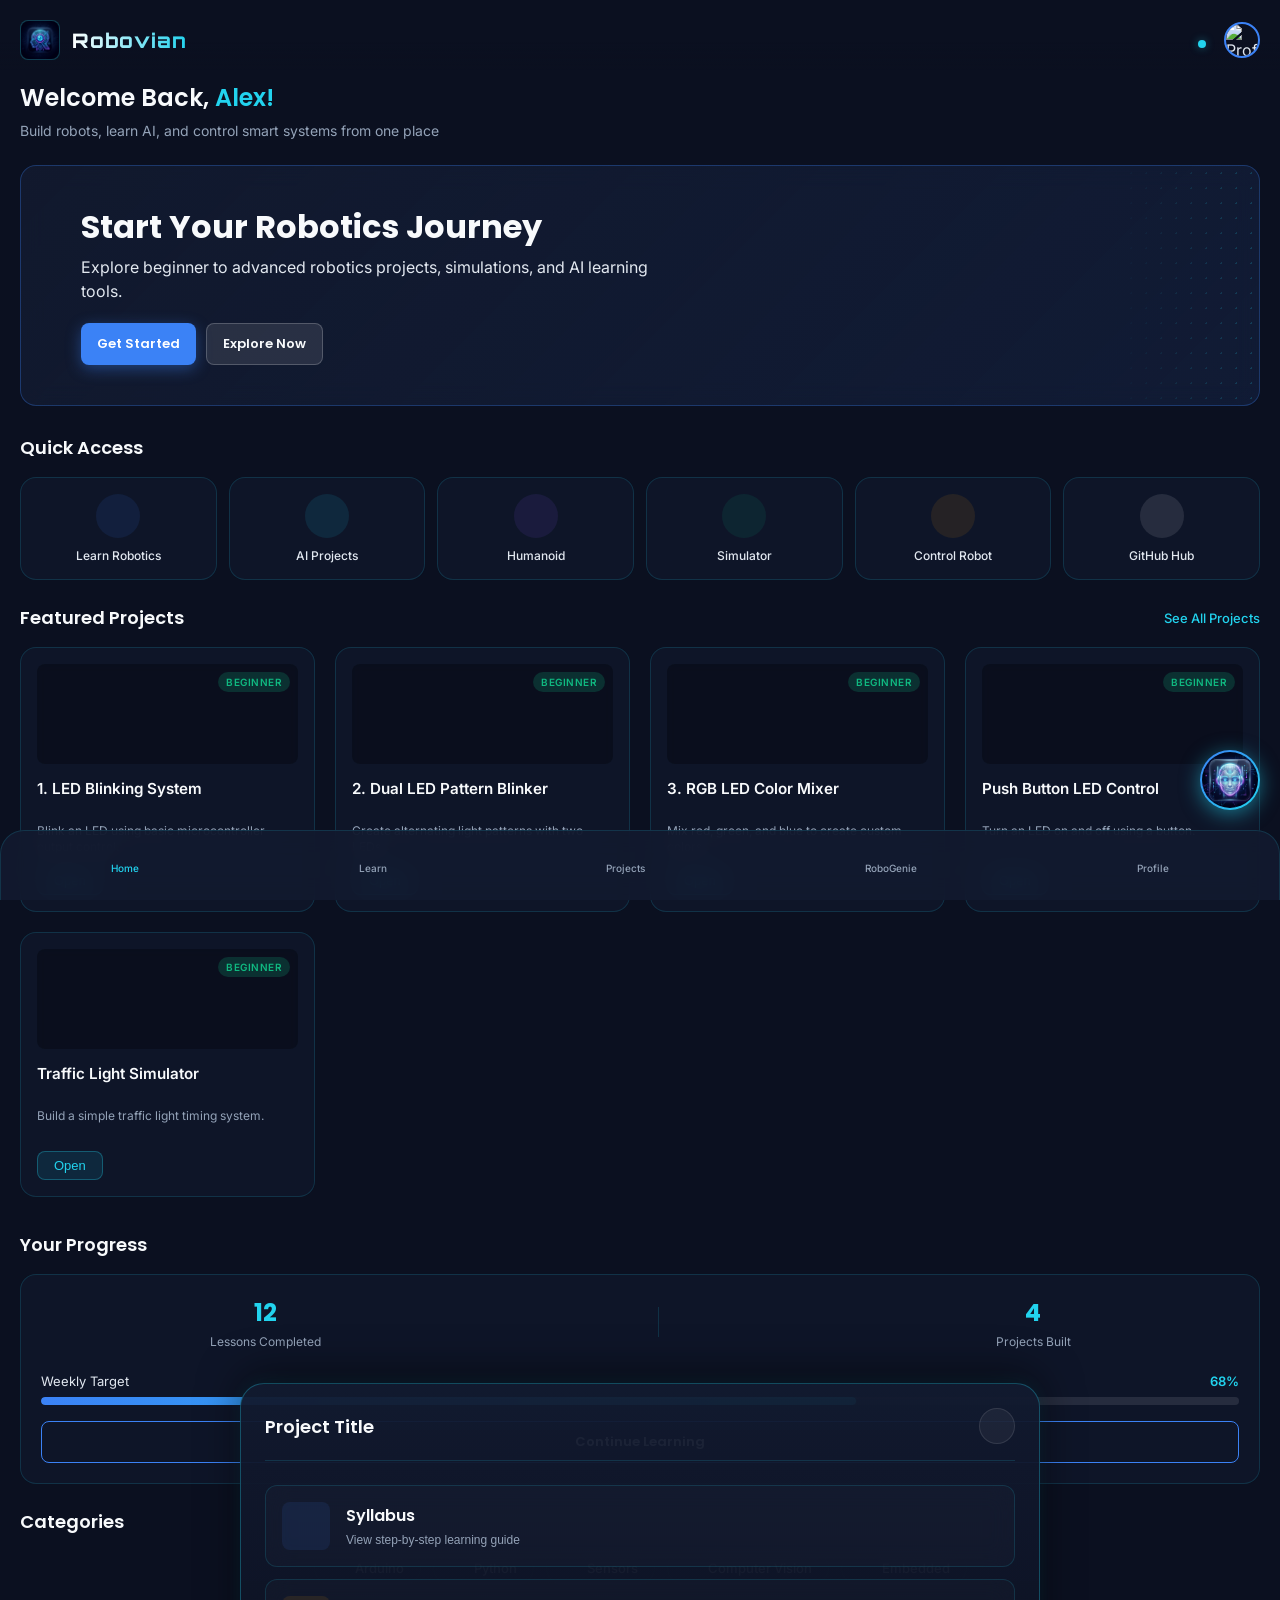
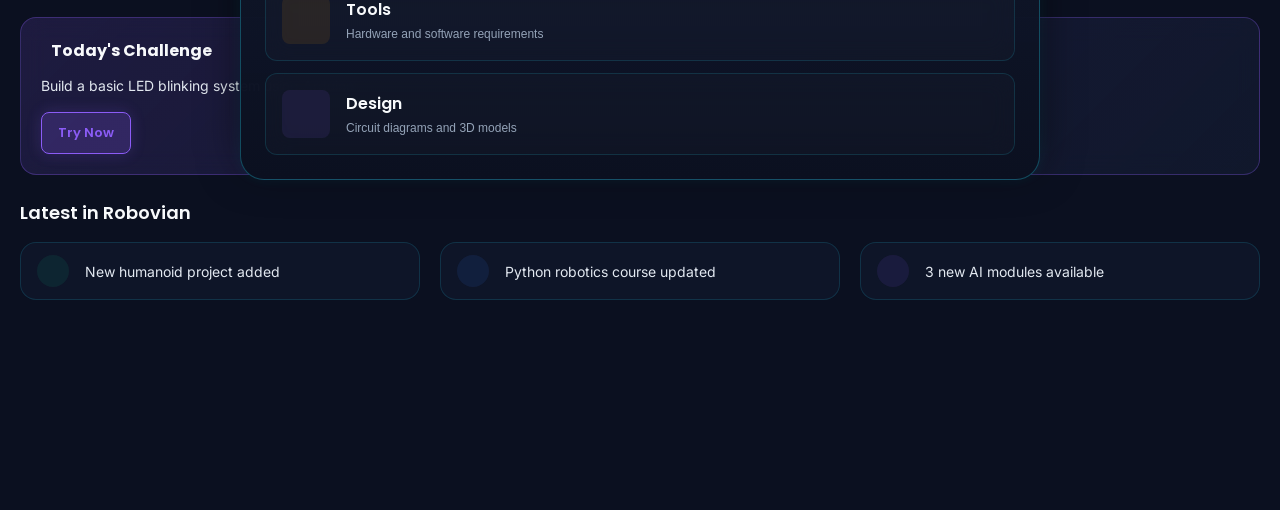
==== commit e6866d57: "Implement full-screen PC support, split project data, and add diverse design templates for all 500 p" ====
--- a/home.html
+++ b/home.html
@@ -120,51 +120,56 @@
                             <i data-lucide="lightbulb"></i>
                             <span class="difficulty easy">Beginner</span>
                         </div>
-<div class="project-card glass-panel">
-                        <div class="project-image">
-                            <i data-lucide="lightbulb"></i>
-                            <span class="difficulty easy">Beginner</span>
-                        </div>
-<div class="project-card glass-panel">
-                        <div class="project-image">
-                            <i data-lucide="lightbulb"></i>
-                            <span class="difficulty easy">Beginner</span>
-                        </div>
-<div class="project-card glass-panel">
-                        <div class="project-image">
-                            <i data-lucide="lightbulb"></i>
-                            <span class="difficulty easy">Beginner</span>
-                        </div>
-<div class="project-card glass-panel">
-                        <div class="project-image">
-                            <i data-lucide="lightbulb"></i>
-                            <span class="difficulty easy">Beginner</span>
-                        </div>
-<div class="project-card glass-panel">
-                        <div class="project-image">
-                            <i data-lucide="cpu"></i>
-                            <span class="difficulty easy">Beginner</span>
-                        </div>
-<div class="project-card glass-panel">
-                        <div class="project-image">
-                            <i data-lucide="lightbulb"></i>
-                            <span class="difficulty easy">Beginner</span>
-                        </div>
-<div class="project-card glass-panel">
-                        <div class="project-image">
-                            <i data-lucide="wifi"></i>
-                            <span class="difficulty easy">Beginner</span>
-                        </div>
-<div class="project-card glass-panel">
-                        <div class="project-image">
-                            <i data-lucide="cpu"></i>
-                            <span class="difficulty easy">Beginner</span>
-                        </div>
-<div class="project-card glass-panel">
-                        <div class="project-image">
-                            <i data-lucide="cpu"></i>
-                            <span class="difficulty easy">Beginner</span>
-                        </div>
+                        <div class="project-info">
+                            <h4 style="font-size: 0.95rem; line-height: 1.2; margin-bottom: 6px; display: -webkit-box; -webkit-line-clamp: 2; -webkit-box-orient: vertical; overflow: hidden; height: 2.4em;">1. LED Blinking System</h4>
+                            <p class="project-desc" style="font-size: 0.75rem; color: var(--text-muted); margin-bottom: 10px; display: -webkit-box; -webkit-line-clamp: 2; -webkit-box-orient: vertical; overflow: hidden; height: 2.8em; line-height: 1.4;">Blink an LED using basic microcontroller output control.</p>
+                            <button class="btn-small">Open</button>
+                        </div>
+                    </div>
+                    <div class="project-card glass-panel">
+                        <div class="project-image">
+                            <i data-lucide="lightbulb"></i>
+                            <span class="difficulty easy">Beginner</span>
+                        </div>
+                        <div class="project-info">
+                            <h4 style="font-size: 0.95rem; line-height: 1.2; margin-bottom: 6px; display: -webkit-box; -webkit-line-clamp: 2; -webkit-box-orient: vertical; overflow: hidden; height: 2.4em;">2. Dual LED Pattern Blinker</h4>
+                            <p class="project-desc" style="font-size: 0.75rem; color: var(--text-muted); margin-bottom: 10px; display: -webkit-box; -webkit-line-clamp: 2; -webkit-box-orient: vertical; overflow: hidden; height: 2.8em; line-height: 1.4;">Create alternating light patterns with two LEDs.</p>
+                            <button class="btn-small">Open</button>
+                        </div>
+                    </div>
+                    <div class="project-card glass-panel">
+                        <div class="project-image">
+                            <i data-lucide="lightbulb"></i>
+                            <span class="difficulty easy">Beginner</span>
+                        </div>
+                        <div class="project-info">
+                            <h4 style="font-size: 0.95rem; line-height: 1.2; margin-bottom: 6px; display: -webkit-box; -webkit-line-clamp: 2; -webkit-box-orient: vertical; overflow: hidden; height: 2.4em;">3. RGB LED Color Mixer</h4>
+                            <p class="project-desc" style="font-size: 0.75rem; color: var(--text-muted); margin-bottom: 10px; display: -webkit-box; -webkit-line-clamp: 2; -webkit-box-orient: vertical; overflow: hidden; height: 2.8em; line-height: 1.4;">Mix red, green, and blue to create custom colors.</p>
+                            <button class="btn-small">Open</button>
+                        </div>
+                    </div>
+                    <div class="project-card glass-panel">
+                        <div class="project-image">
+                            <i data-lucide="lightbulb"></i>
+                            <span class="difficulty easy">Beginner</span>
+                        </div>
+                        <div class="project-info">
+                            <h4 style="font-size: 0.95rem; line-height: 1.2; margin-bottom: 6px; display: -webkit-box; -webkit-line-clamp: 2; -webkit-box-orient: vertical; overflow: hidden; height: 2.4em;">Push Button LED Control</h4>
+                            <p class="project-desc" style="font-size: 0.75rem; color: var(--text-muted); margin-bottom: 10px; display: -webkit-box; -webkit-line-clamp: 2; -webkit-box-orient: vertical; overflow: hidden; height: 2.8em; line-height: 1.4;">Turn an LED on and off using a button.</p>
+                            <button class="btn-small">Open</button>
+                        </div>
+                    </div>
+                    <div class="project-card glass-panel">
+                        <div class="project-image">
+                            <i data-lucide="lightbulb"></i>
+                            <span class="difficulty easy">Beginner</span>
+                        </div>
+                        <div class="project-info">
+                            <h4 style="font-size: 0.95rem; line-height: 1.2; margin-bottom: 6px; display: -webkit-box; -webkit-line-clamp: 2; -webkit-box-orient: vertical; overflow: hidden; height: 2.4em;">Traffic Light Simulator</h4>
+                            <p class="project-desc" style="font-size: 0.75rem; color: var(--text-muted); margin-bottom: 10px; display: -webkit-box; -webkit-line-clamp: 2; -webkit-box-orient: vertical; overflow: hidden; height: 2.8em; line-height: 1.4;">Build a simple traffic light timing system.</p>
+                            <button class="btn-small">Open</button>
+                        </div>
+                    </div>
                 </div>
             </section>
 
@@ -288,10 +293,61 @@
         </a>
     </div>
 
+    <!-- Project Options Bottom Sheet Modal -->
+    <div class="modal-overlay" id="projectOptionsOverlay"></div>
+    <div class="bottom-sheet" id="projectOptionsSheet">
+        <div class="sheet-header">
+            <h3 class="sheet-title" id="sheetProjectTitle">Project Title</h3>
+            <button class="close-sheet-btn" id="closeSheetBtn">
+                <i data-lucide="x"></i>
+            </button>
+        </div>
+        <div class="sheet-content" id="sheetOptionsView">
+            <button class="sheet-option-btn glass-panel">
+                <div class="option-icon blue"><i data-lucide="book-open"></i></div>
+                <div class="option-text">
+                    <h4>Syllabus</h4>
+                    <p>View step-by-step learning guide</p>
+                </div>
+                <i data-lucide="chevron-right" class="arrow-icon"></i>
+            </button>
+            <button class="sheet-option-btn glass-panel">
+                <div class="option-icon orange"><i data-lucide="wrench"></i></div>
+                <div class="option-text">
+                    <h4>Tools</h4>
+                    <p>Hardware and software requirements</p>
+                </div>
+                <i data-lucide="chevron-right" class="arrow-icon"></i>
+            </button>
+            <button class="sheet-option-btn glass-panel">
+                <div class="option-icon purple"><i data-lucide="pen-tool"></i></div>
+                <div class="option-text">
+                    <h4>Design</h4>
+                    <p>Circuit diagrams and 3D models</p>
+                </div>
+                <i data-lucide="chevron-right" class="arrow-icon"></i>
+            </button>
+        </div>
+        <div class="sheet-detail-view" id="sheetDetailView" style="display: none; padding: 0 20px 20px 20px; max-height: 400px; overflow-y: auto;">
+            <button class="btn-small" id="sheetBackBtn" style="margin-bottom: 15px; background: rgba(255, 255, 255, 0.05); border: 1px solid rgba(255, 255, 255, 0.1); width: auto; display: inline-flex; align-items: center; justify-content: center; padding: 8px 16px;">
+                <i data-lucide="arrow-left" style="width: 16px; height: 16px; margin-right: 8px;"></i> Back
+            </button>
+            <h4 id="sheetDetailTitle" style="margin-bottom: 15px; color: var(--primary-light); font-size: 1.1rem;">Syllabus</h4>
+            <ul id="sheetDetailList" style="list-style-type: none; padding-left: 0; margin-bottom: 20px;">
+                <!-- list items here -->
+            </ul>
+        </div>
+    </div>
+
     <!-- Initialize Lucide Icons -->
     <script>
         lucide.createIcons();
     </script>
+    <script src="data_1_100.js"></script>
+    <script src="data_101_200.js"></script>
+    <script src="data_201_300.js"></script>
+    <script src="data_301_400.js"></script>
+    <script src="data_401_500.js"></script>
     <script src="home.js"></script>
 </body>
 
--- a/home.css
+++ b/home.css
@@ -209,6 +209,7 @@
     letter-spacing: 1px;
     background: linear-gradient(90deg, #fff, var(--cyan));
     -webkit-background-clip: text;
+    background-clip: text;
     -webkit-text-fill-color: transparent;
 }
 
@@ -469,6 +470,20 @@
     font-weight: 500;
 }
 
+.projects-list {
+    display: flex;
+    flex-direction: column;
+    gap: 16px;
+    padding: 10px 0;
+}
+
+.projects-list .project-card {
+    min-width: 100%;
+    display: flex;
+    flex-direction: row;
+    align-items: center;
+}
+
 .horizontal-scroll {
     display: flex;
     gap: 16px;
@@ -793,4 +808,265 @@
 .nav-item.active svg {
     filter: drop-shadow(0 0 8px var(--cyan-glow));
     transform: translateY(-2px);
-}+}
+
+/* Floating AI Button */
+.floating-ai-btn {
+    position: fixed;
+    bottom: calc(var(--nav-height) + 20px);
+    right: 20px;
+    width: 60px;
+    height: 60px;
+    border-radius: 50%;
+    background: linear-gradient(135deg, var(--primary-blue), var(--cyan));
+    color: white;
+    display: flex;
+    align-items: center;
+    justify-content: center;
+    box-shadow: 0 4px 20px rgba(34, 211, 238, 0.5);
+    z-index: 90;
+    cursor: pointer;
+    transition: var(--transition);
+}
+
+.floating-ai-btn:hover {
+    transform: translateY(-5px) scale(1.05);
+    box-shadow: 0 8px 25px rgba(34, 211, 238, 0.6);
+}
+
+.floating-ai-btn svg {
+    width: 28px;
+    height: 28px;
+}
+/* Project Options Bottom Sheet Modal */
+.modal-overlay {
+    position: fixed;
+    top: 0;
+    left: 0;
+    width: 100%;
+    height: 100%;
+    background: rgba(11, 16, 32, 0.8);
+    backdrop-filter: blur(8px);
+    -webkit-backdrop-filter: blur(8px);
+    z-index: 1000;
+    opacity: 0;
+    visibility: hidden;
+    transition: var(--transition);
+}
+
+.modal-overlay.active {
+    opacity: 1;
+    visibility: visible;
+}
+
+.bottom-sheet {
+    position: fixed;
+    bottom: -100%;
+    left: 50%;
+    transform: translateX(-50%);
+    width: 100%;
+    max-width: 480px;
+    background: linear-gradient(to bottom, rgba(18, 26, 47, 0.95), var(--bg-dark));
+    border: 1px solid rgba(34, 211, 238, 0.3);
+    border-bottom: none;
+    border-radius: var(--radius-xl) var(--radius-xl) 0 0;
+    z-index: 1001;
+    padding: 24px;
+    box-shadow: 0 -10px 40px rgba(0, 0, 0, 0.5), 0 -2px 15px rgba(34, 211, 238, 0.1);
+    transition: bottom 0.4s cubic-bezier(0.25, 1, 0.5, 1);
+    padding-bottom: calc(24px + env(safe-area-inset-bottom));
+}
+
+.bottom-sheet.active {
+    bottom: 0;
+}
+
+.sheet-header {
+    display: flex;
+    justify-content: space-between;
+    align-items: center;
+    margin-bottom: 24px;
+    padding-bottom: 16px;
+    border-bottom: 1px solid var(--card-border);
+}
+
+.sheet-title {
+    font-family: 'Poppins', sans-serif;
+    font-size: 18px;
+    font-weight: 600;
+    color: var(--text-pure);
+    flex: 1;
+    padding-right: 16px;
+}
+
+.close-sheet-btn {
+    background: rgba(255, 255, 255, 0.05);
+    border: 1px solid rgba(255, 255, 255, 0.1);
+    color: var(--text-muted);
+    width: 36px;
+    height: 36px;
+    border-radius: 50%;
+    display: flex;
+    align-items: center;
+    justify-content: center;
+    cursor: pointer;
+    transition: var(--transition);
+}
+
+.close-sheet-btn:hover {
+    background: rgba(239, 68, 68, 0.1);
+    color: #EF4444;
+    border-color: rgba(239, 68, 68, 0.3);
+    transform: rotate(90deg);
+}
+
+.sheet-content {
+    display: flex;
+    flex-direction: column;
+    gap: 12px;
+}
+
+.sheet-option-btn {
+    display: flex;
+    align-items: center;
+    gap: 16px;
+    padding: 16px;
+    border: 1px solid var(--card-border);
+    background: rgba(255, 255, 255, 0.02);
+    border-radius: var(--radius-md);
+    cursor: pointer;
+    transition: var(--transition);
+    text-align: left;
+    width: 100%;
+}
+
+.sheet-option-btn:hover {
+    background: rgba(34, 211, 238, 0.05);
+    border-color: rgba(34, 211, 238, 0.3);
+    transform: translateY(-2px);
+}
+
+.option-icon {
+    width: 48px;
+    height: 48px;
+    border-radius: var(--radius-sm);
+    display: flex;
+    align-items: center;
+    justify-content: center;
+}
+
+.option-icon.blue { background: rgba(59, 130, 246, 0.1); color: var(--primary-blue); }
+.option-icon.orange { background: rgba(245, 158, 11, 0.1); color: var(--orange); }
+.option-icon.purple { background: rgba(139, 92, 246, 0.1); color: var(--purple); }
+
+.option-text {
+    flex: 1;
+}
+
+.option-text h4 {
+    font-family: 'Poppins', sans-serif;
+    font-size: 16px;
+    font-weight: 600;
+    color: var(--text-pure);
+    margin-bottom: 4px;
+}
+
+.option-text p {
+    font-size: 12px;
+    color: var(--text-muted);
+    line-height: 1.4;
+}
+
+.arrow-icon {
+    color: var(--text-muted);
+    width: 20px;
+    height: 20px;
+    transition: var(--transition);
+}
+
+.sheet-option-btn:hover .arrow-icon {
+    color: var(--cyan);
+    transform: translateX(4px);
+}
+
+/* === DESKTOP RESPONSIVENESS === */
+@media (min-width: 768px) {
+    .app-container {
+        max-width: 100%;
+        margin: 0;
+        border-radius: 0;
+        box-shadow: none;
+        min-height: 100vh;
+    }
+    
+    .bottom-nav {
+        max-width: 100%;
+        bottom: 0;
+        border-radius: var(--radius-xl) var(--radius-xl) 0 0;
+        border: 1px solid var(--card-border);
+        border-bottom: none;
+        background: rgba(18, 26, 47, 0.9);
+    }
+    
+    .quick-grid {
+        grid-template-columns: repeat(6, 1fr);
+    }
+    
+    .horizontal-scroll {
+        display: grid;
+        grid-template-columns: repeat(auto-fill, minmax(280px, 1fr));
+        gap: 20px;
+        overflow-x: hidden;
+    }
+    
+    .hero-card {
+        padding: 40px 60px;
+    }
+    
+    .hero-title {
+        font-size: 32px;
+    }
+    
+    .hero-text {
+        font-size: 16px;
+        max-width: 80%;
+    }
+    
+    .hero-image {
+        width: 200px;
+        height: 200px;
+        right: 20px;
+        top: 50%;
+        transform: translateY(-50%);
+    }
+    
+    .hero-bot-icon {
+        width: 160px;
+        height: 160px;
+    }
+    
+    .projects-list {
+        display: grid !important;
+        grid-template-columns: repeat(auto-fill, minmax(350px, 1fr)) !important;
+        gap: 20px !important;
+        padding-bottom: 120px !important;
+    }
+    
+    .categories-container {
+        justify-content: center;
+        flex-wrap: wrap;
+    }
+    
+    .updates-list {
+        display: grid;
+        grid-template-columns: repeat(3, 1fr);
+        gap: 20px;
+    }
+
+    .bottom-sheet {
+        max-width: 800px; /* Wider but manageable on desktop */
+        border-radius: var(--radius-xl);
+        margin-bottom: 20px;
+        border-bottom: 1px solid rgba(34, 211, 238, 0.3);
+    }
+}
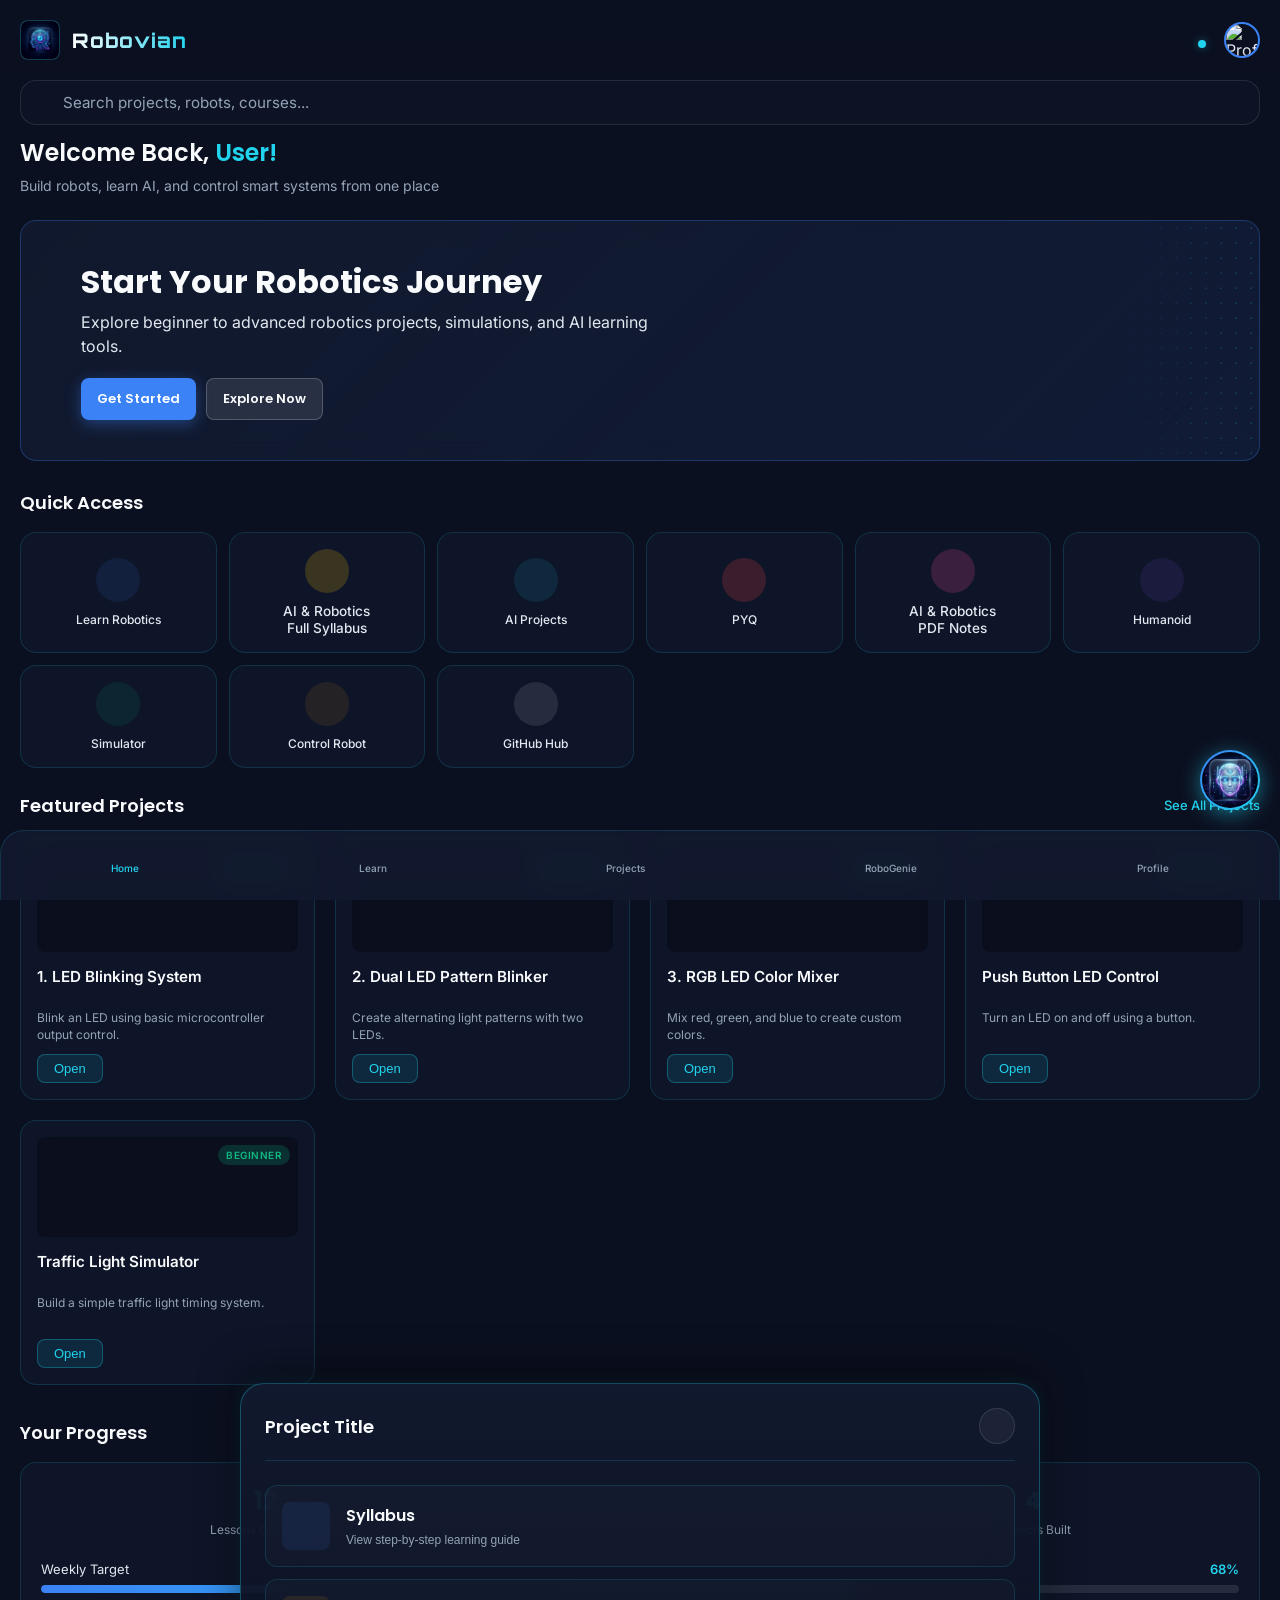
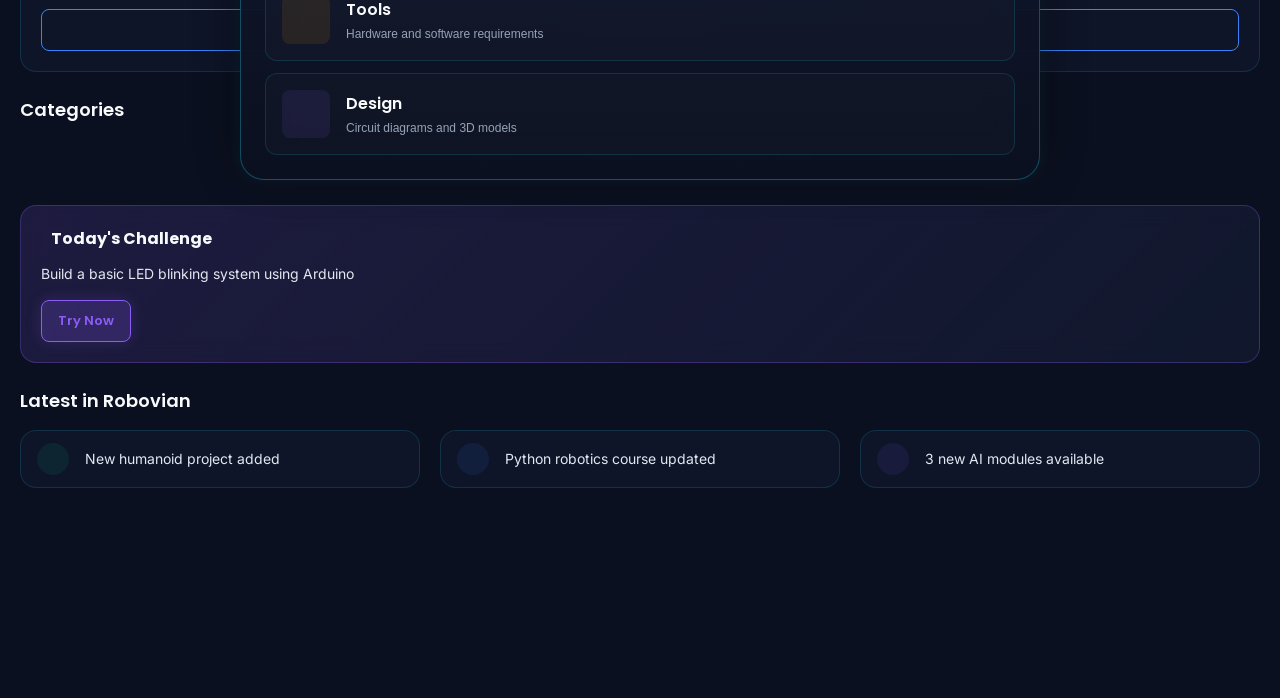
==== commit d9228b48: "Added AI & Robotics Full Syllabus, Specializations, and Global Search" ====
--- a/home.html
+++ b/home.html
@@ -52,9 +52,17 @@
         <!-- Main Scrollable Content -->
         <main class="content-scroll">
 
+            <!-- Global Search Box -->
+            <div class="search-container" style="padding: 10px var(--spacing-md) 0;">
+                <div class="search-box">
+                    <i data-lucide="search"></i>
+                    <input type="text" placeholder="Search projects, robots, courses...">
+                </div>
+            </div>
+
             <!-- Welcome Section -->
             <section class="welcome-section">
-                <h2 class="welcome-heading">Welcome Back, <span class="user-name">Alex!</span></h2>
+                <h2 class="welcome-heading">Welcome Back, <span class="user-name">User!</span></h2>
                 <p class="welcome-sub">Build robots, learn AI, and control smart systems from one place</p>
             </section>
 
@@ -80,13 +88,25 @@
             <section class="section-container">
                 <h3 class="section-title">Quick Access</h3>
                 <div class="quick-grid">
-                    <a href="#" class="grid-card glass-panel group">
+                    <a href="learn.html" class="grid-card glass-panel group">
                         <div class="icon-wrapper blue"><i data-lucide="book-open"></i></div>
                         <span>Learn Robotics</span>
                     </a>
-                    <a href="#" class="grid-card glass-panel group">
+                    <a href="ai_robotics_syllabus.html" class="grid-card glass-panel group">
+                        <div class="icon-wrapper yellow" style="background: rgba(234, 179, 8, 0.2); color: #facc15;"><i data-lucide="graduation-cap"></i></div>
+                        <span style="font-size: 0.85rem; line-height: 1.2;">AI & Robotics<br>Full Syllabus</span>
+                    </a>
+                    <a href="ai_projects.html" class="grid-card glass-panel group">
                         <div class="icon-wrapper cyan"><i data-lucide="brain-circuit"></i></div>
                         <span>AI Projects</span>
+                    </a>
+                    <a href="#" class="grid-card glass-panel group">
+                        <div class="icon-wrapper red" style="background: rgba(239, 68, 68, 0.2); color: #ef4444;"><i data-lucide="file-question"></i></div>
+                        <span>PYQ</span>
+                    </a>
+                    <a href="ai_robotics_syllabus.html" class="grid-card glass-panel group">
+                        <div class="icon-wrapper pink" style="background: rgba(236, 72, 153, 0.2); color: #ec4899;"><i data-lucide="file-text"></i></div>
+                        <span style="font-size: 0.85rem; line-height: 1.2;">AI & Robotics<br>PDF Notes</span>
                     </a>
                     <a href="#" class="grid-card glass-panel group">
                         <div class="icon-wrapper purple"><i data-lucide="user"></i></div>
@@ -269,7 +289,7 @@
                 <i data-lucide="home"></i>
                 <span>Home</span>
             </a>
-            <a href="#" class="nav-item">
+            <a href="learn.html" class="nav-item">
                 <i data-lucide="book-open"></i>
                 <span>Learn</span>
             </a>
--- a/home.css
+++ b/home.css
@@ -1070,3 +1070,39 @@
         border-bottom: 1px solid rgba(34, 211, 238, 0.3);
     }
 }
+
+
+/* Global Search Box */
+.search-box {
+    position: relative;
+    width: 100%;
+}
+.search-box input {
+    width: 100%;
+    padding: 12px 20px 12px 42px;
+    background: rgba(16, 23, 42, 0.6);
+    border: 1px solid rgba(255, 255, 255, 0.1);
+    border-radius: var(--radius-lg);
+    color: #fff;
+    font-family: 'Inter', sans-serif;
+    font-size: 0.95rem;
+    outline: none;
+    transition: all 0.3s;
+}
+.search-box input:focus {
+    border-color: var(--cyan);
+    box-shadow: 0 0 0 2px rgba(34, 211, 238, 0.2);
+    background: rgba(16, 23, 42, 0.8);
+}
+.search-box input::placeholder {
+    color: var(--text-muted);
+}
+.search-box i {
+    position: absolute;
+    left: 14px;
+    top: 50%;
+    transform: translateY(-50%);
+    color: var(--text-muted);
+    width: 18px;
+    height: 18px;
+}
